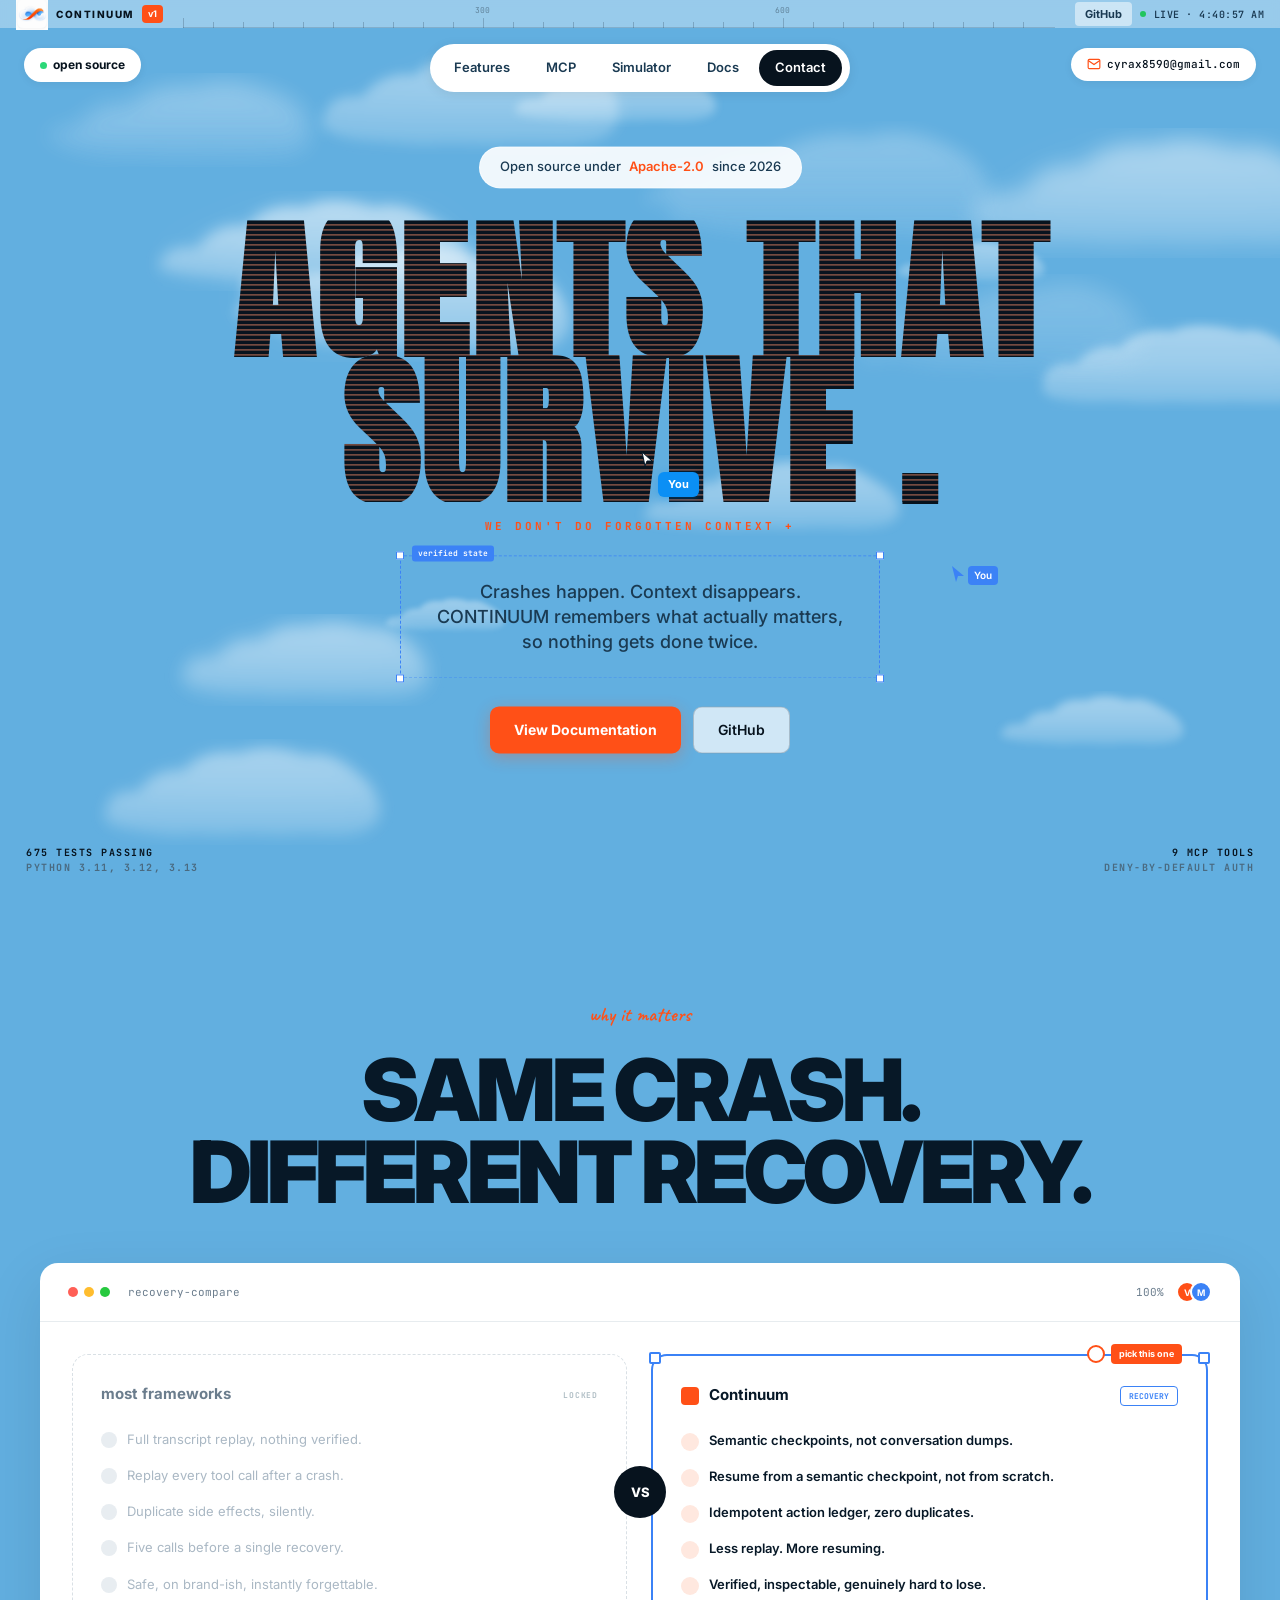
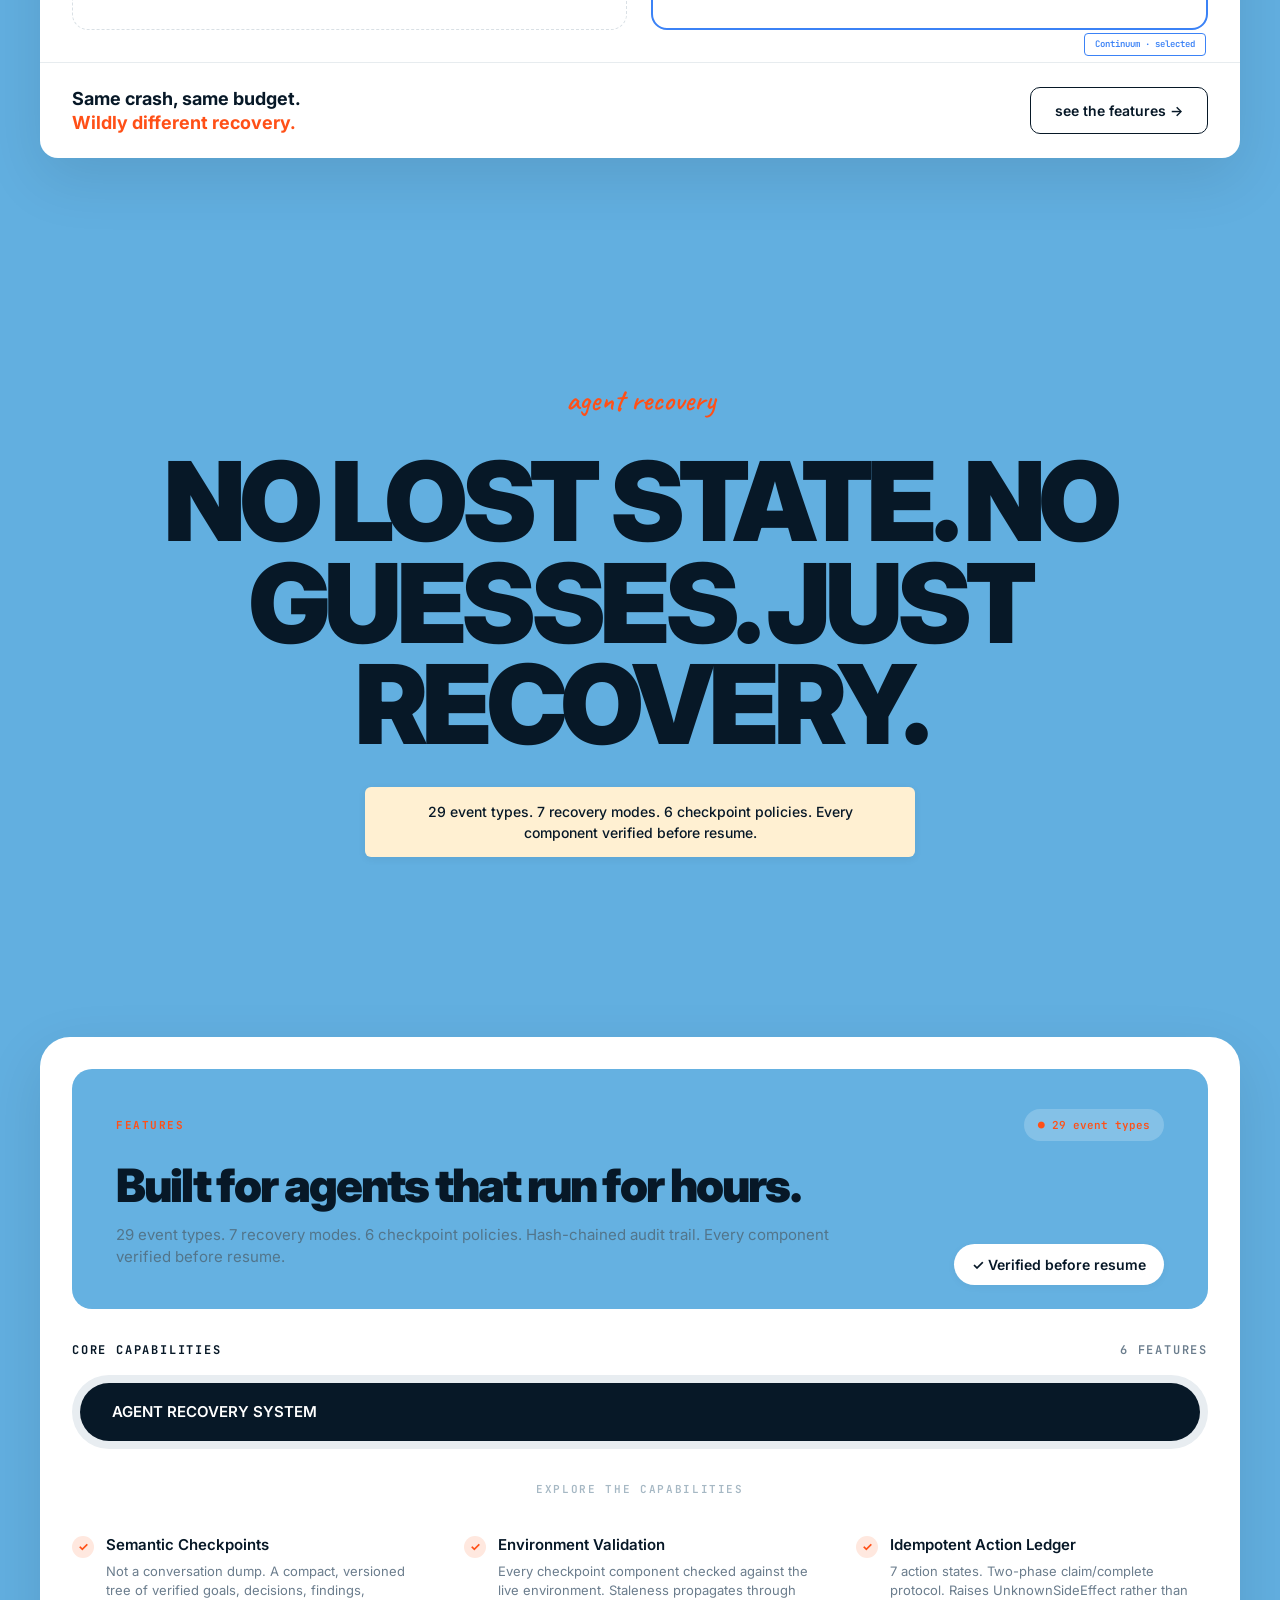
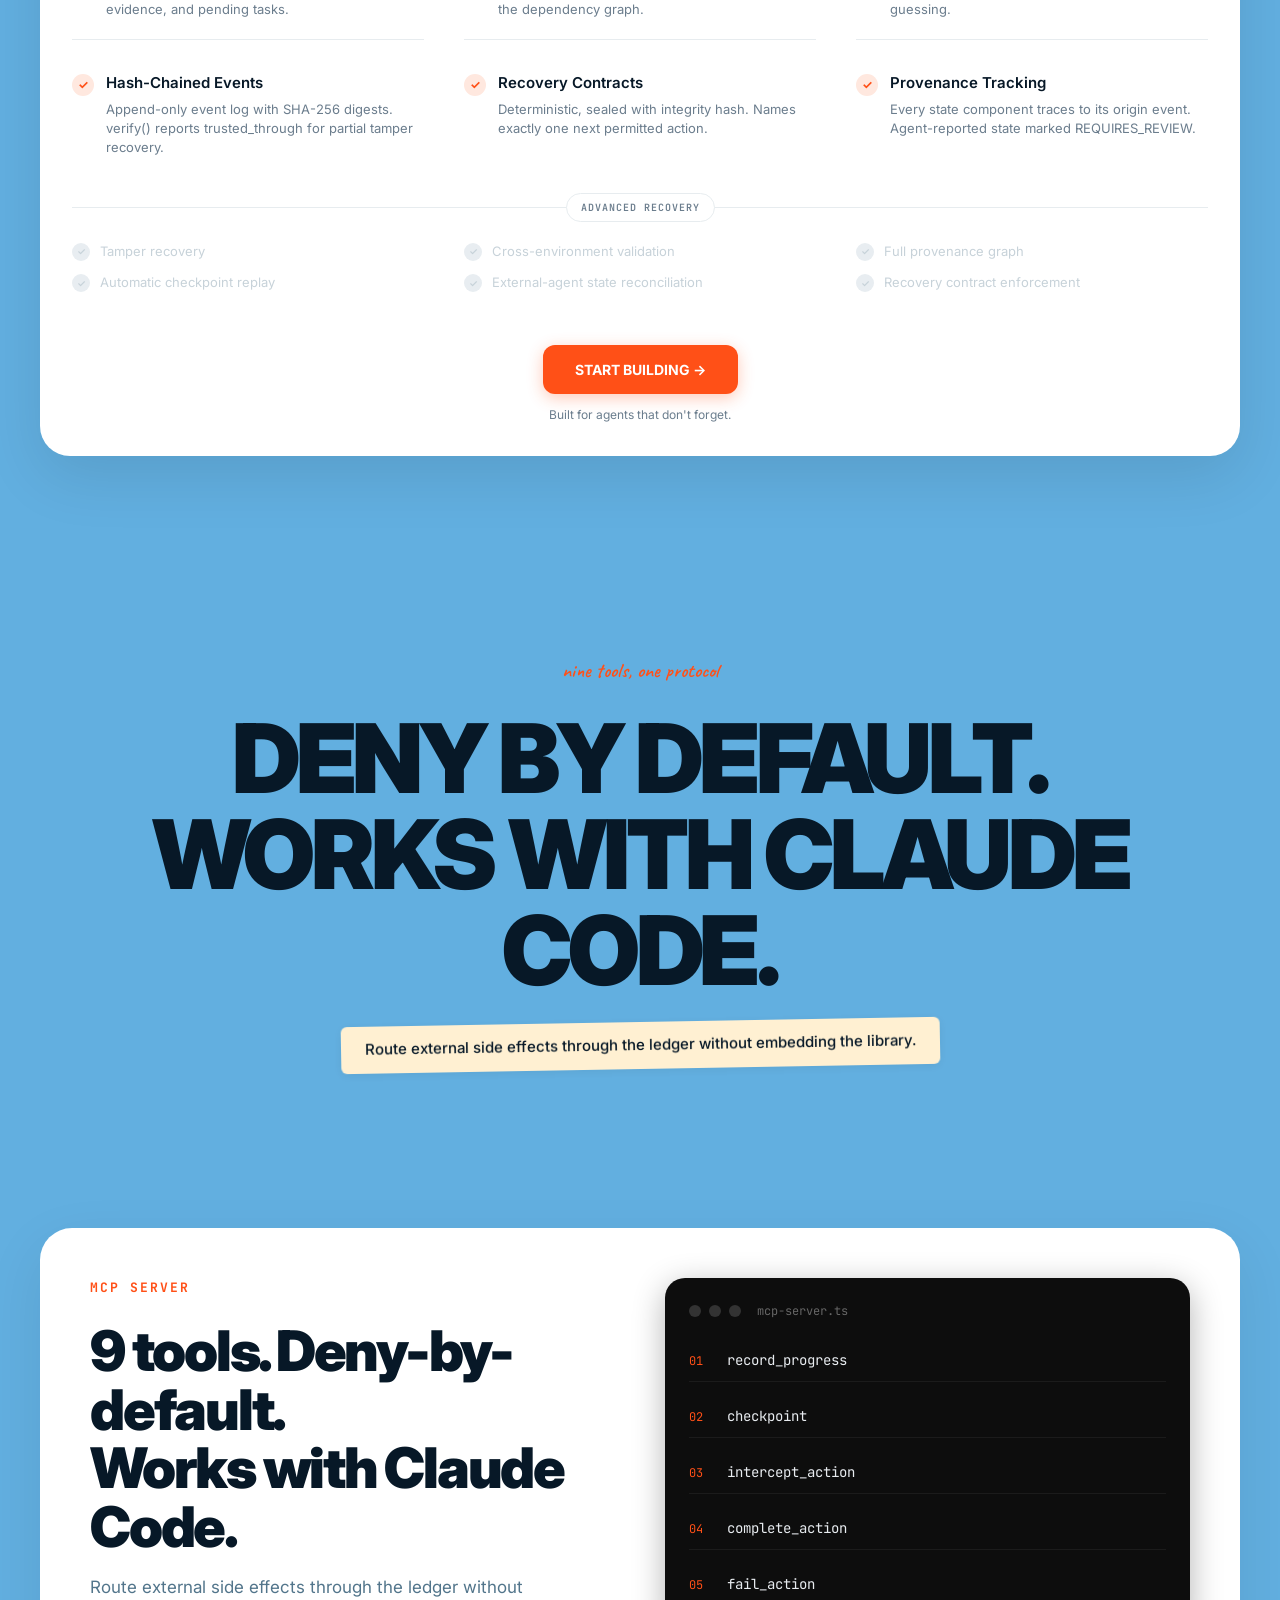
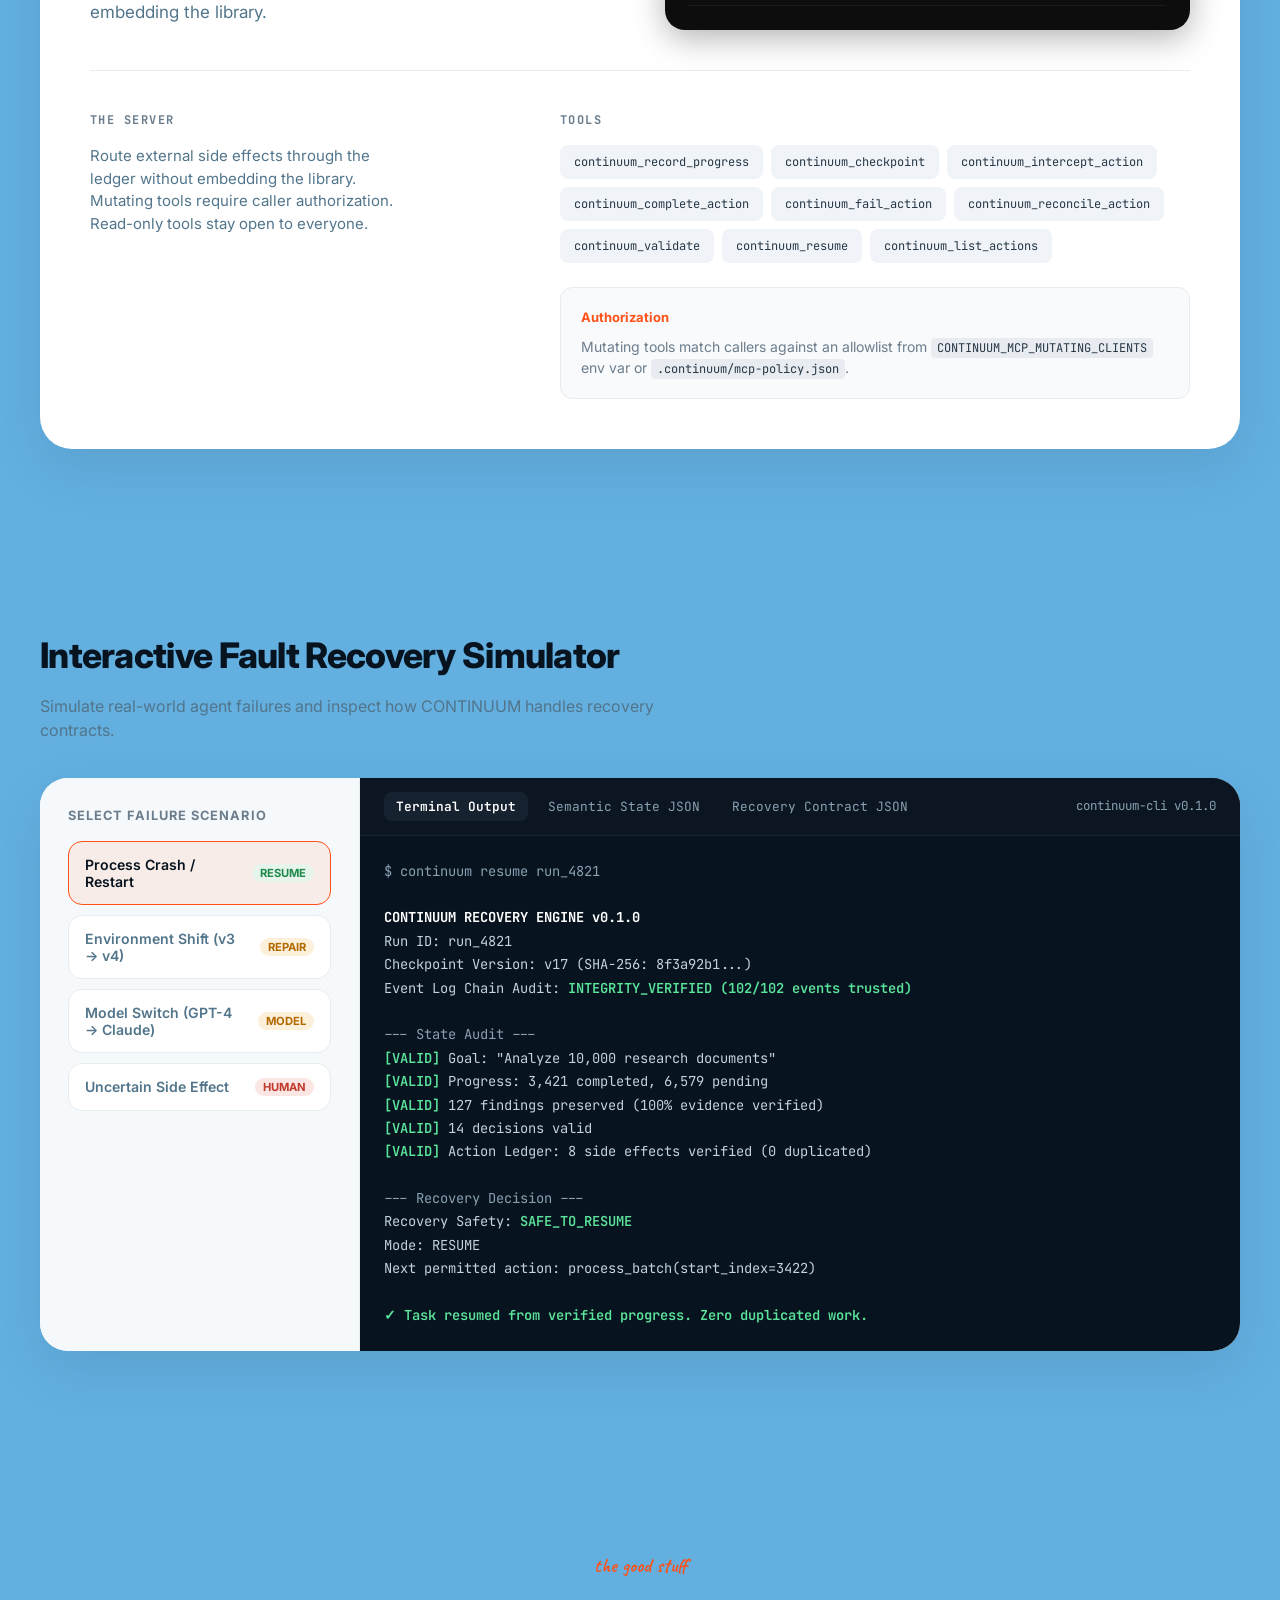
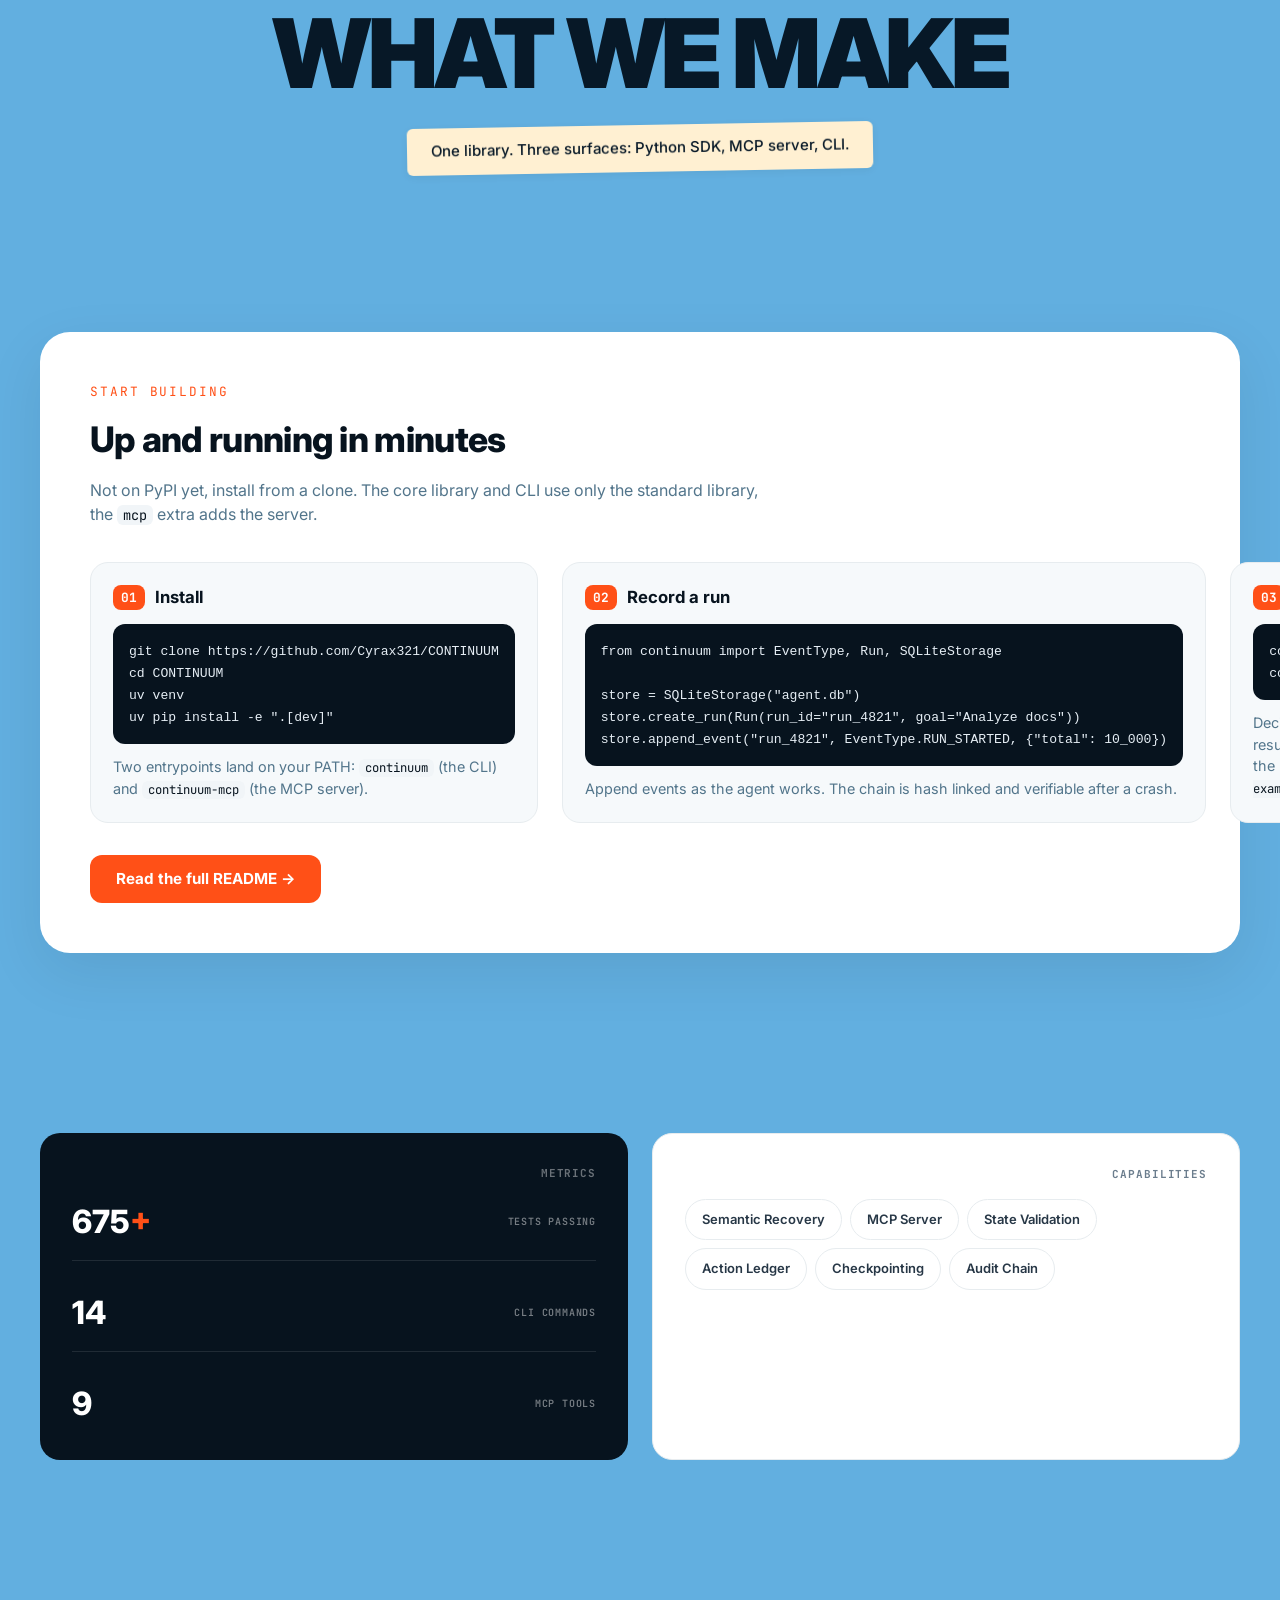
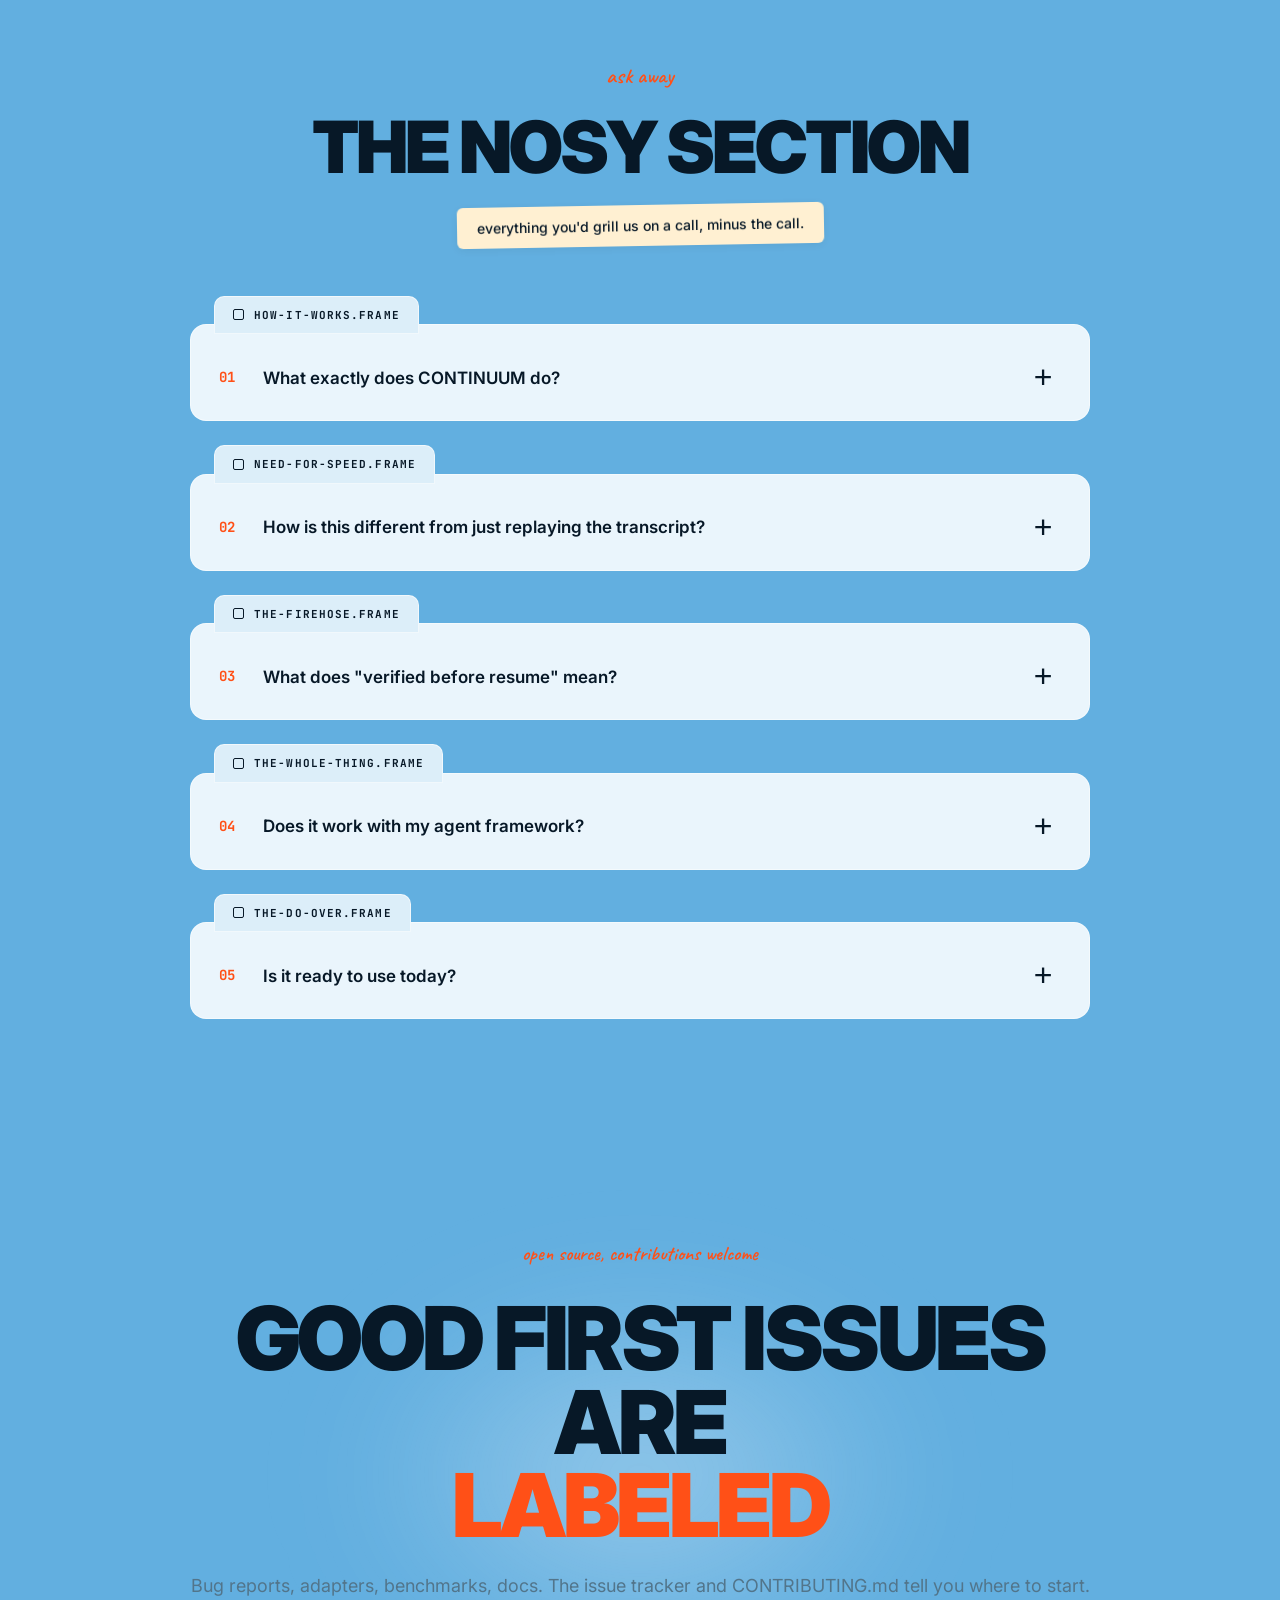
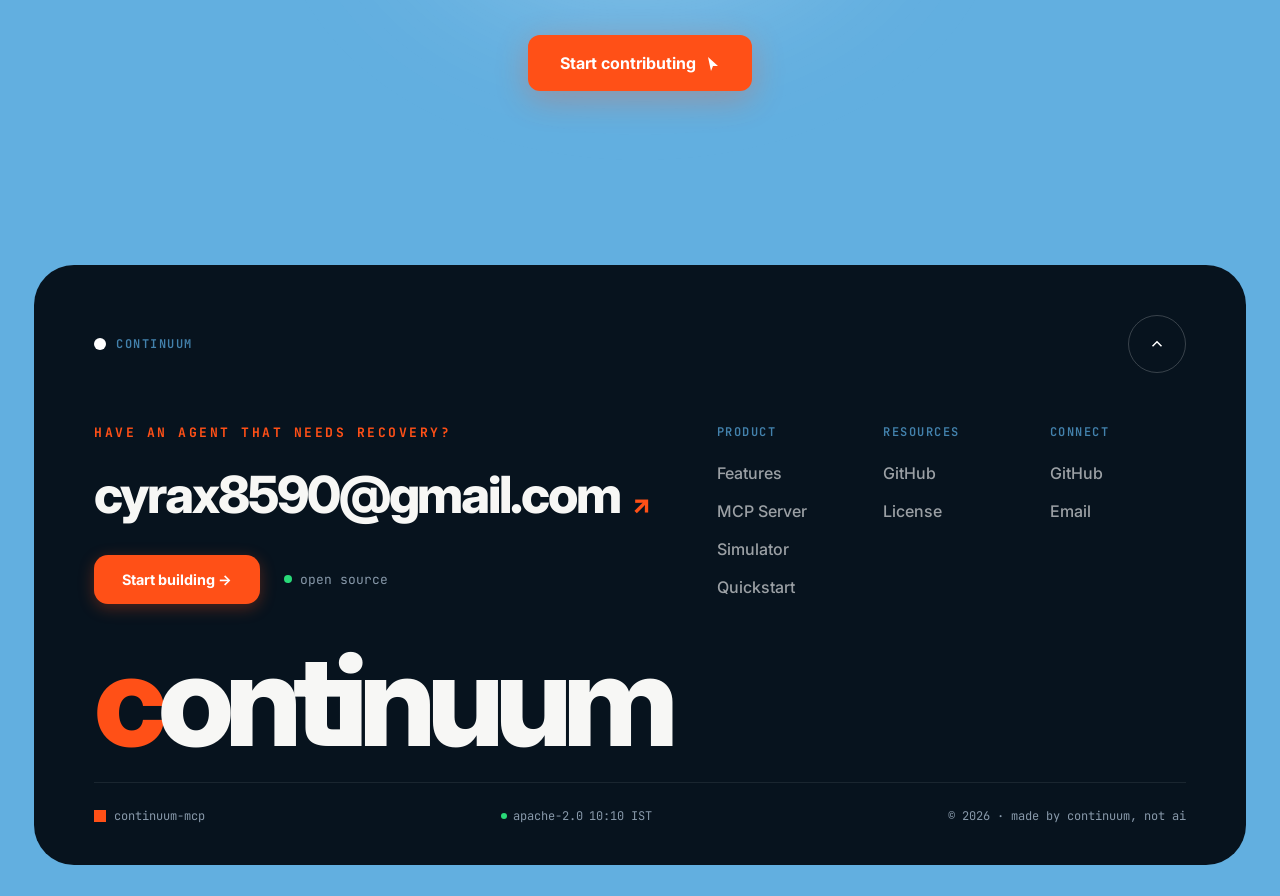
==== docs/index.html @ e434ac7d "docs(website): restore simulator section, add quickstart, remove agency pages" ====
<!DOCTYPE html>
<html lang="en">
<head>
  <meta charset="UTF-8">
  <meta name="viewport" content="width=device-width, initial-scale=1.0">
  <title>CONTINUUM: Verifiable Semantic Recovery for AI Agents</title>
  <meta name="description" content="Framework-agnostic semantic recovery layer for long-running AI agents. 9 MCP tools, 14 CLI commands, 675 tests.">
  <link rel="stylesheet" href="styles.css">
  <link rel="icon" type="image/png" href="assets/favicon.png">
</head>
<body>

  <div class="scroll-progress" id="scrollProgress"></div>
<div class="global-background">
    <svg width="0" height="0" style="position:absolute">
      <defs>
        <filter id="cloudBlur">
          <feGaussianBlur stdDeviation="6"/>
        </filter>
        <filter id="cloudHalo">
          <feGaussianBlur stdDeviation="22"/>
        </filter>
        <linearGradient id="cloudFill" x1="0%" y1="0%" x2="0%" y2="100%">
          <stop offset="0%" style="stop-color:rgba(255,255,255,0.55);"/>
          <stop offset="50%" style="stop-color:rgba(245,250,255,0.42);"/>
          <stop offset="100%" style="stop-color:rgba(220,238,250,0.20);"/>
        </linearGradient>
      </defs>
    </svg>
    <div class="clouds">
      <!-- Cloud A: large, upper left -->
      <div class="cloud cloud-a">
        <svg viewBox="0 0 300 120" xmlns="http://www.w3.org/2000/svg" class="cloud-body">
          <path d="M5 88 C8 75, 22 72, 38 74 C48 58, 65 52, 82 55 C92 40, 112 35, 132 38 C152 28, 175 32, 195 38 C215 32, 235 42, 250 52 C262 58, 275 68, 278 80 C280 92, 270 100, 252 102 C232 106, 208 102, 185 103 C162 106, 138 102, 115 103 C92 106, 72 102, 54 101 C36 100, 18 98, 8 94 C4 92, 2 90, 5 88 Z" fill="url(#cloudFill)" filter="url(#cloudBlur)"/>
        </svg>
        <svg viewBox="0 0 300 120" xmlns="http://www.w3.org/2000/svg" class="cloud-halo">
          <path d="M5 88 C8 75, 22 72, 38 74 C48 58, 65 52, 82 55 C92 40, 112 35, 132 38 C152 28, 175 32, 195 38 C215 32, 235 42, 250 52 C262 58, 275 68, 278 80 C280 92, 270 100, 252 102 C232 106, 208 102, 185 103 C162 106, 138 102, 115 103 C92 106, 72 102, 54 101 C36 100, 18 98, 8 94 C4 92, 2 90, 5 88 Z" fill="rgba(255,255,255,0.12)" filter="url(#cloudHalo)"/>
        </svg>
      </div>

      <!-- Cloud B: medium, upper area -->
      <div class="cloud cloud-b">
        <svg viewBox="0 0 210 85" xmlns="http://www.w3.org/2000/svg" class="cloud-body">
          <path d="M4 64 C6 54, 18 51, 30 53 C38 40, 50 36, 64 38 C72 28, 88 24, 104 26 C120 20, 138 24, 152 28 C166 24, 180 32, 190 40 C198 45, 205 54, 206 64 C207 74, 200 80, 188 82 C174 85, 158 82, 142 83 C126 85, 110 82, 96 83 C82 85, 68 82, 56 82 C44 83, 32 82, 22 80 C12 79, 6 76, 4 72 C2 70, 2 68, 4 64 Z" fill="url(#cloudFill)" filter="url(#cloudBlur)"/>
        </svg>
        <svg viewBox="0 0 210 85" xmlns="http://www.w3.org/2000/svg" class="cloud-halo">
          <path d="M4 64 C6 54, 18 51, 30 53 C38 40, 50 36, 64 38 C72 28, 88 24, 104 26 C120 20, 138 24, 152 28 C166 24, 180 32, 190 40 C198 45, 205 54, 206 64 C207 74, 200 80, 188 82 C174 85, 158 82, 142 83 C126 85, 110 82, 96 83 C82 85, 68 82, 56 82 C44 83, 32 82, 22 80 C12 79, 6 76, 4 72 C2 70, 2 68, 4 64 Z" fill="rgba(255,255,255,0.10)" filter="url(#cloudHalo)"/>
        </svg>
      </div>

      <!-- Cloud C: large, upper right (partially clipped) -->
      <div class="cloud cloud-c">
        <svg viewBox="0 0 340 135" xmlns="http://www.w3.org/2000/svg" class="cloud-body">
          <path d="M5 100 C8 85, 25 80, 45 82 C58 65, 78 58, 98 62 C112 45, 138 38, 162 42 C188 30, 222 36, 248 42 C268 36, 290 48, 308 62 C322 72, 335 86, 338 100 C340 115, 328 125, 308 128 C285 132, 258 128, 232 129 C206 132, 180 128, 155 129 C130 132, 108 128, 86 128 C64 130, 44 128, 28 126 C14 124, 6 120, 5 116 C3 113, 3 110, 5 106 C4 103, 4 101, 5 100 Z" fill="url(#cloudFill)" filter="url(#cloudBlur)"/>
        </svg>
        <svg viewBox="0 0 340 135" xmlns="http://www.w3.org/2000/svg" class="cloud-halo">
          <path d="M5 100 C8 85, 25 80, 45 82 C58 65, 78 58, 98 62 C112 45, 138 38, 162 42 C188 30, 222 36, 248 42 C268 36, 290 48, 308 62 C322 72, 335 86, 338 100 C340 115, 328 125, 308 128 C285 132, 258 128, 232 129 C206 132, 180 128, 155 129 C130 132, 108 128, 86 128 C64 130, 44 128, 28 126 C14 124, 6 120, 5 116 C3 113, 3 110, 5 106 C4 103, 4 101, 5 100 Z" fill="rgba(255,255,255,0.10)" filter="url(#cloudHalo)"/>
        </svg>
      </div>

      <!-- Cloud D: small, mid right -->
      <div class="cloud cloud-d">
        <svg viewBox="0 0 180 70" xmlns="http://www.w3.org/2000/svg" class="cloud-body">
          <path d="M3 54 C5 44, 14 41, 26 43 C34 32, 46 28, 58 30 C66 22, 80 18, 94 20 C108 15, 124 18, 136 22 C148 19, 160 26, 168 34 C174 38, 178 46, 179 54 C180 62, 174 68, 164 70 C152 73, 138 70, 124 71 C110 73, 96 70, 84 71 C72 73, 60 70, 50 70 C40 71, 30 70, 22 68 C12 67, 5 64, 3 60 C1 58, 1 56, 3 54 Z" fill="url(#cloudFill)" filter="url(#cloudBlur)"/>
        </svg>
        <svg viewBox="0 0 180 70" xmlns="http://www.w3.org/2000/svg" class="cloud-halo">
          <path d="M3 54 C5 44, 14 41, 26 43 C34 32, 46 28, 58 30 C66 22, 80 18, 94 20 C108 15, 124 18, 136 22 C148 19, 160 26, 168 34 C174 38, 178 46, 179 54 C180 62, 174 68, 164 70 C152 73, 138 70, 124 71 C110 73, 96 70, 84 71 C72 73, 60 70, 50 70 C40 71, 30 70, 22 68 C12 67, 5 64, 3 60 C1 58, 1 56, 3 54 Z" fill="rgba(255,255,255,0.08)" filter="url(#cloudHalo)"/>
        </svg>
      </div>

      <!-- Cloud E: medium, lower left -->
      <div class="cloud cloud-e">
        <svg viewBox="0 0 250 100" xmlns="http://www.w3.org/2000/svg" class="cloud-body">
          <path d="M4 78 C6 65, 18 61, 32 63 C42 48, 56 42, 72 44 C84 30, 102 25, 122 28 C142 20, 164 24, 182 30 C198 26, 216 34, 228 46 C238 52, 246 64, 248 76 C250 88, 242 96, 228 100 C212 104, 194 100, 176 101 C158 104, 140 100, 124 101 C108 104, 92 100, 78 101 C64 104, 52 100, 42 99 C32 98, 22 96, 14 94 C8 92, 4 90, 3 87 C2 85, 2 83, 3 81 C3 79, 3 78, 4 78 Z" fill="url(#cloudFill)" filter="url(#cloudBlur)"/>
        </svg>
        <svg viewBox="0 0 250 100" xmlns="http://www.w3.org/2000/svg" class="cloud-halo">
          <path d="M4 78 C6 65, 18 61, 32 63 C42 48, 56 42, 72 44 C84 30, 102 25, 122 28 C142 20, 164 24, 182 30 C198 26, 216 34, 228 46 C238 52, 246 64, 248 76 C250 88, 242 96, 228 100 C212 104, 194 100, 176 101 C158 104, 140 100, 124 101 C108 104, 92 100, 78 101 C64 104, 52 100, 42 99 C32 98, 22 96, 14 94 C8 92, 4 90, 3 87 C2 85, 2 83, 3 81 C3 79, 3 78, 4 78 Z" fill="rgba(255,255,255,0.08)" filter="url(#cloudHalo)"/>
        </svg>
      </div>

      <!-- Cloud F: large, lower right -->
      <div class="cloud cloud-f">
        <svg viewBox="0 0 300 120" xmlns="http://www.w3.org/2000/svg" class="cloud-body">
          <path d="M5 88 C8 72, 24 68, 42 70 C55 52, 75 45, 95 48 C110 32, 135 26, 158 30 C182 22, 210 28, 232 34 C252 28, 272 40, 286 54 C296 64, 300 78, 298 92 C295 106, 282 114, 262 116 C240 120, 215 116, 192 117 C168 120, 145 116, 122 117 C100 120, 80 116, 62 115 C44 114, 28 112, 16 108 C8 105, 4 102, 3 98 C2 95, 2 92, 4 89 C4 88, 5 88, 5 88 Z" fill="url(#cloudFill)" filter="url(#cloudBlur)"/>
        </svg>
        <svg viewBox="0 0 300 120" xmlns="http://www.w3.org/2000/svg" class="cloud-halo">
          <path d="M5 88 C8 72, 24 68, 42 70 C55 52, 75 45, 95 48 C110 32, 135 26, 158 30 C182 22, 210 28, 232 34 C252 28, 272 40, 286 54 C296 64, 300 78, 298 92 C295 106, 282 114, 262 116 C240 120, 215 116, 192 117 C168 120, 145 116, 122 117 C100 120, 80 116, 62 115 C44 114, 28 112, 16 108 C8 105, 4 102, 3 98 C2 95, 2 92, 4 89 C4 88, 5 88, 5 88 Z" fill="rgba(255,255,255,0.08)" filter="url(#cloudHalo)"/>
        </svg>
      </div>

      <!-- Additional clouds for fuller sky -->

      <!-- Cloud G: small, far upper left -->
      <div class="cloud cloud-g">
        <svg viewBox="0 0 150 60" xmlns="http://www.w3.org/2000/svg" class="cloud-body">
          <path d="M2 50 C2 42, 10 38, 20 40 C26 30, 36 26, 48 28 C56 20, 70 16, 84 18 C98 12, 116 16, 130 22 C142 26, 148 36, 147 46 C145 54, 136 58, 125 56 C112 59, 98 56, 85 57 C72 58, 60 56, 50 56 C40 57, 30 55, 22 53 C14 51, 8 48, 4 45 C2 43, 2 42, 2 50 Z" fill="url(#cloudFill)" filter="url(#cloudBlur)" opacity="0.7"/>
        </svg>
      </div>

      <!-- Cloud H: medium, center top -->
      <div class="cloud cloud-h">
        <svg viewBox="0 0 230 90" xmlns="http://www.w3.org/2000/svg" class="cloud-body">
          <path d="M3 75 C3 64, 16 58, 34 62 C46 48, 64 40, 84 44 C100 32, 124 26, 148 30 C170 22, 196 30, 214 42 C226 50, 232 64, 230 78 C226 90, 214 96, 198 94 C180 97, 160 93, 142 94 C124 96, 108 93, 94 94 C80 96, 68 93, 58 92 C48 91, 38 88, 32 84 C26 80, 22 75, 20 70 C18 66, 18 62, 20 58 C22 54, 26 52, 30 52 C34 52, 38 54, 42 58 C46 62, 48 66, 48 70 C48 74, 46 78, 42 82 C38 86, 34 88, 30 88 C26 88, 22 86, 20 82 C18 78, 18 74, 20 70" fill="url(#cloudFill)" filter="url(#cloudBlur)" opacity="0.6"/>
        </svg>
      </div>

      <!-- Cloud I: small, right edge -->
      <div class="cloud cloud-i">
        <svg viewBox="0 0 160 65" xmlns="http://www.w3.org/2000/svg" class="cloud-body">
          <path d="M2 54 C2 44, 12 40, 24 42 C32 32, 44 28, 58 30 C68 22, 84 18, 100 20 C114 14, 132 18, 144 26 C154 32, 158 44, 156 54 C153 62, 144 66, 132 64 C118 67, 104 63, 92 64 C80 66, 68 63, 58 63 C48 64, 38 62, 30 60 C22 58, 14 55, 10 52 C6 49, 4 46, 4 42 C4 40, 4 38, 6 36 C8 34, 10 33, 14 33 C18 33, 22 35, 24 38 C26 41, 26 44, 24 47 C22 50, 18 52, 14 52 C10 52, 6 50, 4 47 C2 44, 2 42, 4 40 C6 38, 10 38, 14 40 C18 42, 20 46, 20 50 C20 54, 18 58, 14 60 C10 62, 6 62, 4 60 C2 58, 2 56, 4 54 Z" fill="url(#cloudFill)" filter="url(#cloudBlur)" opacity="0.5"/>
        </svg>
      </div>

      <!-- Cloud A copies with different sizes and opacities -->
      <div class="cloud cloud-a-copy-1">
        <svg viewBox="0 0 300 120" xmlns="http://www.w3.org/2000/svg" class="cloud-body">
          <path d="M5 88 C8 75, 22 72, 38 74 C48 58, 65 52, 82 55 C92 40, 112 35, 132 38 C152 28, 175 32, 195 38 C215 32, 235 42, 250 52 C262 58, 275 68, 278 80 C280 92, 270 100, 252 102 C232 106, 208 102, 185 103 C162 106, 138 102, 115 103 C92 106, 72 102, 54 101 C36 100, 18 98, 8 94 C4 92, 2 90, 5 88 Z" fill="url(#cloudFill)" filter="url(#cloudBlur)"/>
        </svg>
      </div>

      <div class="cloud cloud-a-copy-2">
        <svg viewBox="0 0 300 120" xmlns="http://www.w3.org/2000/svg" class="cloud-body">
          <path d="M5 88 C8 75, 22 72, 38 74 C48 58, 65 52, 82 55 C92 40, 112 35, 132 38 C152 28, 175 32, 195 38 C215 32, 235 42, 250 52 C262 58, 275 68, 278 80 C280 92, 270 100, 252 102 C232 106, 208 102, 185 103 C162 106, 138 102, 115 103 C92 106, 72 102, 54 101 C36 100, 18 98, 8 94 C4 92, 2 90, 5 88 Z" fill="url(#cloudFill)" filter="url(#cloudBlur)"/>
        </svg>
      </div>

      <div class="cloud cloud-a-copy-3">
        <svg viewBox="0 0 300 120" xmlns="http://www.w3.org/2000/svg" class="cloud-body">
          <path d="M5 88 C8 75, 22 72, 38 74 C48 58, 65 52, 82 55 C92 40, 112 35, 132 38 C152 28, 175 32, 195 38 C215 32, 235 42, 250 52 C262 58, 275 68, 278 80 C280 92, 270 100, 252 102 C232 106, 208 102, 185 103 C162 106, 138 102, 115 103 C92 106, 72 102, 54 101 C36 100, 18 98, 8 94 C4 92, 2 90, 5 88 Z" fill="url(#cloudFill)" filter="url(#cloudBlur)"/>
        </svg>
      </div>

      <div class="cloud cloud-a-copy-4">
        <svg viewBox="0 0 300 120" xmlns="http://www.w3.org/2000/svg" class="cloud-body">
          <path d="M5 88 C8 75, 22 72, 38 74 C48 58, 65 52, 82 55 C92 40, 112 35, 132 38 C152 28, 175 32, 195 38 C215 32, 235 42, 250 52 C262 58, 275 68, 278 80 C280 92, 270 100, 252 102 C232 106, 208 102, 185 103 C162 106, 138 102, 115 103 C92 106, 72 102, 54 101 C36 100, 18 98, 8 94 C4 92, 2 90, 5 88 Z" fill="url(#cloudFill)" filter="url(#cloudBlur)"/>
        </svg>
      </div>

      <div class="cloud cloud-a-copy-5">
        <svg viewBox="0 0 300 120" xmlns="http://www.w3.org/2000/svg" class="cloud-body">
          <path d="M5 88 C8 75, 22 72, 38 74 C48 58, 65 52, 82 55 C92 40, 112 35, 132 38 C152 28, 175 32, 195 38 C215 32, 235 42, 250 52 C262 58, 275 68, 278 80 C280 92, 270 100, 252 102 C232 106, 208 102, 185 103 C162 106, 138 102, 115 103 C92 106, 72 102, 54 101 C36 100, 18 98, 8 94 C4 92, 2 90, 5 88 Z" fill="url(#cloudFill)" filter="url(#cloudBlur)"/>
        </svg>
      </div>

      <!-- Prettiest cloud - big, bright white -->
      <div class="cloud cloud-pretty">
        <svg viewBox="0 0 350 140" xmlns="http://www.w3.org/2000/svg" class="cloud-body">
          <path d="M5 120 C5 105, 20 98, 40 100 C55 80, 78 72, 100 76 C115 58, 142 50, 168 54 C195 42, 228 50, 255 62 C278 54, 305 68, 322 86 C335 100, 342 118, 338 132 C332 148, 315 156, 292 152 C268 156, 242 150, 218 152 C195 155, 172 150, 152 151 C130 154, 112 148, 95 146 C78 145, 62 140, 50 134 C38 128, 28 120, 22 112 C16 104, 12 95, 14 86 C16 78, 22 72, 32 70 C42 68, 52 72, 60 80 C68 88, 72 98, 68 108 C64 118, 56 124, 46 122 C36 120, 28 112, 30 102 C32 92, 40 84, 50 86 C60 88, 66 96, 64 104 C62 112, 56 118, 48 116 C40 114, 34 106, 36 98 C38 90, 44 84, 52 88 C60 92, 64 100, 62 108 C60 116, 54 120, 46 118 C38 116, 34 108, 36 100 C38 92, 44 88, 52 92 C60 96, 64 104, 62 112 C60 120, 54 124, 46 122 C38 120, 34 112, 36 104 C38 96, 44 92, 52 96 C60 100, 64 108, 62 116 C60 124, 54 128, 46 126 C38 124, 34 116, 36 108" fill="url(#cloudFill)" filter="url(#cloudBlur)" opacity="0.95"/>
        </svg>
        <svg viewBox="0 0 350 140" xmlns="http://www.w3.org/2000/svg" class="cloud-halo">
          <path d="M5 120 C5 105, 20 98, 40 100 C55 80, 78 72, 100 76 C115 58, 142 50, 168 54 C195 42, 228 50, 255 62 C278 54, 305 68, 322 86 C335 100, 342 118, 338 132 C332 148, 315 156, 292 152 C268 156, 242 150, 218 152 C195 155, 172 150, 152 151 C130 154, 112 148, 95 146 C78 145, 62 140, 50 134 C38 128, 28 120, 22 112 C16 104, 12 95, 14 86 C16 78, 22 72, 32 70 C42 68, 52 72, 60 80 C68 88, 72 98, 68 108 C64 118, 56 124, 46 122 C36 120, 28 112, 30 102 C32 92, 40 84, 50 86 C60 88, 66 96, 64 104 C62 112, 56 118, 48 116 C40 114, 34 106, 36 98 C38 90, 44 84, 50 88 C60 92, 64 100, 62 108 C60 116, 54 120, 46 118 C38 116, 34 108, 36 100 C38 92, 44 88, 52 92 C60 96, 64 104, 62 112 C60 120, 54 124, 46 122 C38 120, 34 112, 36 104 C38 96, 44 92, 52 96 C60 100, 64 108, 62 116 C60 124, 54 128, 46 126 C38 124, 34 116, 36 108" fill="rgba(255,255,255,0.15)" filter="url(#cloudHalo)"/>
        </svg>
      </div>

    </div>
  </div>

  <!-- HERO -->
  <section class="hero-canvas" id="top">
    <div class="top-bar">
      <div class="top-bar-left">
        <img src="assets/logo.png" alt="CONTINUUM Logo" class="top-logo">
        <span class="top-brand">CONTINUUM</span>
        <span class="top-badge">v1</span>
      </div>
      <div class="top-ruler" id="topRuler"></div>
      <div class="top-bar-right">
        <a href="https://github.com/Cyrax321/CONTINUUM" target="_blank" rel="noopener" class="top-github">GitHub</a>
        <span class="live-dot"></span>
        <span class="live-text">LIVE &middot; <span id="liveTime">--:--:--</span></span>
      </div>
    </div>

    <div class="nav-pill">
      <a href="#features" class="nav-link">Features</a>
      <a href="#mcp" class="nav-link">MCP</a>
      <a href="#simulator" class="nav-link">Simulator</a>
      <a href="https://github.com/Cyrax321/CONTINUUM/blob/main/README.md" target="_blank" rel="noopener" class="nav-link">Docs</a>
      <a href="mailto:cyrax8590@gmail.com" class="nav-link nav-contact">Contact</a>
    </div>

    <div class="status-pill status-available">
      <span class="status-dot-sm"></span>
      <span>open source</span>
    </div>

    <div class="status-pill status-email">
      <svg width="14" height="14" viewBox="0 0 24 24" fill="none" stroke="#FF5017" stroke-width="2"><rect x="2" y="4" width="20" height="16" rx="2"/><path d="M22 6L12 13 2 6"/></svg>
      <span>cyrax8590@gmail.com</span>
    </div>

    <div class="hero-content">
      <div class="yc-badge">
        <span>Open source under</span>
        <span class="yc-orange">Apache-2.0</span>
        <span>since 2026</span>
      </div>

      <h1 class="pixel-headline" aria-label="Agents that survive">
        <span class="line-1">AGENTS THAT</span>
        <span class="line-2">SURVIVE <span class="period">.</span></span>
      </h1>

      <div class="hero-tagline">we don't do forgotten context +</div>

      <div class="hero-copy-box">
        <div class="copy-handle tl"></div>
        <div class="copy-handle tr"></div>
        <div class="copy-handle bl"></div>
        <div class="copy-handle br"></div>
        <span class="copy-label">verified state</span>
        <p class="hero-copy">Crashes happen. Context disappears. CONTINUUM remembers what actually matters, so nothing gets done twice.</p>
      </div>

    <div class="hero-ctas">
      <a href="https://github.com/Cyrax321/CONTINUUM/blob/main/README.md" target="_blank" rel="noopener" class="cta-primary">View Documentation</a>
      <a href="https://github.com/Cyrax321/CONTINUUM" target="_blank" rel="noopener" class="cta-secondary">GitHub</a>
      </div>
    </div>

    <div class="bottom-copy bottom-left">
      <div>675 TESTS PASSING</div>
      <div class="muted">python 3.11, 3.12, 3.13</div>
    </div>

    <div class="bottom-copy bottom-right">
      <div>9 MCP TOOLS</div>
      <div class="muted">deny-by-default auth</div>
    </div>

    <div class="designer-cursor" id="designerCursor">
      <svg width="12" height="16" viewBox="0 0 12 16" fill="#3B82F6"><path d="M0 0L12 10L6 10L4 16L0 0Z"/></svg>
      <span>You</span>
    </div>
  </section>

  <!-- WHY SWITCH -->
  <section class="switch-section" id="why-switch">
    <div class="switch-content">
      <div class="switch-intro">
        <p class="handwritten-label">why it matters</p>
        <h2 class="switch-title">
          <span class="line">SAME CRASH.</span>
          <span class="line">DIFFERENT RECOVERY.</span>
        </h2>
      </div>

      <div class="difference-frame">
        <div class="compare-header">
          <div class="compare-header-left">
            <div class="browser-dots">
              <span class="browser-dot red"></span>
              <span class="browser-dot yellow"></span>
              <span class="browser-dot green"></span>
            </div>
            <span class="file-name">recovery-compare</span>
          </div>
          <div class="compare-header-right">
            <span class="file-percent">100%</span>
            <div class="collaborators">
              <span class="collab-avatar orange">V</span>
              <span class="collab-avatar blue">M</span>
            </div>
          </div>
        </div>

        <div class="compare-canvas">
          <div class="compare-left">
            <div class="left-header">
              <span class="left-title">most frameworks</span>
              <span class="locked-label">LOCKED</span>
            </div>
            <div class="left-list">
              <div class="left-item"><span class="x-icon"></span> Full transcript replay, nothing verified.</div>
              <div class="left-item"><span class="x-icon"></span> Replay every tool call after a crash.</div>
              <div class="left-item"><span class="x-icon"></span> Duplicate side effects, silently.</div>
              <div class="left-item"><span class="x-icon"></span> Five calls before a single recovery.</div>
              <div class="left-item"><span class="x-icon"></span> Safe, on brand-ish, instantly forgettable.</div>
            </div>
          </div>

          <div class="vs-badge">VS</div>

          <div class="compare-right">
            <div class="pick-badge">
              <span class="pick-check"></span>
              <span class="pick-label">pick this one</span>
            </div>
            <div class="right-header">
              <span class="brand-icon"></span>
              <span class="brand-name">Continuum</span>
              <span class="editing-pill">RECOVERY</span>
            </div>
            <div class="right-list">
              <div class="right-item"><span class="check-circle"></span> Semantic checkpoints, not conversation dumps.</div>
              <div class="right-item"><span class="check-circle"></span> Resume from a semantic checkpoint, not from scratch.</div>
              <div class="right-item"><span class="check-circle"></span> Idempotent action ledger, zero duplicates.</div>
              <div class="right-item"><span class="check-circle"></span> Less replay. More resuming.</div>
              <div class="right-item"><span class="check-circle"></span> Verified, inspectable, genuinely hard to lose.</div>
            </div>
            <span class="selected-tag">Continuum &middot; selected</span>
          </div>
        </div>

        <div class="compare-footer">
          <p class="footer-text">
            <span class="text-dark">Same crash, same budget.</span><br>
            <span class="text-orange">Wildly different recovery.</span>
          </p>
          <a href="#features" class="compare-btn">see the features &#8594;</a>
        </div>
      </div>
    </div>
  </section>

  <!-- AGENT RECOVERY INTRO -->
  <section class="agent-recovery-intro">
    <p class="agent-recovery-eyebra">agent recovery</p>
    <h2 class="agent-recovery-title">NO LOST STATE. NO GUESSES. JUST RECOVERY.</h2>
    <div class="agent-recovery-note">29 event types. 7 recovery modes. 6 checkpoint policies. Every component verified before resume.</div>
  </section>

  <!-- FEATURES -->
  <section class="features-section" id="features">
    <div class="features-card">
      <div class="features-header">
        <div class="header-top">
          <span class="header-label">FEATURES</span>
          <span class="header-pill">&#9679; 29 event types</span>
        </div>
        <h2 class="header-title">Built for agents that run for hours.</h2>
        <p class="header-desc">29 event types. 7 recovery modes. 6 checkpoint policies. Hash-chained audit trail. Every component verified before resume.</p>
        <div class="header-badge">&#10003; Verified before resume</div>
      </div>

      <div class="features-nav">
        <span class="nav-left">CORE CAPABILITIES</span>
        <span class="nav-right">6 FEATURES</span>
      </div>

      <div class="features-control">
        <span class="control-text">AGENT RECOVERY SYSTEM</span>
      </div>

      <div class="features-label">EXPLORE THE CAPABILITIES</div>

      <div class="features-list">
        <div class="feat-item"><div class="feat-check"></div><div class="feat-content"><h4 class="feat-title">Semantic Checkpoints</h4><p class="feat-desc">Not a conversation dump. A compact, versioned tree of verified goals, decisions, findings, evidence, and pending tasks.</p></div></div>
        <div class="feat-item"><div class="feat-check"></div><div class="feat-content"><h4 class="feat-title">Environment Validation</h4><p class="feat-desc">Every checkpoint component checked against the live environment. Staleness propagates through the dependency graph.</p></div></div>
        <div class="feat-item"><div class="feat-check"></div><div class="feat-content"><h4 class="feat-title">Idempotent Action Ledger</h4><p class="feat-desc">7 action states. Two-phase claim/complete protocol. Raises UnknownSideEffect rather than guessing.</p></div></div>
        <div class="feat-item"><div class="feat-check"></div><div class="feat-content"><h4 class="feat-title">Hash-Chained Events</h4><p class="feat-desc">Append-only event log with SHA-256 digests. verify() reports trusted_through for partial tamper recovery.</p></div></div>
        <div class="feat-item"><div class="feat-check"></div><div class="feat-content"><h4 class="feat-title">Recovery Contracts</h4><p class="feat-desc">Deterministic, sealed with integrity hash. Names exactly one next permitted action.</p></div></div>
        <div class="feat-item"><div class="feat-check"></div><div class="feat-content"><h4 class="feat-title">Provenance Tracking</h4><p class="feat-desc">Every state component traces to its origin event. Agent-reported state marked REQUIRES_REVIEW.</p></div></div>
      </div>

      <div class="features-advanced-divider"><span class="advanced-pill">ADVANCED RECOVERY</span></div>

      <div class="features-advanced">
        <div class="adv-item"><span class="adv-check"></span> Tamper recovery</div>
        <div class="adv-item"><span class="adv-check"></span> Cross-environment validation</div>
        <div class="adv-item"><span class="adv-check"></span> Full provenance graph</div>
        <div class="adv-item"><span class="adv-check"></span> Automatic checkpoint replay</div>
        <div class="adv-item"><span class="adv-check"></span> External-agent state reconciliation</div>
        <div class="adv-item"><span class="adv-check"></span> Recovery contract enforcement</div>
      </div>

      <div class="features-cta">
        <a href="#quickstart" class="cta-button">START BUILDING &#8594;</a>
        <p class="cta-sub">Built for agents that don't forget.</p>
      </div>
    </div>
  </section>

  <!-- MCP SERVER INTRO -->
  <section class="what-we-make-section" id="mcp-intro">
    <div class="what-we-make-container">
      <p class="what-we-make-eyebra">nine tools, one protocol</p>
      <h2 class="what-we-make-title">DENY BY DEFAULT. WORKS WITH CLAUDE CODE.</h2>
      <div class="what-we-make-note">Route external side effects through the ledger without embedding the library.</div>
    </div>
  </section>

  <!-- MCP SERVER -->
  <section class="mcp-section" id="mcp">
    <div class="mcp-card">
      <div class="mcp-top">
        <div class="mcp-top-left">
          <span class="mcp-eyebrow">MCP SERVER</span>
          <h2 class="mcp-headline">9 tools. Deny-by-default.<br>Works with Claude Code.</h2>
          <p class="mcp-desc">Route external side effects through the ledger without embedding the library.</p>
        </div>
        <div class="mcp-preview">
          <div class="mcp-preview-header">
            <span class="mcp-preview-dot"></span>
            <span class="mcp-preview-dot"></span>
            <span class="mcp-preview-dot"></span>
            <span class="mcp-preview-title">mcp-server.ts</span>
          </div>
          <div class="mcp-preview-body">
            <div class="mcp-preview-row"><span class="mcp-preview-num">01</span><span class="mcp-preview-name">record_progress</span></div>
            <div class="mcp-preview-row"><span class="mcp-preview-num">02</span><span class="mcp-preview-name">checkpoint</span></div>
            <div class="mcp-preview-row"><span class="mcp-preview-num">03</span><span class="mcp-preview-name">intercept_action</span></div>
            <div class="mcp-preview-row"><span class="mcp-preview-num">04</span><span class="mcp-preview-name">complete_action</span></div>
            <div class="mcp-preview-row"><span class="mcp-preview-num">05</span><span class="mcp-preview-name">fail_action</span></div>
          </div>
        </div>
      </div>

      <div class="mcp-divider"></div>

      <div class="mcp-lower">
        <div class="mcp-lower-left">
          <h3 class="mcp-lower-title">THE SERVER</h3>
          <p class="mcp-lower-text">Route external side effects through the ledger without embedding the library. Mutating tools require caller authorization. Read-only tools stay open to everyone.</p>
        </div>
        <div class="mcp-lower-right">
          <h3 class="mcp-lower-title">TOOLS</h3>
          <div class="mcp-tools-grid">
            <span class="mcp-tool-tag">continuum_record_progress</span>
            <span class="mcp-tool-tag">continuum_checkpoint</span>
            <span class="mcp-tool-tag">continuum_intercept_action</span>
            <span class="mcp-tool-tag">continuum_complete_action</span>
            <span class="mcp-tool-tag">continuum_fail_action</span>
            <span class="mcp-tool-tag">continuum_reconcile_action</span>
            <span class="mcp-tool-tag">continuum_validate</span>
            <span class="mcp-tool-tag">continuum_resume</span>
            <span class="mcp-tool-tag">continuum_list_actions</span>
          </div>
          <div class="mcp-auth">
            <h4 class="mcp-auth-title">Authorization</h4>
            <p class="mcp-auth-text">Mutating tools match callers against an allowlist from <code class="mcp-code">CONTINUUM_MCP_MUTATING_CLIENTS</code> env var or <code class="mcp-code">.continuum/mcp-policy.json</code>.</p>
          </div>
        </div>
      </div>
    </div>
  </section>

  <!-- SIMULATOR -->
  <section class="simulator-section" id="simulator">
    <div class="section-header">
      <h2 class="section-title">Interactive Fault Recovery Simulator</h2>
      <p class="section-subtitle">Simulate real-world agent failures and inspect how CONTINUUM handles recovery contracts.</p>
    </div>

    <div class="sim-container">
      <div class="sim-sidebar">
        <div class="sim-sidebar-title">Select Failure Scenario</div>
        <button class="sim-nav-btn active" data-scenario="crash">
          <span>Process Crash / Restart</span>
          <span class="sim-badge ok">RESUME</span>
        </button>
        <button class="sim-nav-btn" data-scenario="dataset">
          <span>Environment Shift (v3 &rarr; v4)</span>
          <span class="sim-badge warn">REPAIR</span>
        </button>
        <button class="sim-nav-btn" data-scenario="model">
          <span>Model Switch (GPT-4 &rarr; Claude)</span>
          <span class="sim-badge warn">MODEL</span>
        </button>
        <button class="sim-nav-btn" data-scenario="sideeffect">
          <span>Uncertain Side Effect</span>
          <span class="sim-badge err">HUMAN</span>
        </button>
      </div>

      <div class="sim-main">
        <div class="sim-topbar">
          <div class="sim-tabs">
            <button class="sim-tab-btn active" data-tab="terminal">Terminal Output</button>
            <button class="sim-tab-btn" data-tab="state">Semantic State JSON</button>
            <button class="sim-tab-btn" data-tab="contract">Recovery Contract JSON</button>
          </div>
          <span class="sim-version">continuum-cli v0.1.0</span>
        </div>
        <div class="sim-output-area" id="simOutputArea">
          <!-- Dynamically populated by app.js -->
        </div>
      </div>
    </div>
  </section>

  <!-- WHAT WE MAKE -->
  <section class="what-we-make-section" id="what-we-make">
    <div class="what-we-make-container">
      <p class="what-we-make-eyebra">the good stuff</p>
      <h2 class="what-we-make-title">WHAT WE MAKE</h2>
      <div class="what-we-make-note">One library. Three surfaces: Python SDK, MCP server, CLI.</div>
    </div>
  </section>

  <!-- QUICKSTART -->
  <section class="quickstart-section" id="quickstart">
    <div class="quickstart-card">
      <div class="quickstart-header">
        <p class="quickstart-eyebra">start building</p>
        <h2 class="quickstart-title">Up and running in minutes</h2>
        <p class="quickstart-note">Not on PyPI yet, install from a clone. The core library and CLI use only the standard library, the <code>mcp</code> extra adds the server.</p>
      </div>

      <div class="quickstart-grid">
        <div class="qs-block">
          <div class="qs-block-head">
            <span class="qs-num">01</span>
            <h3 class="qs-heading">Install</h3>
          </div>
          <pre class="qs-code"><code>git clone https://github.com/Cyrax321/CONTINUUM
cd CONTINUUM
uv venv
uv pip install -e ".[dev]"</code></pre>
          <p class="qs-text">Two entrypoints land on your PATH: <code>continuum</code> (the CLI) and <code>continuum-mcp</code> (the MCP server).</p>
        </div>

        <div class="qs-block">
          <div class="qs-block-head">
            <span class="qs-num">02</span>
            <h3 class="qs-heading">Record a run</h3>
          </div>
          <pre class="qs-code"><code>from continuum import EventType, Run, SQLiteStorage

store = SQLiteStorage("agent.db")
store.create_run(Run(run_id="run_4821", goal="Analyze docs"))
store.append_event("run_4821", EventType.RUN_STARTED, {"total": 10_000})</code></pre>
          <p class="qs-text">Append events as the agent works. The chain is hash linked and verifiable after a crash.</p>
        </div>

        <div class="qs-block">
          <div class="qs-block-head">
            <span class="qs-num">03</span>
            <h3 class="qs-heading">Resume</h3>
          </div>
          <pre class="qs-code"><code>continuum resume run_4821
continuum validate run_4821</code></pre>
          <p class="qs-text">Decide how a run may safely resume, or validate state against the live environment. See <code>python examples/crash_recovery_agent.py</code>.</p>
        </div>
      </div>

      <div class="quickstart-cta">
        <a href="https://github.com/Cyrax321/CONTINUUM/blob/main/README.md" target="_blank" rel="noopener" class="qs-btn">Read the full README &#8594;</a>
      </div>
    </div>
  </section>

  <!-- METRICS & CAPABILITIES -->
  <section class="metrics-section" id="metrics">
    <div class="metrics-container">
      <div class="metrics-card">
        <span class="card-label">METRICS</span>
        <div class="metrics-grid">
          <div class="metric-row">
            <span class="metric-value">675<span class="accent">+</span></span>
            <span class="metric-label">TESTS PASSING</span>
          </div>
          <div class="metric-row">
            <span class="metric-value">14</span>
            <span class="metric-label">CLI COMMANDS</span>
          </div>
          <div class="metric-row">
            <span class="metric-value">9</span>
            <span class="metric-label">MCP TOOLS</span>
          </div>
        </div>
      </div>
      <div class="capabilities-card">
        <span class="card-label">CAPABILITIES</span>
        <div class="capabilities-pills">
          <span class="cap-pill">Semantic Recovery</span>
          <span class="cap-pill">MCP Server</span>
          <span class="cap-pill">State Validation</span>
          <span class="cap-pill">Action Ledger</span>
          <span class="cap-pill">Checkpointing</span>
          <span class="cap-pill">Audit Chain</span>
        </div>
      </div>
    </div>
  </section>

  <!-- FAQ / NOSY SECTION -->
  <section class="faq-section" id="faq">
    <div class="faq-container">
      <div class="faq-header">
        <p class="faq-eyebra">ask away</p>
        <h2 class="faq-title">THE NOSY SECTION</h2>
        <div class="faq-note">everything you'd grill us on a call, minus the call.</div>
      </div>
      <div class="faq-list">
        <div class="faq-item">
          <div class="faq-tab"><span class="tab-icon"></span><span class="tab-label">HOW-IT-WORKS.FRAME</span></div>
          <div class="faq-body">
            <span class="faq-num">01</span>
            <span class="faq-question">What exactly does CONTINUUM do?</span>
            <button class="faq-plus" type="button" aria-expanded="false" aria-controls="faq-answer-1">+</button>
          </div>
          <div class="faq-answer" id="faq-answer-1">
            <span class="answer-label">ANSWER</span>
            <p class="answer-text">It is a recovery layer for long-running AI agents. When an agent crashes, it resumes from a compact semantic checkpoint (a versioned tree of verified goals, decisions, findings, evidence, and pending tasks) rather than replaying the whole conversation, and every component is revalidated against the live environment before it continues.</p>
          </div>
        </div>
        <div class="faq-item">
          <div class="faq-tab"><span class="tab-icon"></span><span class="tab-label">NEED-FOR-SPEED.FRAME</span></div>
          <div class="faq-body">
            <span class="faq-num">02</span>
            <span class="faq-question">How is this different from just replaying the transcript?</span>
            <button class="faq-plus" type="button" aria-expanded="false" aria-controls="faq-answer-2">+</button>
          </div>
          <div class="faq-answer" id="faq-answer-2">
            <span class="answer-label">ANSWER</span>
            <p class="answer-text">Replay re-runs every tool call and can repeat external side effects. CONTINUUM keeps a semantic state representation, an idempotent action ledger (claim/complete, with UnknownSideEffect raised rather than guessing), and a hash-chained append-only event log. Duplicate work and duplicate charges are refused, not merely hoped away.</p>
          </div>
        </div>
        <div class="faq-item">
          <div class="faq-tab"><span class="tab-icon"></span><span class="tab-label">THE-FIREHOSE.FRAME</span></div>
          <div class="faq-body">
            <span class="faq-num">03</span>
            <span class="faq-question">What does "verified before resume" mean?</span>
            <button class="faq-plus" type="button" aria-expanded="false" aria-controls="faq-answer-3">+</button>
          </div>
          <div class="faq-answer" id="faq-answer-3">
            <span class="answer-label">ANSWER</span>
            <p class="answer-text">Every checkpoint component is checked against the current environment, and staleness propagates through the dependency graph. Recovery contracts are deterministic and sealed with an integrity hash, naming exactly one next permitted action. Agent-reported progress carries provenance and is marked REQUIRES_REVIEW, so an agent cannot certify its own safety.</p>
          </div>
        </div>
        <div class="faq-item">
          <div class="faq-tab"><span class="tab-icon"></span><span class="tab-label">THE-WHOLE-THING.FRAME</span></div>
          <div class="faq-body">
            <span class="faq-num">04</span>
            <span class="faq-question">Does it work with my agent framework?</span>
            <button class="faq-plus" type="button" aria-expanded="false" aria-controls="faq-answer-4">+</button>
          </div>
          <div class="faq-answer" id="faq-answer-4">
            <span class="answer-label">ANSWER</span>
            <p class="answer-text">It is framework-agnostic. There are adapters for generic Python, the OpenAI Agents SDK, and LangGraph, plus a deny-by-default MCP server (9 tools) that lets Claude Code and other MCP clients route side effects through the ledger without embedding the library.</p>
          </div>
        </div>
        <div class="faq-item">
          <div class="faq-tab"><span class="tab-icon"></span><span class="tab-label">THE-DO-OVER.FRAME</span></div>
          <div class="faq-body">
            <span class="faq-num">05</span>
            <span class="faq-question">Is it ready to use today?</span>
            <button class="faq-plus" type="button" aria-expanded="false" aria-controls="faq-answer-5">+</button>
          </div>
          <div class="faq-answer" id="faq-answer-5">
            <span class="answer-label">ANSWER</span>
            <p class="answer-text">Phases 1-11 of the roadmap are complete: event log, semantic state, SQLite persistence, checkpointing, validation, the action ledger, the recovery engine, the CLI, crash-recovery examples, and framework adapters. The benchmark suite, cloud API, and dashboard are planned next. Known limitations are tracked openly in STATUS.md and the issue tracker.</p>
          </div>
        </div>
      </div>
    </div>
  </section>

  <!-- CONTRIBUTE CTA -->
  <section class="nothing-section" id="contribute">
    <div class="nothing-glow"></div>
    <div class="nothing-container">
      <p class="nothing-eyebra">open source, contributions welcome</p>
      <h2 class="nothing-headline">
        <span>GOOD FIRST ISSUES</span>
        <span>ARE <span class="orange">LABELED</span></span>
      </h2>
      <p class="nothing-text">Bug reports, adapters, benchmarks, docs. The issue tracker and CONTRIBUTING.md tell you where to start.</p>
      <a href="https://github.com/Cyrax321/CONTINUUM/issues?q=is%3Aissue%20is%3Aopen%20label%3A%22good%20first%20issue%22" target="_blank" rel="noopener" class="nothing-btn" style="text-decoration:none;">
        <span>Start contributing</span>
        <svg class="btn-cursor" width="14" height="16" viewBox="0 0 14 16" fill="none"><path d="M2 2L12 11L7 11L5 16L2 2Z" fill="white"/></svg>
      </a>
    </div>
  </section>

  <!-- FOOTER -->
  <footer class="footer-premium">
    <div class="footer-container">
      <div class="footer-inner">
        <div class="footer-header">
          <div class="footer-brand">
            <div class="footer-logo-dot"></div>
            <span class="footer-label">CONTINUUM</span>
          </div>
          <button class="scroll-top-btn" id="scrollTopBtn" aria-label="Scroll to top">
            <svg width="18" height="18" viewBox="0 0 24 24" fill="none" stroke="currentColor" stroke-width="2"><path d="M18 15l-6-6-6 6"/></svg>
          </button>
        </div>

        <div class="footer-main">
          <div class="footer-contact">
            <p class="footer-eyebrow">HAVE AN AGENT THAT NEEDS RECOVERY?</p>
            <a href="mailto:cyrax8590@gmail.com" class="footer-email">
              <span>cyrax8590@gmail.com</span>
              <span class="email-arrow">&#8599;</span>
            </a>
            <div class="footer-cta-row">
              <a href="mailto:cyrax8590@gmail.com" class="footer-cta">Start building &#8594;</a>
              <div class="footer-status">
                <span class="status-dot"></span>
                <span class="status-text">open source</span>
              </div>
            </div>
          </div>

          <div class="footer-nav">
            <div class="footer-nav-col">
              <div class="footer-nav-heading">PRODUCT</div>
              <ul>
                <li><a href="#features">Features</a></li>
                <li><a href="#mcp">MCP Server</a></li>
                <li><a href="#simulator">Simulator</a></li>
                <li><a href="#quickstart">Quickstart</a></li>
              </ul>
            </div>
            <div class="footer-nav-col">
              <div class="footer-nav-heading">RESOURCES</div>
              <ul>
                <li><a href="https://github.com/Cyrax321/CONTINUUM" target="_blank" rel="noopener">GitHub</a></li>
                <li><a href="https://github.com/Cyrax321/CONTINUUM/blob/main/LICENSE" target="_blank" rel="noopener">License</a></li>
              </ul>
            </div>
            <div class="footer-nav-col">
              <div class="footer-nav-heading">CONNECT</div>
              <ul>
                <li><a href="https://github.com/Cyrax321/CONTINUUM" target="_blank" rel="noopener">GitHub</a></li>
                <li><a href="mailto:cyrax8590@gmail.com">Email</a></li>
              </ul>
            </div>
          </div>
        </div>

        <div class="footer-giant">
          <span class="giant-o">c</span><span>ontinuum</span>
        </div>

        <div class="footer-divider"></div>

        <div class="footer-meta">
          <div class="meta-left">
            <span class="meta-square"></span>
            <span>continuum-mcp</span>
          </div>
          <div class="meta-center">
            <span class="meta-dot"></span>
            <span>apache-2.0 </span>
            <span class="meta-time" id="footerTime">--:-- IST</span>
          </div>
          <div class="meta-right">
            <span>&copy; 2026 &middot; made by continuum, not ai</span>
          </div>
        </div>
      </div>
    </div>
  </footer>

  <script src="app.js"></script>
</body>
</html>
---- docs/styles.css ----
/* CONTINUUM — Complete Stylesheet */
@import url('https://fonts.googleapis.com/css2?family=Inter:wght@300;400;500;600;700;800;900&family=JetBrains+Mono:wght@400;500;600;700&family=Caveat:wght@400;500;600;700&family=Anton&display=swap');

:root {
  --bg: #62AFE0;
  --accent: #FF5017;
  --text: #071827;
  --text-secondary: #52758B;
  --text-muted: #6B7D8D;
  --white: #FFFFFF;
  --cream: #FFF0D2;
  --dark: #0D0D0D;
  --navy: #07131E;
  --border: #E7ECEF;
  --border-light: rgba(255,255,255,0.5);
  --mono: 'JetBrains Mono', monospace;
  --script: 'Caveat', cursive;
}

* { box-sizing: border-box; margin: 0; padding: 0; }
html { scroll-behavior: smooth; }
body { background: var(--bg); color: var(--text); font-family: 'Inter', system-ui, sans-serif; line-height: 1.5; -webkit-font-smoothing: antialiased; overflow-x: hidden; }

.scroll-progress { position: fixed; top: 0; left: 0; height: 2px; background: var(--accent); z-index: 10000; transition: width 0.1s linear; }

/* Global Background */
.global-background { position: fixed; inset: 0; z-index: 0; pointer-events: none; overflow: hidden; }
.clouds { position: absolute; inset: 0; }

.cloud {
  position: absolute;
}

.cloud .cloud-body {
  position: relative;
  z-index: 2;
  width: 100%;
  height: 100%;
}

.cloud .cloud-halo {
  position: absolute;
  top: 0;
  left: 0;
  z-index: 1;
  width: 100%;
  height: 100%;
  opacity: 0.6;
}

.cloud svg {
  width: 100%;
  height: 100%;
  display: block;
  overflow: visible;
}

/* Cloud A — Upper Left: cute cloud with motion */
.cloud-a {
  width: 340px;
  height: 140px;
  left: 12%;
  top: 18%;
  animation: cloudFloatA 6s ease-in-out infinite;
  filter: brightness(1.15);
}

/* Cloud A copies with different sizes, positions and opacities */
.cloud-a-copy-1 {
  width: 220px;
  height: 88px;
  left: 40%;
  top: 5%;
  opacity: 0.85;
  animation: cloudFloatB 7s ease-in-out infinite 1s;
  filter: brightness(1.1);
}

.cloud-a-copy-2 {
  width: 160px;
  height: 64px;
  left: 70%;
  top: 25%;
  opacity: 0.75;
  animation: cloudFloatC 8s ease-in-out infinite 2s;
  filter: brightness(1.1);
}

.cloud-a-copy-3 {
  width: 280px;
  height: 112px;
  left: 50%;
  top: 48%;
  opacity: 0.8;
  animation: cloudFloatD 6.5s ease-in-out infinite 0.5s;
  filter: brightness(1.1);
}

.cloud-a-copy-4 {
  width: 130px;
  height: 52px;
  left: 30%;
  top: 65%;
  opacity: 0.7;
  animation: cloudFloatE 9s ease-in-out infinite 1.5s;
  filter: brightness(1.1);
}

.cloud-a-copy-5 {
  width: 200px;
  height: 80px;
  left: 78%;
  top: 75%;
  opacity: 0.78;
  animation: cloudFloatF 10s ease-in-out infinite 2.5s;
  filter: brightness(1.1);
}

@keyframes cloudFloatA {
  0%, 100% { transform: translate(0, 0); }
  20% { transform: translate(10px, -12px); }
  40% { transform: translate(18px, -6px); }
  60% { transform: translate(12px, 8px); }
  80% { transform: translate(4px, 14px); }
}

@keyframes cloudFloatB {
  0%, 100% { transform: translate(0, 0); }
  25% { transform: translate(-10px, -8px); }
  50% { transform: translate(-16px, 0); }
  75% { transform: translate(-10px, 8px); }
}

@keyframes cloudFloatC {
  0%, 100% { transform: translate(0, 0); }
  33% { transform: translate(8px, -12px); }
  66% { transform: translate(-8px, -6px); }
}

@keyframes cloudFloatD {
  0%, 100% { transform: translate(0, 0); }
  25% { transform: translate(15px, -8px); }
  50% { transform: translate(25px, 0); }
  75% { transform: translate(15px, 8px); }
}

@keyframes cloudFloatE {
  0%, 100% { transform: translate(0, 0); }
  50% { transform: translate(-12px, -10px); }
}

@keyframes cloudFloatF {
  0%, 100% { transform: translate(0, 0); }
  25% { transform: translate(-18px, -12px); }
  50% { transform: translate(-28px, 0); }
  75% { transform: translate(-18px, 12px); }
}

/* Cloud B — Upper Right */
.cloud-b {
  width: 380px;
  height: 150px;
  right: -5%;
  top: 11%;
  animation: cloudFloatB 7s ease-in-out infinite;
  opacity: 0.85;
  filter: brightness(1.1);
}

/* Cloud C — Mid Right */
.cloud-c {
  width: 280px;
  height: 110px;
  right: -3%;
  top: 33%;
  animation: cloudFloatC 8s ease-in-out infinite 1s;
  opacity: 0.8;
  filter: brightness(1.1);
}

/* Cloud D — Lower Left/Mid */
.cloud-d {
  width: 250px;
  height: 105px;
  left: 14%;
  top: 66%;
  animation: cloudFloatD 6.5s ease-in-out infinite 0.5s;
  opacity: 0.85;
  filter: brightness(1.1);
}

/* Cloud E — Lower Left */
.cloud-e {
  width: 280px;
  height: 115px;
  left: 8%;
  top: 80%;
  animation: cloudFloatE 9s ease-in-out infinite 1.5s;
  opacity: 0.8;
  filter: brightness(1.1);
}

/* Cloud F — Upper Left back */
.cloud-f {
  width: 300px;
  height: 120px;
  left: 25%;
  top: 3%;
  animation: cloudFloatF 10s ease-in-out infinite 2s;
  opacity: 0.75;
  filter: brightness(1.1);
}

@keyframes cloudDriftA {
  0% { transform: translateX(-20vw); }
  100% { transform: translateX(120vw); }
}
@keyframes cloudDriftB {
  0% { transform: translateX(-15vw); }
  100% { transform: translateX(115vw); }
}
@keyframes cloudDriftC {
  0% { transform: translateX(5vw); }
  100% { transform: translateX(-110vw); }
}
@keyframes cloudDriftD {
  0% { transform: translateX(-8vw); }
  100% { transform: translateX(108vw); }
}
@keyframes cloudDriftE {
  0% { transform: translateX(-12vw); }
  100% { transform: translateX(112vw); }
}
@keyframes cloudDriftF {
  0% { transform: translateX(3vw); }
  100% { transform: translateX(-105vw); }
}



/* Cloud G: small, far upper left */
.cloud-g {
  width: 280px;
  height: 110px;
  left: 3%;
  top: 6%;
  animation: cloudDriftG 95s linear infinite;
  opacity: 0.85;
}

/* Cloud H: medium, center top */
.cloud-h {
  width: 350px;
  height: 140px;
  left: 50%;
  top: 10%;
  animation: cloudDriftH 80s linear infinite;
  opacity: 0.8;
}

/* Cloud I: small, right edge */
.cloud-i {
  width: 300px;
  height: 120px;
  right: 10%;
  top: 28%;
  animation: cloudDriftI 110s linear infinite;
  opacity: 0.75;
}

/* Cloud J: medium, lower center */
.cloud-j {
  width: 380px;
  height: 150px;
  left: 35%;
  top: 55%;
  animation: cloudDriftJ 70s linear infinite;
  opacity: 0.8;
}

/* Cloud K: small, far right */
.cloud-k {
  width: 320px;
  height: 130px;
  right: 3%;
  top: 45%;
  animation: cloudDriftK 100s linear infinite;
  opacity: 0.75;
}

/* Cloud L: tiny, scattered */
.cloud-l {
  width: 260px;
  height: 100px;
  left: 65%;
  top: 72%;
  animation: cloudDriftL 85s linear infinite;
  opacity: 0.7;
}

@keyframes cloudDriftG {
  0% { transform: translateX(-10vw); }
  100% { transform: translateX(110vw); }
}
@keyframes cloudDriftH {
  0% { transform: translateX(-8vw); }
  100% { transform: translateX(108vw); }
}
@keyframes cloudDriftI {
  0% { transform: translateX(5vw); }
  100% { transform: translateX(-105vw); }
}
@keyframes cloudDriftJ {
  0% { transform: translateX(-12vw); }
  100% { transform: translateX(112vw); }
}
@keyframes cloudDriftK {
  0% { transform: translateX(3vw); }
  100% { transform: translateX(-103vw); }
}
@keyframes cloudDriftL {
  0% { transform: translateX(-5vw); }
  100% { transform: translateX(105vw); }
}


/* Prettiest cloud - big, bright white with glow */
.cloud-pretty {
  width: 350px;
  height: 140px;
  left: 18%;
  top: 22%;
  animation: cloudFloatPretty 5s ease-in-out infinite;
  filter: brightness(1.2);
  z-index: 10;
}

@keyframes cloudFloatPretty {
  0%, 100% { transform: translate(0, 0); }
  25% { transform: translate(15px, -12px); }
  50% { transform: translate(25px, 0); }
  75% { transform: translate(15px, 12px); }
}

.container { max-width: 1280px; margin: 0 auto; padding: 0 32px; }

/* ============================================
   HERO
   ============================================ */

.hero-canvas { position: relative; width: 100%; height: 100vh; min-height: 800px; background: transparent; overflow: hidden; z-index: 1; }

.top-bar { position: fixed; top: 0; left: 0; right: 0; height: 28px; background: rgba(255,255,255,0.35); backdrop-filter: blur(4px); display: flex; align-items: center; justify-content: space-between; padding: 0 16px; z-index: 100; }
.top-bar-left { display: flex; align-items: center; gap: 8px; }
.top-logo {
  width: auto;
  height: 32px;
  object-fit: contain;
}
.top-brand { font-size: 10px; font-weight: 800; letter-spacing: 1.5px; color: var(--navy); }
.top-badge { font-size: 9px; font-weight: 700; background: var(--accent); color: #fff; padding: 2px 6px; border-radius: 4px; }
.top-ruler { flex: 1; height: 100%; margin: 0 20px; position: relative; overflow: hidden; }
.top-ruler::before { content: ''; position: absolute; bottom: 0; left: 0; right: 0; height: 1px; background: rgba(7, 19, 30, 0.15); }
.top-bar-right { display: flex; align-items: center; gap: 8px; }
.top-github { font-size: 11px; font-weight: 700; color: #1a3a52; text-decoration: none; padding: 4px 10px; border-radius: 4px; background: rgba(255,255,255,0.5); transition: background 0.2s; }
.top-github:hover { background: rgba(255,255,255,0.8); }
.live-dot { width: 6px; height: 6px; border-radius: 50%; background: #22C55E; animation: pulse 2s infinite; }
.live-text { font-family: var(--mono); font-size: 10px; font-weight: 600; color: #1a3a52; letter-spacing: 0.5px; }
@keyframes pulse { 0%, 100% { opacity: 1; } 50% { opacity: 0.4; } }

.nav-pill { position: absolute; top: 44px; left: 50%; transform: translateX(-50%); display: flex; align-items: center; gap: 4px; background: #fff; border-radius: 999px; padding: 6px 8px; box-shadow: 0 2px 12px rgba(0,0,0,0.08); z-index: 10; }
.nav-link { font-size: 13px; font-weight: 600; color: #1a3a52; text-decoration: none; padding: 8px 16px; border-radius: 999px; transition: all 0.2s; }
.nav-link:hover, .nav-link.active { color: var(--accent); }
.nav-contact { background: var(--navy); color: #fff; }
.nav-contact:hover { color: #fff; background: #1a3a52; }

.status-pill { position: absolute; display: flex; align-items: center; gap: 6px; background: #fff; border-radius: 999px; padding: 8px 16px; box-shadow: 0 2px 8px rgba(0,0,0,0.06); z-index: 10; font-size: 12px; font-weight: 700; color: var(--navy); }
.status-available { top: 48px; left: 24px; }
.status-dot-sm { width: 7px; height: 7px; border-radius: 50%; background: #2BD878; animation: pulse 2s infinite; }
.status-email { top: 48px; right: 24px; font-family: var(--mono); font-size: 11px; font-weight: 500; }

.hero-content { position: absolute; top: 50%; left: 50%; transform: translate(-50%, -50%); text-align: center; z-index: 5; width: 100%; max-width: 900px; padding: 0 24px; }
.yc-badge { display: inline-flex; align-items: center; gap: 8px; background: rgba(255,255,255,0.9); border: 1px solid var(--border-light); border-radius: 100px; padding: 10px 20px; margin-bottom: 32px; font-size: 13px; font-weight: 500; color: #1a3a52; }
.yc-icon { display: inline-flex; align-items: center; justify-content: center; width: 20px; height: 20px; background: var(--accent); color: #fff; font-size: 11px; font-weight: 800; border-radius: 4px; }
.yc-orange { color: var(--accent); font-weight: 600; }

.pixel-headline {
  font-family: 'Anton', 'Impact', sans-serif;
  font-size: clamp(100px, 14vw, 165px);
  font-weight: 900;
  line-height: 0.82;
  letter-spacing: 0.02em;
  text-transform: uppercase;
  margin: 0;
  background: repeating-linear-gradient(
    to bottom,
    var(--navy) 0px,
    var(--navy) 4px,
    hsl(15, 45%, 55%) 4px,
    hsl(15, 45%, 55%) 5px
  );
  -webkit-background-clip: text;
  background-clip: text;
  -webkit-text-fill-color: transparent;
  color: transparent;
  transition: transform 0.3s ease, filter 0.3s ease;
  cursor: default;
}

.pixel-headline:hover {
  transform: scale(1.02);
}

.pixel-headline .line-1, .pixel-headline .line-2 { display: block; }
.pixel-headline .line-2 { margin-top: 12px; }
.pixel-headline .period {
  color: transparent;
  background: repeating-linear-gradient(
    to bottom,
    var(--navy) 0px,
    var(--navy) 4px,
    hsl(15, 45%, 55%) 4px,
    hsl(15, 45%, 55%) 5px
  );
  -webkit-background-clip: text;
  background-clip: text;
  -webkit-text-fill-color: transparent;
}

.hero-tagline { font-family: var(--mono); font-size: 11px; font-weight: 700; color: var(--accent); letter-spacing: 3px; text-transform: uppercase; margin-top: 16px; }
.hero-copy-box { position: relative; max-width: 480px; margin: 20px auto 0; padding: 24px 28px; }
.copy-handle { position: absolute; width: 8px; height: 8px; border: 1.5px solid #3B82F6; background: #fff; z-index: 2; }
.copy-handle.tl { top: -4px; left: -4px; }
.copy-handle.tr { top: -4px; right: -4px; }
.copy-handle.bl { bottom: -4px; left: -4px; }
.copy-handle.br { bottom: -4px; right: -4px; }
.copy-label { position: absolute; top: -10px; left: 12px; background: #3B82F6; color: #fff; font-family: var(--mono); font-size: 8px; font-weight: 600; padding: 2px 6px; border-radius: 3px; }
.hero-copy-box::before { content: ''; position: absolute; inset: 0; border: 1.5px dashed #3B82F6; border-radius: 4px; pointer-events: none; }
.hero-copy { font-size: 18px; color: #1a3a52; line-height: 1.4; margin: 0; font-weight: 500; }
.hero-ctas { display: flex; justify-content: center; gap: 12px; margin-top: 28px; }
.cta-primary { display: inline-flex; align-items: center; justify-content: center; gap: 8px; background: var(--accent); color: #fff; font-weight: 700; font-size: 14px; padding: 12px 24px; border-radius: 9px; text-decoration: none; box-shadow: 0 4px 16px rgba(255, 80, 23, 0.3); transition: all 0.2s; }
.cta-primary:hover { transform: translateY(-2px); box-shadow: 0 6px 24px rgba(255, 80, 23, 0.4); }
.cta-secondary { display: inline-flex; align-items: center; justify-content: center; background: rgba(255,255,255,0.7); border: 1.5px solid rgba(7, 19, 30, 0.2); color: var(--navy); font-weight: 600; font-size: 14px; padding: 12px 24px; border-radius: 9px; text-decoration: none; transition: all 0.2s; }
.cta-secondary:hover { background: rgba(255,255,255,0.9); border-color: rgba(7, 19, 30, 0.4); }

.bottom-copy { position: absolute; font-family: var(--mono); font-size: 10px; font-weight: 700; letter-spacing: 1.5px; text-transform: uppercase; color: var(--navy); z-index: 5; }
.bottom-copy .muted { color: #4a6a80; }
.bottom-left { bottom: 25px; left: 26px; }
.bottom-right { bottom: 25px; right: 26px; text-align: right; }

.designer-cursor { position: absolute; bottom: 35%; right: 22%; z-index: 10; display: flex; align-items: flex-start; gap: 4px; animation: float 4s ease-in-out infinite alternate; }
.designer-cursor span { background: #3B82F6; color: #fff; font-size: 10px; font-weight: 600; padding: 2px 6px; border-radius: 4px; }
@keyframes float { 0% { transform: translate(0, 0); } 100% { transform: translate(8px, -6px); } }

@media (max-width: 640px) {
  .nav-pill { width: calc(100% - 48px); top: 36px; padding: 4px 6px; }
  .nav-link { font-size: 11px; padding: 6px 10px; }
  .status-pill { display: none; }
  .pixel-headline { font-size: clamp(60px, 16vw, 100px); }
  .top-ruler { display: none; }
}

/* ============================================
   WHY SWITCH
   ============================================ */

.switch-section { position: relative; padding: 100px 40px; background: transparent; z-index: 1; }
.switch-content { position: relative; z-index: 5; max-width: 1340px; margin: 0 auto; }
.switch-intro { text-align: center; margin-bottom: 50px; }
.handwritten-label { font-family: var(--script); font-size: 20px; font-weight: 600; color: var(--accent); margin-bottom: 20px; }
.switch-title { font-size: clamp(56px, 7vw, 86px); font-weight: 900; color: var(--text); letter-spacing: -0.045em; line-height: 0.95; }
.switch-title .line { display: block; }

.difference-frame { background: #fff; border-radius: 18px; box-shadow: 0 20px 60px rgba(0,0,0,0.10); overflow: hidden; }
.compare-header { display: flex; align-items: center; justify-content: space-between; padding: 18px 28px; border-bottom: 1px solid var(--border); }
.compare-header-left { display: flex; align-items: center; gap: 10px; }
.browser-dots { display: flex; gap: 6px; }
.browser-dot { width: 10px; height: 10px; border-radius: 50%; }
.browser-dot.red { background: #FF5F56; }
.browser-dot.yellow { background: #FFBD2E; }
.browser-dot.green { background: #27C93F; }
.file-name { font-family: var(--mono); font-size: 11px; color: var(--text-muted); margin-left: 8px; }
.compare-header-right { display: flex; align-items: center; gap: 12px; }
.file-percent { font-family: var(--mono); font-size: 11px; color: var(--text-muted); }
.collaborators { display: flex; }
.collab-avatar { width: 22px; height: 22px; border-radius: 50%; display: flex; align-items: center; justify-content: center; font-size: 9px; font-weight: 700; color: #fff; border: 2px solid #fff; }
.collab-avatar.orange { background: var(--accent); }
.collab-avatar.blue { background: #3B82F6; margin-left: -8px; }

.compare-canvas { padding: 32px; display: flex; gap: 24px; position: relative; min-height: 340px; }
.compare-left { flex: 1; background: rgba(255,255,255,0.5); border: 1.5px dashed #D9E0E5; border-radius: 16px; padding: 28px; }
.left-header { display: flex; align-items: center; justify-content: space-between; margin-bottom: 24px; }
.left-title { font-size: 15px; font-weight: 700; color: var(--text-muted); }
.locked-label { font-family: var(--mono); font-size: 8px; font-weight: 700; color: #B0BEC5; letter-spacing: 0.1em; text-transform: uppercase; }
.left-list { display: flex; flex-direction: column; gap: 18px; }
.left-item { display: flex; align-items: flex-start; gap: 10px; font-size: 13px; color: #AAB8C4; line-height: 1.4; }
.x-icon { flex-shrink: 0; width: 16px; height: 16px; border-radius: 50%; background: #E8EDF1; margin-top: 2px; }

.vs-badge { position: absolute; top: 50%; left: 50%; transform: translate(-50%, -50%); width: 52px; height: 52px; border-radius: 50%; background: var(--navy); color: #fff; display: flex; align-items: center; justify-content: center; font-size: 13px; font-weight: 800; z-index: 5; }

.compare-right { flex: 1; background: #fff; border: 2px solid #3B82F6; border-radius: 16px; padding: 28px; position: relative; }
.compare-right::before, .compare-right::after { content: ''; position: absolute; width: 8px; height: 8px; background: #fff; border: 2px solid #3B82F6; border-radius: 2px; }
.compare-right::before { top: -4px; left: -4px; }
.compare-right::after { top: -4px; right: -4px; }

.pick-badge { position: absolute; top: -12px; right: 24px; display: flex; align-items: center; gap: 6px; z-index: 5; }
.pick-check { flex-shrink: 0; width: 18px; height: 18px; border-radius: 50%; background: #fff; border: 2px solid var(--accent); }
.pick-label { background: var(--accent); color: #fff; font-size: 9px; font-weight: 700; padding: 3px 8px; border-radius: 4px; }

.right-header { display: flex; align-items: center; gap: 10px; margin-bottom: 24px; }
.brand-icon { width: 18px; height: 18px; background: var(--accent); border-radius: 4px; }
.brand-name { font-size: 15px; font-weight: 700; color: var(--text); flex: 1; }
.editing-pill { font-family: var(--mono); font-size: 8px; font-weight: 700; color: #3B82F6; border: 1.5px solid #3B82F6; padding: 3px 8px; border-radius: 4px; }

.right-list { display: flex; flex-direction: column; gap: 16px; }
.right-item { display: flex; align-items: flex-start; gap: 10px; font-size: 13px; color: var(--text); font-weight: 600; line-height: 1.4; }
.check-circle { flex-shrink: 0; width: 18px; height: 18px; border-radius: 50%; background: #FFE8DF; margin-top: 2px; }

.selected-tag { position: absolute; bottom: -28px; right: 0; font-family: var(--mono); font-size: 9px; font-weight: 600; color: #3B82F6; background: #fff; padding: 4px 10px; border-radius: 4px; border: 1px solid #3B82F6; }

.compare-footer { display: flex; justify-content: space-between; align-items: center; padding: 24px 32px; border-top: 1px solid var(--border); }
.footer-text { font-size: 18px; font-weight: 700; line-height: 1.3; }
.text-dark { color: var(--text); }
.text-orange { color: var(--accent); }
.compare-btn { display: inline-flex; align-items: center; gap: 6px; padding: 12px 24px; border: 1.5px solid var(--text); border-radius: 10px; font-size: 14px; font-weight: 600; color: var(--text); text-decoration: none; transition: all 0.2s; white-space: nowrap; }
.compare-btn:hover { background: var(--text); color: #fff; }

@media (max-width: 1024px) {
  .compare-canvas { flex-direction: column; gap: 24px; }
  .vs-badge { position: relative; top: auto; left: auto; transform: none; margin: 0 auto; }
}
@media (max-width: 640px) {
  .switch-section { padding: 60px 16px; }
  .switch-title { font-size: 42px; }
  .compare-footer { flex-direction: column; gap: 16px; text-align: center; }
}

/* ============================================
   AGENT RECOVERY INTRO
   ============================================ */

.agent-recovery-intro {
  padding: 120px 40px 100px;
  text-align: center;
  background: transparent;
  z-index: 1;
  position: relative;
}

.agent-recovery-eyebra {
  font-family: var(--script);
  font-size: 30px;
  font-weight: 600;
  color: var(--accent);
  margin-bottom: 28px;
}

.agent-recovery-title {
  font-size: clamp(60px, 10vw, 110px);
  font-weight: 900;
  color: var(--text);
  letter-spacing: -0.05em;
  line-height: 0.92;
  margin-bottom: 32px;
}

.agent-recovery-note {
  display: inline-block;
  background: var(--cream);
  color: var(--text);
  font-size: 14px;
  font-weight: 500;
  padding: 14px 28px;
  border-radius: 6px;
  box-shadow: 0 2px 8px rgba(0,0,0,0.06);
  max-width: 550px;
}

@media (max-width: 768px) {
  .agent-recovery-intro {
    padding: 80px 20px 60px;
  }
  .agent-recovery-eyebra {
    font-size: 24px;
    margin-bottom: 20px;
  }
  .agent-recovery-title {
    font-size: 42px;
  }
  .agent-recovery-note {
    font-size: 12px;
    padding: 10px 20px;
    max-width: 90%;
  }
}

/* ============================================
   FEATURES
   ============================================ */

.features-section { padding: 80px 40px 100px; background: transparent; z-index: 1; }
.features-card { max-width: 1220px; margin: 0 auto; background: #fff; border-radius: 30px; padding: 32px; box-shadow: 0 20px 60px rgba(0,0,0,0.10); }
.features-header { background: #65B1E1; border-radius: 20px; padding: 40px 44px; position: relative; margin-bottom: 32px; }
.header-top { display: flex; justify-content: space-between; align-items: center; margin-bottom: 20px; }
.header-label { font-family: var(--mono); font-size: 11px; font-weight: 700; letter-spacing: 0.14em; text-transform: uppercase; color: var(--accent); }
.header-pill { font-family: var(--mono); font-size: 11px; font-weight: 600; color: var(--accent); background: rgba(255,255,255,0.2); padding: 8px 14px; border-radius: 999px; }
.header-title { font-size: 46px; font-weight: 900; color: var(--text); letter-spacing: -0.04em; line-height: 1.05; margin-bottom: 14px; }
.header-desc { font-size: 15px; line-height: 1.5; color: var(--text-secondary); max-width: 720px; }
.header-badge { position: absolute; bottom: 24px; right: 44px; background: #fff; color: var(--text); font-size: 14px; font-weight: 600; padding: 10px 18px; border-radius: 999px; box-shadow: 0 2px 8px rgba(0,0,0,0.04); }

.features-nav { display: flex; justify-content: space-between; align-items: center; margin-bottom: 16px; }
.nav-left { font-family: var(--mono); font-size: 12px; font-weight: 700; letter-spacing: 0.15em; text-transform: uppercase; color: var(--text); }
.nav-right { font-family: var(--mono); font-size: 12px; font-weight: 600; letter-spacing: 0.15em; text-transform: uppercase; color: var(--text-muted); }

.features-control { background: #E8EDF1; border-radius: 999px; padding: 8px; margin-bottom: 32px; }
.control-text { display: block; background: var(--text); color: #fff; font-size: 15px; font-weight: 600; padding: 18px 32px; border-radius: 999px; }

.features-label { font-family: var(--mono); font-size: 11px; font-weight: 600; letter-spacing: 0.15em; text-transform: uppercase; color: #A6B8C4; text-align: center; margin-bottom: 36px; }

.features-list { display: grid; grid-template-columns: repeat(3, 1fr); gap: 32px 40px; margin-bottom: 36px; }
.feat-item { display: flex; gap: 12px; padding-bottom: 20px; border-bottom: 1px solid var(--border); }
.feat-item:nth-last-child(-n+3) { border-bottom: none; padding-bottom: 0; }
.feat-check { width: 22px; height: 22px; border-radius: 50%; background: #FFE8DF; flex-shrink: 0; display: flex; align-items: center; justify-content: center; margin-top: 2px; }
.feat-check::after { content: '\2713'; color: var(--accent); font-size: 12px; font-weight: 700; }
.feat-title { font-size: 15px; font-weight: 600; color: var(--text); margin-bottom: 6px; }
.feat-desc { font-size: 13px; color: var(--text-muted); line-height: 1.45; }

.features-advanced-divider { display: flex; align-items: center; justify-content: center; margin: 24px 0 20px; position: relative; }
.features-advanced-divider::before { content: ''; position: absolute; left: 0; right: 0; top: 50%; height: 1px; background: var(--border); }
.advanced-pill { background: #fff; border: 1px solid var(--border); color: var(--text-muted); font-family: var(--mono); font-size: 10px; font-weight: 600; letter-spacing: 0.1em; text-transform: uppercase; padding: 6px 14px; border-radius: 999px; position: relative; z-index: 1; }

.features-advanced { display: grid; grid-template-columns: repeat(3, 1fr); gap: 12px 40px; margin-bottom: 36px; }
.adv-item { font-size: 13px; color: #C7D2D9; display: flex; align-items: center; gap: 10px; }
.adv-check { width: 18px; height: 18px; border-radius: 50%; background: #E8EDF1; flex-shrink: 0; display: flex; align-items: center; justify-content: center; }
.adv-check::after { content: '\2713'; color: #C7D2D9; font-size: 10px; font-weight: 600; }

.features-cta { text-align: center; padding-top: 16px; }
.cta-button { display: inline-flex; align-items: center; justify-content: center; background: var(--accent); color: #fff; font-weight: 700; font-size: 14px; padding: 14px 32px; border-radius: 12px; text-decoration: none; box-shadow: 0 4px 16px rgba(255, 80, 23, 0.3); transition: all 0.2s; }
.cta-button:hover { transform: translateY(-2px); box-shadow: 0 6px 24px rgba(255, 80, 23, 0.4); }
.cta-sub { font-size: 12px; color: var(--text-muted); margin-top: 12px; }

@media (max-width: 1024px) {
  .features-list { grid-template-columns: repeat(2, 1fr); }
  .features-advanced { grid-template-columns: repeat(2, 1fr); }
  .features-card { padding: 24px; }
  .features-header { padding: 32px; }
  .header-title { font-size: 36px; }
  .header-badge { position: static; display: inline-block; margin-top: 16px; }
}
@media (max-width: 640px) {
  .features-section { padding: 60px 16px 80px; }
  .features-list { grid-template-columns: 1fr; gap: 24px; }
  .features-advanced { grid-template-columns: 1fr; }
  .features-card { padding: 20px; border-radius: 24px; }
  .features-header { padding: 24px; }
  .header-title { font-size: 30px; }
}

/* ============================================
   MCP SERVER
   ============================================ */

.mcp-section { padding: 80px 40px 100px; background: transparent; z-index: 1; }
.mcp-card { max-width: 1300px; margin: 0 auto; background: #fff; border-radius: 32px; padding: 50px; box-shadow: 0 20px 60px rgba(0,0,0,0.08); }
.mcp-top { display: grid; grid-template-columns: 1fr 1fr; gap: 50px; align-items: start; }
.mcp-eyebrow { font-family: var(--mono); font-size: 13px; font-weight: 700; letter-spacing: 0.15em; text-transform: uppercase; color: var(--accent); display: block; margin-bottom: 24px; }
.mcp-headline { font-size: clamp(36px, 4.5vw, 56px); font-weight: 900; color: var(--text); letter-spacing: -0.04em; line-height: 1.05; margin-bottom: 18px; max-width: 500px; }
.mcp-desc { font-size: 17px; color: var(--text-secondary); max-width: 480px; line-height: 1.5; }

.mcp-preview { background: var(--dark); border-radius: 20px; padding: 24px; box-shadow: 0 8px 32px rgba(0,0,0,0.3); }
.mcp-preview-header { display: flex; align-items: center; gap: 8px; margin-bottom: 20px; }
.mcp-preview-dot { width: 12px; height: 12px; border-radius: 50%; background: #333; }
.mcp-preview-title { font-family: var(--mono); font-size: 12px; color: #666; margin-left: 8px; }
.mcp-preview-body { display: flex; flex-direction: column; gap: 14px; }
.mcp-preview-row { display: flex; align-items: center; gap: 14px; padding: 10px 0; border-bottom: 1px solid rgba(255,255,255,0.06); }
.mcp-preview-num { font-family: var(--mono); font-size: 12px; color: var(--accent); width: 24px; }
.mcp-preview-name { font-family: var(--mono); font-size: 14px; color: #E8ECF0; }

.mcp-divider { height: 1px; background: var(--border); margin: 40px 0; }
.mcp-lower { display: grid; grid-template-columns: 1fr 1.5fr; gap: 50px; }
.mcp-lower-title { font-family: var(--mono); font-size: 12px; font-weight: 700; letter-spacing: 0.12em; text-transform: uppercase; color: var(--text-muted); margin-bottom: 16px; }
.mcp-lower-text { font-size: 15px; color: var(--text-secondary); line-height: 1.5; max-width: 320px; }
.mcp-tools-grid { display: flex; flex-wrap: wrap; gap: 8px; margin-bottom: 24px; }
.mcp-tool-tag { font-family: var(--mono); font-size: 12px; background: #F0F4F8; color: #273746; padding: 8px 14px; border-radius: 8px; white-space: nowrap; }
.mcp-auth { padding: 20px; background: #F8FAFB; border: 1px solid var(--border); border-radius: 12px; }
.mcp-auth-title { font-size: 13px; font-weight: 700; color: var(--accent); margin-bottom: 8px; }
.mcp-auth-text { font-size: 14px; color: var(--text-muted); line-height: 1.5; }
.mcp-code { font-family: var(--mono); font-size: 12px; background: #E8ECF0; padding: 2px 6px; border-radius: 4px; color: #273746; }

@media (max-width: 1024px) {
  .mcp-card { padding: 32px; border-radius: 24px; }
  .mcp-top { grid-template-columns: 1fr; gap: 32px; }
  .mcp-lower { grid-template-columns: 1fr; gap: 32px; }
}
@media (max-width: 640px) {
  .mcp-section { padding: 60px 16px 80px; }
  .mcp-card { padding: 24px; border-radius: 20px; }
  .mcp-headline { font-size: 32px; }
  .mcp-tools-grid { gap: 6px; }
  .mcp-tool-tag { font-size: 11px; padding: 6px 10px; }
}

/* ============================================
   FOOTER
   ============================================ */

.footer-premium { background: var(--bg); padding: 34px; margin-top: 0; z-index: 1; }
.footer-container { background: var(--navy); border-radius: 40px; min-height: 600px; overflow: hidden; position: relative; }
.footer-inner { padding: 50px 60px 40px; display: flex; flex-direction: column; min-height: 600px; }

.footer-header { display: flex; justify-content: space-between; align-items: center; margin-bottom: 50px; }
.footer-brand { display: flex; align-items: center; gap: 10px; }
.footer-logo-dot { width: 12px; height: 12px; border-radius: 50%; background: #fff; }
.footer-label { font-family: var(--mono); font-size: 12px; font-weight: 600; color: #4382AD; letter-spacing: 1.5px; text-transform: uppercase; }
.scroll-top-btn { width: 58px; height: 58px; border-radius: 50%; border: 1px solid rgba(255,255,255,0.2); background: transparent; color: #fff; display: flex; align-items: center; justify-content: center; cursor: pointer; transition: all 0.3s ease; }
.scroll-top-btn:hover { border-color: #fff; transform: rotate(-45deg); }

.footer-main { display: grid; grid-template-columns: 1.2fr 1fr; gap: 60px; flex: 1; }
.footer-eyebrow { font-family: var(--mono); font-size: 13px; font-weight: 700; color: var(--accent); letter-spacing: 2.5px; text-transform: uppercase; margin-bottom: 24px; }
.footer-email { display: inline-flex; align-items: baseline; gap: 12px; font-size: clamp(32px, 4vw, 56px); font-weight: 800; color: #F7F7F5; letter-spacing: -0.04em; line-height: 1.1; text-decoration: none; transition: all 0.3s ease; margin-bottom: 32px; }
.footer-email:hover { gap: 16px; }
.email-arrow { color: var(--accent); font-size: 0.5em; transition: transform 0.3s ease; }
.footer-cta-row { display: flex; align-items: center; gap: 24px; }
.footer-cta { display: inline-flex; align-items: center; justify-content: center; gap: 10px; padding: 14px 28px; background: var(--accent); color: #fff; font-weight: 700; font-size: 0.9rem; border-radius: 14px; text-decoration: none; box-shadow: 0 4px 16px rgba(255, 80, 23, 0.3); transition: all 0.3s ease; }
.footer-cta:hover { transform: translateY(-2px); box-shadow: 0 6px 24px rgba(255, 80, 23, 0.4); }
.footer-status { display: flex; align-items: center; gap: 8px; }
.status-dot { width: 8px; height: 8px; border-radius: 50%; background: #29D978; animation: pulse 2s infinite; }
.status-text { font-family: var(--mono); font-size: 13px; color: #8899AA; }

.footer-nav { display: grid; grid-template-columns: repeat(3, 1fr); gap: 30px; }
.footer-nav-col { display: flex; flex-direction: column; }
.footer-nav-heading { font-family: var(--mono); font-size: 12px; font-weight: 600; color: #4382AD; letter-spacing: 1.5px; text-transform: uppercase; margin-bottom: 20px; }
.footer-nav-col ul { list-style: none; display: flex; flex-direction: column; gap: 14px; }
.footer-nav-col a { color: rgba(255,255,255,0.6); font-size: 16px; font-weight: 500; text-decoration: none; transition: all 0.2s ease; }
.footer-nav-col a:hover { color: #F7F7F5; transform: translateX(4px); }

.footer-giant { font-size: clamp(80px, 10vw, 180px); font-weight: 800; letter-spacing: -0.07em; line-height: 0.8; color: #F7F7F5; margin-top: auto; padding-top: 40px; }
.giant-o { color: var(--accent); }
.footer-divider { border-top: 1px solid rgba(255,255,255,0.08); margin-top: 30px; }
.footer-meta { display: flex; justify-content: space-between; align-items: center; padding-top: 24px; gap: 20px; }
.meta-left { display: flex; align-items: center; gap: 8px; font-family: var(--mono); font-size: 12px; color: #8899AA; }
.meta-square { width: 12px; height: 12px; background: var(--accent); }
.meta-center { display: flex; align-items: center; gap: 6px; font-family: var(--mono); font-size: 12px; color: #8899AA; }
.meta-dot { width: 6px; height: 6px; border-radius: 50%; background: #29D978; }
.meta-right { font-family: var(--mono); font-size: 12px; color: #8899AA; }

@media (max-width: 1024px) {
  .footer-inner { padding: 40px 32px 30px; }
  .footer-main { grid-template-columns: 1fr; gap: 40px; }
  .footer-nav { grid-template-columns: repeat(2, 1fr); }
}
@media (max-width: 640px) {
  .footer-premium { padding: 16px; }
  .footer-container { border-radius: 24px; }
  .footer-inner { padding: 32px 24px 24px; }
  .footer-meta { flex-direction: column; align-items: flex-start; gap: 12px; }
}


/* ============================================
   WHAT WE MAKE
   ============================================ */

.what-we-make-section {
  padding: 100px 40px 80px;
  text-align: center;
  background: transparent;
  z-index: 1;
}

.what-we-make-container {
  max-width: 1000px;
  margin: 0 auto;
}

.what-we-make-eyebra {
  font-family: var(--script);
  font-size: 20px;
  font-weight: 600;
  color: var(--accent);
  margin-bottom: 24px;
}

.what-we-make-title {
  font-size: clamp(56px, 8vw, 96px);
  font-weight: 900;
  color: var(--text);
  letter-spacing: -0.045em;
  line-height: 1.0;
  margin-bottom: 24px;
}

.what-we-make-note {
  display: inline-block;
  background: var(--cream);
  color: var(--text);
  font-size: 15px;
  font-weight: 500;
  padding: 12px 24px;
  border-radius: 6px;
  transform: rotate(-1deg);
  box-shadow: 0 2px 8px rgba(0,0,0,0.06);
}

@media (max-width: 640px) {
  .what-we-make-section { padding: 80px 20px 60px; }
  .what-we-make-title { font-size: 48px; }
}

/* ============================================
   METRICS & CAPABILITIES
   ============================================ */

.metrics-section {
  padding: 80px 40px 100px;
  background: transparent;
  z-index: 1;
}

.metrics-container {
  max-width: 1200px;
  margin: 0 auto;
  display: grid;
  grid-template-columns: 1fr 1fr;
  gap: 24px;
}

.metrics-card {
  background: var(--navy);
  border-radius: 20px;
  padding: 32px;
}

.metrics-card .card-label {
  font-family: var(--mono);
  font-size: 11px;
  font-weight: 700;
  color: rgba(255,255,255,0.4);
  letter-spacing: 0.08em;
  text-transform: uppercase;
  text-align: right;
  display: block;
  margin-bottom: 16px;
}

.metrics-grid {
  display: flex;
  flex-direction: column;
  gap: 14px;
}

.metric-row {
  display: flex;
  justify-content: space-between;
  align-items: center;
  padding: 14px 0;
  border-bottom: 1px solid rgba(255,255,255,0.1);
}

.metric-row:last-child {
  border-bottom: none;
  padding-bottom: 0;
}

.metric-row:first-child {
  padding-top: 0;
}

.metric-value {
  font-size: 32px;
  font-weight: 800;
  color: #fff;
  white-space: nowrap;
}

.metric-value .accent {
  color: var(--accent);
}

.metric-label {
  font-family: var(--mono);
  font-size: 10px;
  font-weight: 600;
  color: rgba(255,255,255,0.45);
  letter-spacing: 0.08em;
  text-transform: uppercase;
  text-align: right;
  white-space: nowrap;
}

.capabilities-card {
  background: #fff;
  border-radius: 20px;
  padding: 32px;
  border: 1px solid var(--border);
}

.capabilities-card .card-label {
  font-family: var(--mono);
  font-size: 11px;
  font-weight: 700;
  color: var(--text-muted);
  letter-spacing: 0.08em;
  text-transform: uppercase;
  text-align: right;
  display: block;
  margin-bottom: 16px;
}

.capabilities-pills {
  display: flex;
  flex-wrap: wrap;
  gap: 8px;
}

.cap-pill {
  padding: 10px 16px;
  border: 1px solid var(--border);
  border-radius: 999px;
  font-size: 13px;
  font-weight: 600;
  color: #273746;
}

@media (max-width: 1024px) {
  .metrics-container { grid-template-columns: 1fr; }
}
@media (max-width: 640px) {
  .metrics-section { padding: 60px 16px 80px; }
  .metric-value { font-size: 26px; }
}

/* ============================================
   FAQ SECTION
   ============================================ */

.faq-section {
  padding: 100px 40px;
  background: transparent;
  z-index: 1;
}

.faq-container {
  max-width: 900px;
  margin: 0 auto;
}

.faq-header {
  text-align: center;
  margin-bottom: 50px;
}

.faq-eyebra {
  font-family: var(--script);
  font-size: 22px;
  font-weight: 600;
  color: var(--accent);
  margin-bottom: 16px;
}

.faq-title {
  font-size: clamp(48px, 6vw, 72px);
  font-weight: 900;
  color: var(--text);
  letter-spacing: -0.04em;
  line-height: 1.05;
  margin-bottom: 20px;
}

.faq-note {
  display: inline-block;
  background: var(--cream);
  color: var(--text);
  font-size: 14px;
  font-weight: 500;
  padding: 10px 20px;
  border-radius: 6px;
  transform: rotate(-1deg);
  box-shadow: 0 2px 8px rgba(0,0,0,0.06);
}

.faq-list {
  display: flex;
  flex-direction: column;
  gap: 24px;
}

.faq-item {
  position: relative;
}

.faq-tab {
  display: inline-flex;
  align-items: center;
  gap: 10px;
  background: #DCEEF9;
  border: 1px solid rgba(255,255,255,0.6);
  border-radius: 10px 10px 0 0;
  padding: 10px 18px;
  margin-left: 24px;
  position: relative;
  z-index: 2;
}

.tab-icon {
  width: 11px;
  height: 11px;
  border: 1.5px solid var(--text);
  border-radius: 2px;
}

.tab-label {
  font-family: var(--mono);
  font-size: 11px;
  font-weight: 700;
  color: var(--text);
  letter-spacing: 0.1em;
}

.faq-body {
  display: flex;
  align-items: center;
  gap: 16px;
  background: #EAF5FC;
  border: 1px solid rgba(255,255,255,0.5);
  border-radius: 16px;
  padding: 24px 28px;
  margin-top: -10px;
  padding-top: 34px;
}

.faq-num {
  font-family: var(--mono);
  font-size: 14px;
  font-weight: 700;
  color: var(--accent);
  flex-shrink: 0;
  width: 28px;
}

.faq-question {
  flex: 1;
  font-size: 17px;
  font-weight: 600;
  color: var(--text);
  line-height: 1.3;
}

.faq-plus {
  background: none;
  border: none;
  font-size: 32px;
  font-weight: 300;
  color: var(--text);
  cursor: pointer;
  padding: 0;
  width: 36px;
  text-align: center;
  flex-shrink: 0;
  transition: transform 0.3s ease;
}

.faq-plus:hover {
  transform: scale(1.1);
}

.faq-answer {
  max-height: 0;
  overflow: hidden;
  transition: max-height 0.4s ease, padding 0.4s ease;
  background: #EAF5FC;
  border-radius: 0 0 16px 16px;
  padding: 0 28px;
  display: flex;
  gap: 16px;
  align-items: flex-start;
}

.faq-item.open .faq-answer {
  max-height: 300px;
  padding: 20px 28px;
}

.answer-label {
  font-family: var(--mono);
  font-size: 11px;
  font-weight: 700;
  color: var(--text-muted);
  letter-spacing: 0.08em;
  text-transform: uppercase;
  flex-shrink: 0;
  padding-top: 3px;
}

.answer-text {
  font-size: 15px;
  color: var(--text);
  line-height: 1.5;
}

@media (max-width: 640px) {
  .faq-section { padding: 80px 16px; }
  .faq-title { font-size: 42px; }
  .faq-body { padding: 20px; padding-top: 30px; }
  .faq-question { font-size: 15px; }
}

/* ============================================
   NOTHING BUTTON SECTION
   ============================================ */

.nothing-section {
  position: relative;
  padding: 120px 40px 140px;
  text-align: center;
  background: transparent;
  overflow: hidden;
  z-index: 1;
}

.nothing-glow {
  position: absolute;
  top: 50%;
  left: 50%;
  transform: translate(-50%, -50%);
  width: 600px;
  height: 400px;
  background: radial-gradient(ellipse, rgba(255,255,255,0.35), transparent 70%);
  filter: blur(60px);
  pointer-events: none;
  z-index: 0;
}

.nothing-container {
  position: relative;
  z-index: 1;
  max-width: 1000px;
  margin: 0 auto;
}

.nothing-eyebra {
  font-family: var(--script);
  font-size: 20px;
  font-weight: 600;
  color: var(--accent);
  margin-bottom: 28px;
}

.nothing-headline {
  font-size: clamp(48px, 7vw, 88px);
  font-weight: 900;
  color: var(--text);
  letter-spacing: -0.04em;
  line-height: 0.95;
  margin-bottom: 24px;
}

.nothing-headline span {
  display: block;
}

.nothing-headline .orange {
  color: var(--accent);
}

.nothing-text {
  font-size: 18px;
  color: var(--text-secondary);
  margin-bottom: 36px;
}

.nothing-btn {
  display: inline-flex;
  align-items: center;
  gap: 10px;
  background: var(--accent);
  color: #fff;
  font-size: 16px;
  font-weight: 700;
  padding: 16px 32px;
  border-radius: 12px;
  border: none;
  cursor: pointer;
  box-shadow: 0 8px 32px rgba(255, 80, 23, 0.3);
  transition: all 0.2s;
}

.nothing-btn:hover {
  transform: translateY(-2px);
  box-shadow: 0 12px 40px rgba(255, 80, 23, 0.4);
}

.btn-cursor {
  flex-shrink: 0;
}

@media (max-width: 768px) {
  .nothing-section { padding: 80px 20px 100px; }
  .nothing-headline { font-size: 42px; }
  .nothing-text { font-size: 16px; }
}


/* ============================================
   CUSTOM CURSOR
   ============================================ */

@media (hover: hover) and (pointer: fine) {
  body {
    cursor: none;
  }
  a, button, [role="button"], .faq-item {
    cursor: none;
  }
}

.custom-cursor {
  position: fixed;
  top: 0;
  left: 0;
  z-index: 99999;
  pointer-events: none;
  opacity: 1;
  will-change: transform;
  transform: translate3d(-100px, -100px, 0);
}

.cursor-arrow {
  position: absolute;
  top: 0;
  left: 0;
}

.cursor-label {
  position: absolute;
  top: 22px;
  left: 18px;
  background: #0B8FF5;
  color: #fff;
  font-family: 'Inter', sans-serif;
  font-size: 11px;
  font-weight: 700;
  padding: 4px 10px;
  border-radius: 6px;
  white-space: nowrap;
  box-shadow: 0 2px 8px rgba(11, 143, 245, 0.3);
}

.custom-cursor.clickable .cursor-label {
  background: #FF5017;
  box-shadow: 0 2px 8px rgba(255, 80, 23, 0.3);
}

/* ============================================
   SIMULATOR
   ============================================ */

.simulator-section { padding: 80px 40px 100px; background: transparent; z-index: 1; }
.simulator-section .section-header { max-width: 1220px; margin: 0 auto 36px; }
.simulator-section .section-title { font-size: 2.2rem; font-weight: 800; color: var(--navy); letter-spacing: -0.02em; }
.simulator-section .section-subtitle { color: var(--text-secondary); margin-top: 12px; max-width: 640px; }

.sim-container {
  max-width: 1220px;
  margin: 0 auto;
  background: #fff;
  border-radius: 28px;
  overflow: hidden;
  box-shadow: 0 20px 60px rgba(0,0,0,0.08);
  display: grid;
  grid-template-columns: 320px 1fr;
}

.sim-sidebar {
  padding: 28px;
  border-right: 1px solid var(--border);
  background: #F6F9FB;
}

.sim-sidebar-title {
  font-size: 0.8rem;
  font-weight: 700;
  text-transform: uppercase;
  letter-spacing: 0.08em;
  color: var(--text-muted);
  margin-bottom: 16px;
}

.sim-nav-btn {
  width: 100%;
  text-align: left;
  padding: 14px 16px;
  margin-bottom: 10px;
  background: #fff;
  border: 1px solid var(--border);
  border-radius: 14px;
  color: var(--text-secondary);
  font-family: 'Inter', sans-serif;
  font-size: 0.88rem;
  font-weight: 600;
  cursor: pointer;
  transition: all 0.2s ease;
  display: flex;
  align-items: center;
  justify-content: space-between;
  gap: 10px;
}

.sim-nav-btn:hover { border-color: var(--accent); color: var(--navy); }
.sim-nav-btn.active { border-color: var(--accent); color: var(--navy); background: rgba(255,80,23,0.08); }

.sim-badge { font-size: 0.7rem; padding: 2px 8px; border-radius: 100px; font-weight: 700; white-space: nowrap; }
.sim-badge.ok { background: #E6F4EC; color: #1F8A4C; }
.sim-badge.warn { background: #FDF0DB; color: #B26A00; }
.sim-badge.err { background: #FBE6E3; color: #C0392B; }

.sim-main { background: var(--navy); display: flex; flex-direction: column; }

.sim-topbar {
  display: flex;
  justify-content: space-between;
  align-items: center;
  padding: 14px 24px;
  background: #0B1622;
  border-bottom: 1px solid rgba(255,255,255,0.06);
}

.sim-tabs { display: flex; gap: 8px; }

.sim-tab-btn {
  background: none;
  border: none;
  color: #8AA0B2;
  font-family: var(--mono);
  font-size: 0.8rem;
  padding: 6px 12px;
  border-radius: 8px;
  cursor: pointer;
  transition: all 0.2s ease;
}

.sim-tab-btn:hover { color: #C3D1E0; }
.sim-tab-btn.active { background: #16222F; color: #fff; font-weight: 600; }

.sim-version { font-family: var(--mono); font-size: 0.78rem; color: #8AA0B2; }

.sim-output-area {
  padding: 24px;
  font-family: var(--mono);
  font-size: 0.86rem;
  line-height: 1.7;
  color: #C3D1E0;
  flex: 1;
  overflow-x: auto;
  white-space: pre-wrap;
  min-height: 420px;
}

/* Highlight helpers used by the simulator terminal output */
.hl-green { color: #5BE49B; font-weight: 600; }
.hl-amber { color: #FFB454; font-weight: 600; }
.hl-red { color: #FF6B6B; font-weight: 600; }
.hl-cyan { color: #5BC8FF; }
.hl-dim { color: #8AA0B2; }
.hl-bold { color: #FFFFFF; font-weight: 700; }

/* ============================================
   QUICKSTART
   ============================================ */

.quickstart-section { padding: 80px 40px 100px; background: transparent; z-index: 1; }
.quickstart-card {
  max-width: 1220px;
  margin: 0 auto;
  background: #fff;
  border-radius: 30px;
  padding: 50px;
  box-shadow: 0 20px 60px rgba(0,0,0,0.08);
}

.quickstart-eyebra {
  font-family: var(--mono);
  font-size: 0.8rem;
  letter-spacing: 0.15em;
  text-transform: uppercase;
  color: var(--accent);
  margin-bottom: 12px;
}

.quickstart-title { font-size: 2.2rem; font-weight: 800; color: var(--navy); letter-spacing: -0.02em; }
.quickstart-note { color: var(--text-secondary); margin-top: 12px; max-width: 680px; }
.quickstart-note code, .qs-text code { font-family: var(--mono); font-size: 0.85em; background: #F1F5F8; padding: 1px 6px; border-radius: 6px; color: var(--navy); }

.quickstart-grid {
  display: grid;
  grid-template-columns: repeat(3, 1fr);
  gap: 24px;
  margin-top: 36px;
}

.qs-block { background: #F6F9FB; border: 1px solid var(--border); border-radius: 18px; padding: 22px; }
.qs-block-head { display: flex; align-items: center; gap: 10px; margin-bottom: 14px; }
.qs-num { font-family: var(--mono); font-size: 0.8rem; font-weight: 700; color: #fff; background: var(--accent); border-radius: 8px; padding: 3px 8px; }
.qs-heading { font-size: 1.05rem; font-weight: 700; color: var(--navy); }

.qs-code {
  background: var(--navy);
  color: #E6EEF5;
  font-family: var(--mono);
  font-size: 0.82rem;
  line-height: 1.6;
  padding: 16px;
  border-radius: 12px;
  overflow-x: auto;
  white-space: pre;
  margin: 0;
}

.qs-text { color: var(--text-secondary); font-size: 0.9rem; margin-top: 12px; }

.quickstart-cta { margin-top: 32px; }
.qs-btn {
  display: inline-block;
  background: var(--accent);
  color: #fff;
  font-weight: 700;
  font-size: 0.95rem;
  padding: 13px 26px;
  border-radius: 12px;
  text-decoration: none;
  transition: filter 0.2s ease;
}
.qs-btn:hover { filter: brightness(1.08); }

@media (max-width: 768px) {
  .sim-container { grid-template-columns: 1fr; }
  .sim-sidebar { border-right: none; border-bottom: 1px solid var(--border); }
  .quickstart-grid { grid-template-columns: 1fr; }
  .quickstart-card { padding: 28px; }
}
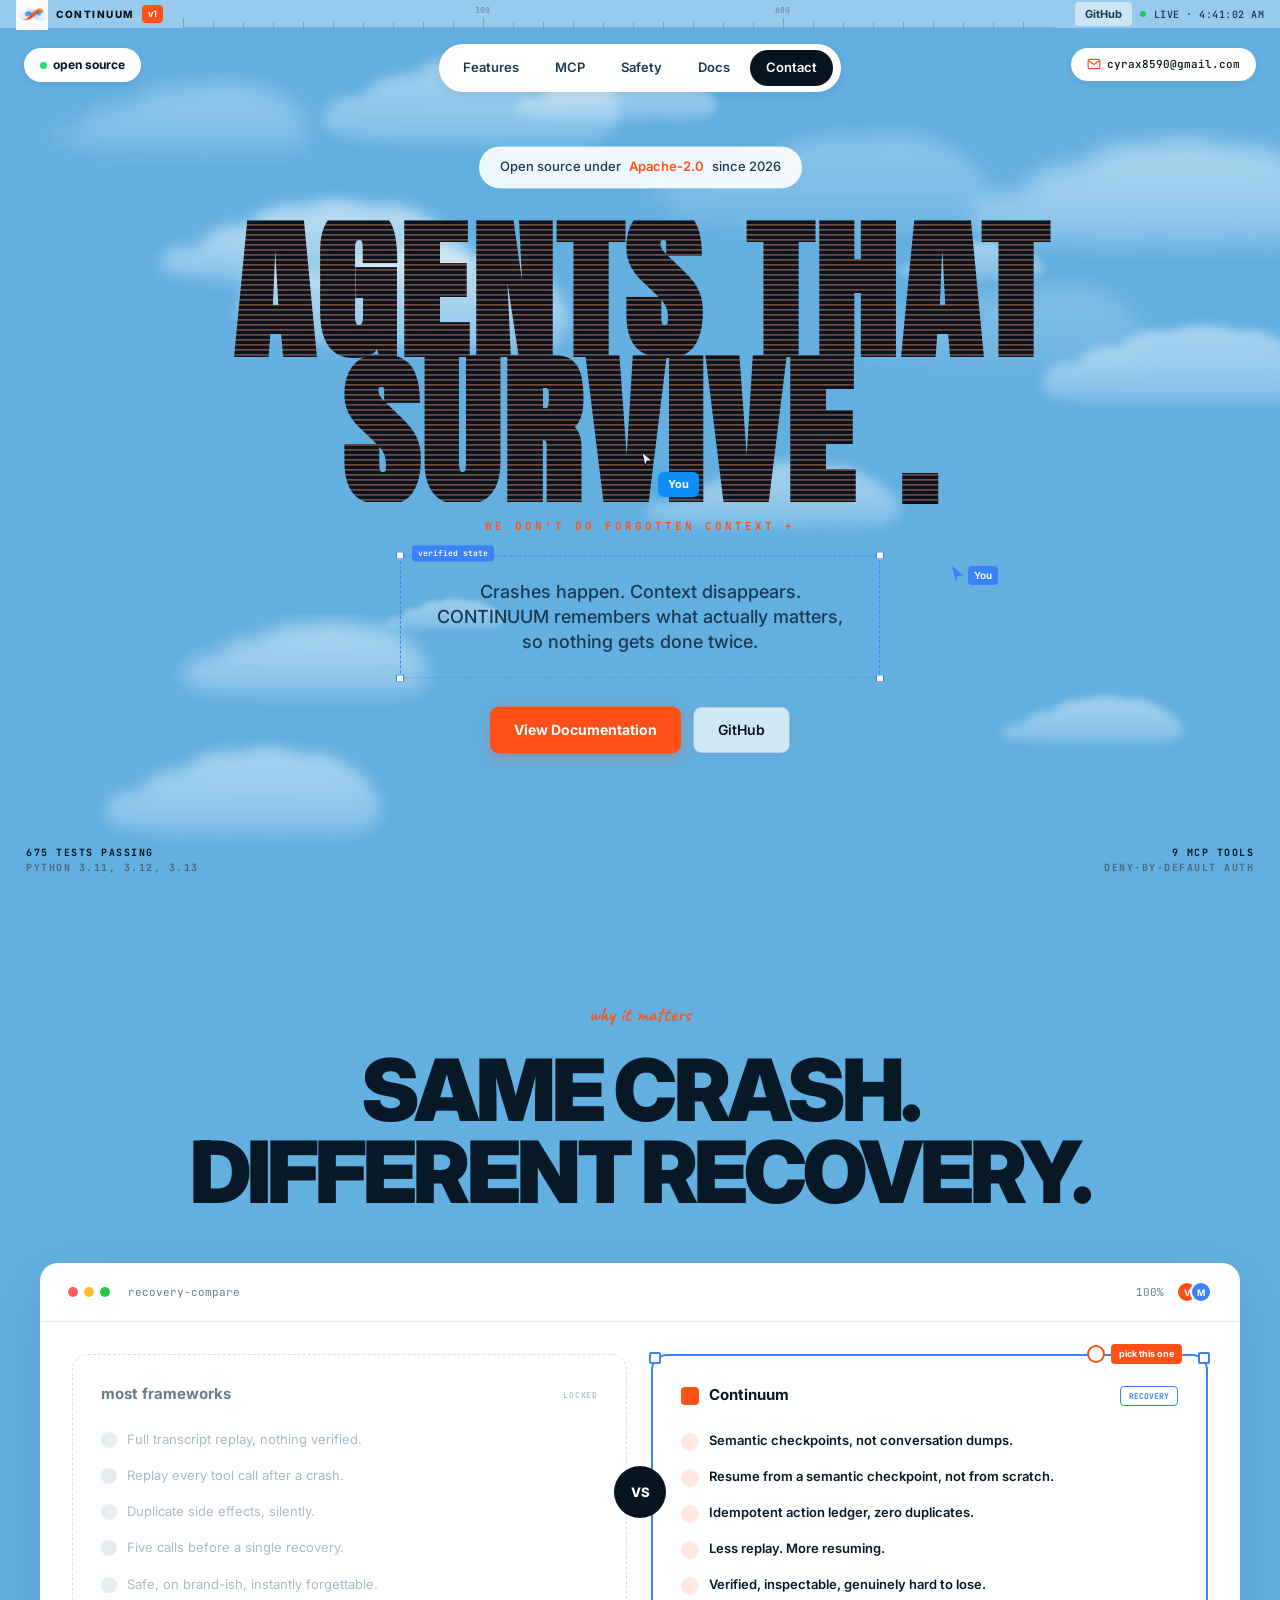
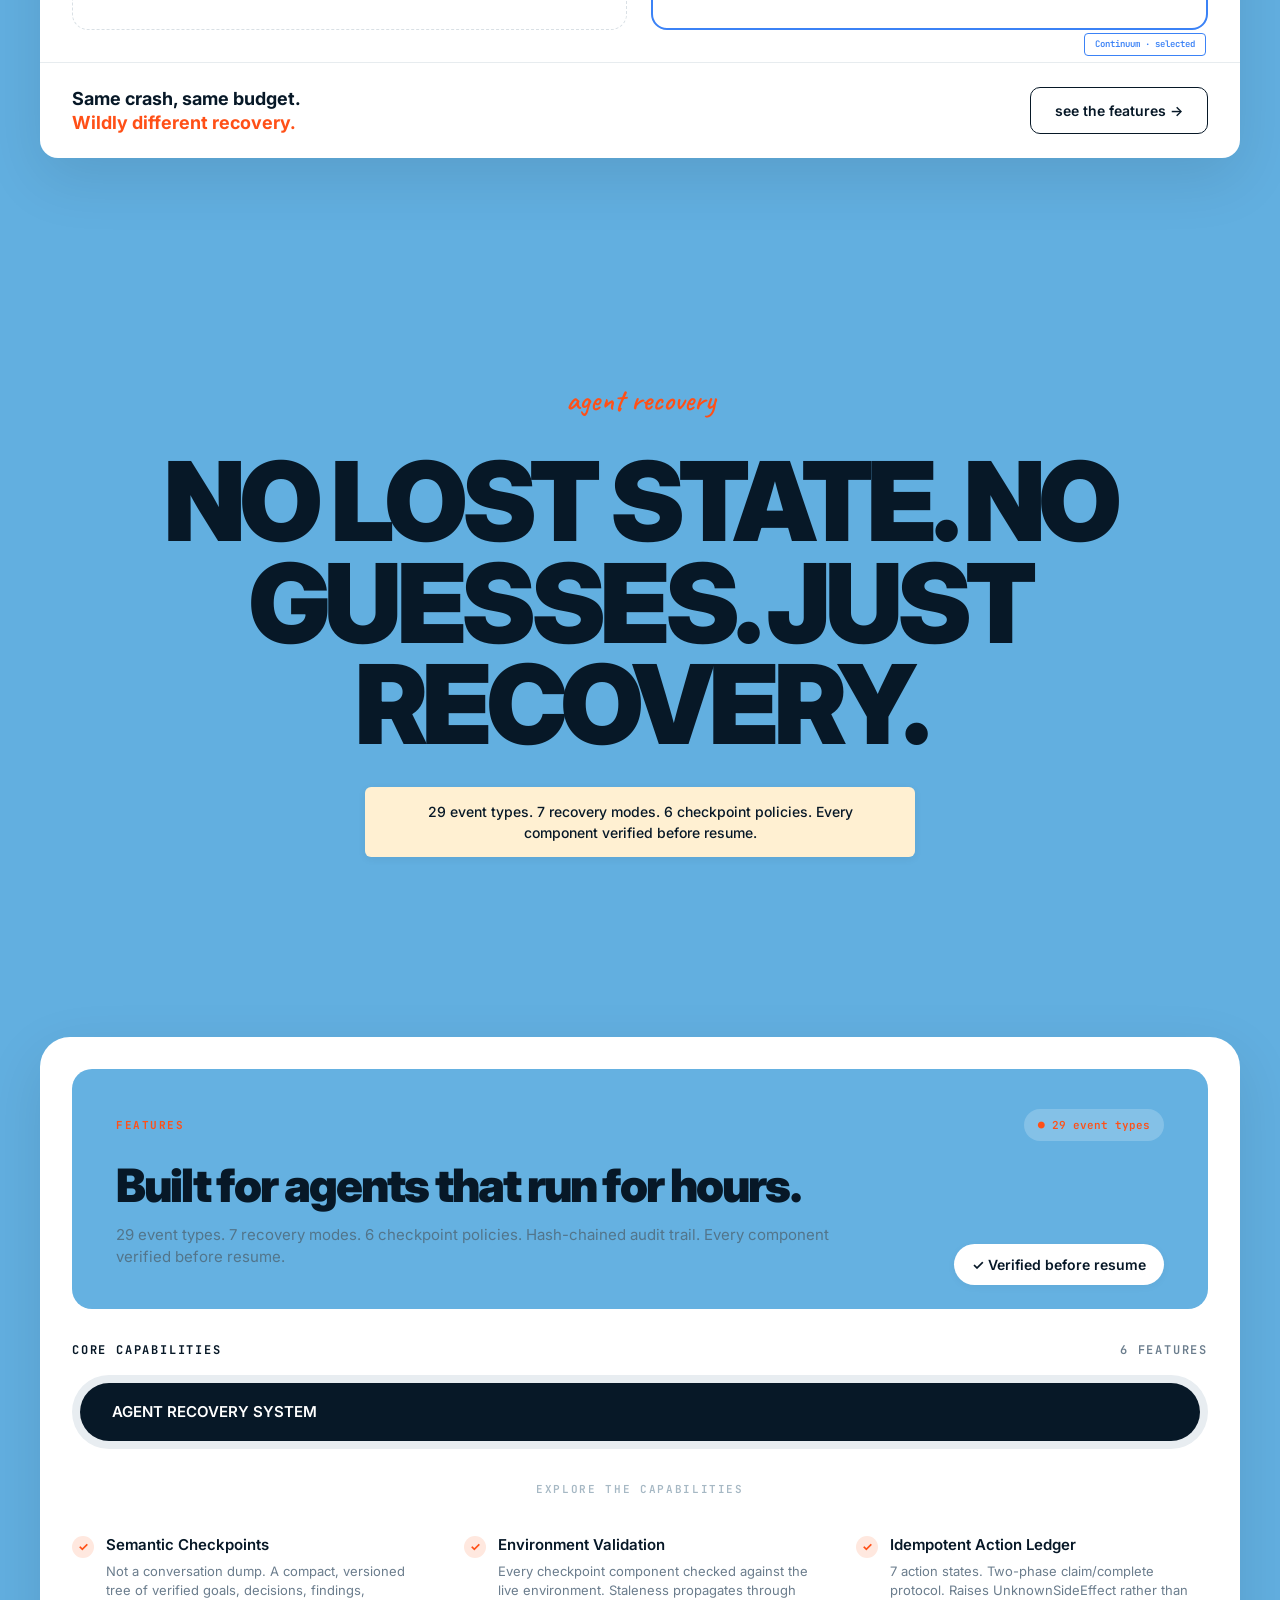
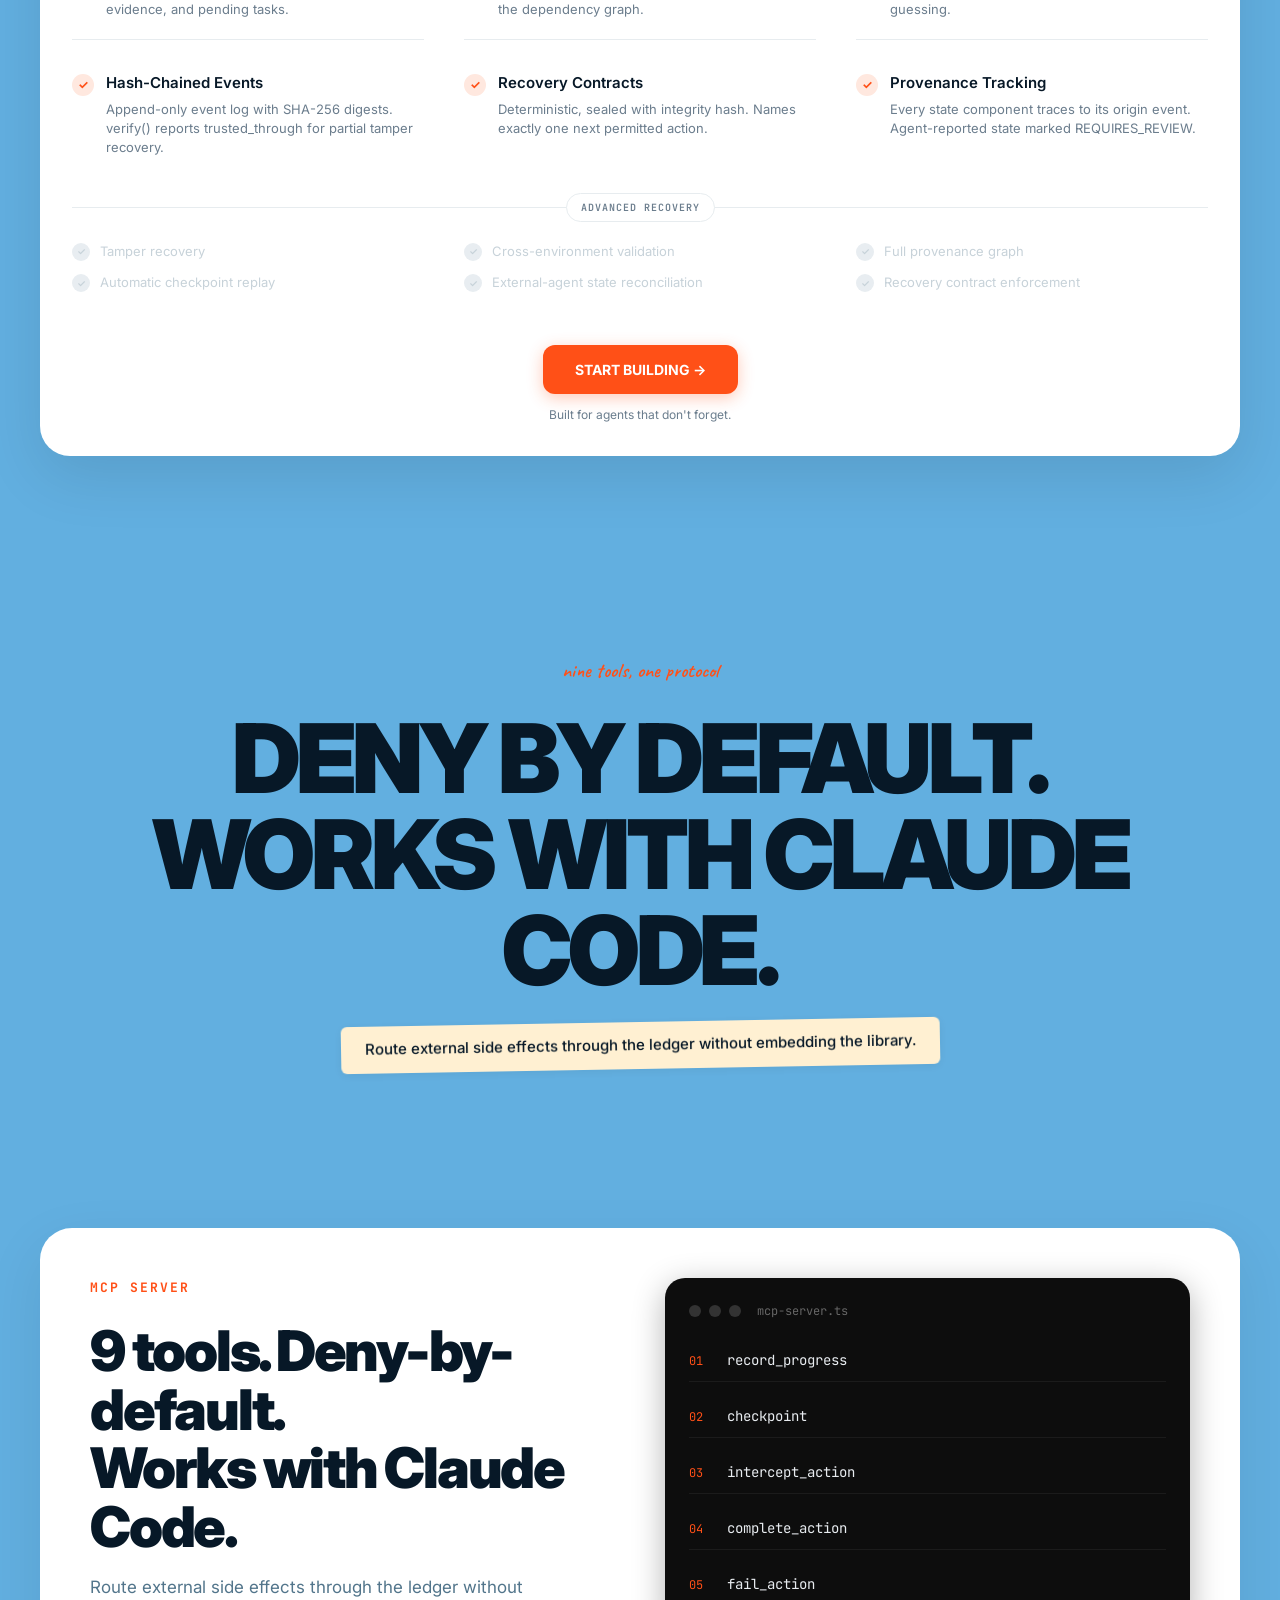
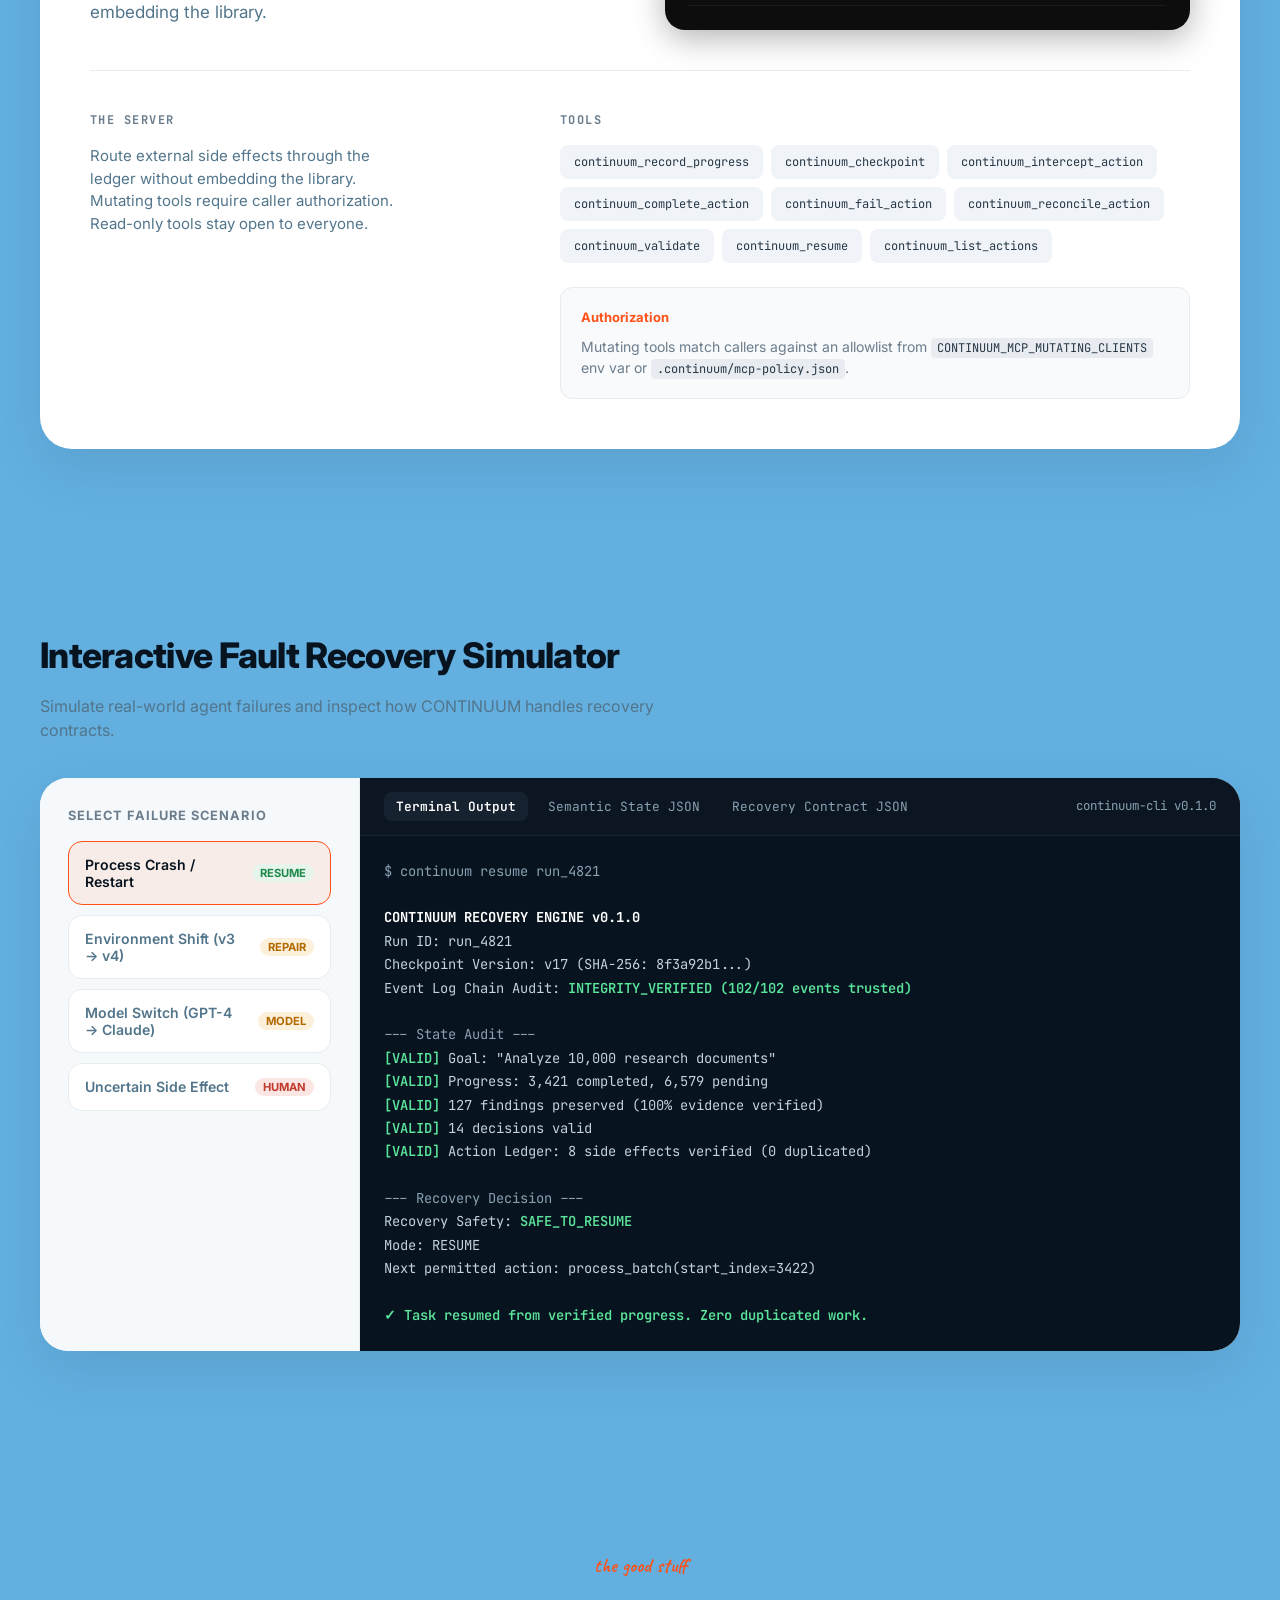
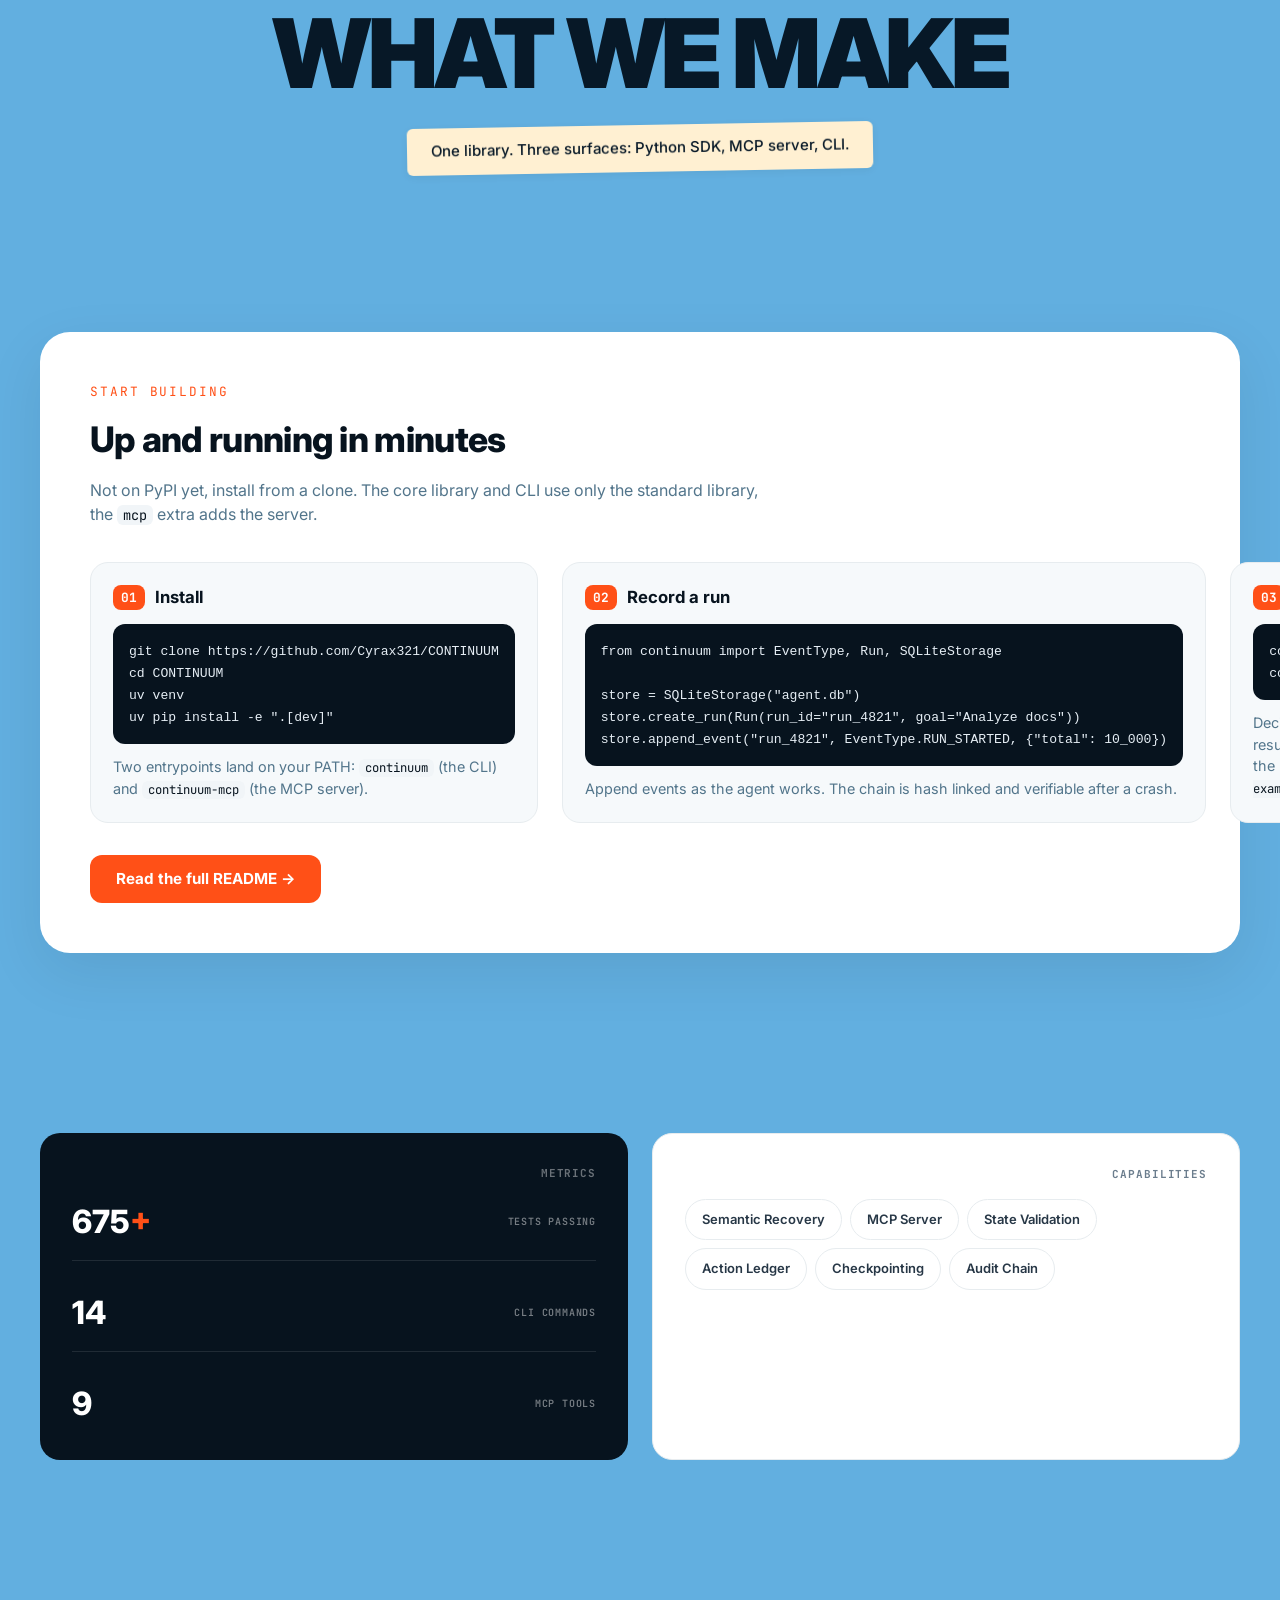
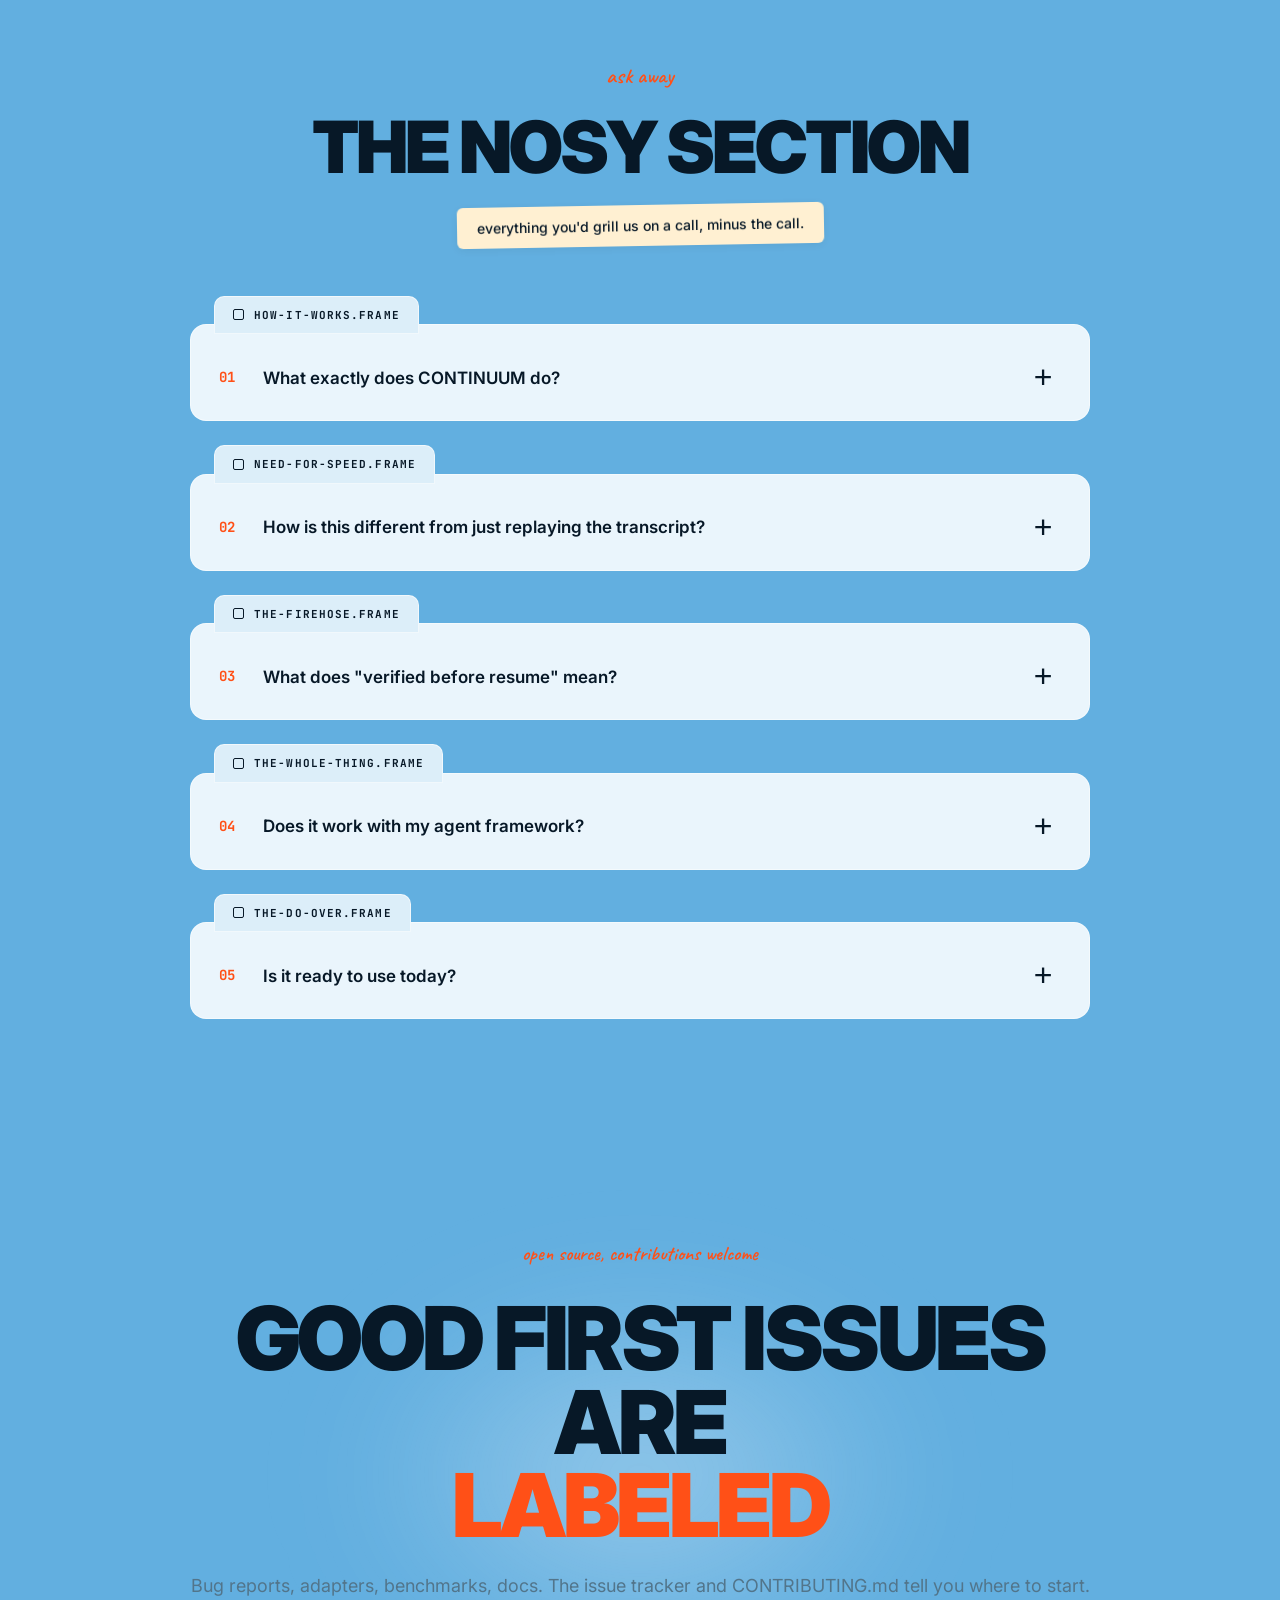
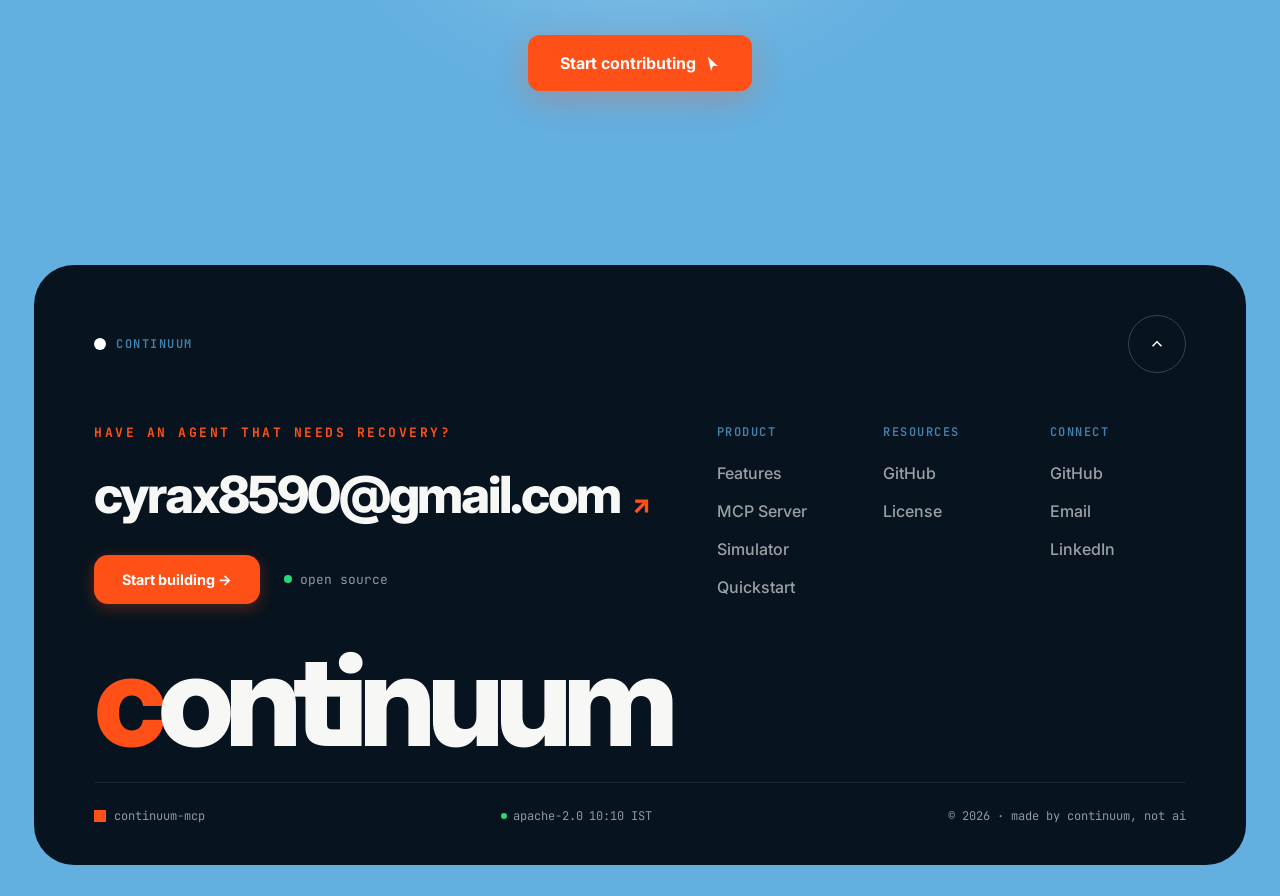
==== commit 63a6340f: "docs: add Related work section, repoint nav to Safety, add LinkedIn link" ====
--- a/docs/index.html
+++ b/docs/index.html
@@ -174,7 +174,7 @@
     <div class="nav-pill">
       <a href="#features" class="nav-link">Features</a>
       <a href="#mcp" class="nav-link">MCP</a>
-      <a href="#simulator" class="nav-link">Simulator</a>
+      <a href="#mcp-intro" class="nav-link">Safety</a>
       <a href="https://github.com/Cyrax321/CONTINUUM/blob/main/README.md" target="_blank" rel="noopener" class="nav-link">Docs</a>
       <a href="mailto:cyrax8590@gmail.com" class="nav-link nav-contact">Contact</a>
     </div>
@@ -716,6 +716,7 @@
               <ul>
                 <li><a href="https://github.com/Cyrax321/CONTINUUM" target="_blank" rel="noopener">GitHub</a></li>
                 <li><a href="mailto:cyrax8590@gmail.com">Email</a></li>
+                <li><a href="https://www.linkedin.com/in/anandhupshaji/" target="_blank" rel="noopener">LinkedIn</a></li>
               </ul>
             </div>
           </div>
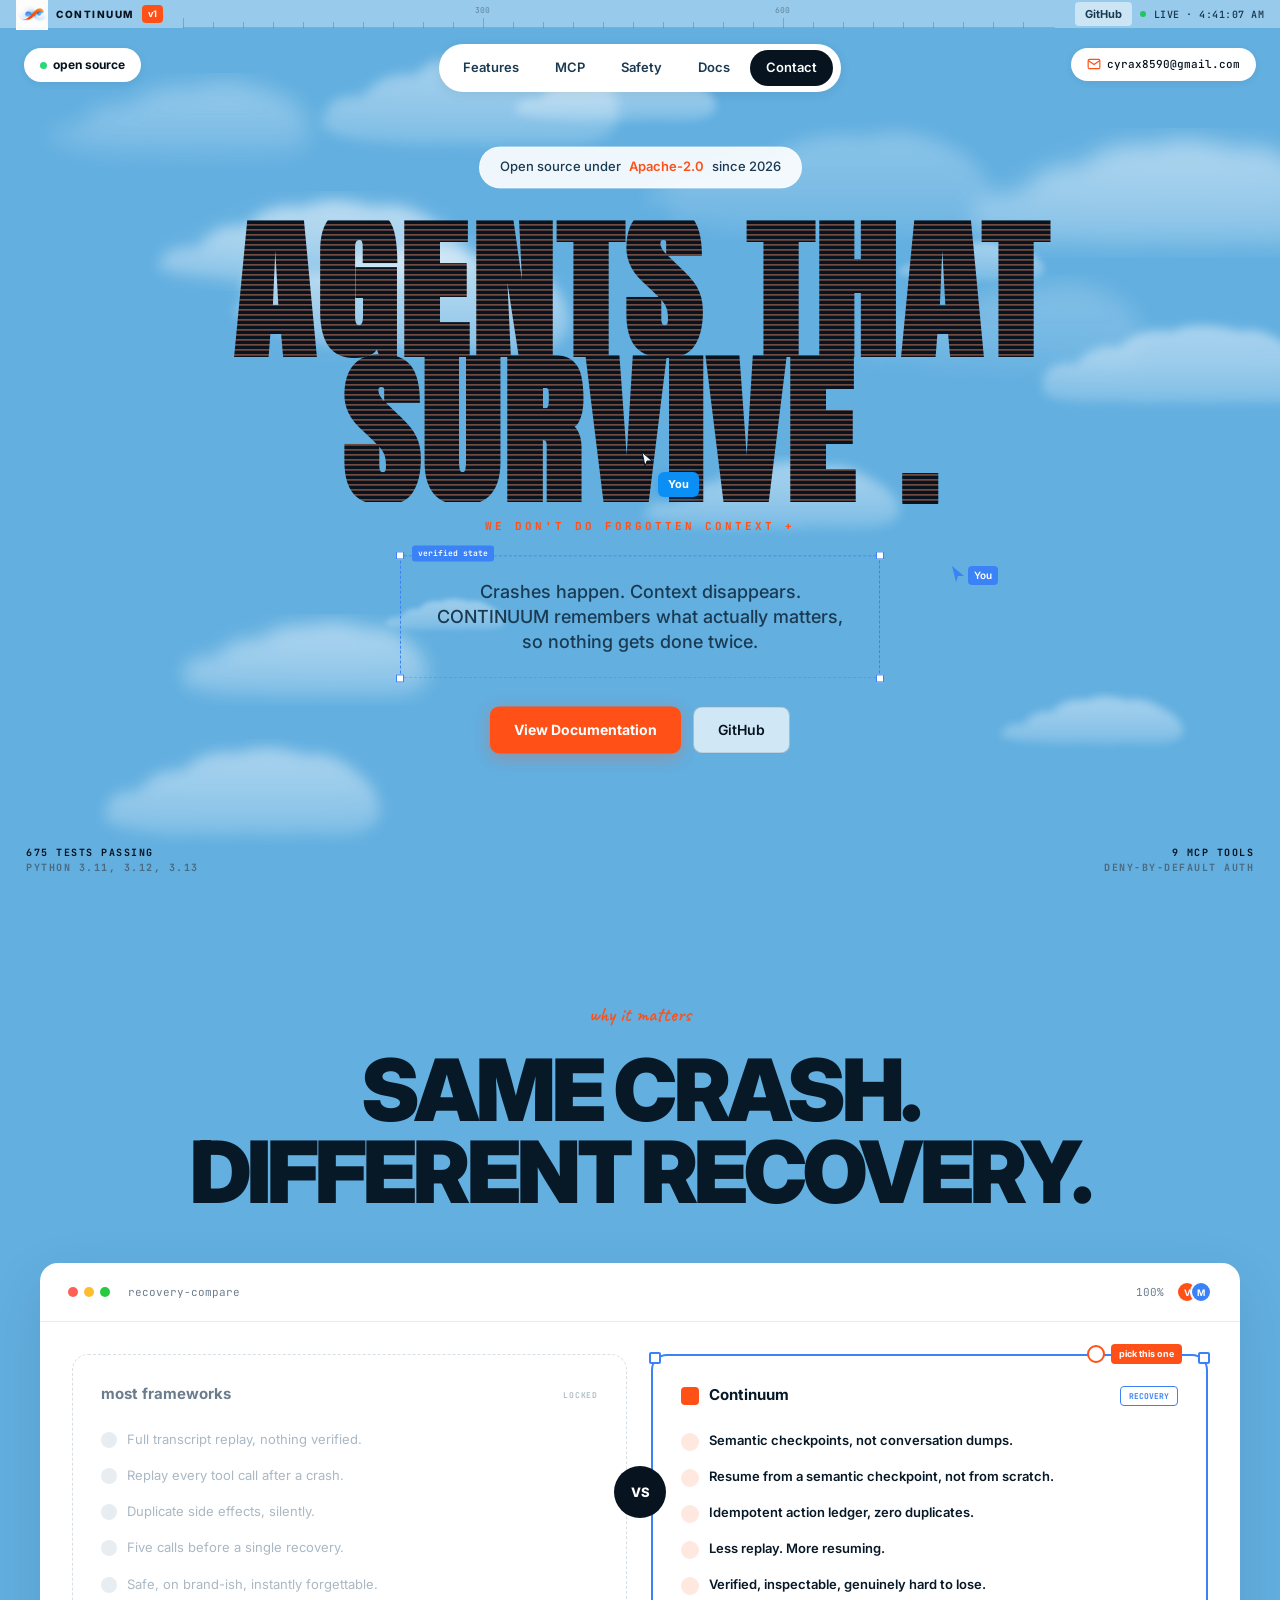
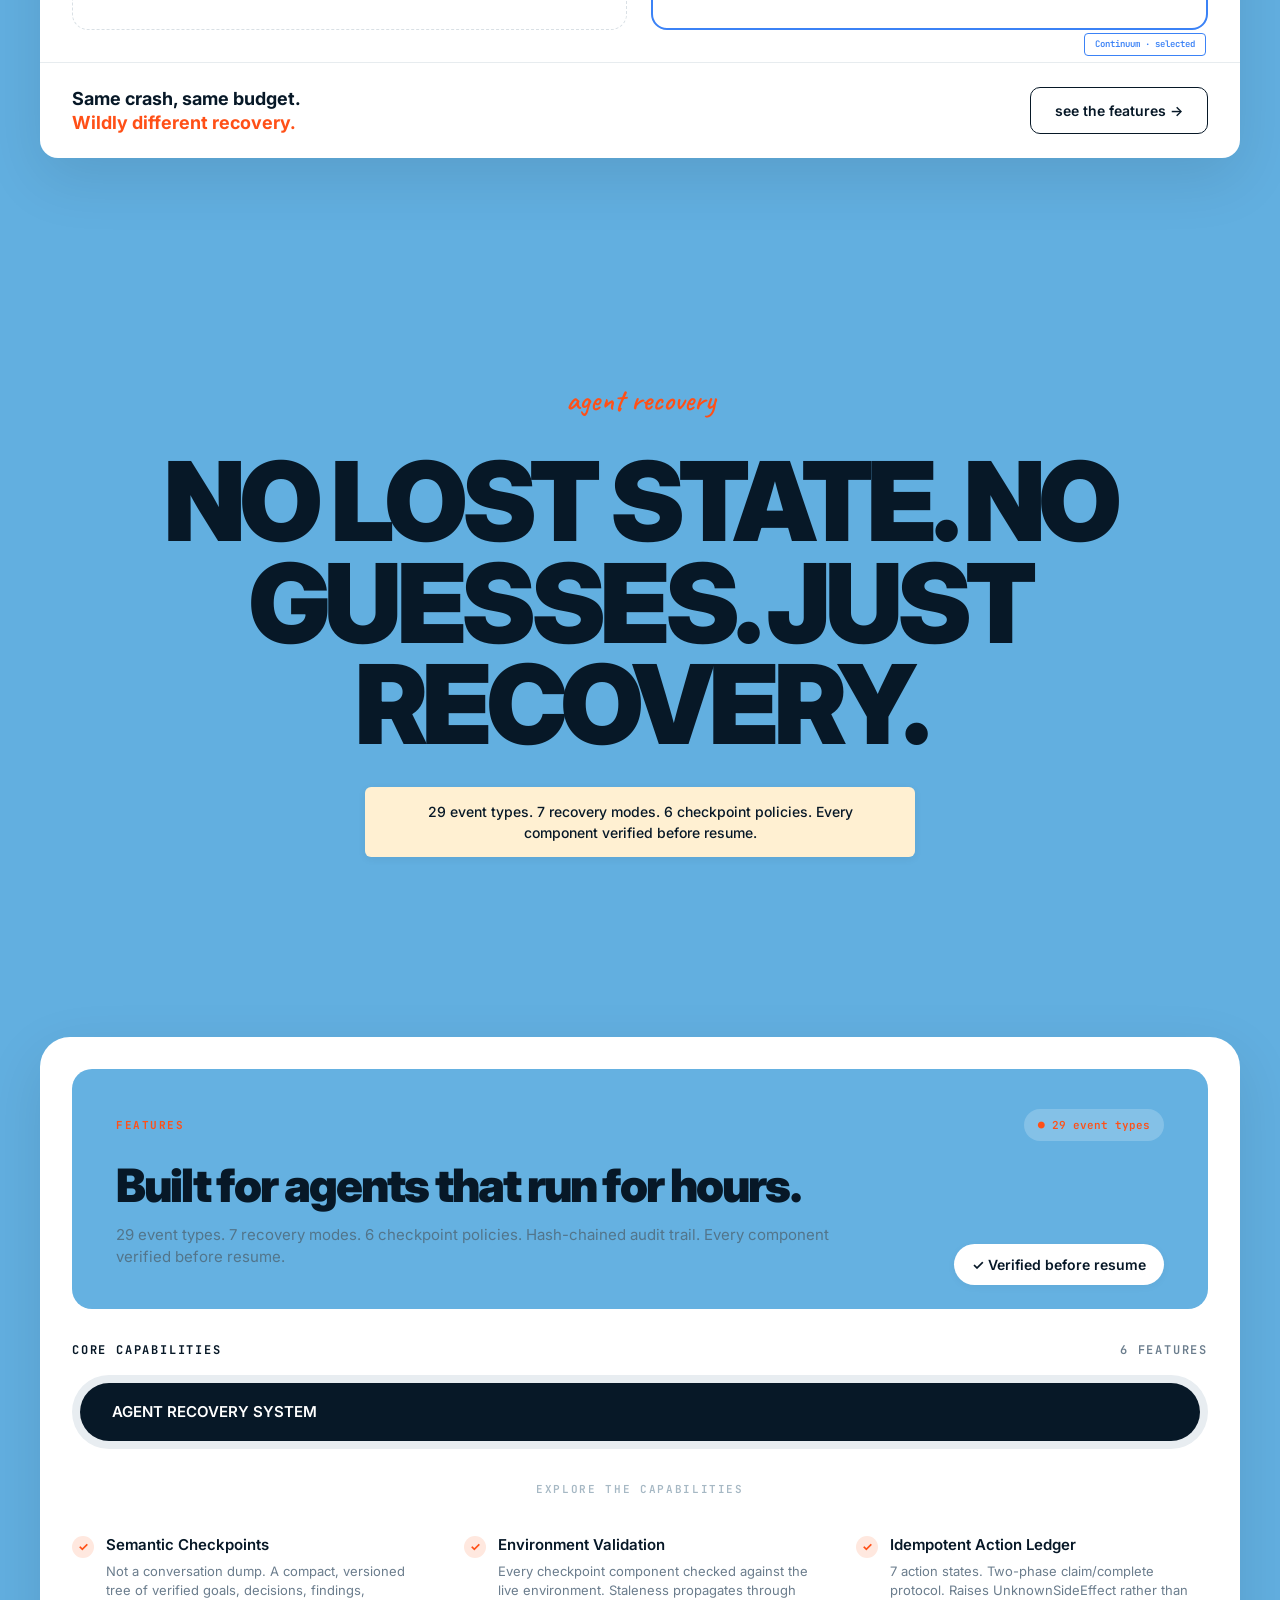
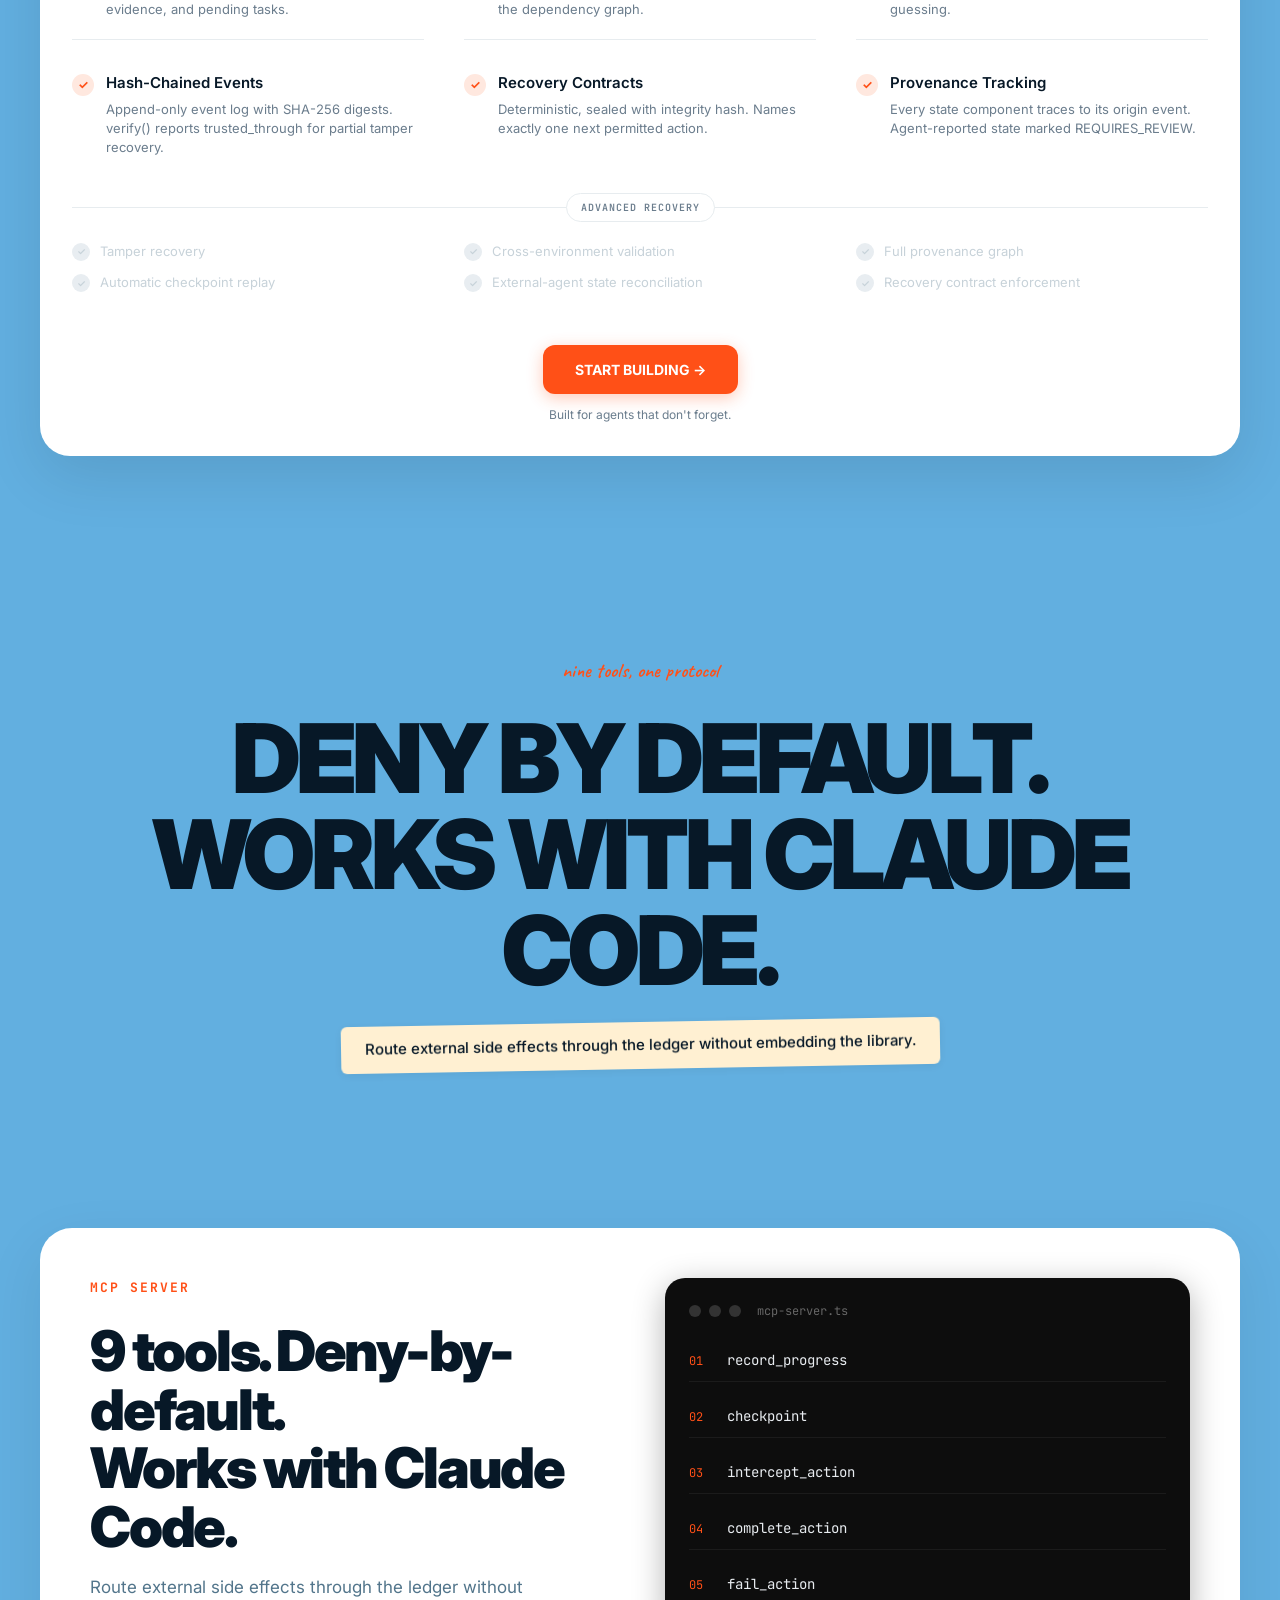
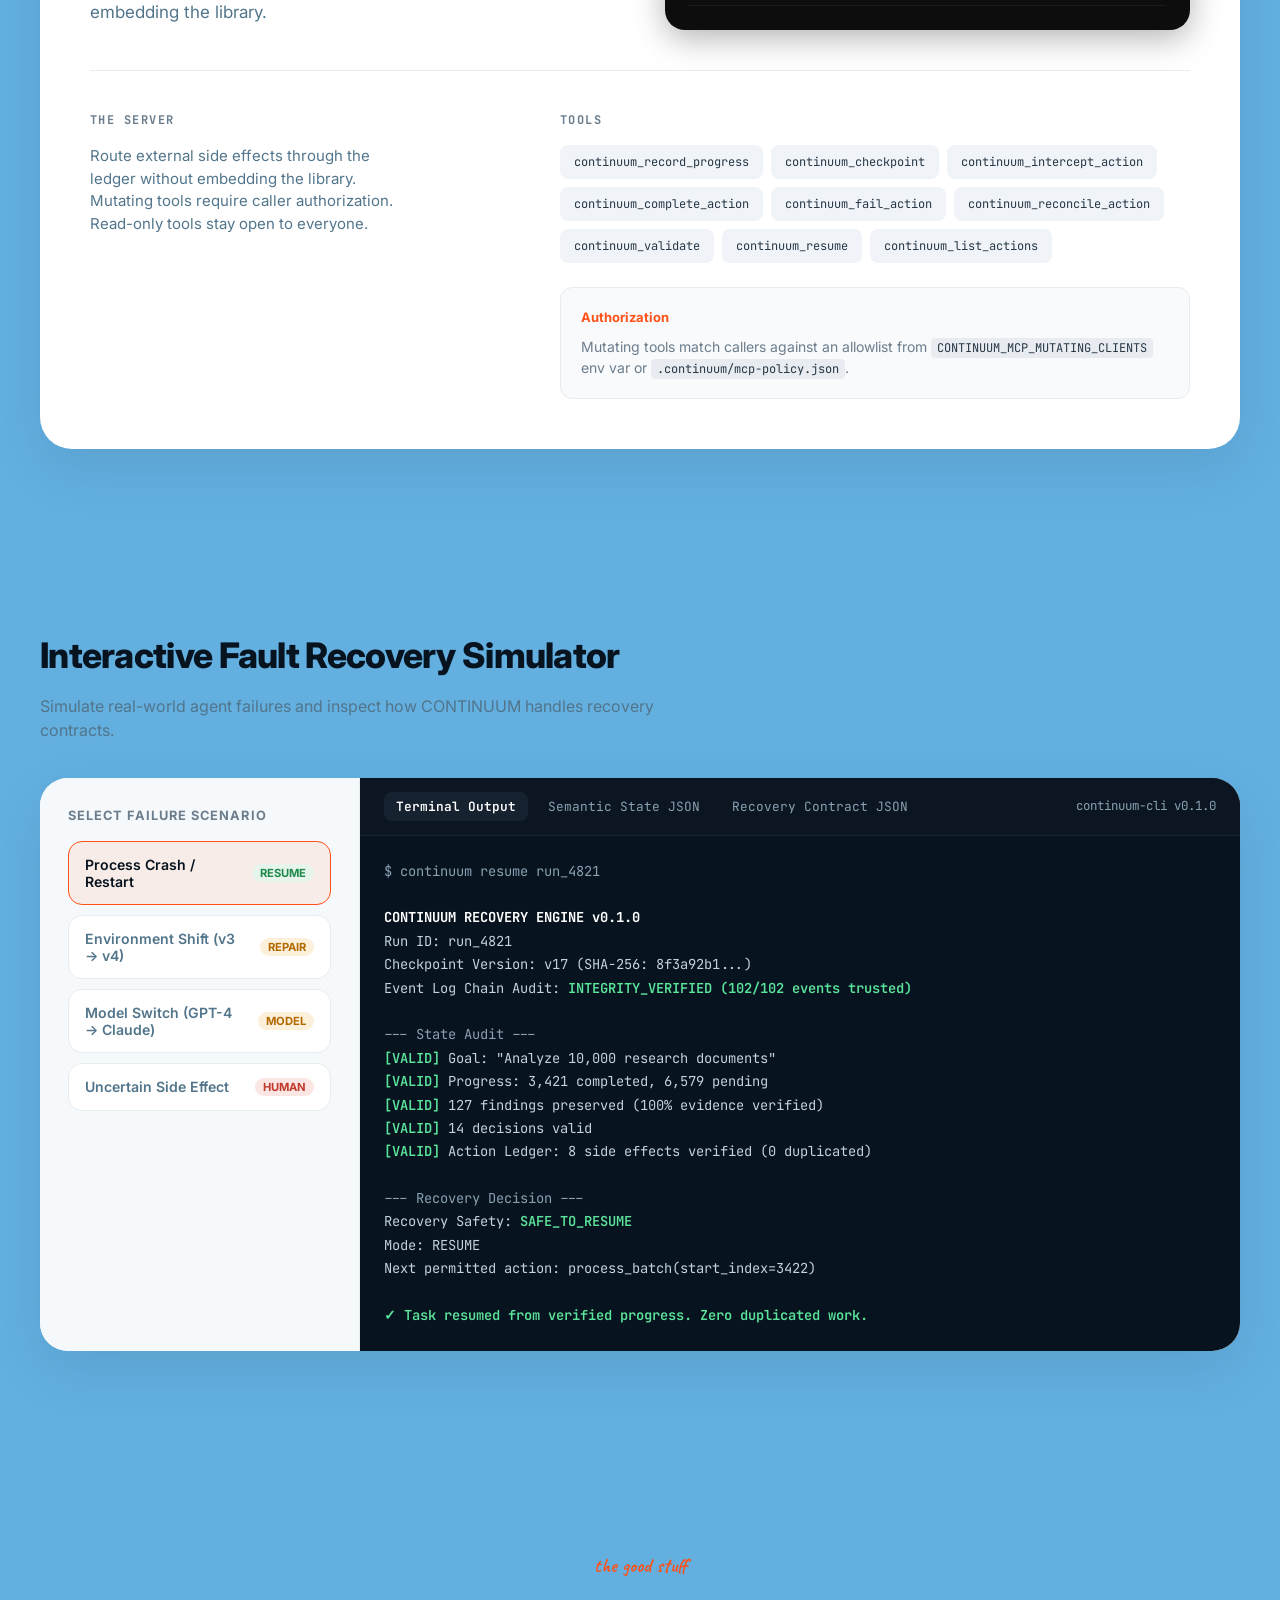
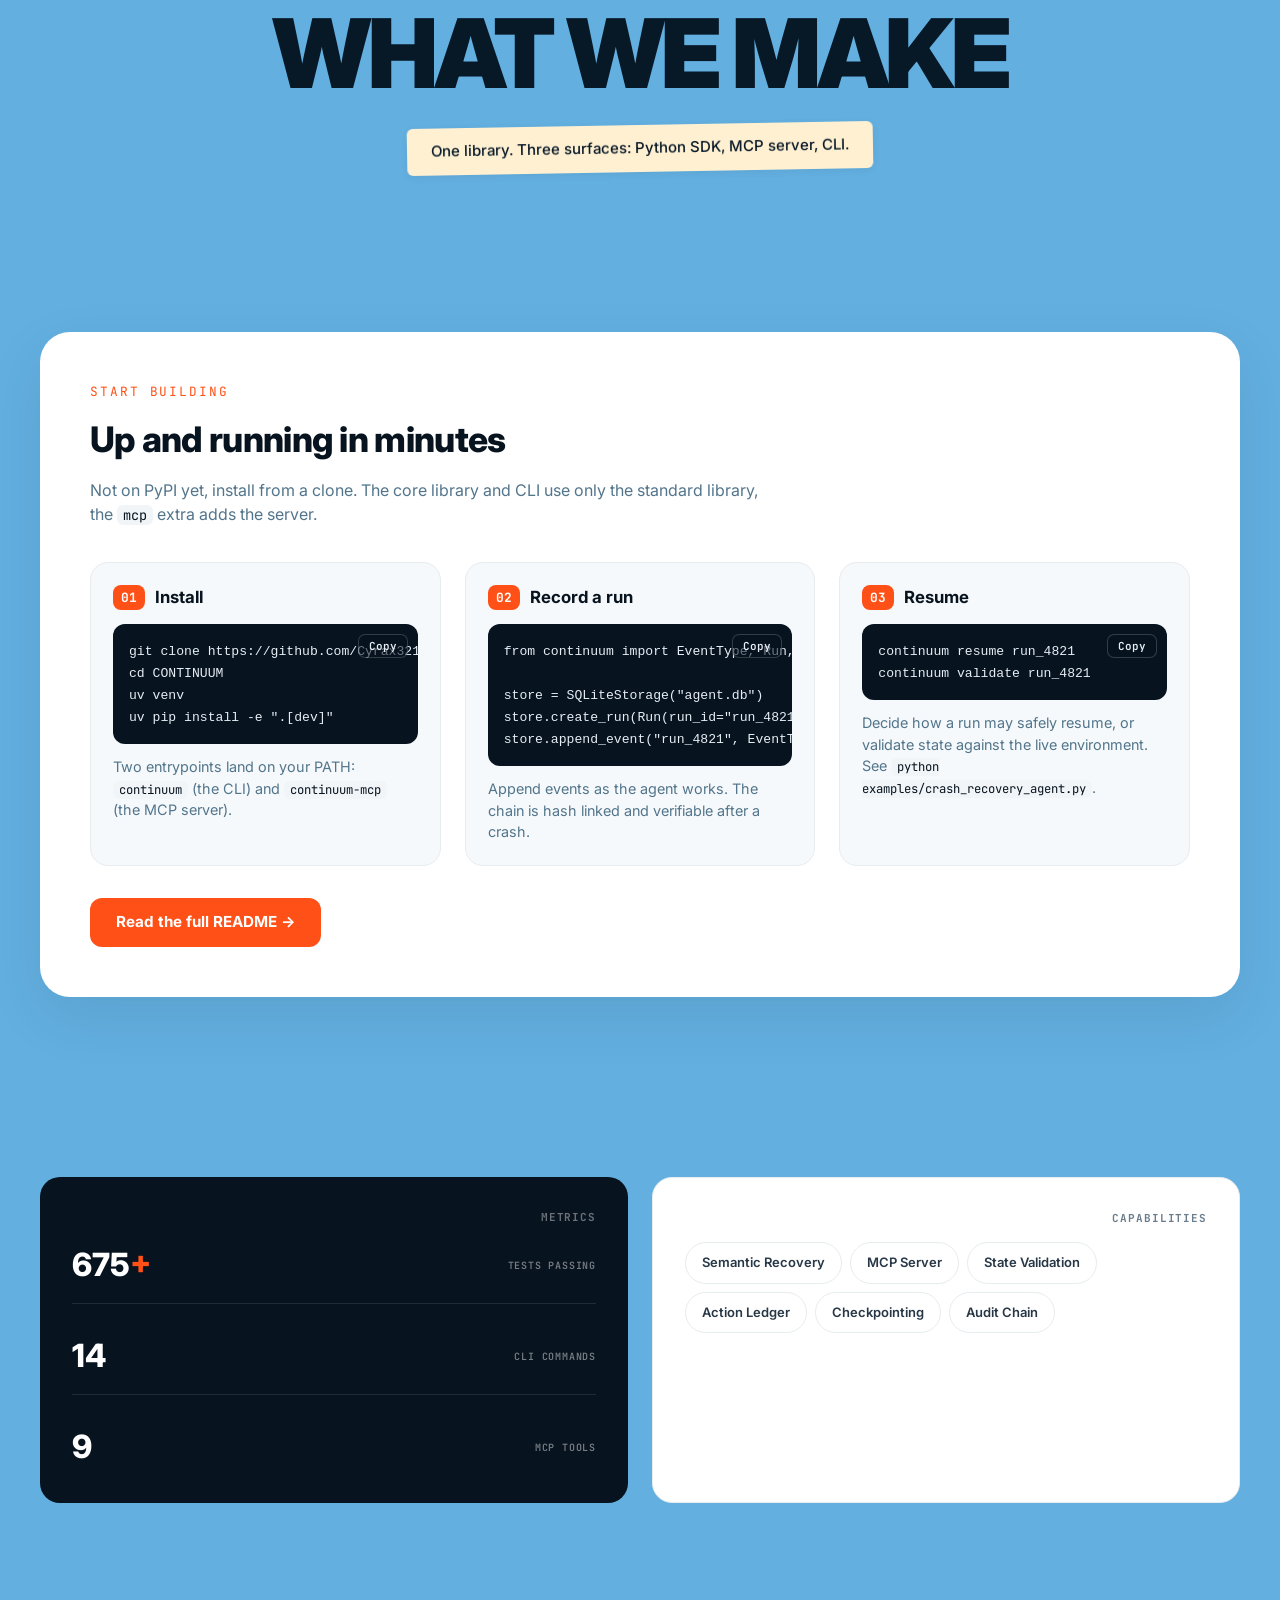
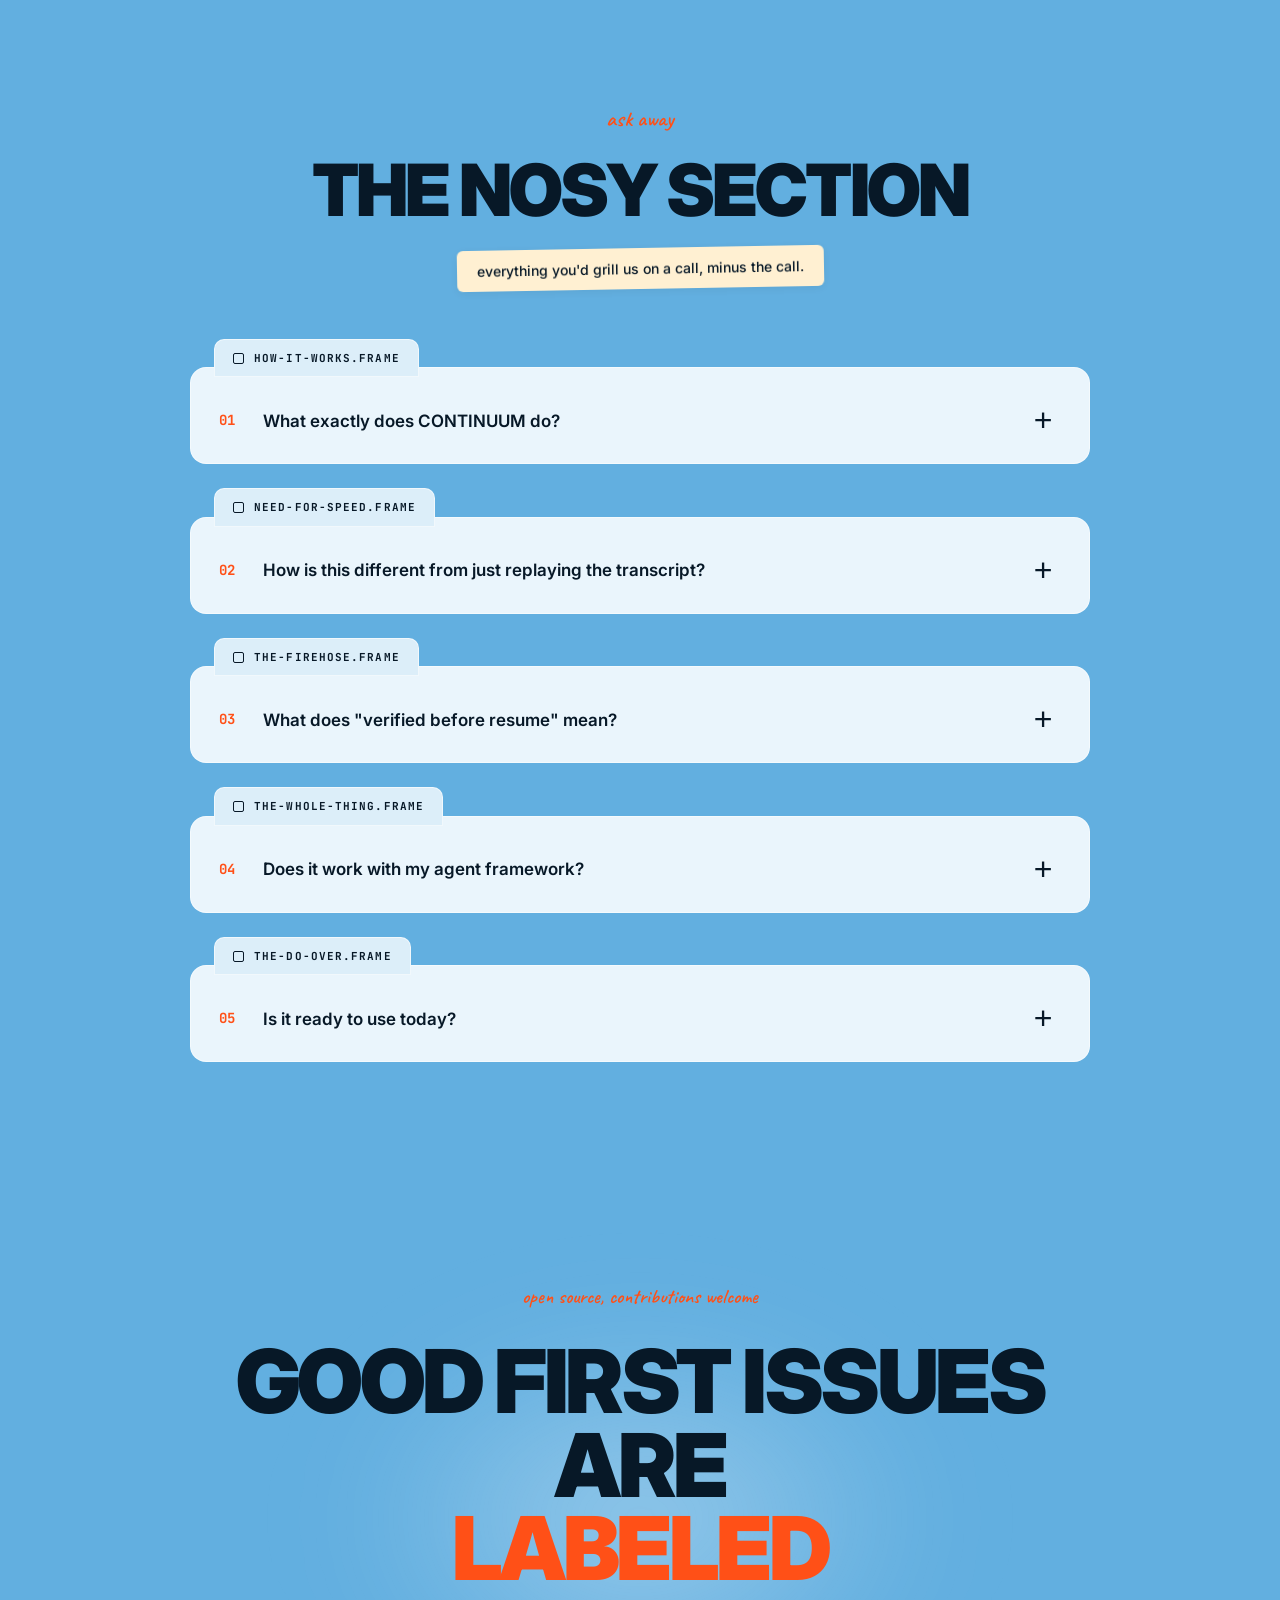
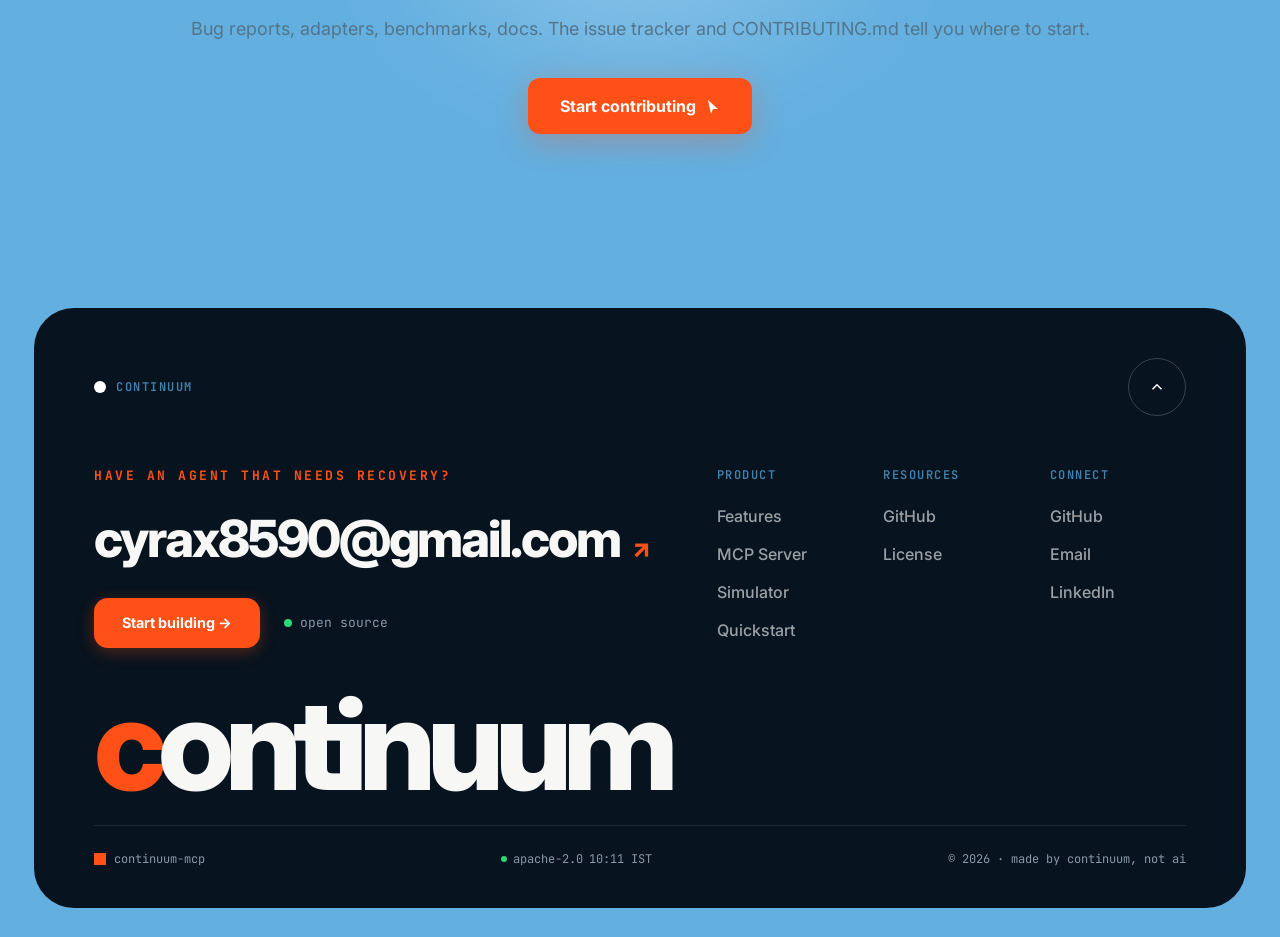
==== commit 8e34ac49: "docs: fix quickstart overflow, add code copy button and toast" ====
--- a/docs/index.html
+++ b/docs/index.html
@@ -503,10 +503,10 @@
             <span class="qs-num">01</span>
             <h3 class="qs-heading">Install</h3>
           </div>
-          <pre class="qs-code"><code>git clone https://github.com/Cyrax321/CONTINUUM
+          <div class="qs-code-wrap"><button class="qs-copy" type="button" aria-label="Copy code">Copy</button><pre class="qs-code"><code>git clone https://github.com/Cyrax321/CONTINUUM
 cd CONTINUUM
 uv venv
-uv pip install -e ".[dev]"</code></pre>
+uv pip install -e ".[dev]"</code></pre></div>
           <p class="qs-text">Two entrypoints land on your PATH: <code>continuum</code> (the CLI) and <code>continuum-mcp</code> (the MCP server).</p>
         </div>
 
@@ -515,11 +515,11 @@
             <span class="qs-num">02</span>
             <h3 class="qs-heading">Record a run</h3>
           </div>
-          <pre class="qs-code"><code>from continuum import EventType, Run, SQLiteStorage
+          <div class="qs-code-wrap"><button class="qs-copy" type="button" aria-label="Copy code">Copy</button><pre class="qs-code"><code>from continuum import EventType, Run, SQLiteStorage
 
 store = SQLiteStorage("agent.db")
 store.create_run(Run(run_id="run_4821", goal="Analyze docs"))
-store.append_event("run_4821", EventType.RUN_STARTED, {"total": 10_000})</code></pre>
+store.append_event("run_4821", EventType.RUN_STARTED, {"total": 10_000})</code></pre></div>
           <p class="qs-text">Append events as the agent works. The chain is hash linked and verifiable after a crash.</p>
         </div>
 
@@ -528,8 +528,8 @@
             <span class="qs-num">03</span>
             <h3 class="qs-heading">Resume</h3>
           </div>
-          <pre class="qs-code"><code>continuum resume run_4821
-continuum validate run_4821</code></pre>
+          <div class="qs-code-wrap"><button class="qs-copy" type="button" aria-label="Copy code">Copy</button><pre class="qs-code"><code>continuum resume run_4821
+continuum validate run_4821</code></pre></div>
           <p class="qs-text">Decide how a run may safely resume, or validate state against the live environment. See <code>python examples/crash_recovery_agent.py</code>.</p>
         </div>
       </div>
@@ -746,6 +746,6 @@
     </div>
   </footer>
 
-  <script src="app.js"></script>
+  <script src="app.js?v=2"></script>
 </body>
 </html>
--- a/docs/styles.css
+++ b/docs/styles.css
@@ -1398,7 +1398,7 @@
   margin-top: 36px;
 }
 
-.qs-block { background: #F6F9FB; border: 1px solid var(--border); border-radius: 18px; padding: 22px; }
+.qs-block { background: #F6F9FB; border: 1px solid var(--border); border-radius: 18px; padding: 22px; min-width: 0; }
 .qs-block-head { display: flex; align-items: center; gap: 10px; margin-bottom: 14px; }
 .qs-num { font-family: var(--mono); font-size: 0.8rem; font-weight: 700; color: #fff; background: var(--accent); border-radius: 8px; padding: 3px 8px; }
 .qs-heading { font-size: 1.05rem; font-weight: 700; color: var(--navy); }
@@ -1416,6 +1416,56 @@
   margin: 0;
 }
 
+.qs-code-wrap { position: relative; }
+
+.qs-copy {
+  position: absolute;
+  top: 10px;
+  right: 10px;
+  z-index: 2;
+  font-family: var(--mono);
+  font-size: 11px;
+  font-weight: 600;
+  color: #E6EEF5;
+  background: rgba(7, 19, 30, 0.55);
+  border: 1px solid rgba(255, 255, 255, 0.18);
+  border-radius: 7px;
+  padding: 4px 10px;
+  cursor: pointer;
+  transition: background 0.15s ease, color 0.15s ease, border-color 0.15s ease;
+}
+
+.qs-copy:hover { background: rgba(7, 19, 30, 0.8); }
+
+.qs-copy.copied {
+  color: #2BD878;
+  border-color: rgba(43, 216, 120, 0.6);
+}
+
+.copy-toast {
+  position: fixed;
+  left: 50%;
+  bottom: 32px;
+  transform: translateX(-50%) translateY(12px);
+  background: var(--navy);
+  color: #fff;
+  font-family: var(--mono);
+  font-size: 13px;
+  font-weight: 600;
+  padding: 10px 18px;
+  border-radius: 10px;
+  box-shadow: 0 8px 24px rgba(0, 0, 0, 0.25);
+  opacity: 0;
+  pointer-events: none;
+  transition: opacity 0.2s ease, transform 0.2s ease;
+  z-index: 1000;
+}
+
+.copy-toast.show {
+  opacity: 1;
+  transform: translateX(-50%) translateY(0);
+}
+
 .qs-text { color: var(--text-secondary); font-size: 0.9rem; margin-top: 12px; }
 
 .quickstart-cta { margin-top: 32px; }
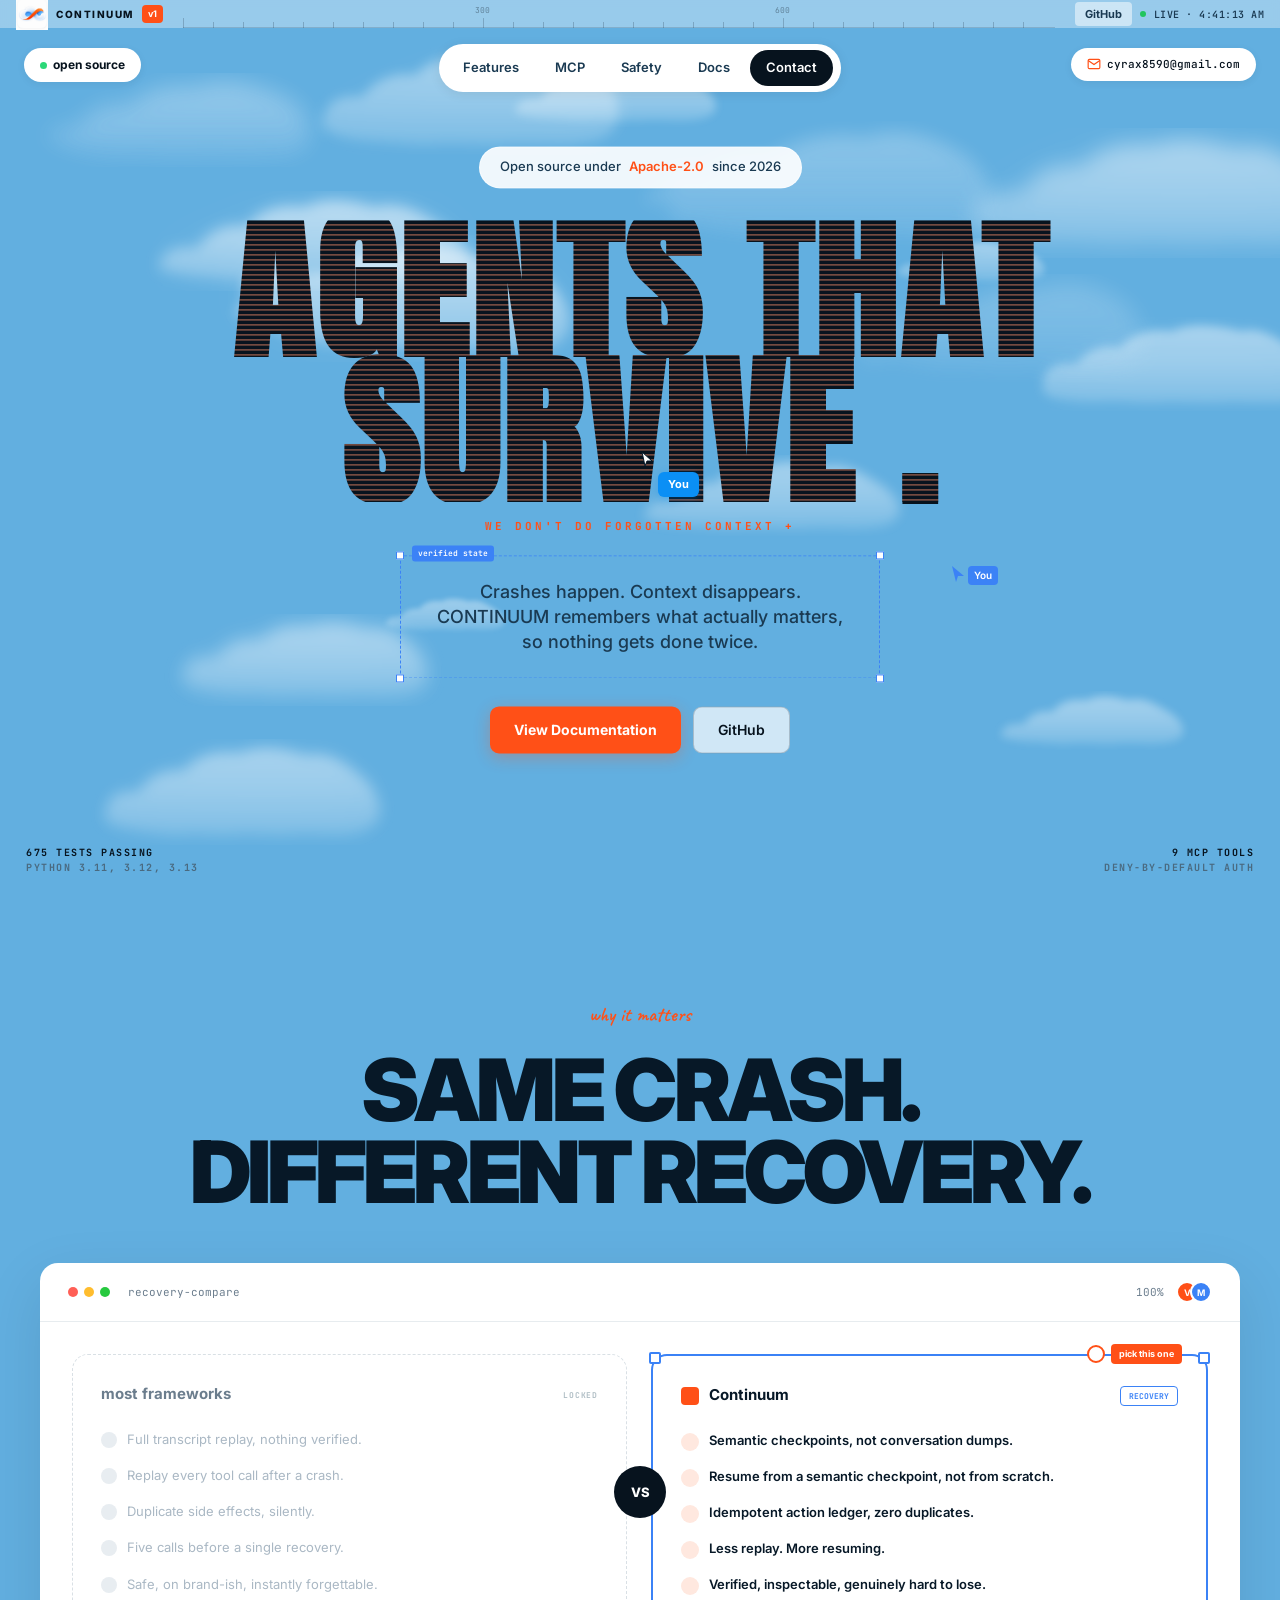
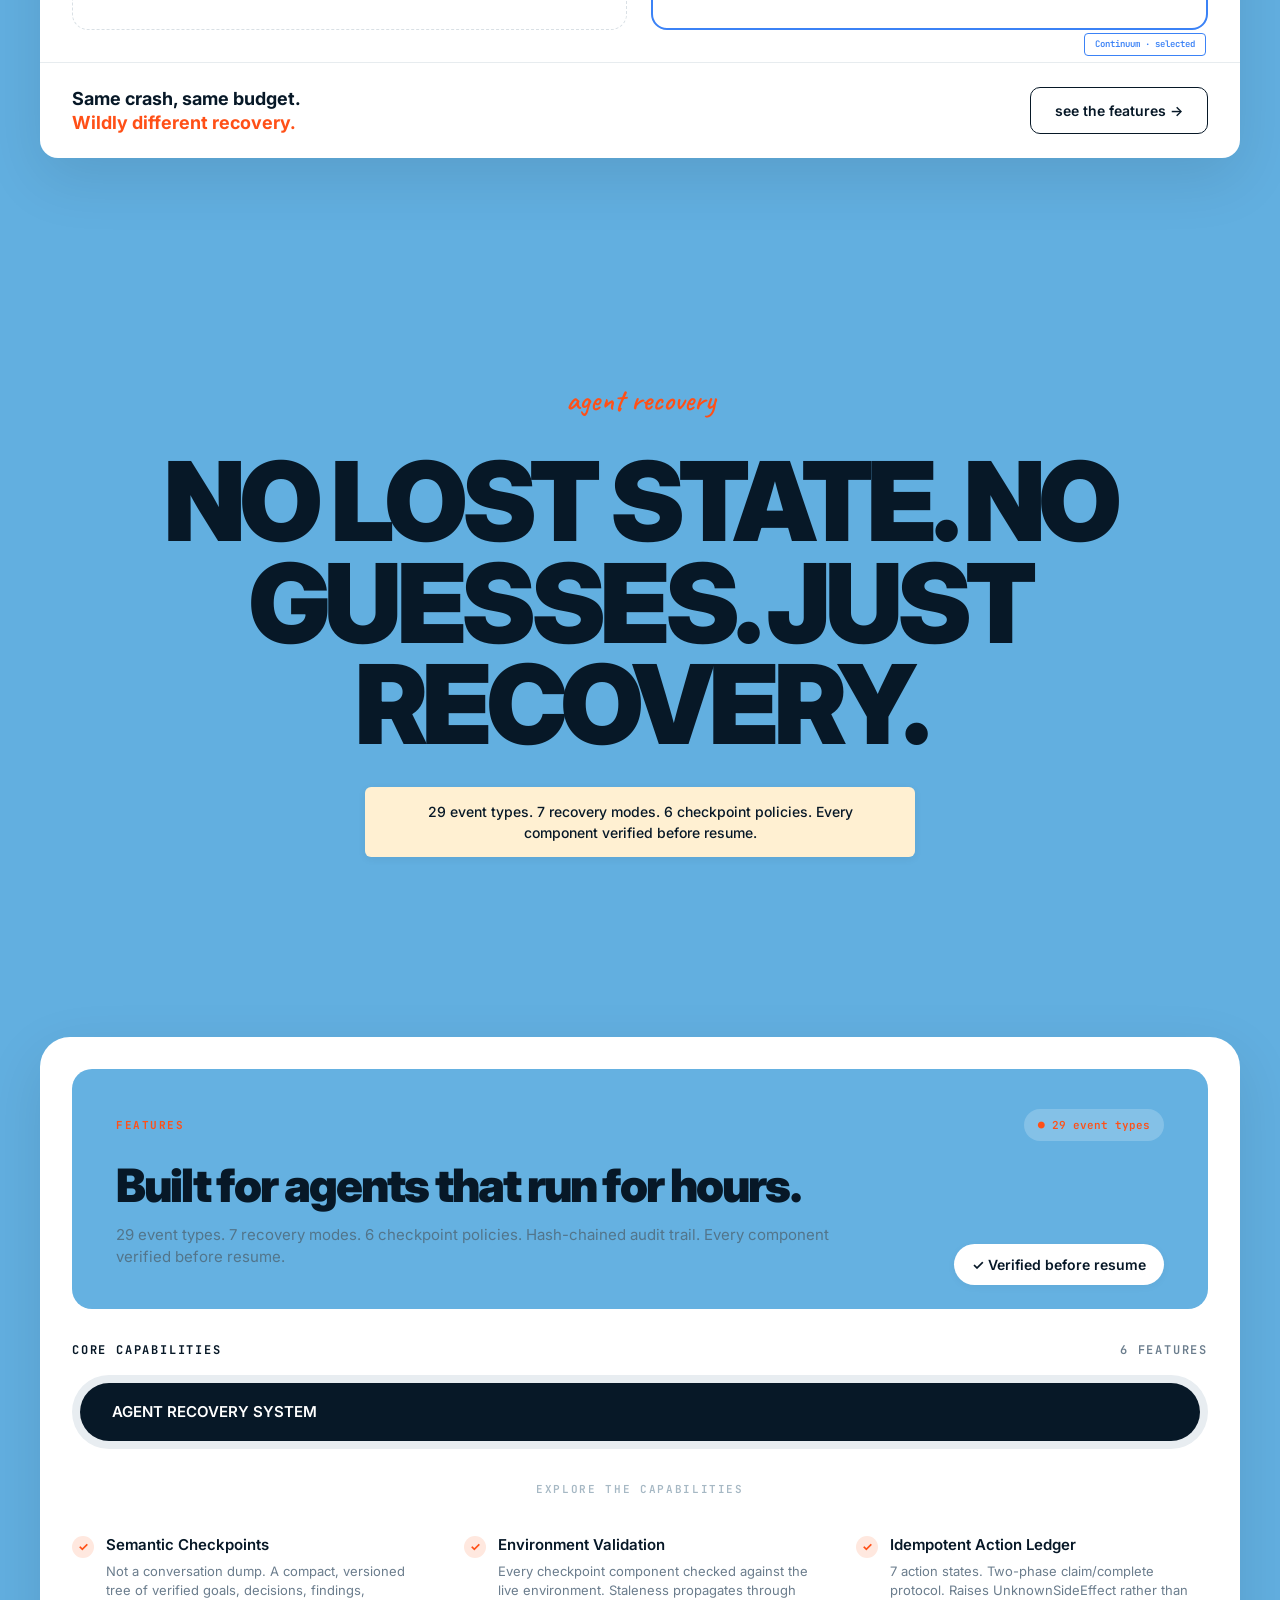
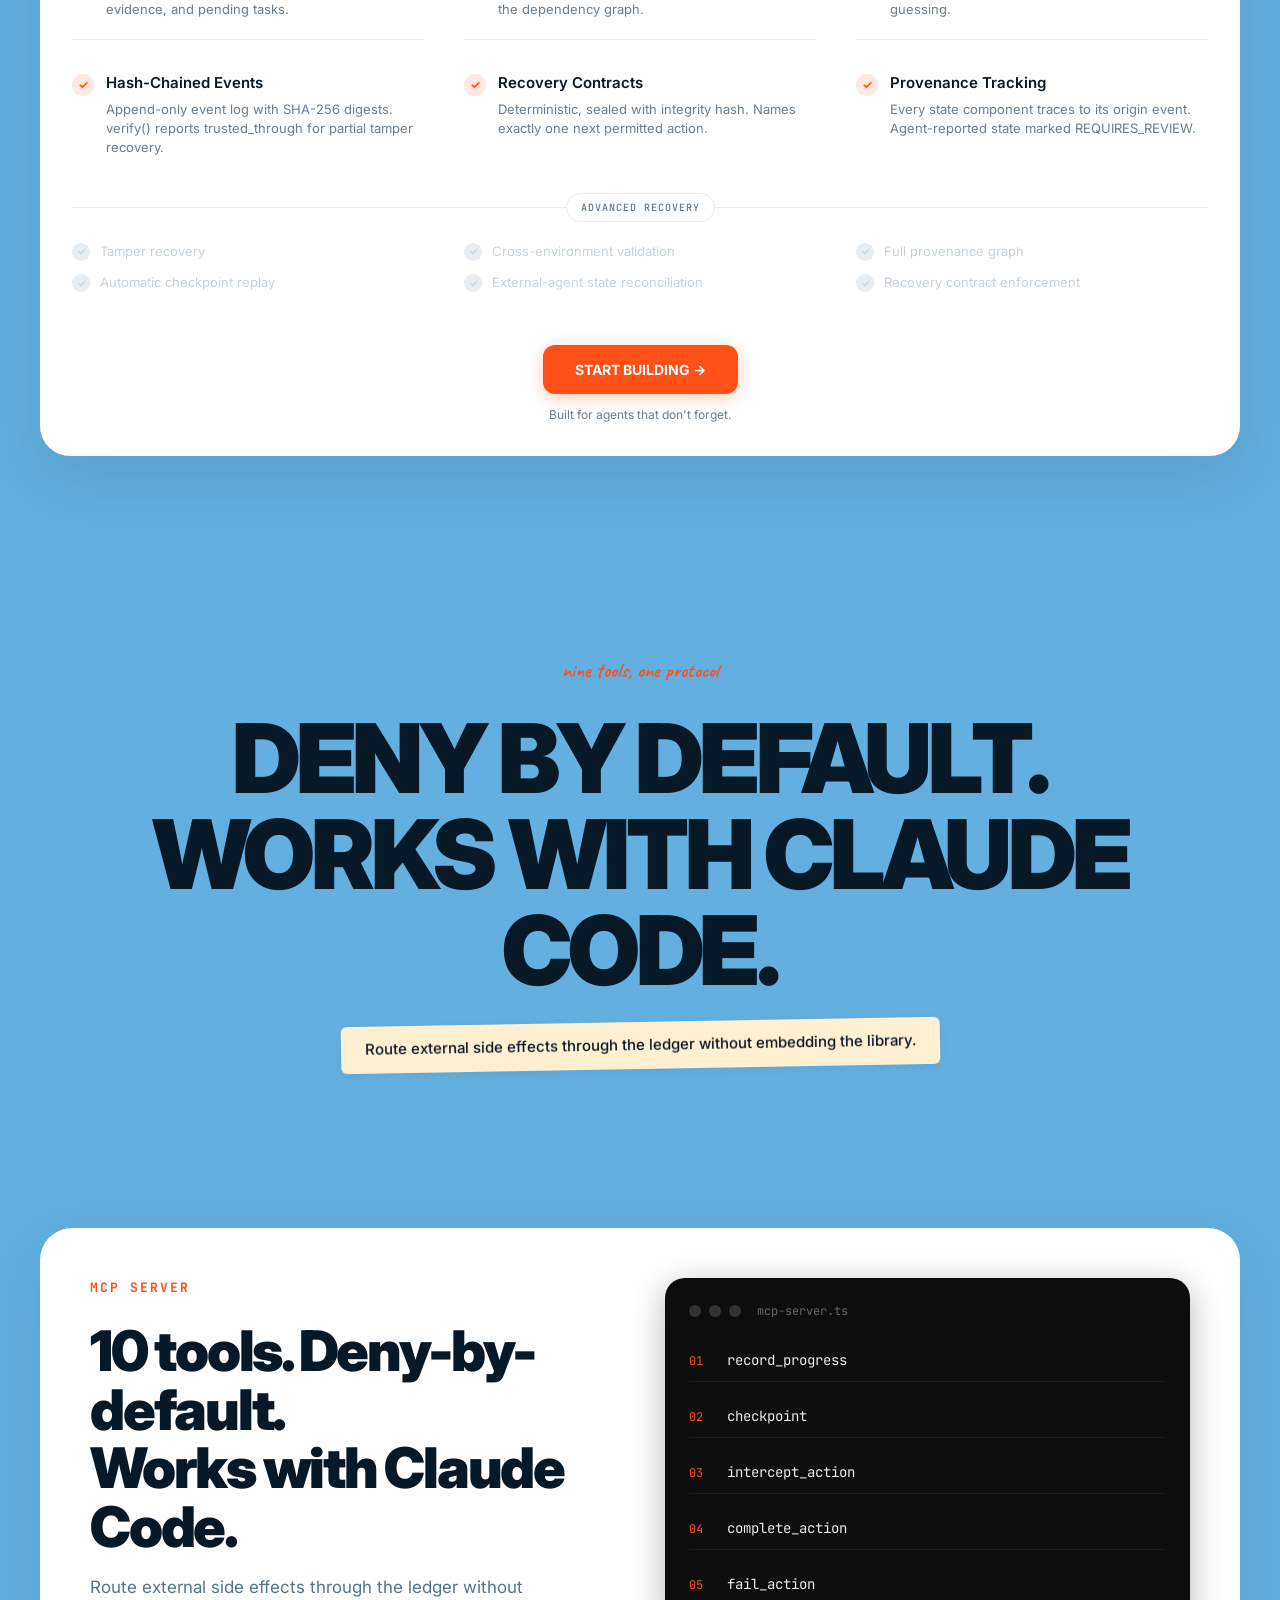
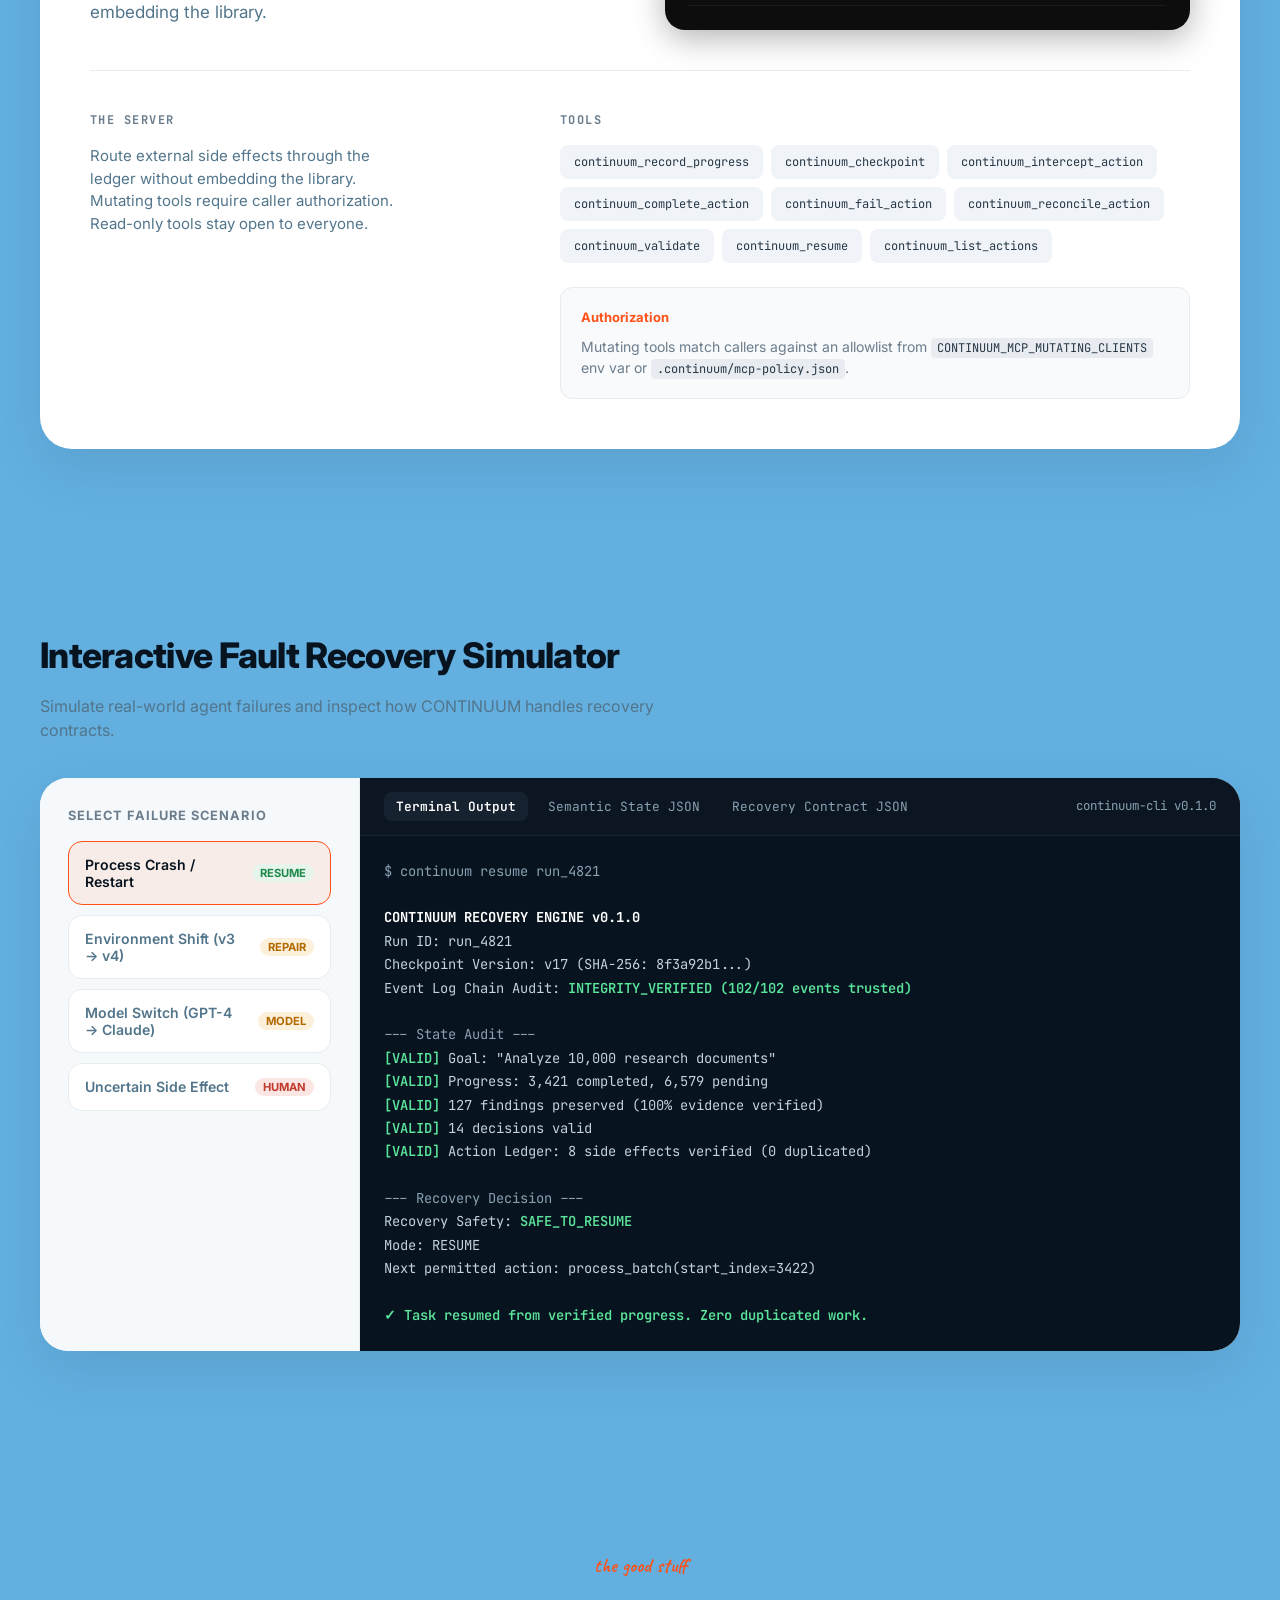
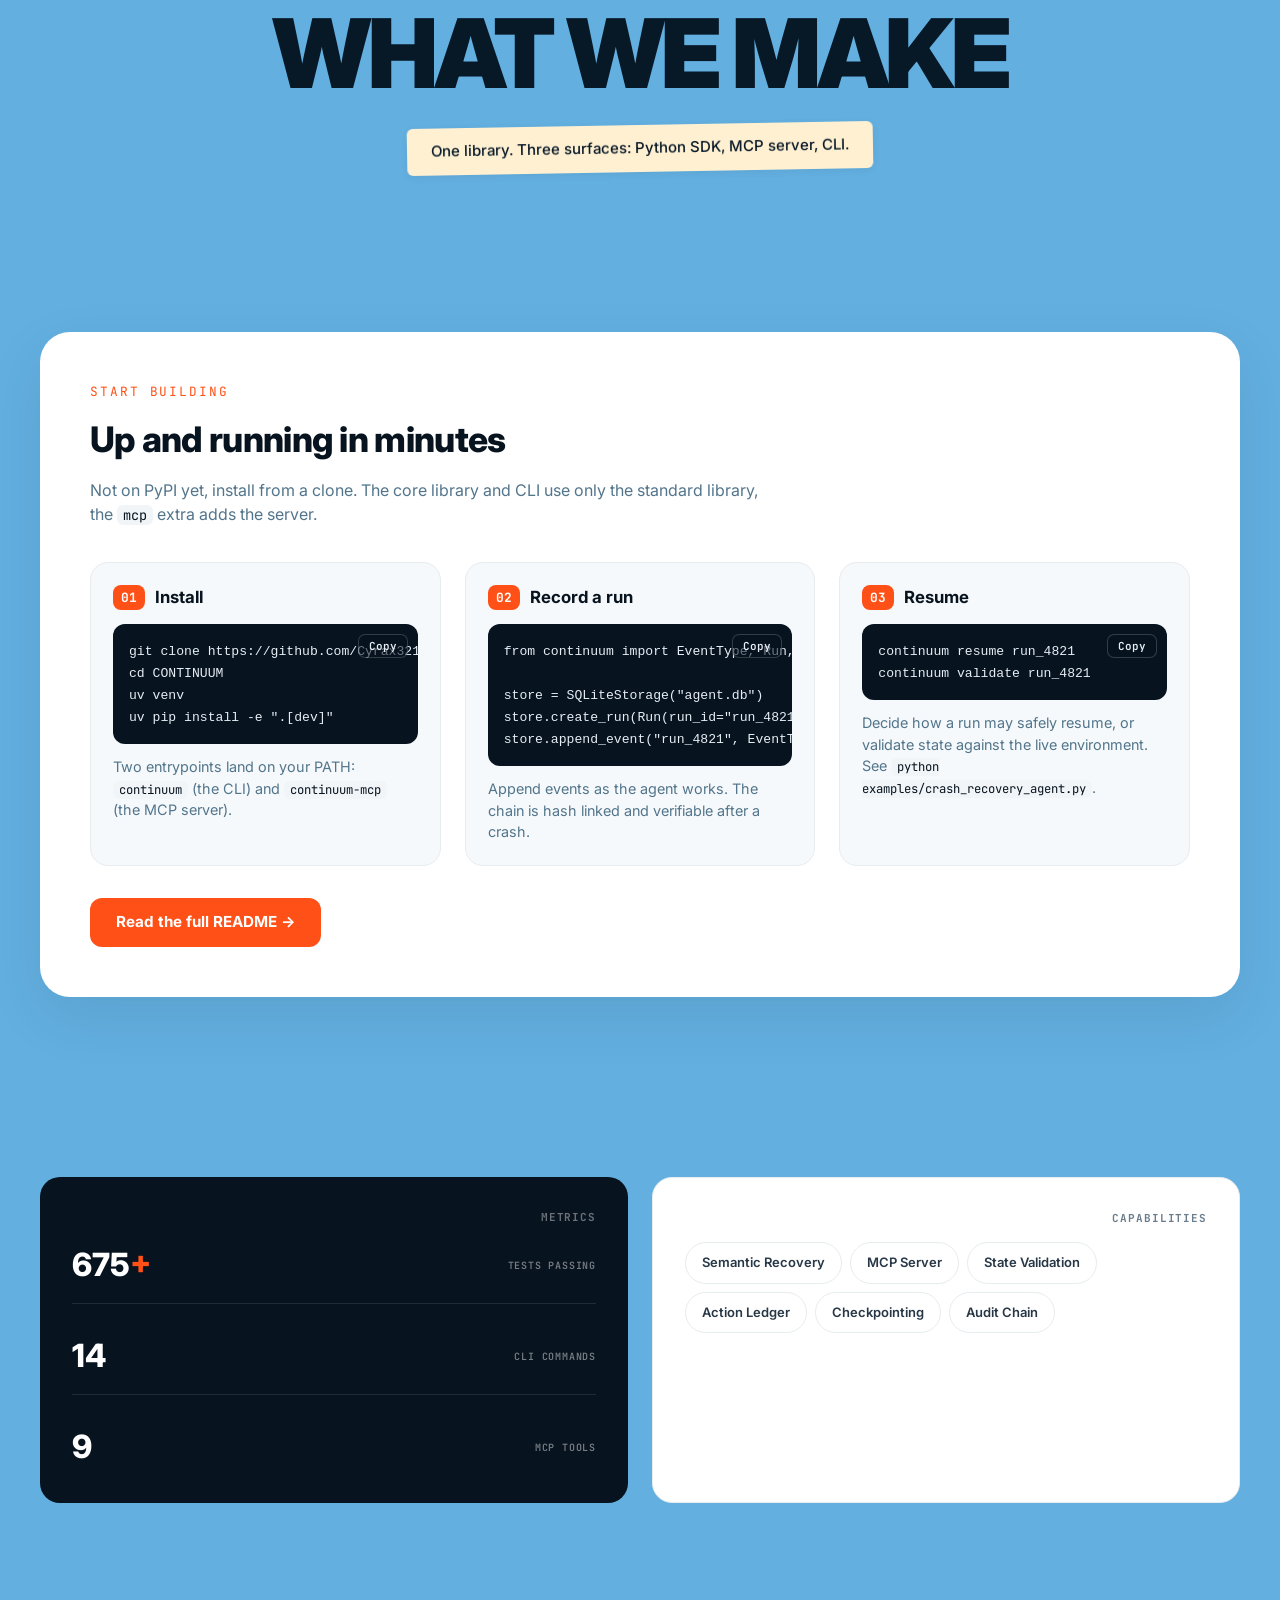
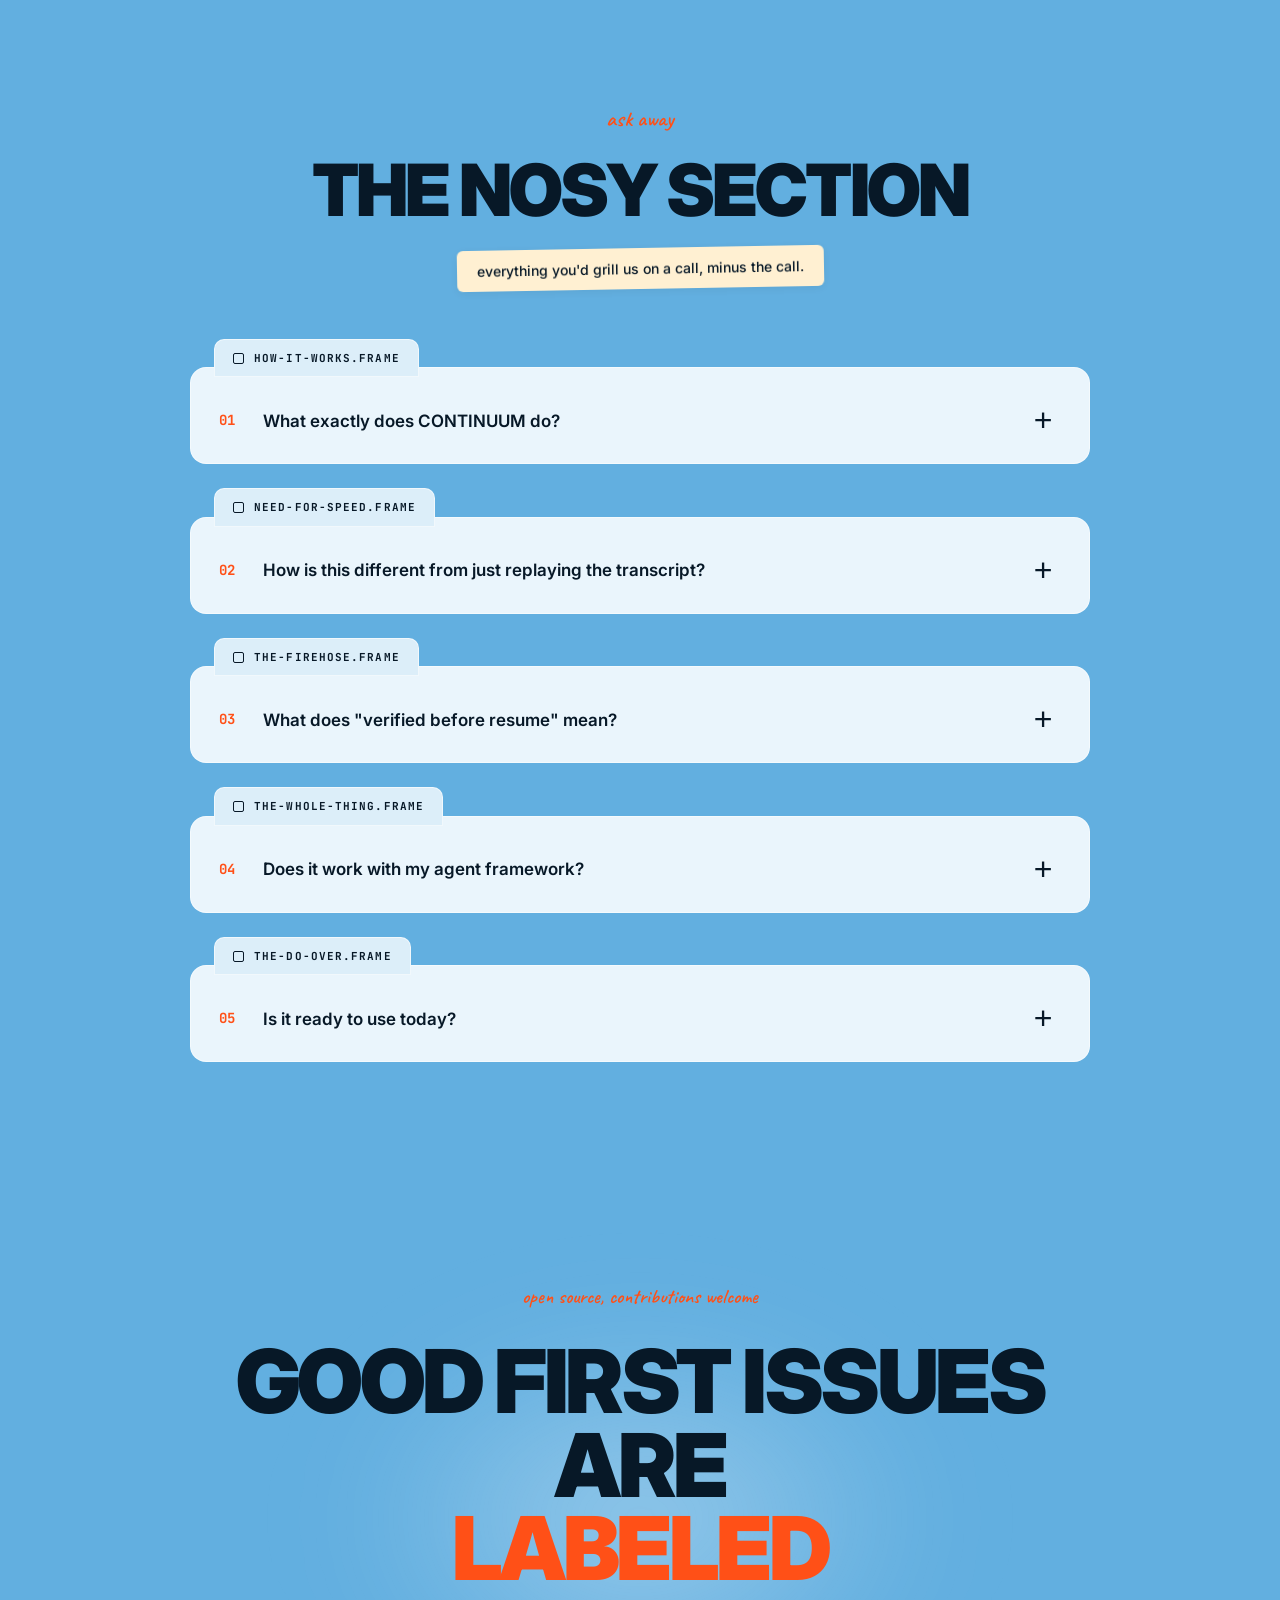
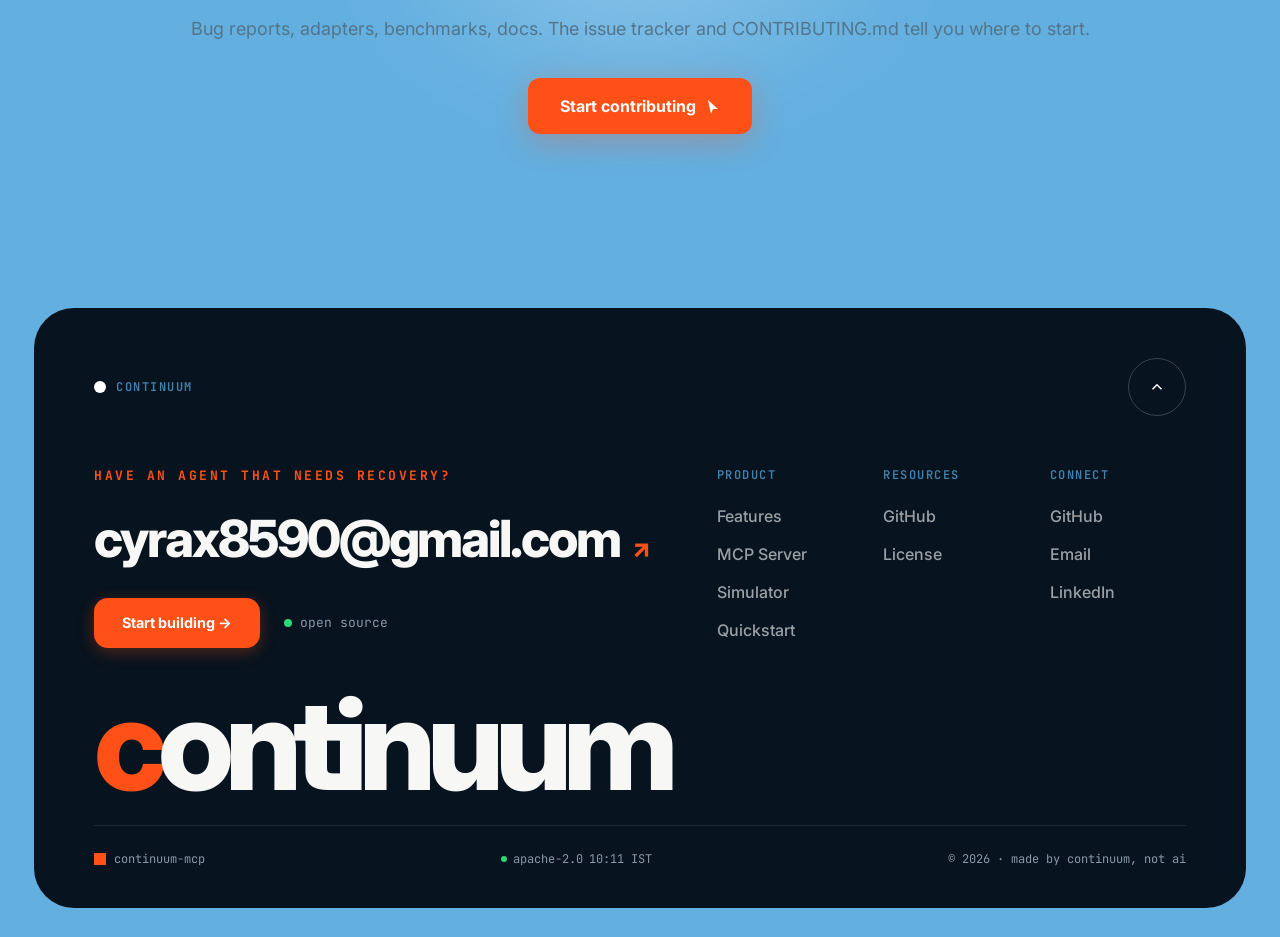
==== commit 89d9df57: "docs(readme): keep Sharyar Naseem attribution without dead GitHub link" ====
--- a/docs/index.html
+++ b/docs/index.html
@@ -386,7 +386,7 @@
       <div class="mcp-top">
         <div class="mcp-top-left">
           <span class="mcp-eyebrow">MCP SERVER</span>
-          <h2 class="mcp-headline">9 tools. Deny-by-default.<br>Works with Claude Code.</h2>
+          <h2 class="mcp-headline">10 tools. Deny-by-default.<br>Works with Claude Code.</h2>
           <p class="mcp-desc">Route external side effects through the ledger without embedding the library.</p>
         </div>
         <div class="mcp-preview">
@@ -628,7 +628,7 @@
           </div>
           <div class="faq-answer" id="faq-answer-4">
             <span class="answer-label">ANSWER</span>
-            <p class="answer-text">It is framework-agnostic. There are adapters for generic Python, the OpenAI Agents SDK, and LangGraph, plus a deny-by-default MCP server (9 tools) that lets Claude Code and other MCP clients route side effects through the ledger without embedding the library.</p>
+            <p class="answer-text">It is framework-agnostic. There are adapters for generic Python, the OpenAI Agents SDK, LangGraph, and LangChain, plus a deny-by-default MCP server (10 tools) that lets Claude Code and other MCP clients route side effects through the ledger without embedding the library.</p>
           </div>
         </div>
         <div class="faq-item">
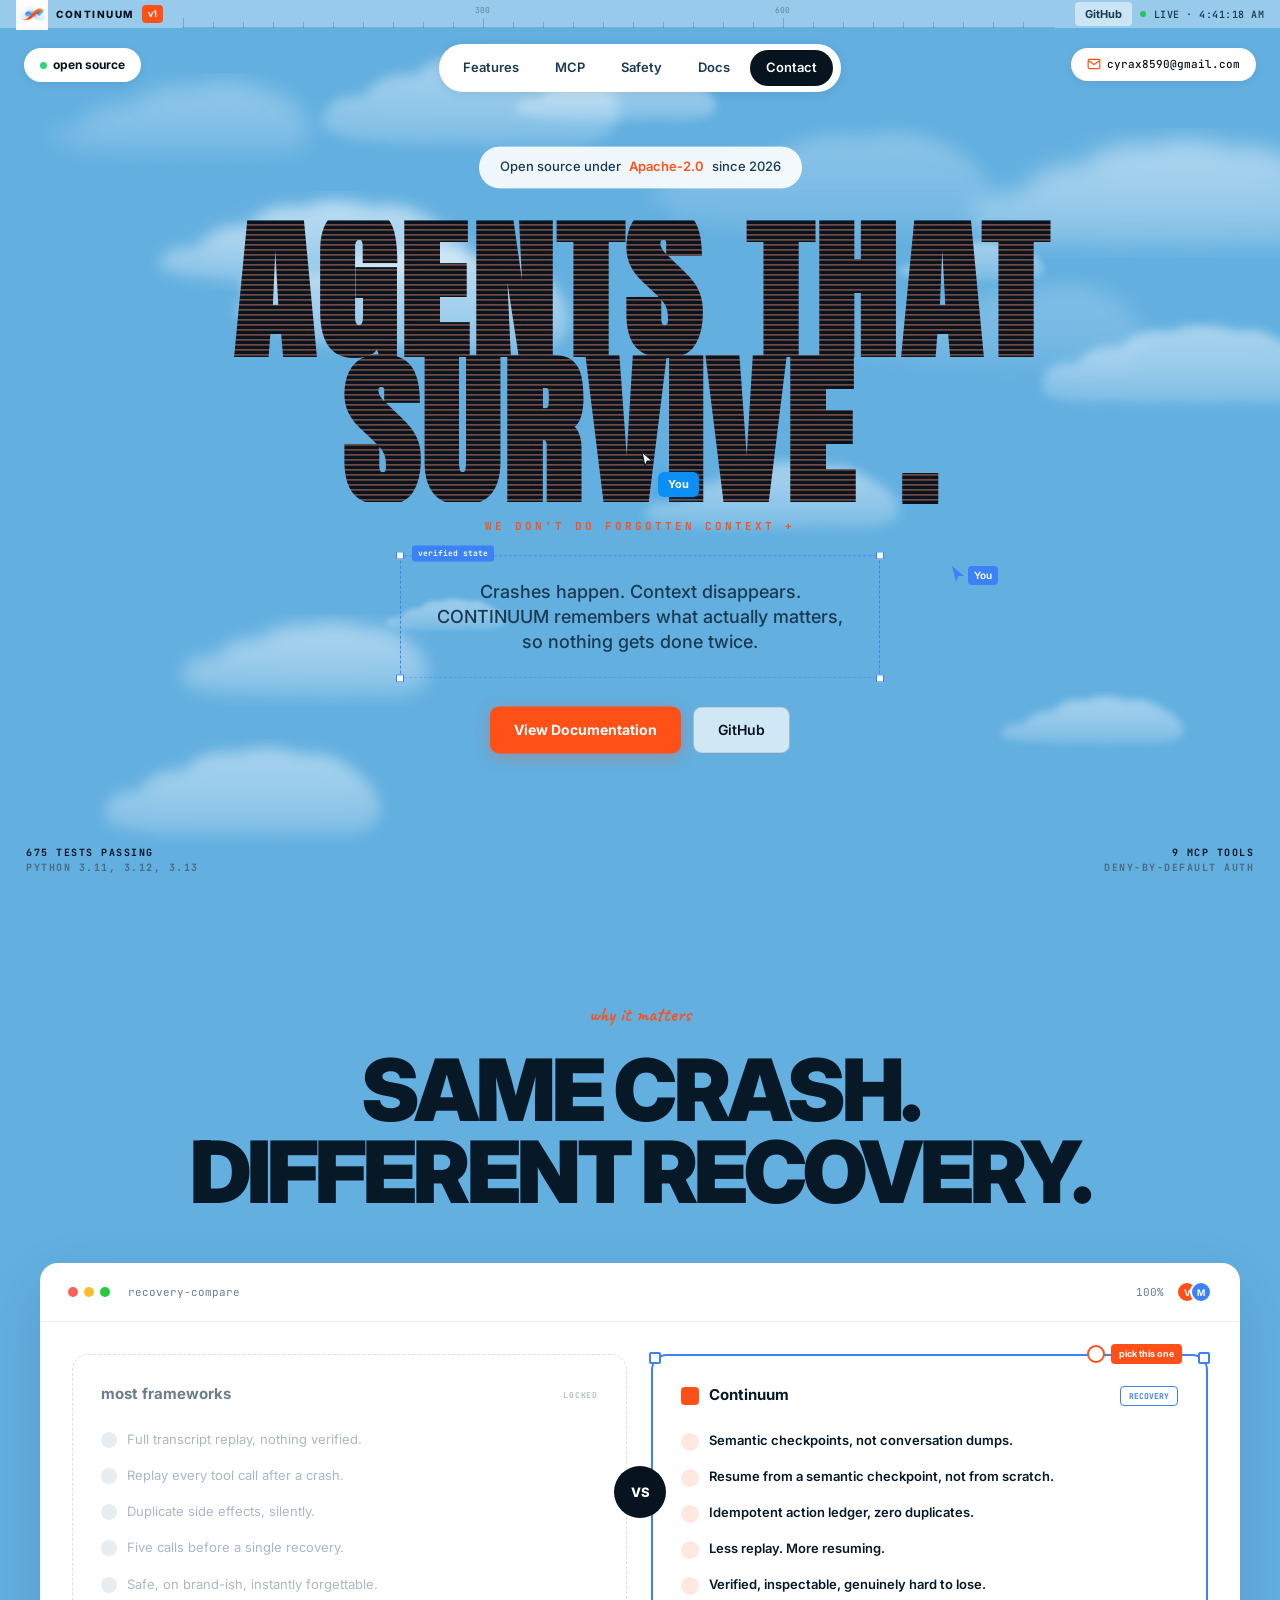
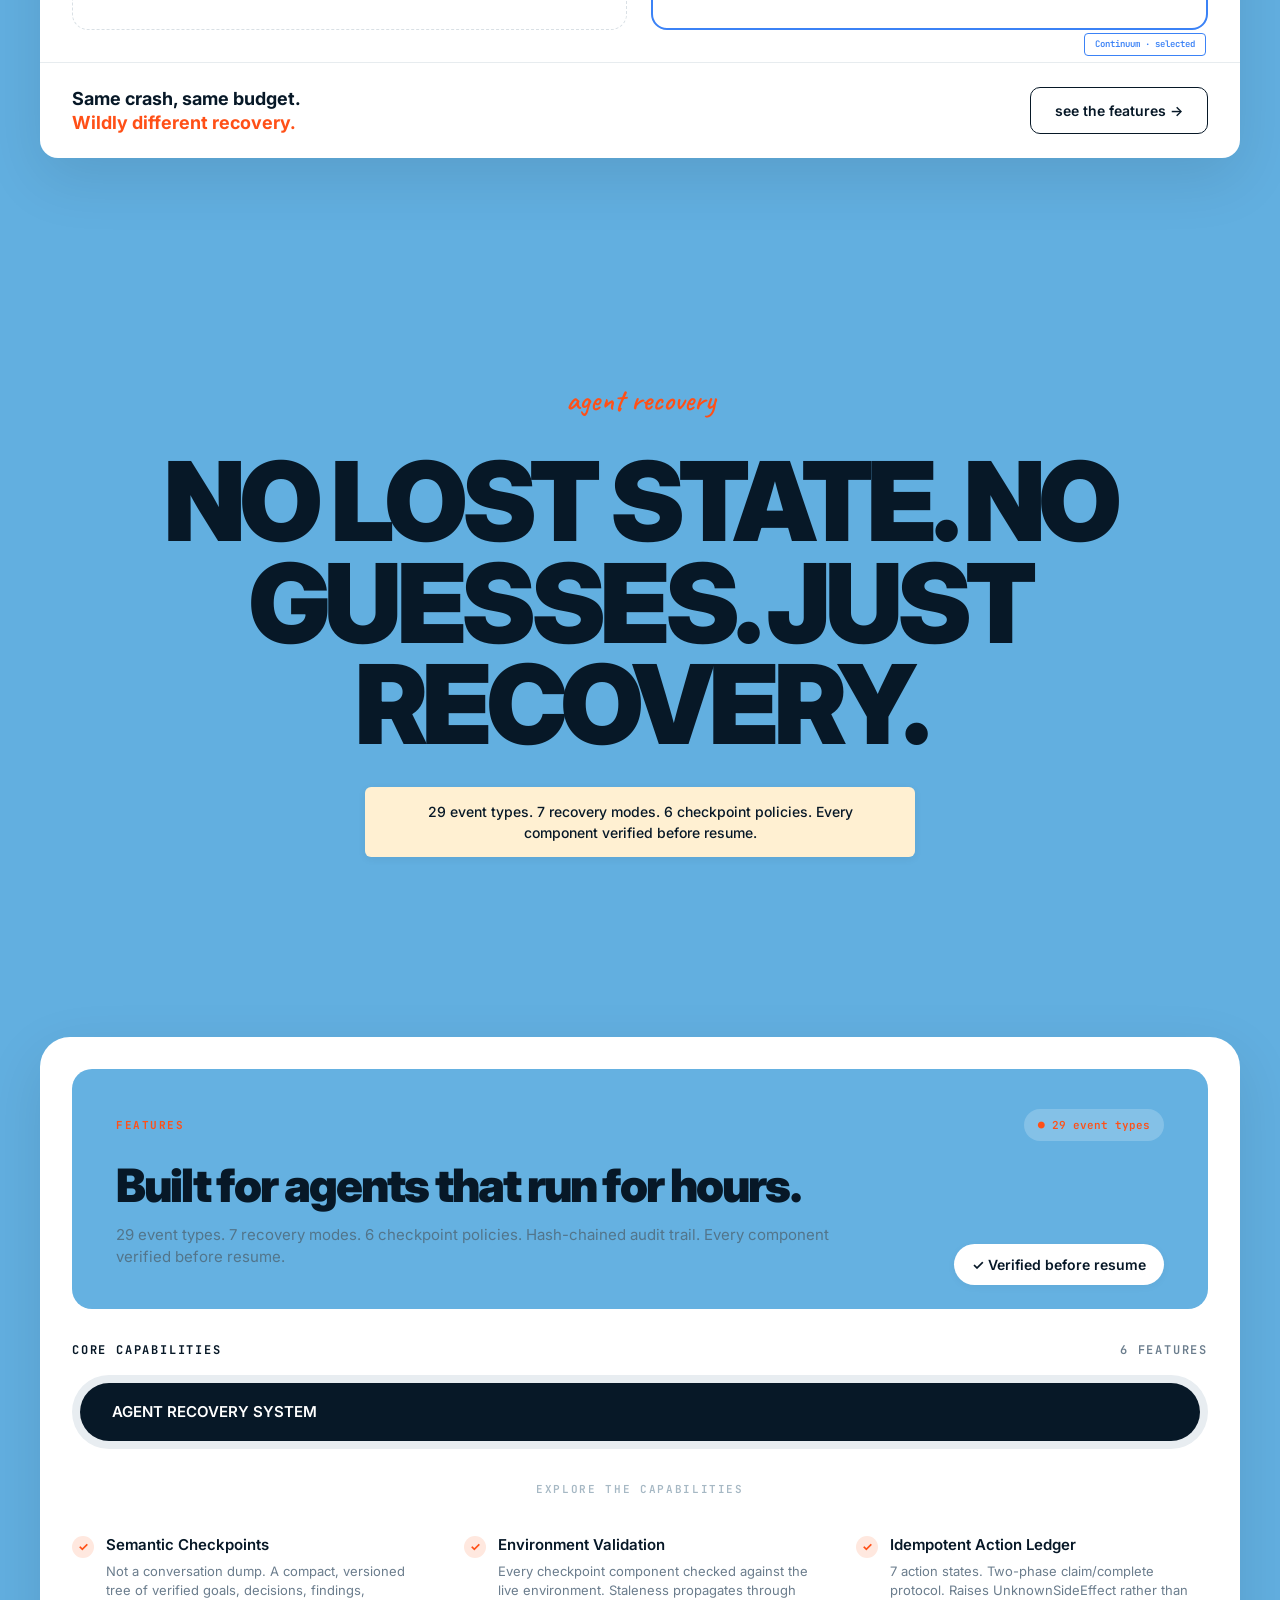
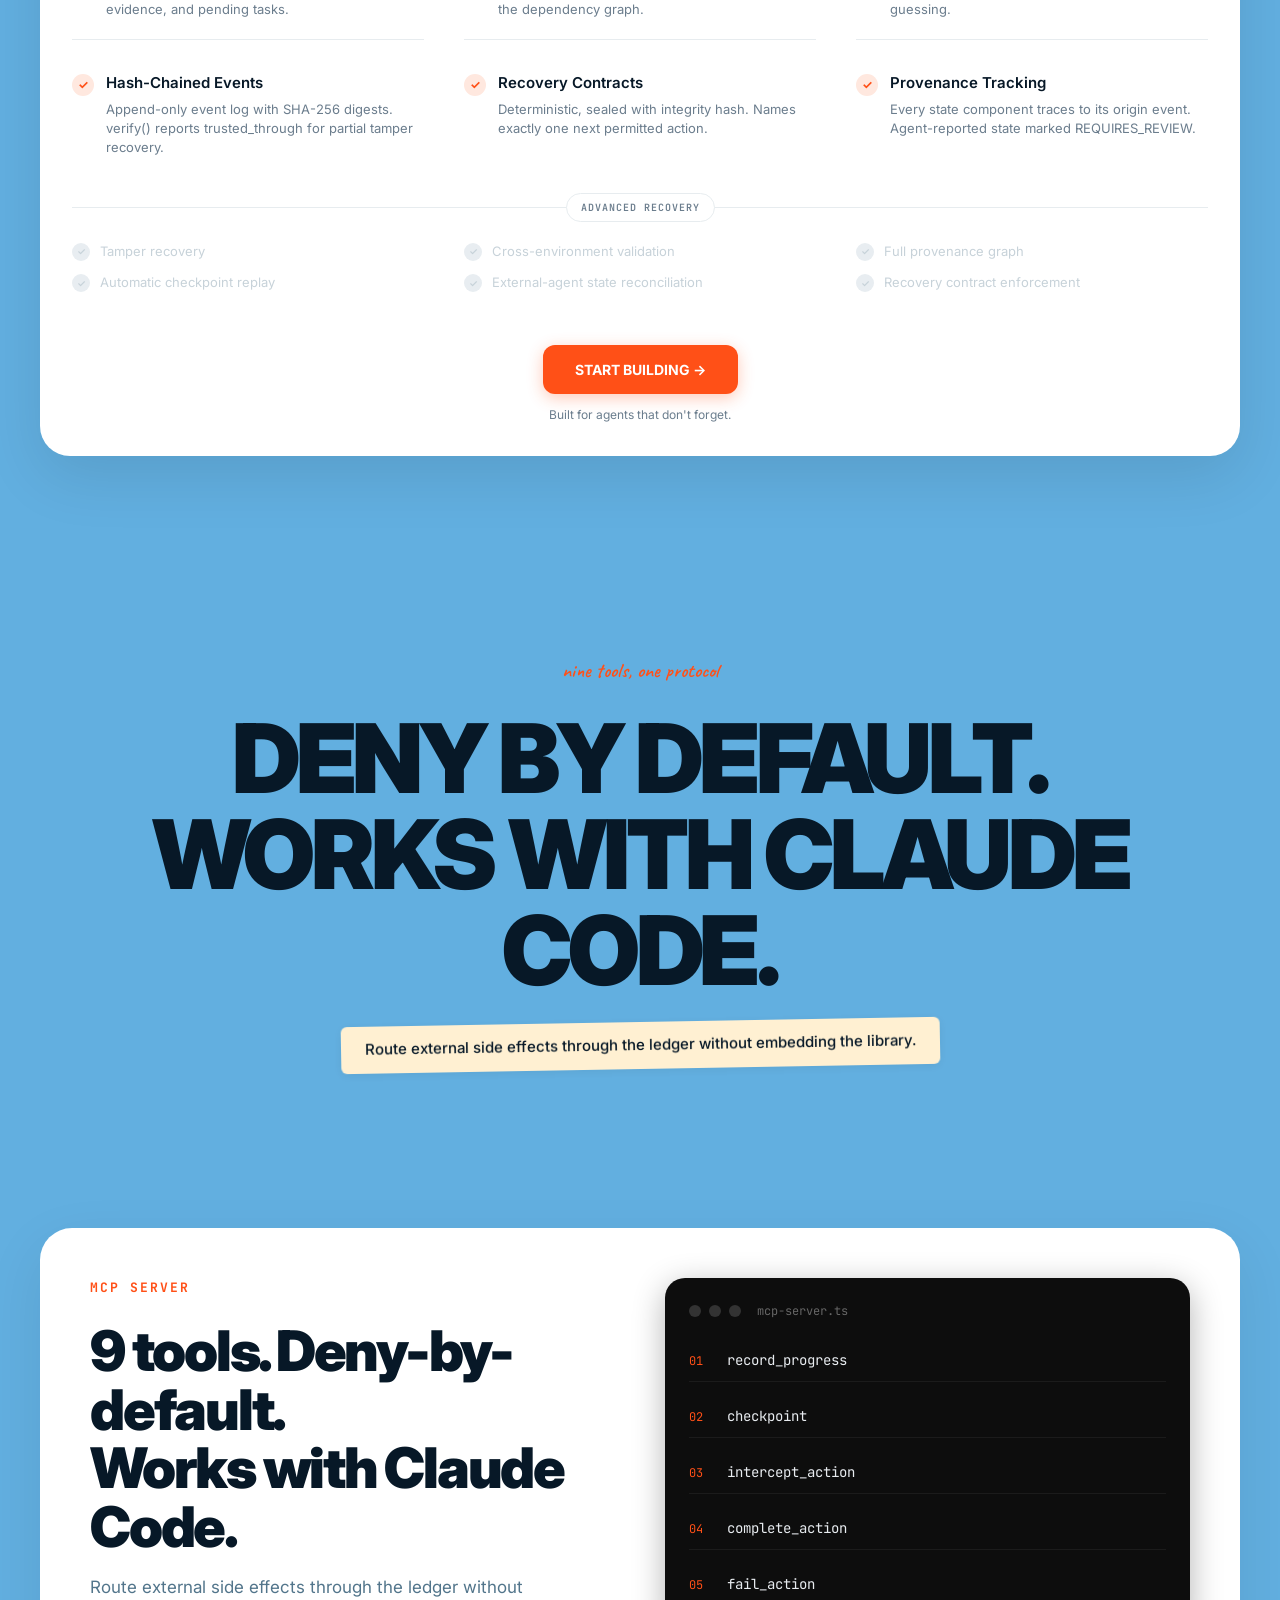
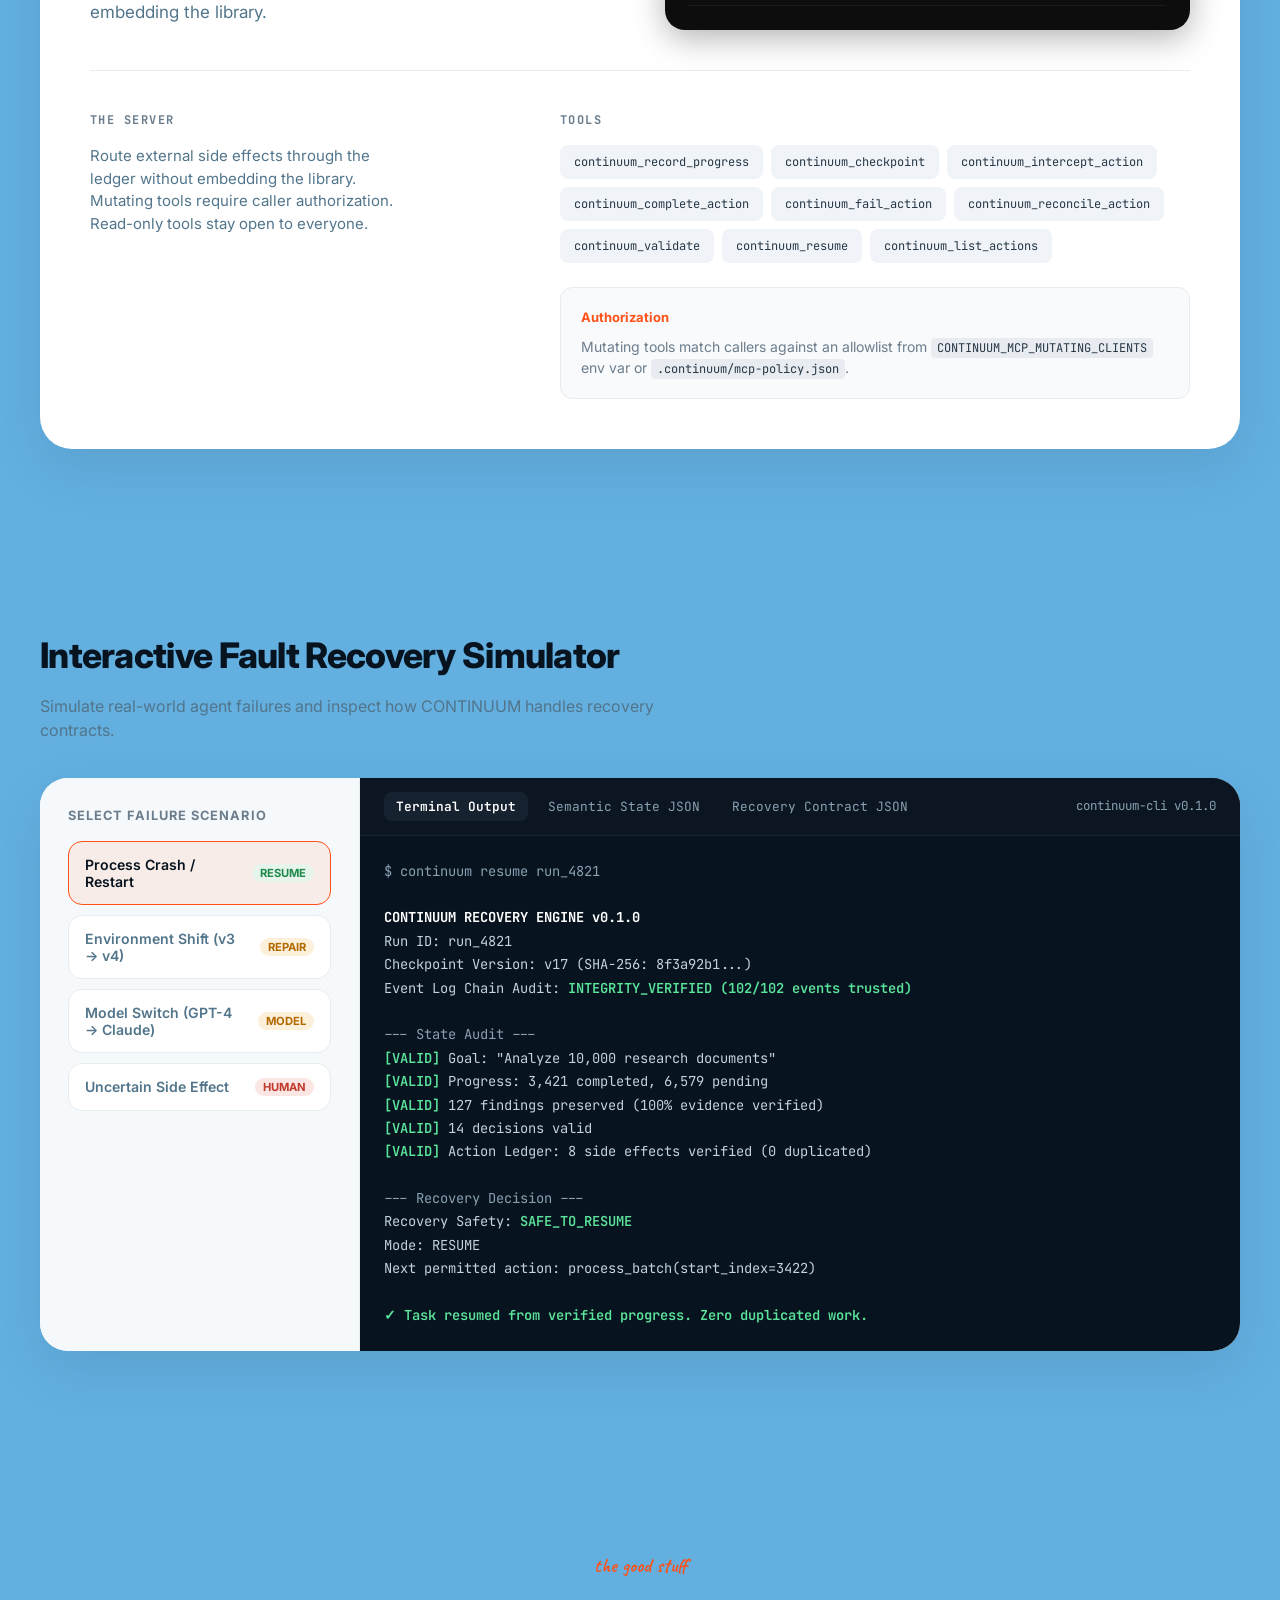
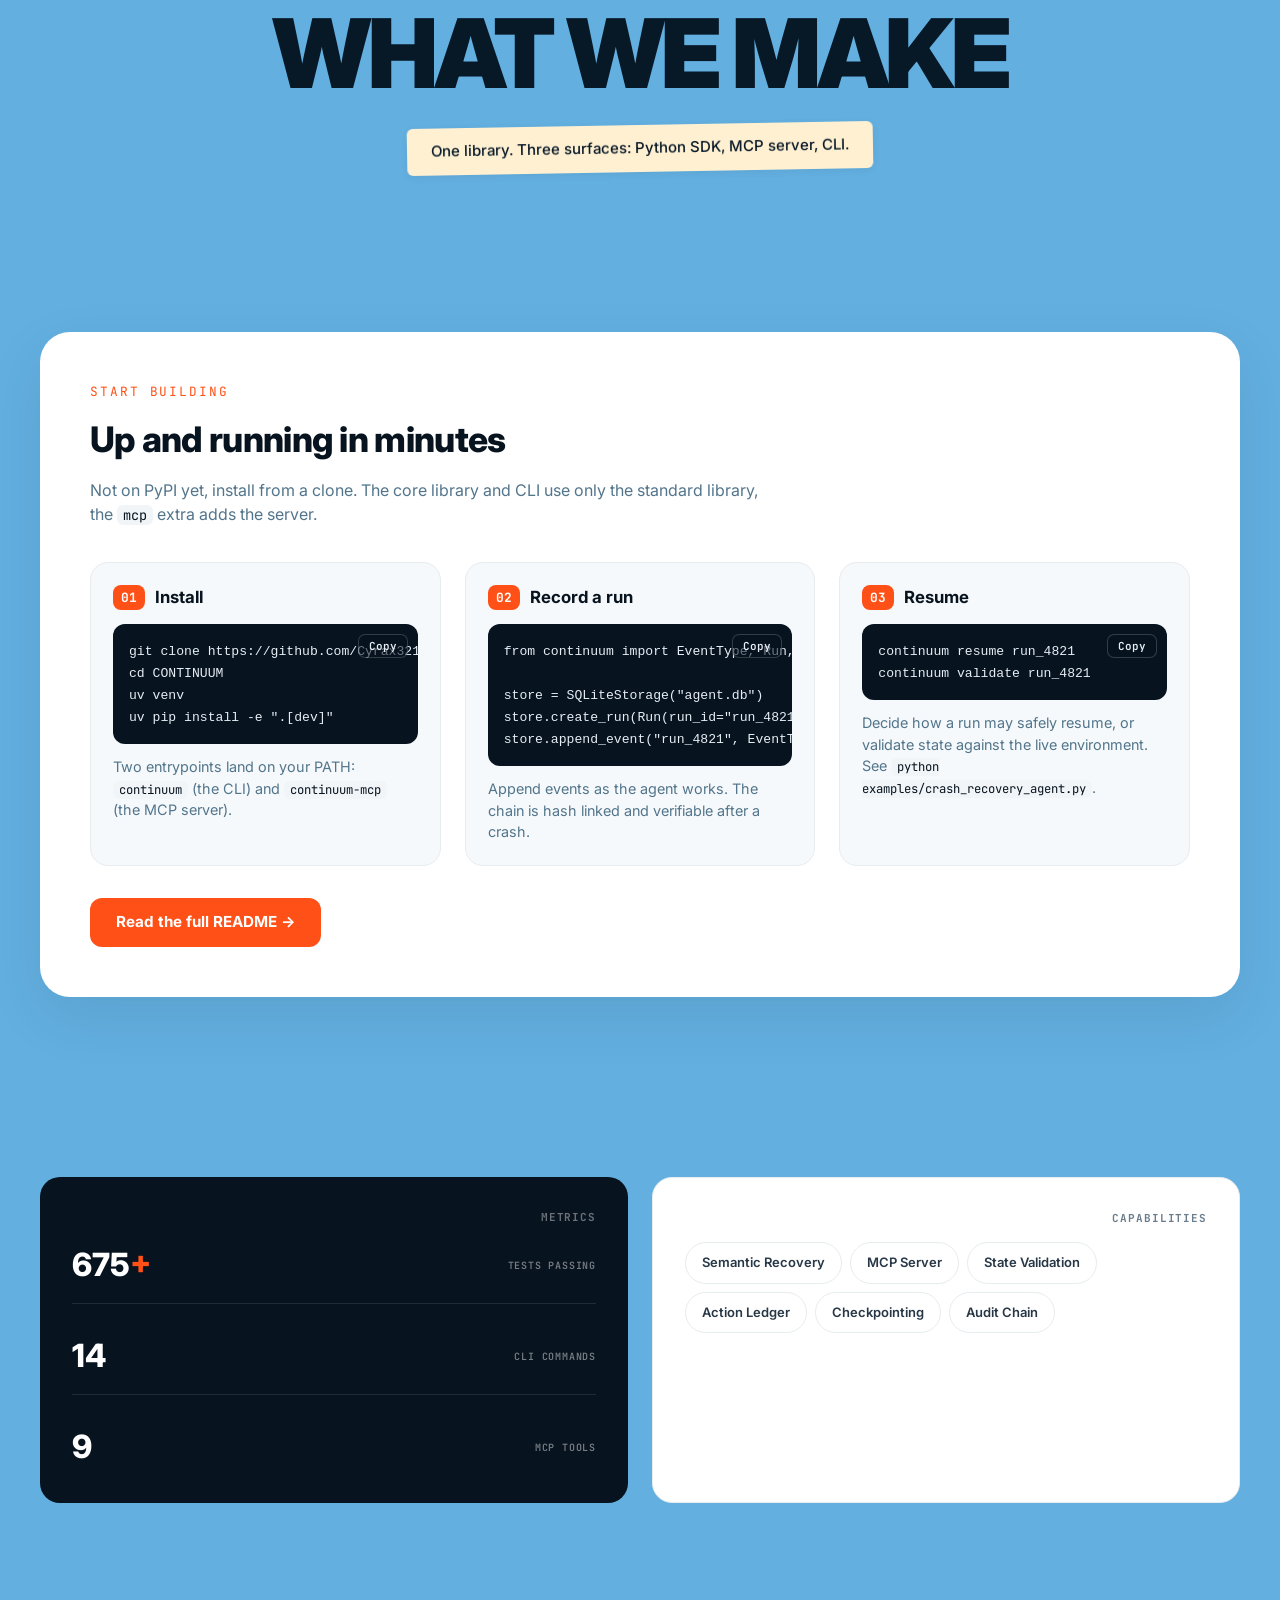
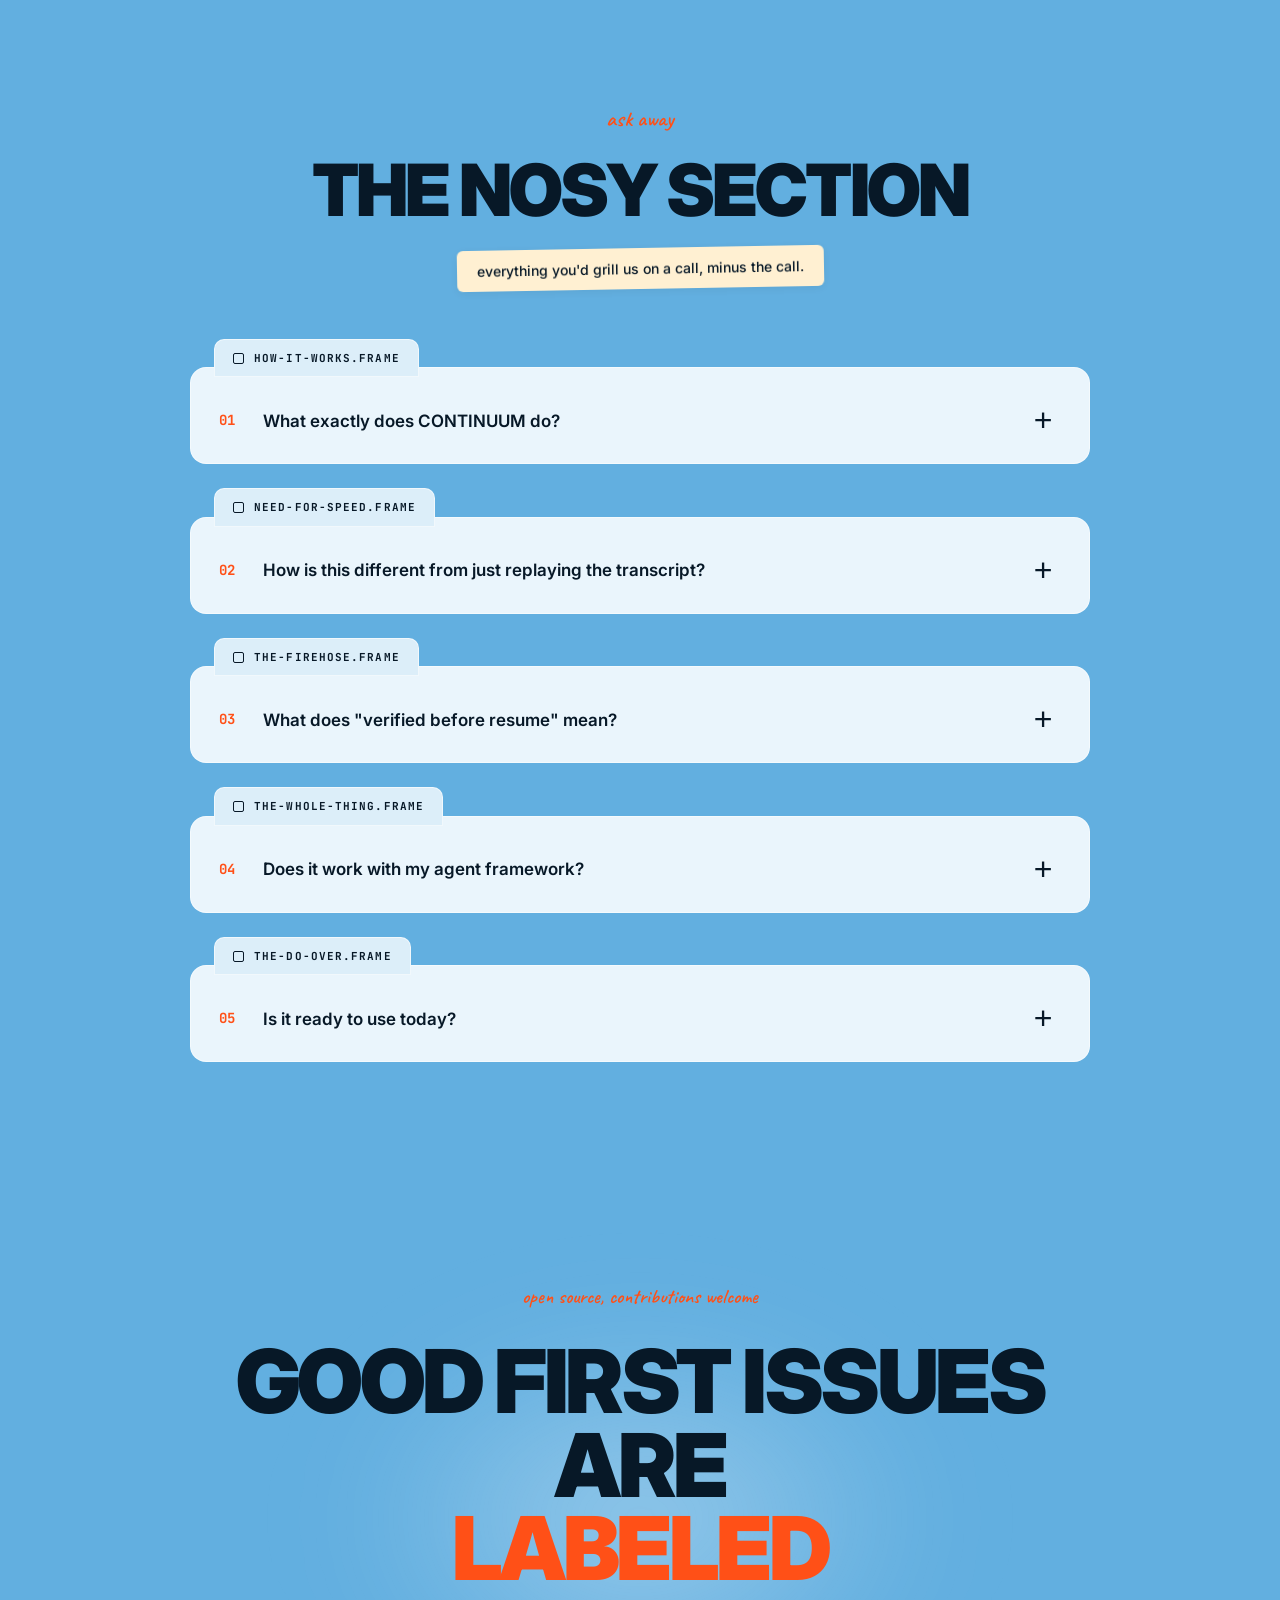
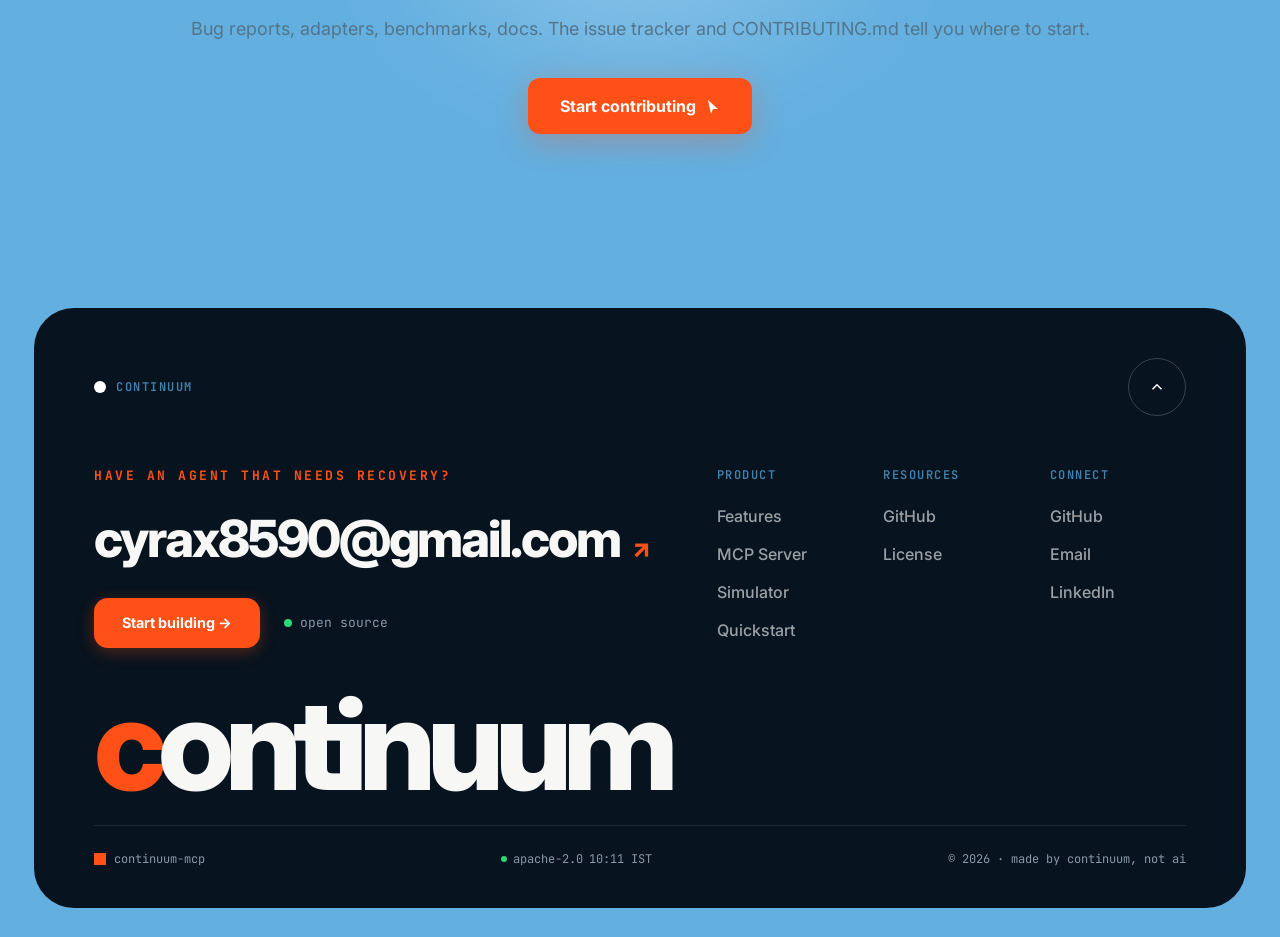
==== commit 25cb7ed7: "revert: drop accidentally committed doc files, keep README contributor fix" ====
--- a/docs/index.html
+++ b/docs/index.html
@@ -386,7 +386,7 @@
       <div class="mcp-top">
         <div class="mcp-top-left">
           <span class="mcp-eyebrow">MCP SERVER</span>
-          <h2 class="mcp-headline">10 tools. Deny-by-default.<br>Works with Claude Code.</h2>
+          <h2 class="mcp-headline">9 tools. Deny-by-default.<br>Works with Claude Code.</h2>
           <p class="mcp-desc">Route external side effects through the ledger without embedding the library.</p>
         </div>
         <div class="mcp-preview">
@@ -628,7 +628,7 @@
           </div>
           <div class="faq-answer" id="faq-answer-4">
             <span class="answer-label">ANSWER</span>
-            <p class="answer-text">It is framework-agnostic. There are adapters for generic Python, the OpenAI Agents SDK, LangGraph, and LangChain, plus a deny-by-default MCP server (10 tools) that lets Claude Code and other MCP clients route side effects through the ledger without embedding the library.</p>
+            <p class="answer-text">It is framework-agnostic. There are adapters for generic Python, the OpenAI Agents SDK, and LangGraph, plus a deny-by-default MCP server (9 tools) that lets Claude Code and other MCP clients route side effects through the ledger without embedding the library.</p>
           </div>
         </div>
         <div class="faq-item">
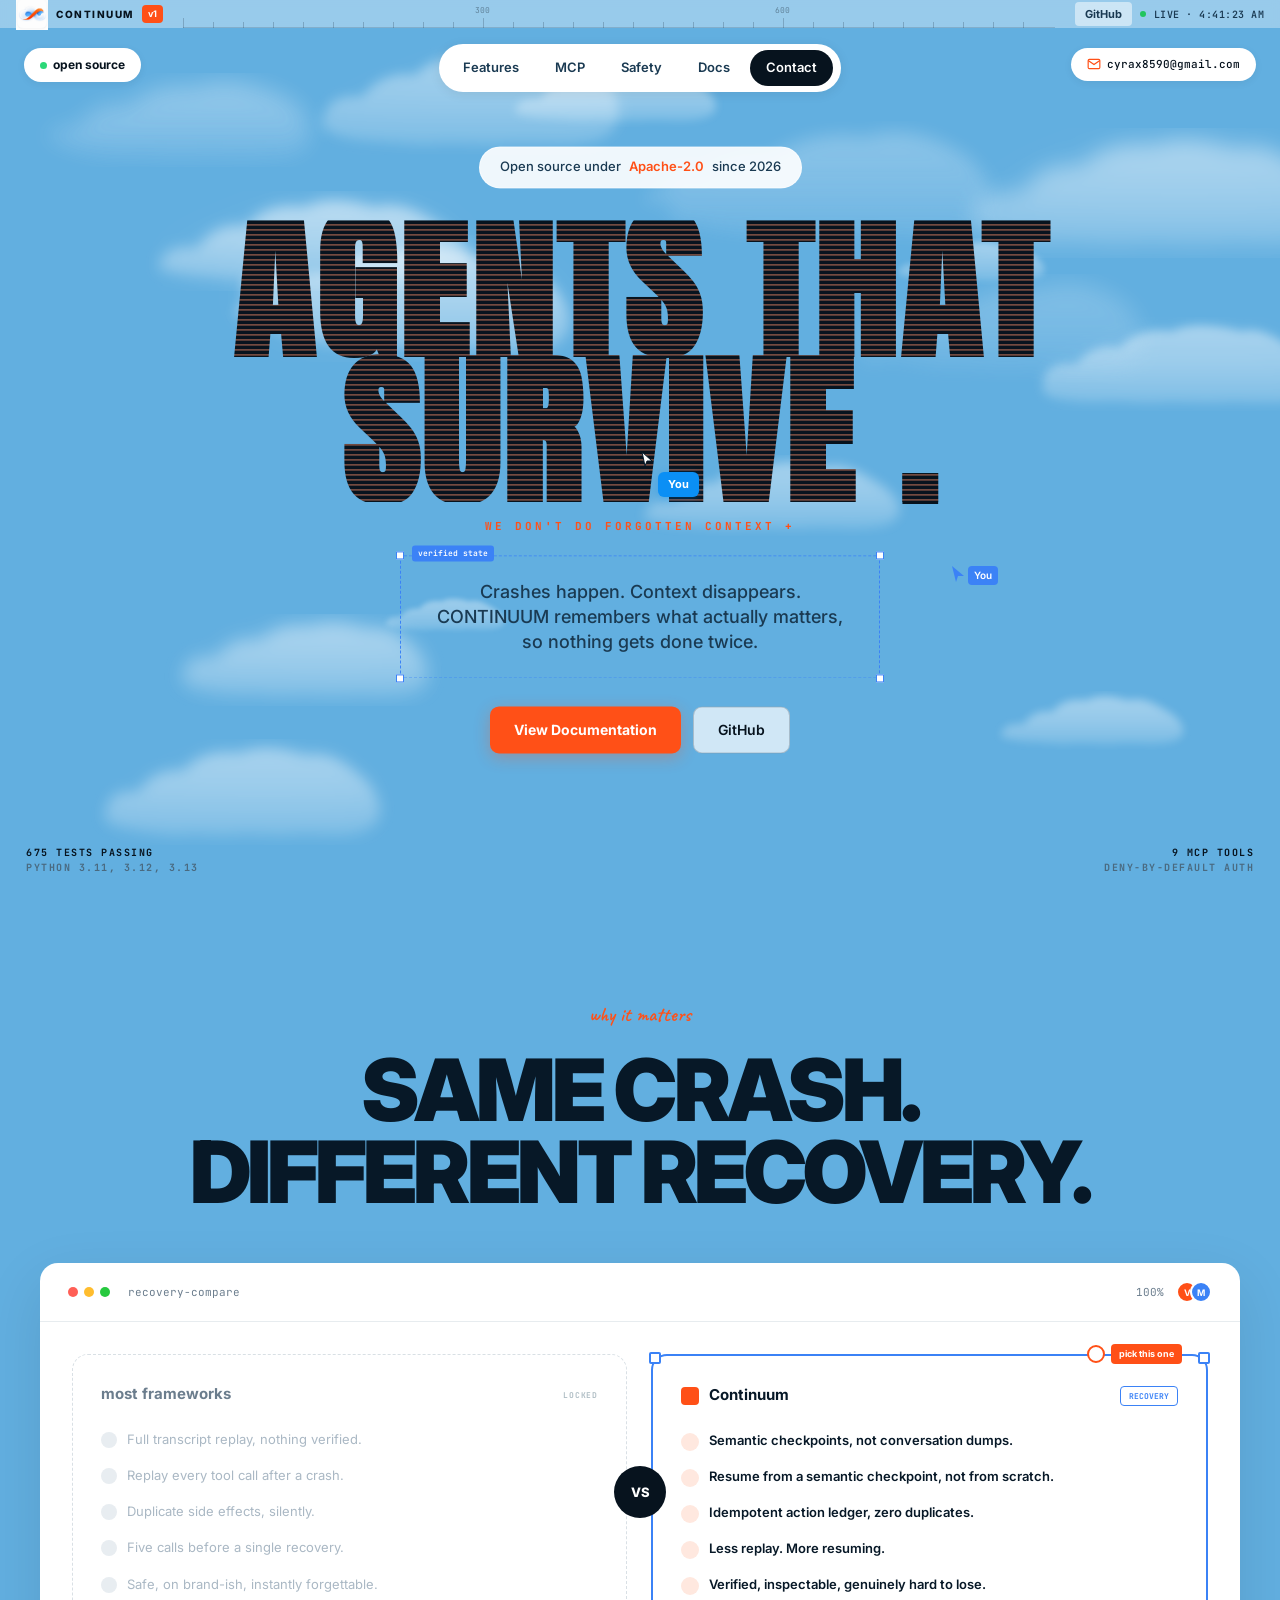
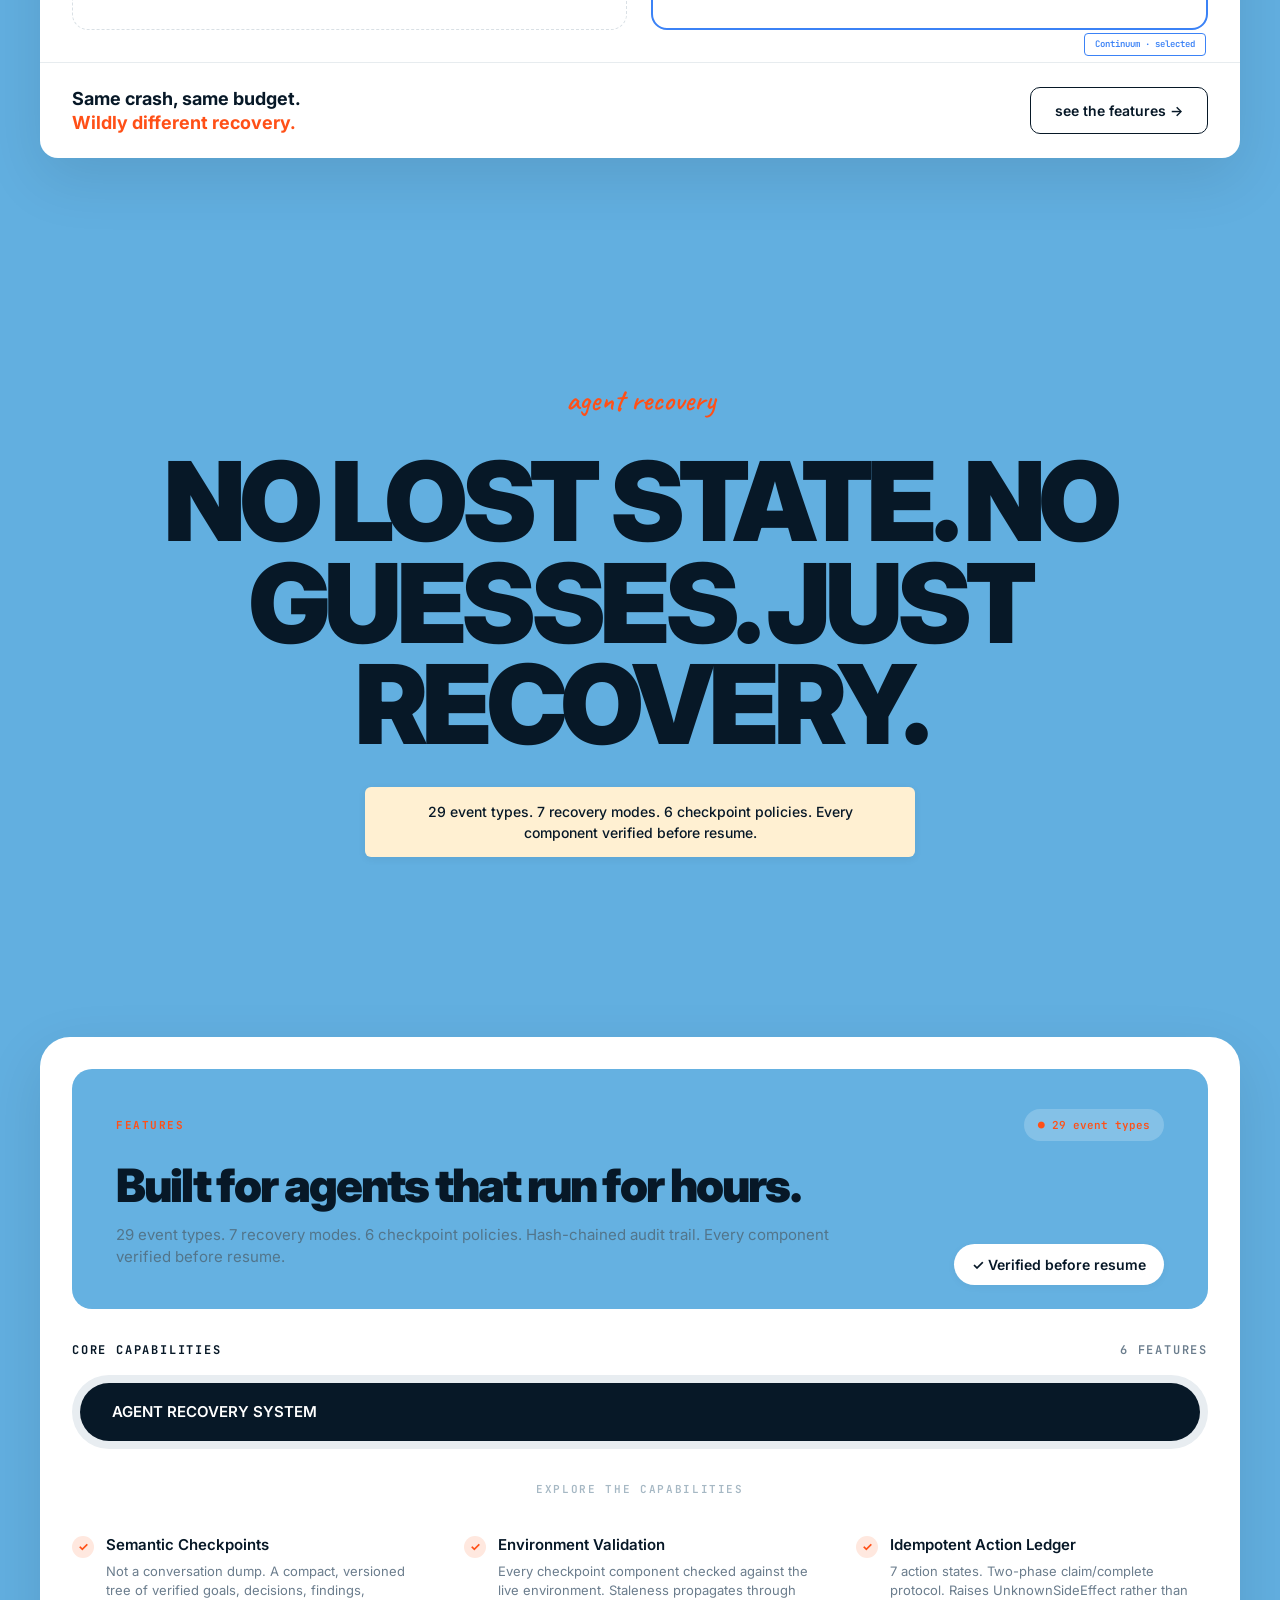
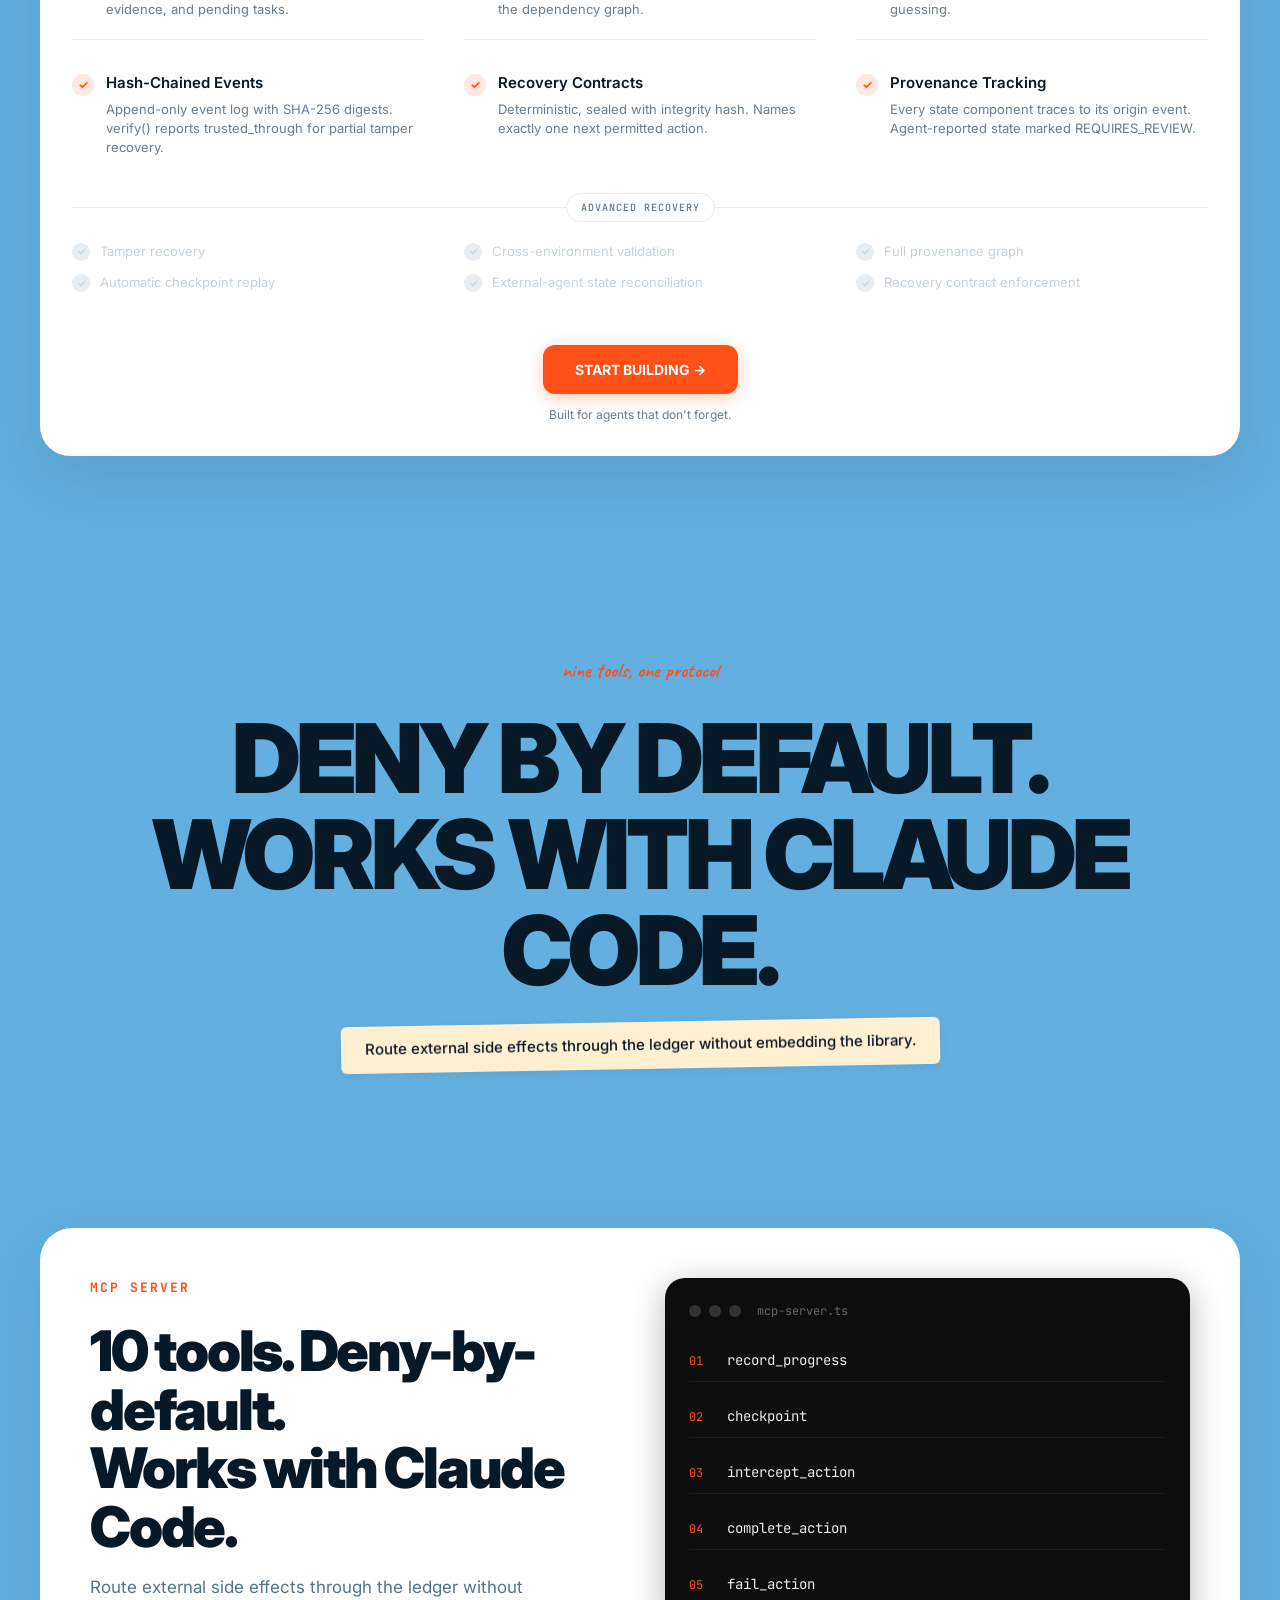
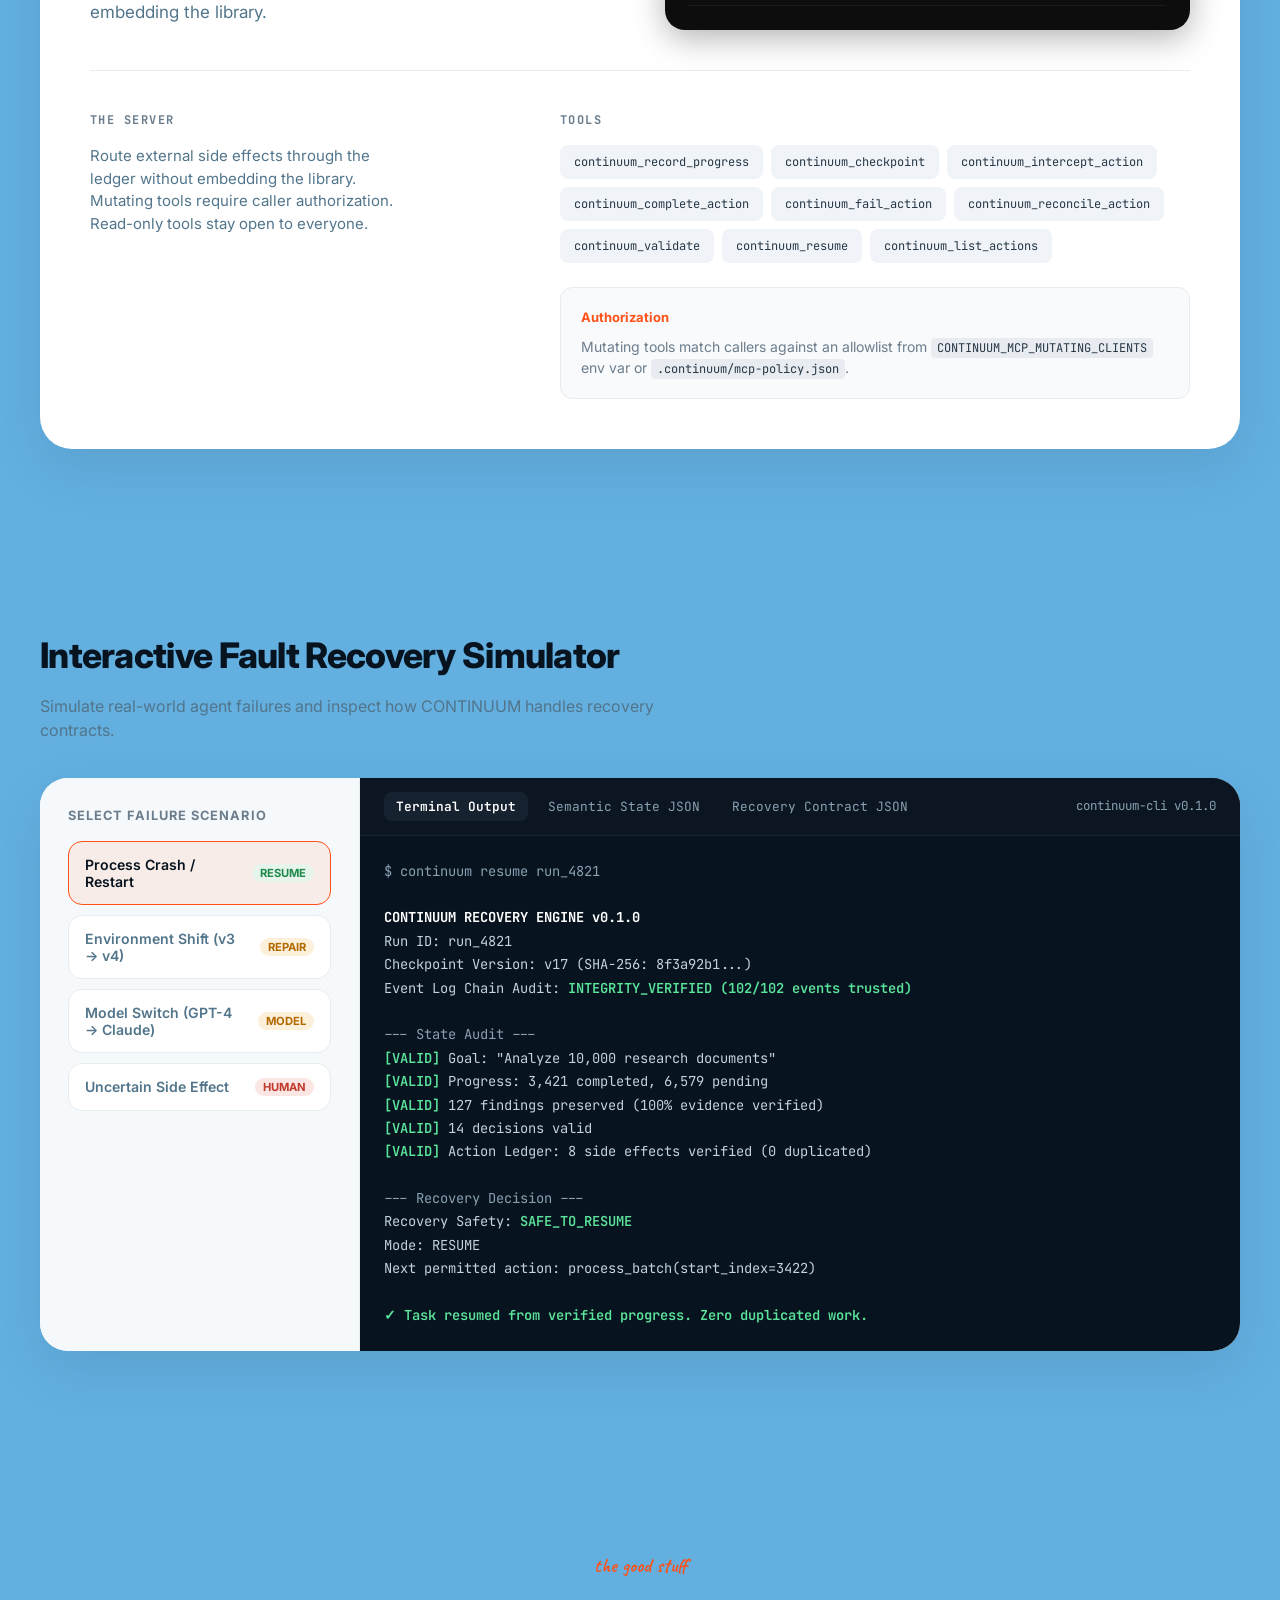
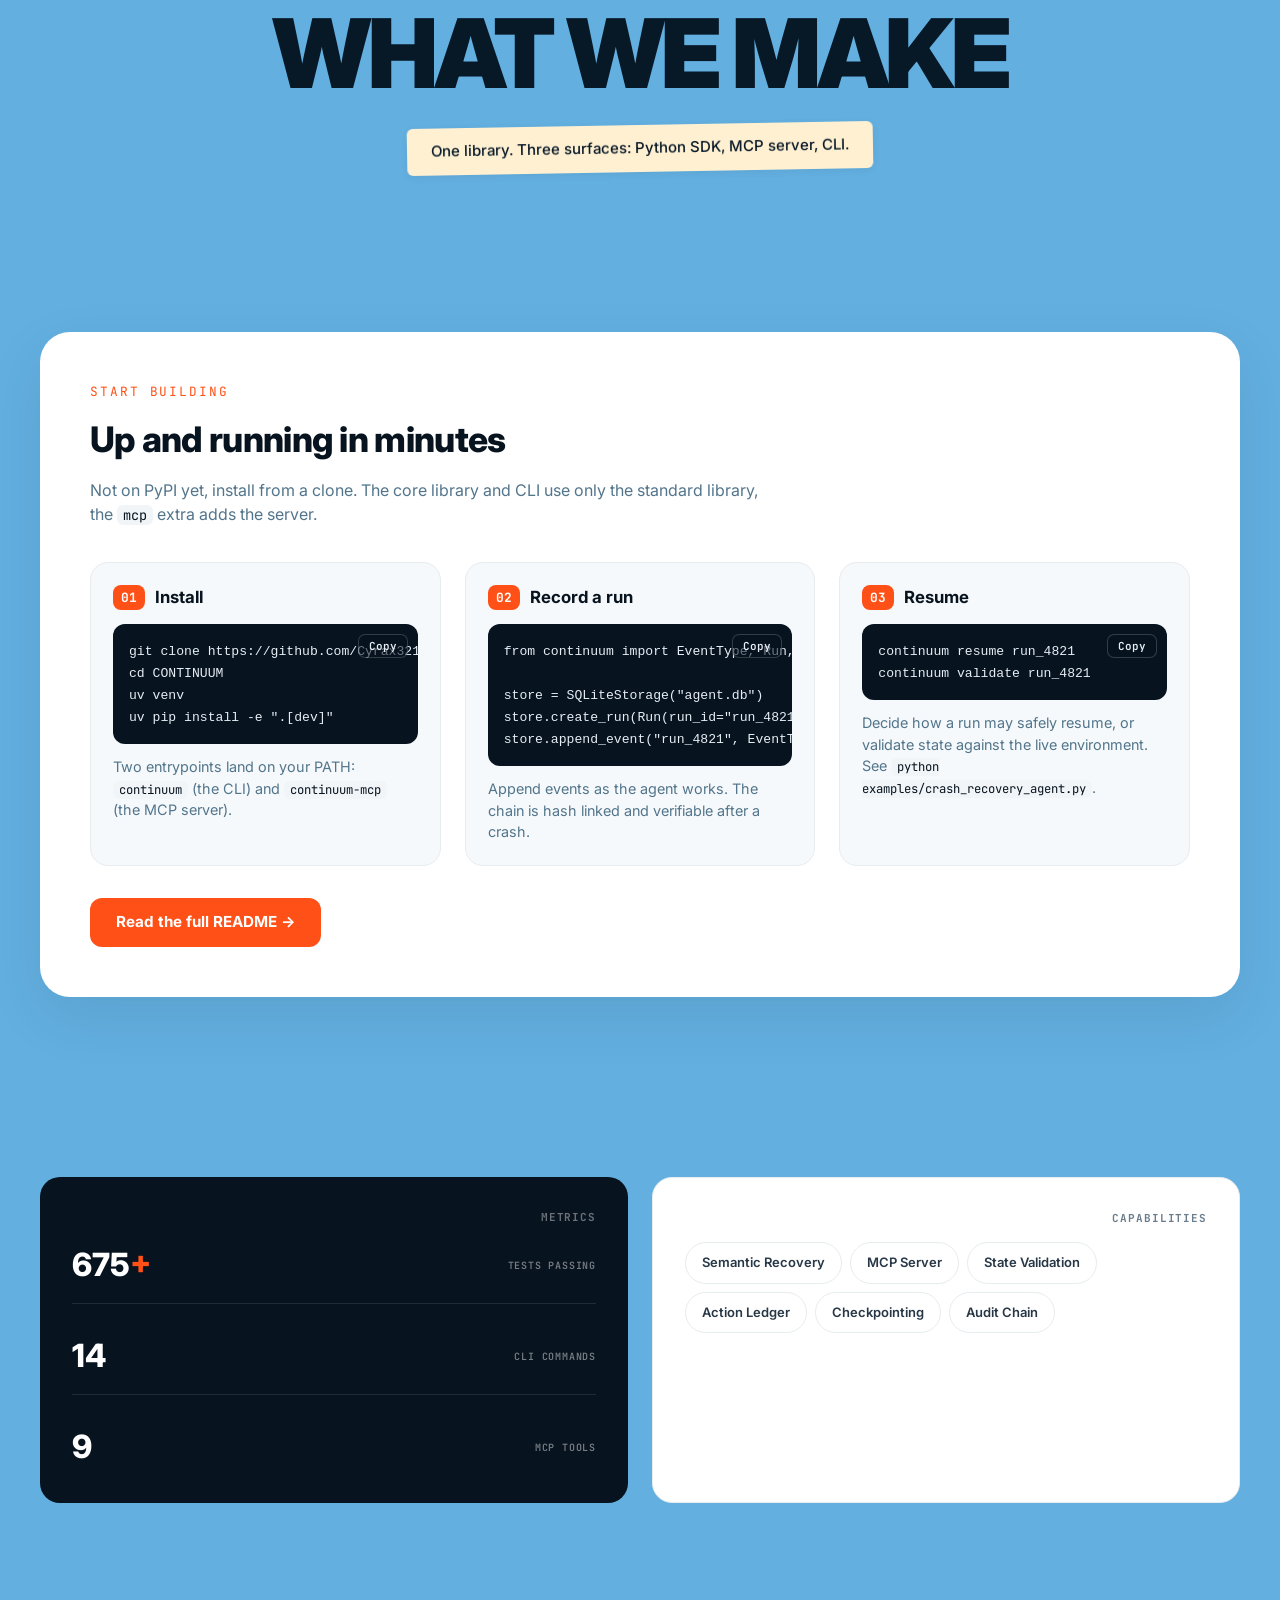
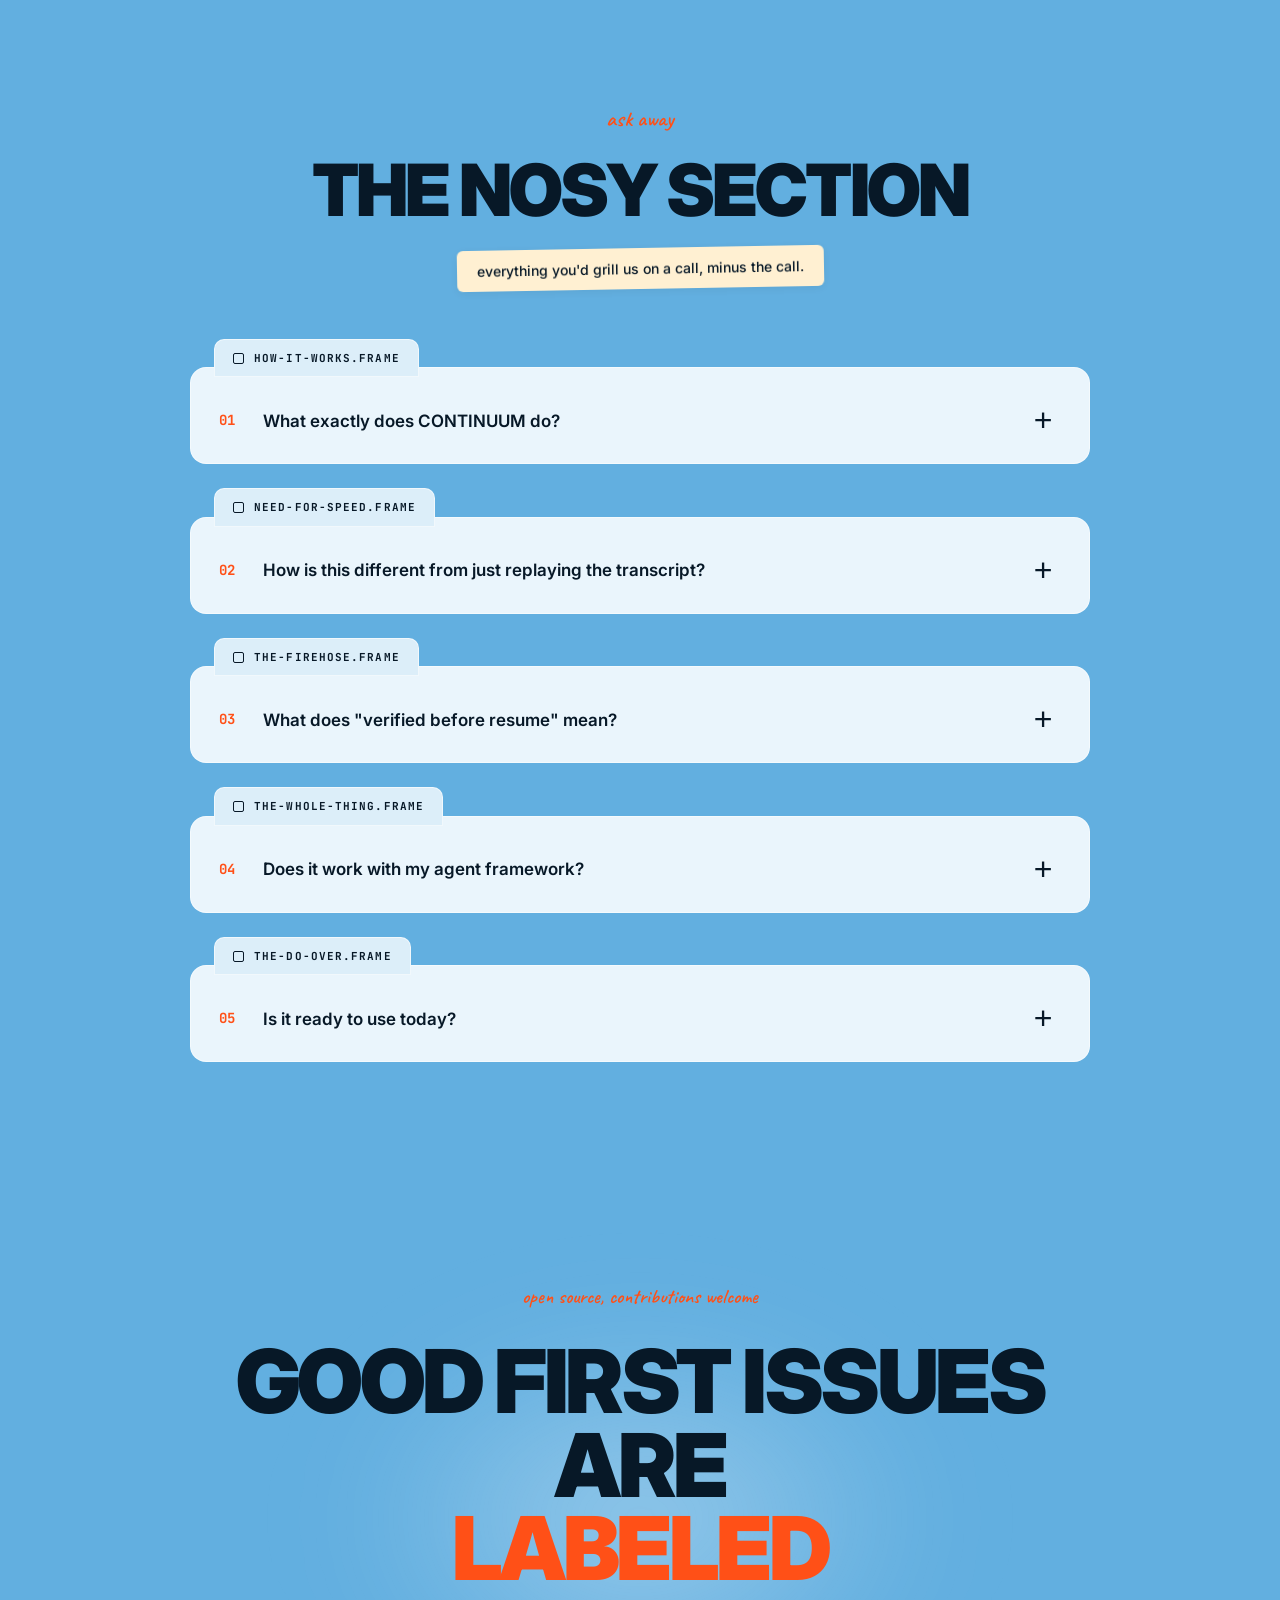
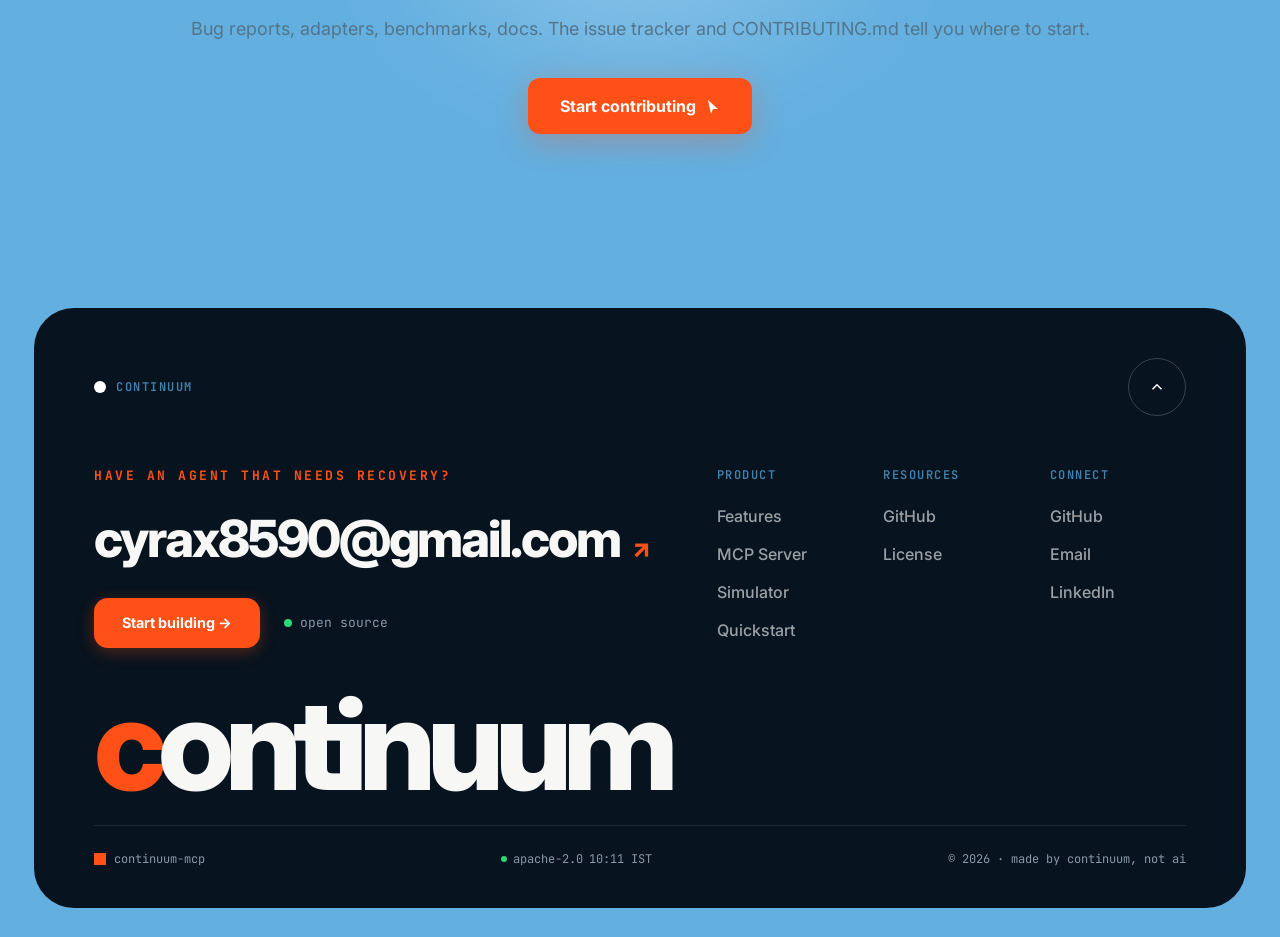
==== commit b90ff6d6: "docs: update architecture page links" ====
--- a/docs/index.html
+++ b/docs/index.html
@@ -386,7 +386,7 @@
       <div class="mcp-top">
         <div class="mcp-top-left">
           <span class="mcp-eyebrow">MCP SERVER</span>
-          <h2 class="mcp-headline">9 tools. Deny-by-default.<br>Works with Claude Code.</h2>
+          <h2 class="mcp-headline">10 tools. Deny-by-default.<br>Works with Claude Code.</h2>
           <p class="mcp-desc">Route external side effects through the ledger without embedding the library.</p>
         </div>
         <div class="mcp-preview">
@@ -628,7 +628,7 @@
           </div>
           <div class="faq-answer" id="faq-answer-4">
             <span class="answer-label">ANSWER</span>
-            <p class="answer-text">It is framework-agnostic. There are adapters for generic Python, the OpenAI Agents SDK, and LangGraph, plus a deny-by-default MCP server (9 tools) that lets Claude Code and other MCP clients route side effects through the ledger without embedding the library.</p>
+            <p class="answer-text">It is framework-agnostic. There are adapters for generic Python, the OpenAI Agents SDK, LangGraph, and LangChain, plus a deny-by-default MCP server (10 tools) that lets Claude Code and other MCP clients route side effects through the ledger without embedding the library.</p>
           </div>
         </div>
         <div class="faq-item">
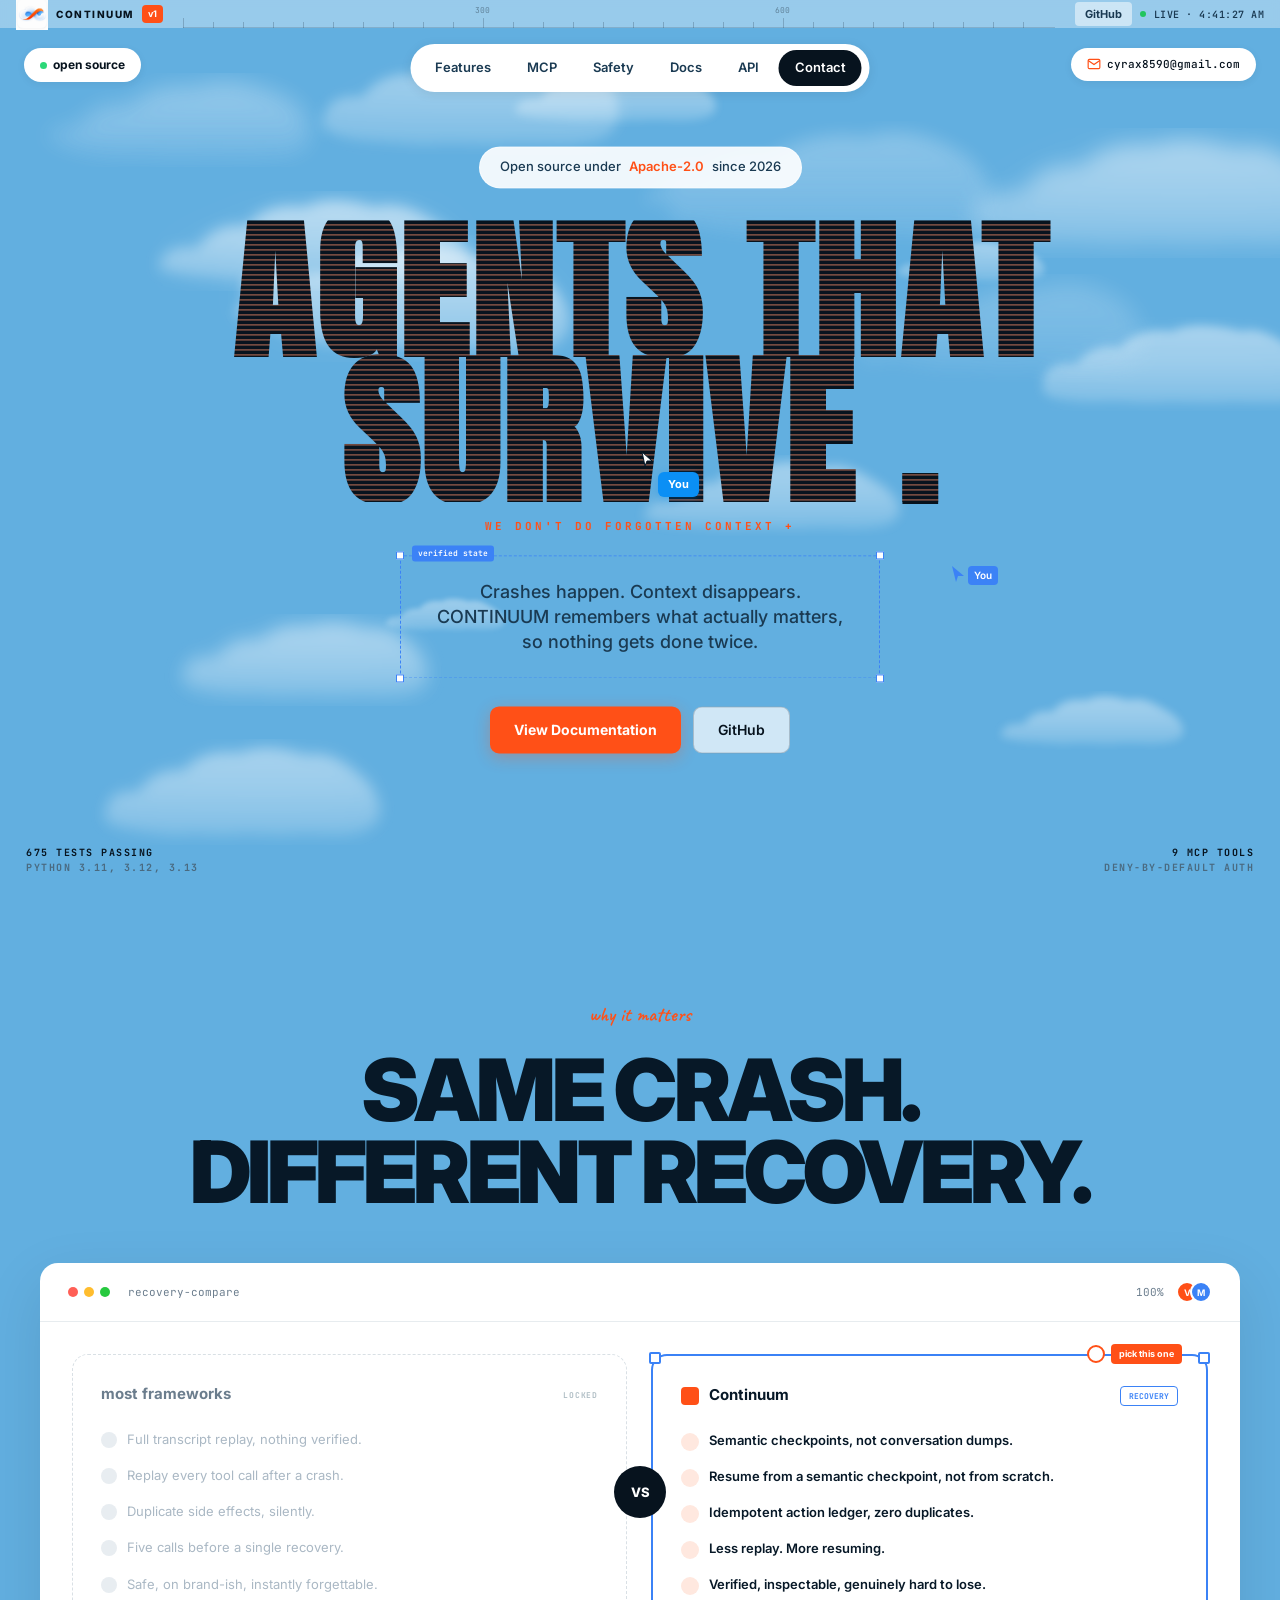
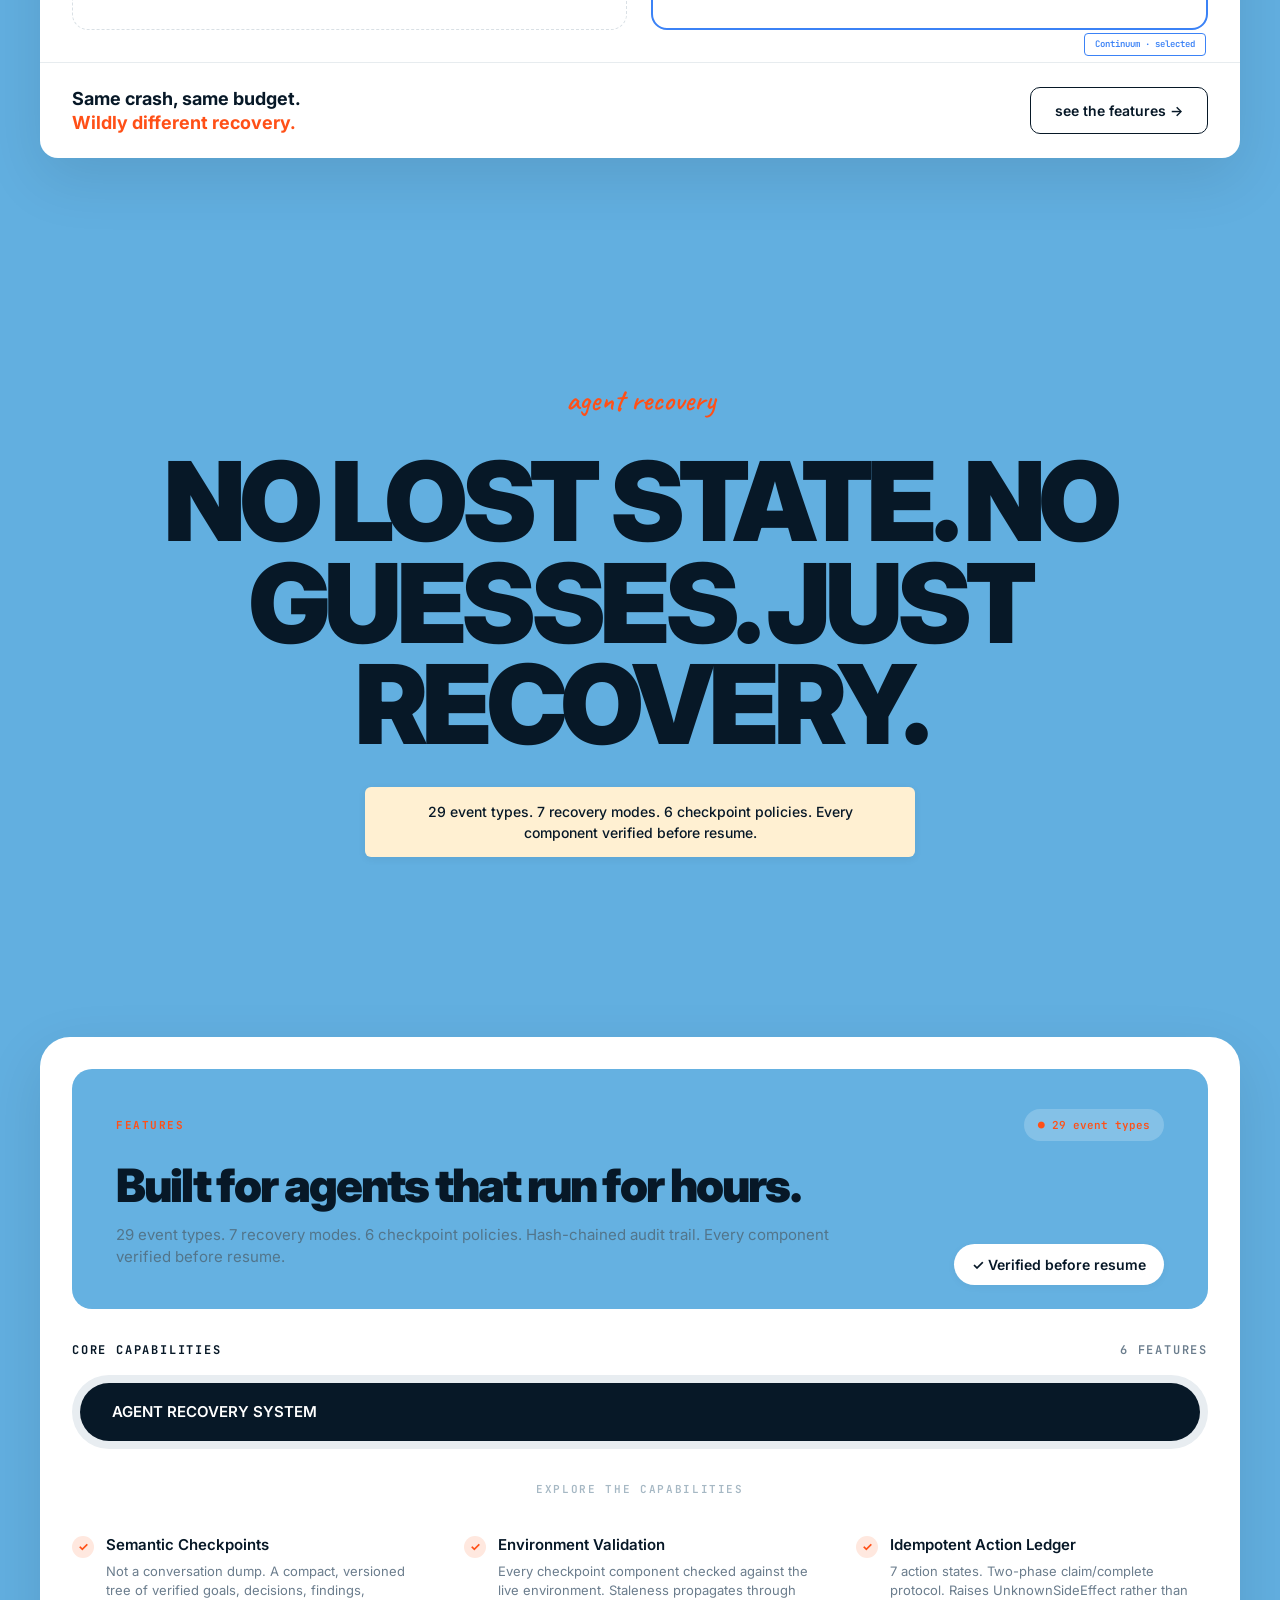
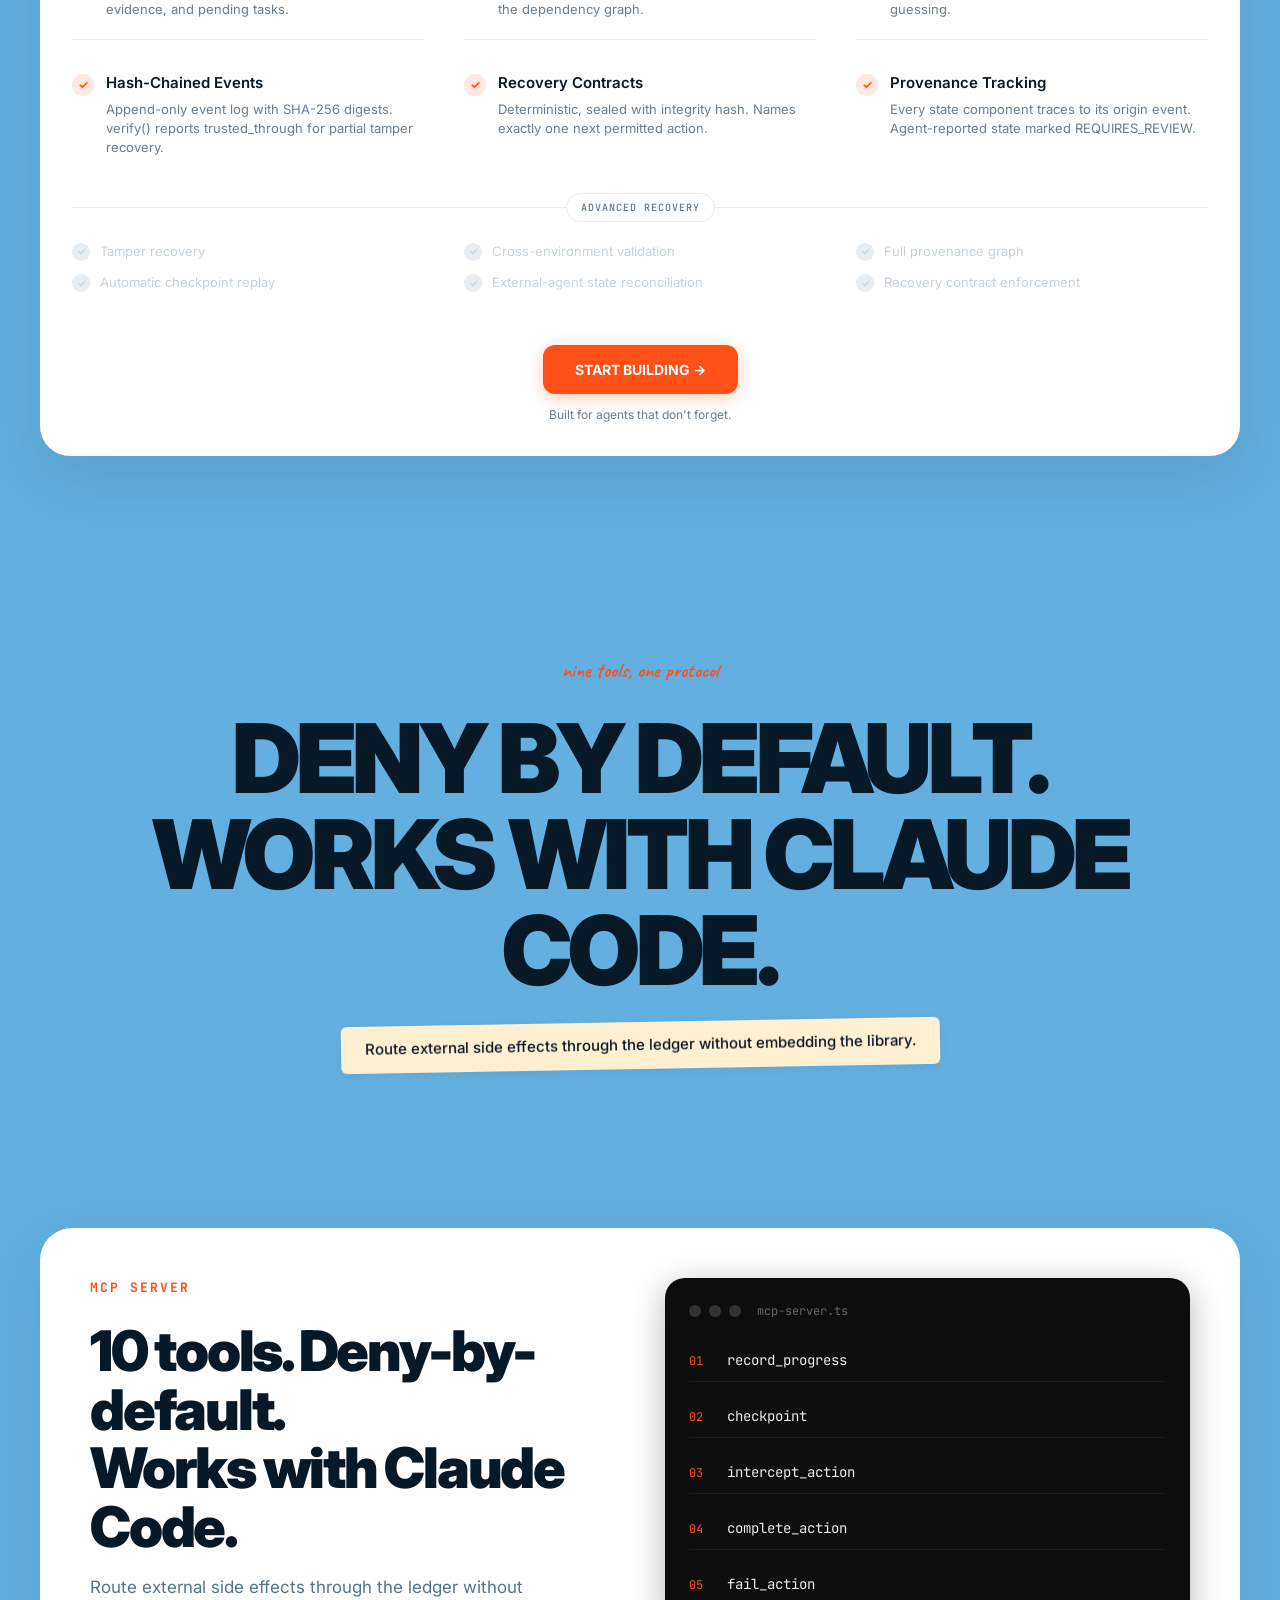
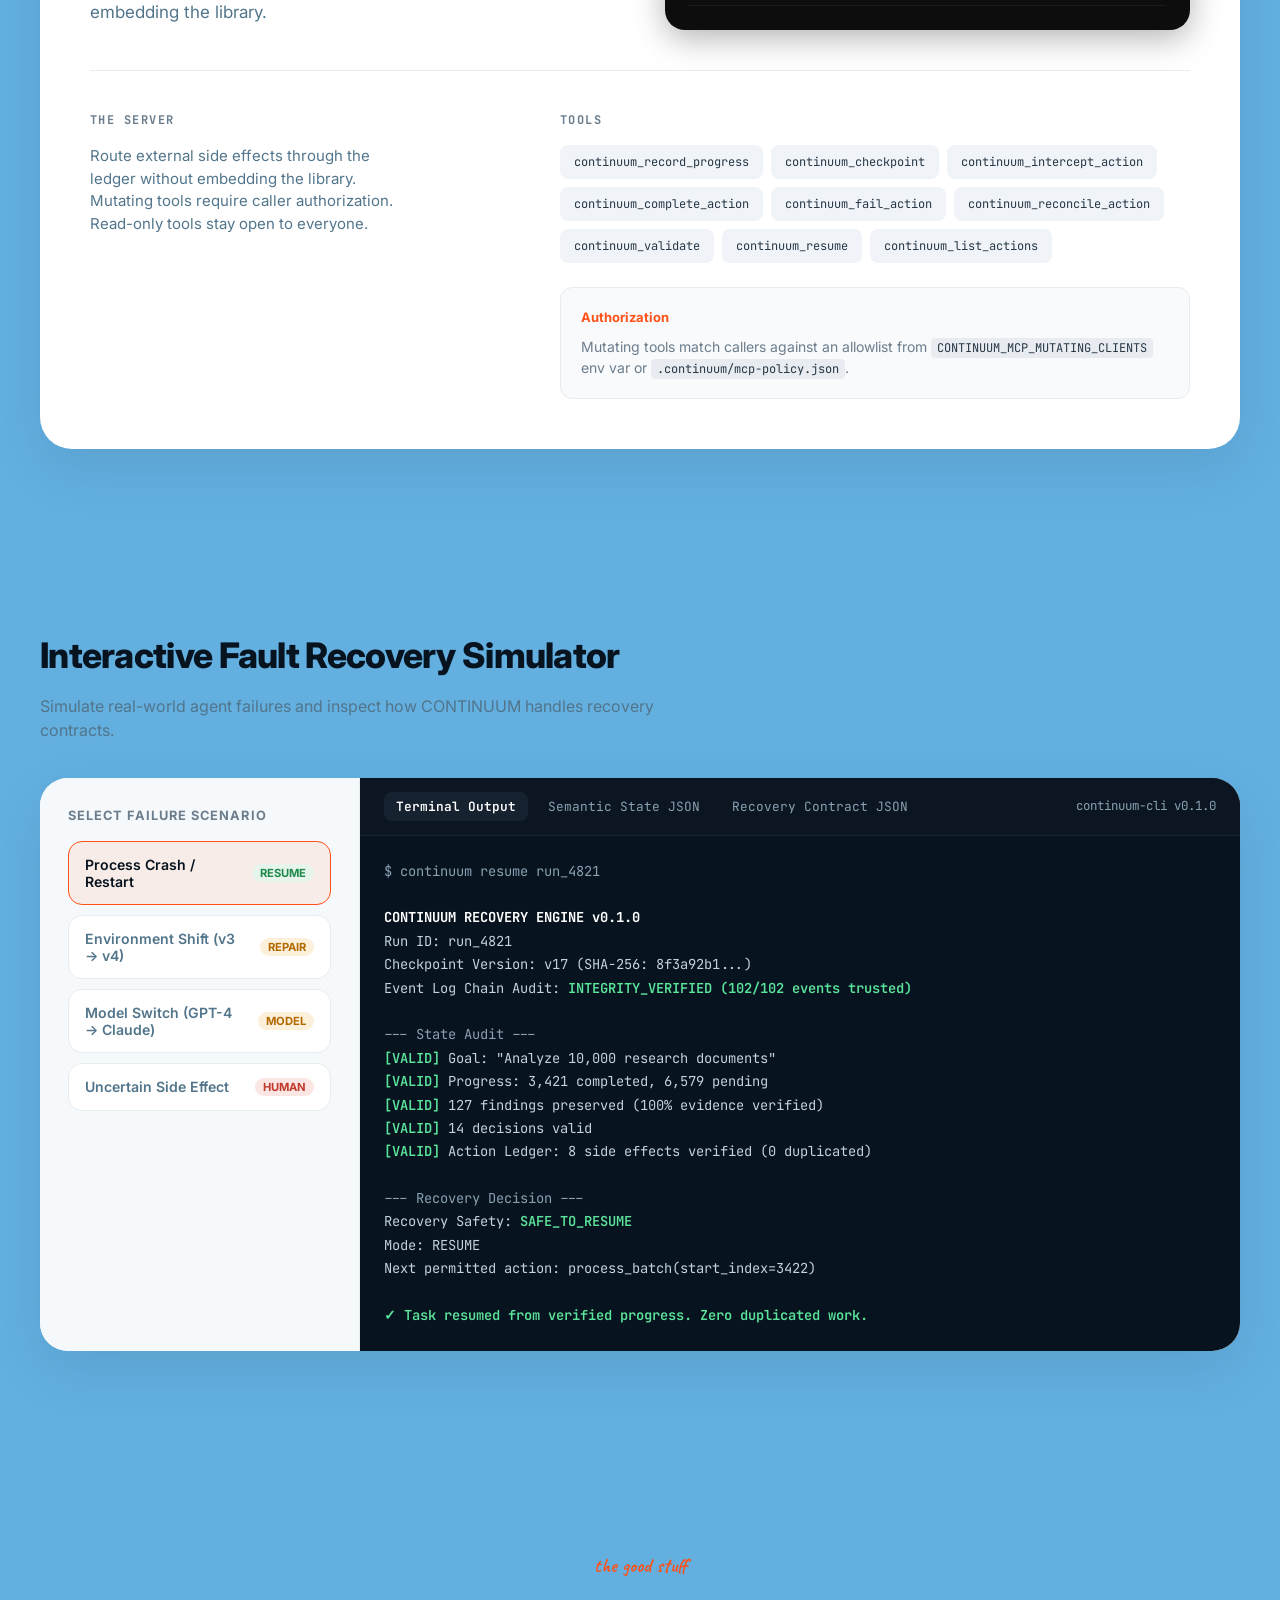
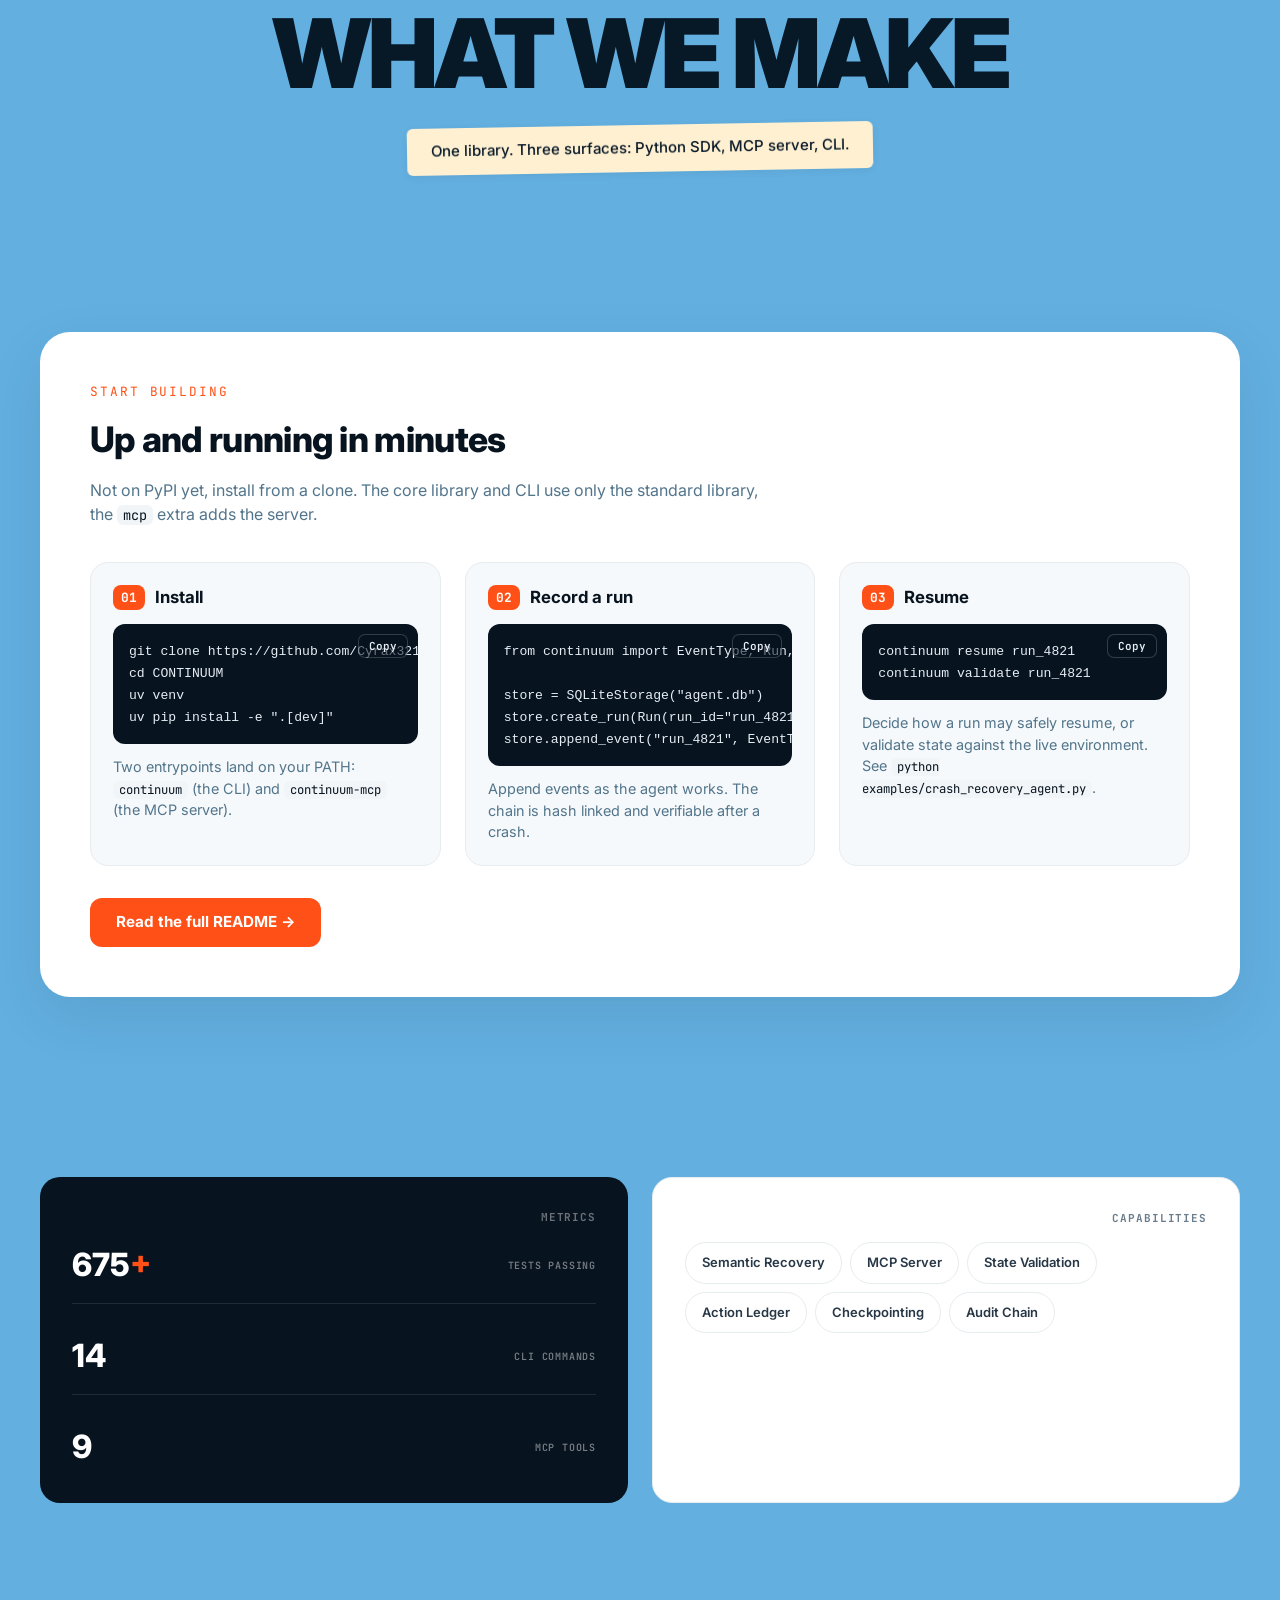
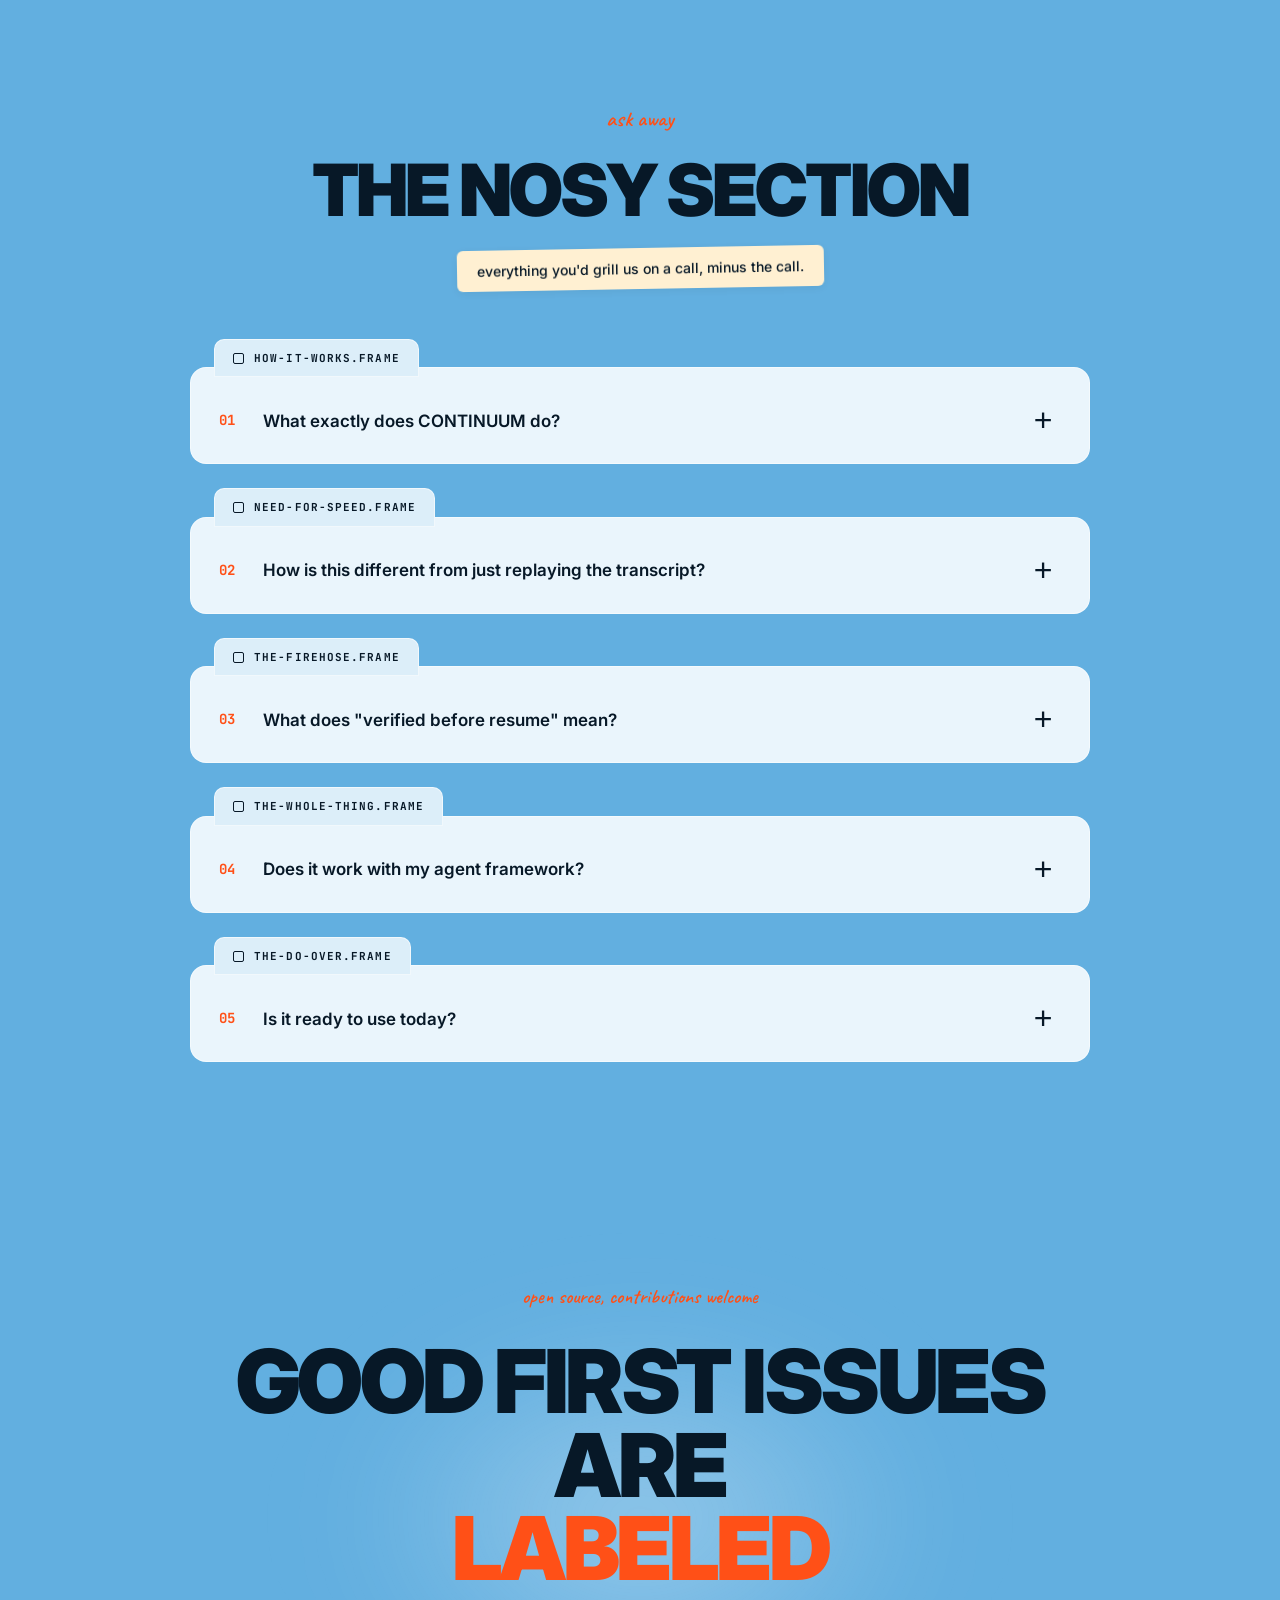
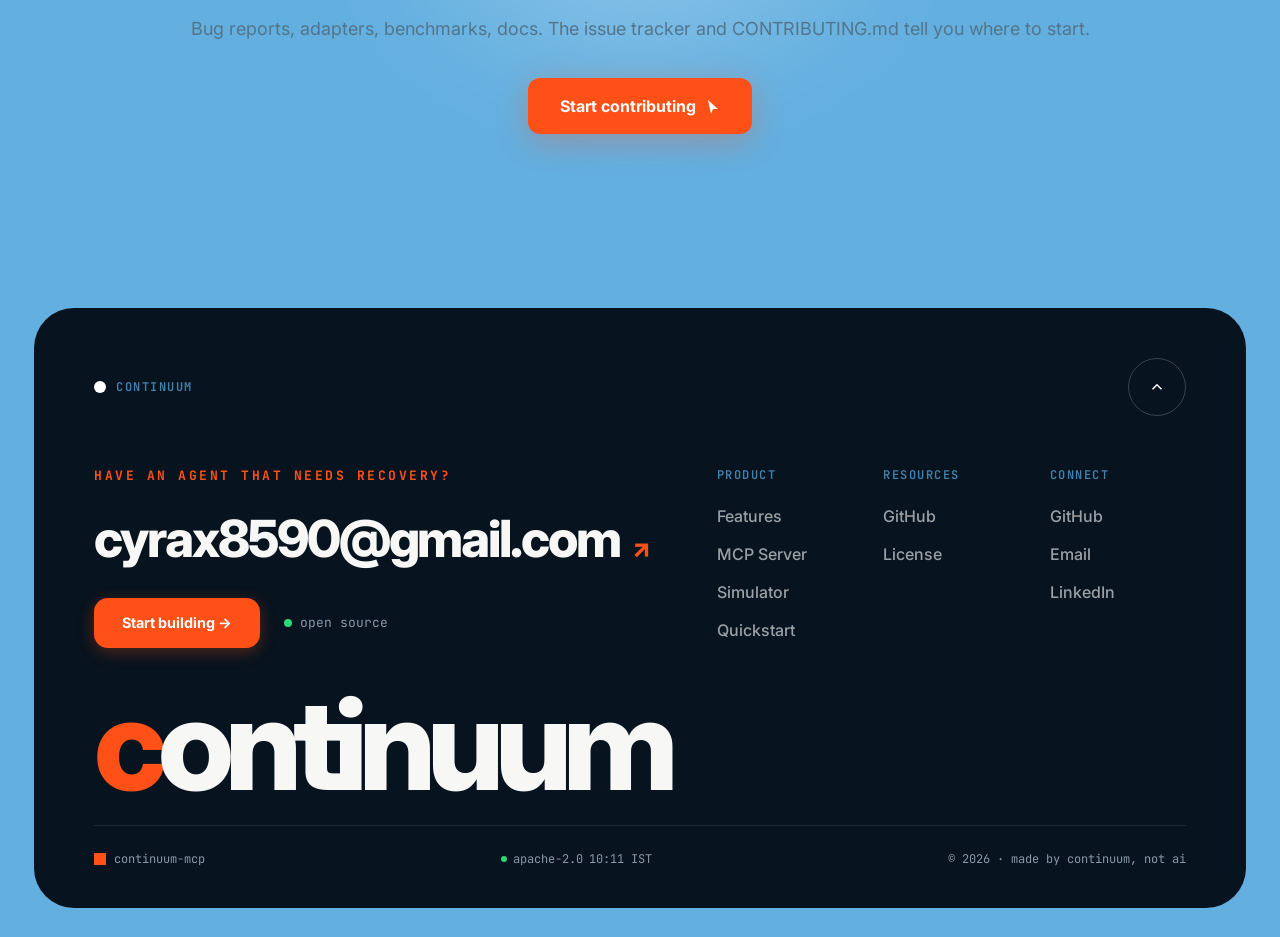
==== commit 4d081a02: "docs: add a separate API reference (issue #23) (#74) The docs/ root is a marketing site with no API " ====
--- a/docs/index.html
+++ b/docs/index.html
@@ -176,6 +176,7 @@
       <a href="#mcp" class="nav-link">MCP</a>
       <a href="#mcp-intro" class="nav-link">Safety</a>
       <a href="https://github.com/Cyrax321/CONTINUUM/blob/main/README.md" target="_blank" rel="noopener" class="nav-link">Docs</a>
+      <a href="api/README.md" class="nav-link">API</a>
       <a href="mailto:cyrax8590@gmail.com" class="nav-link nav-contact">Contact</a>
     </div>
 
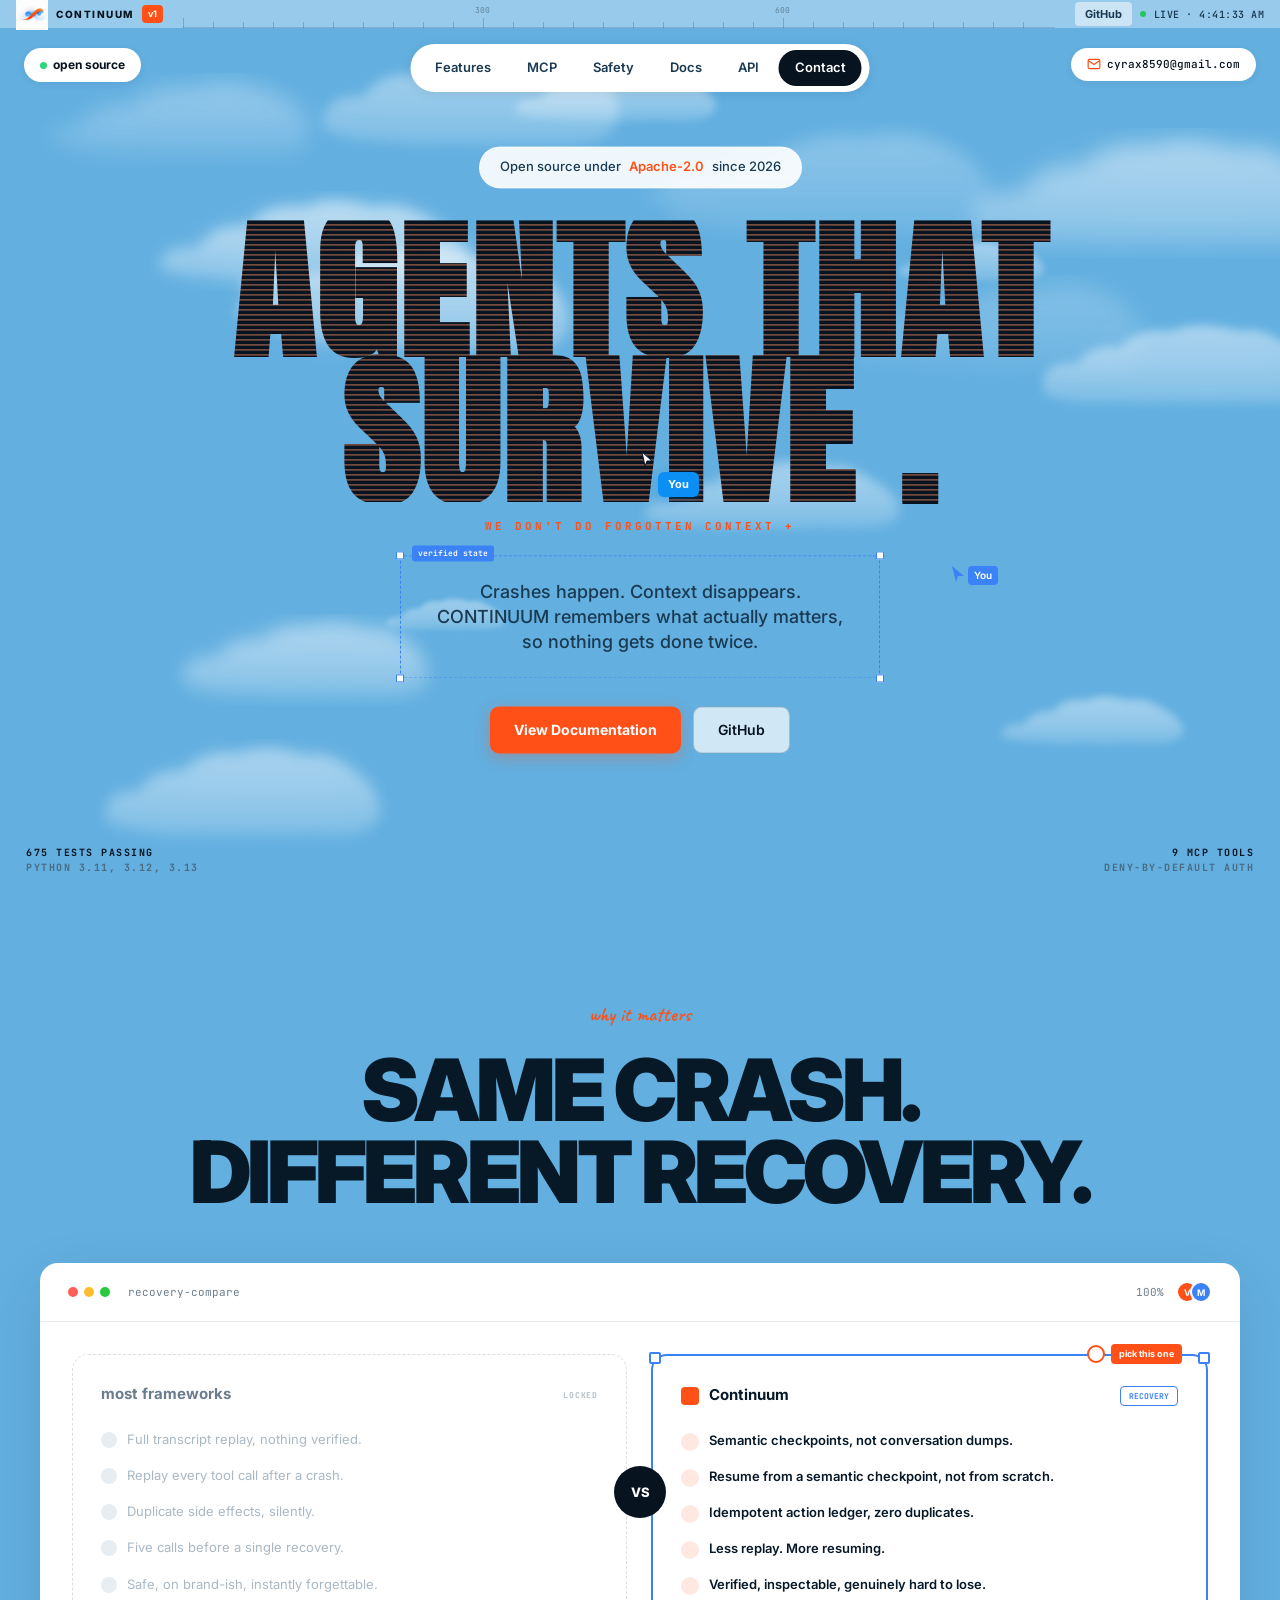
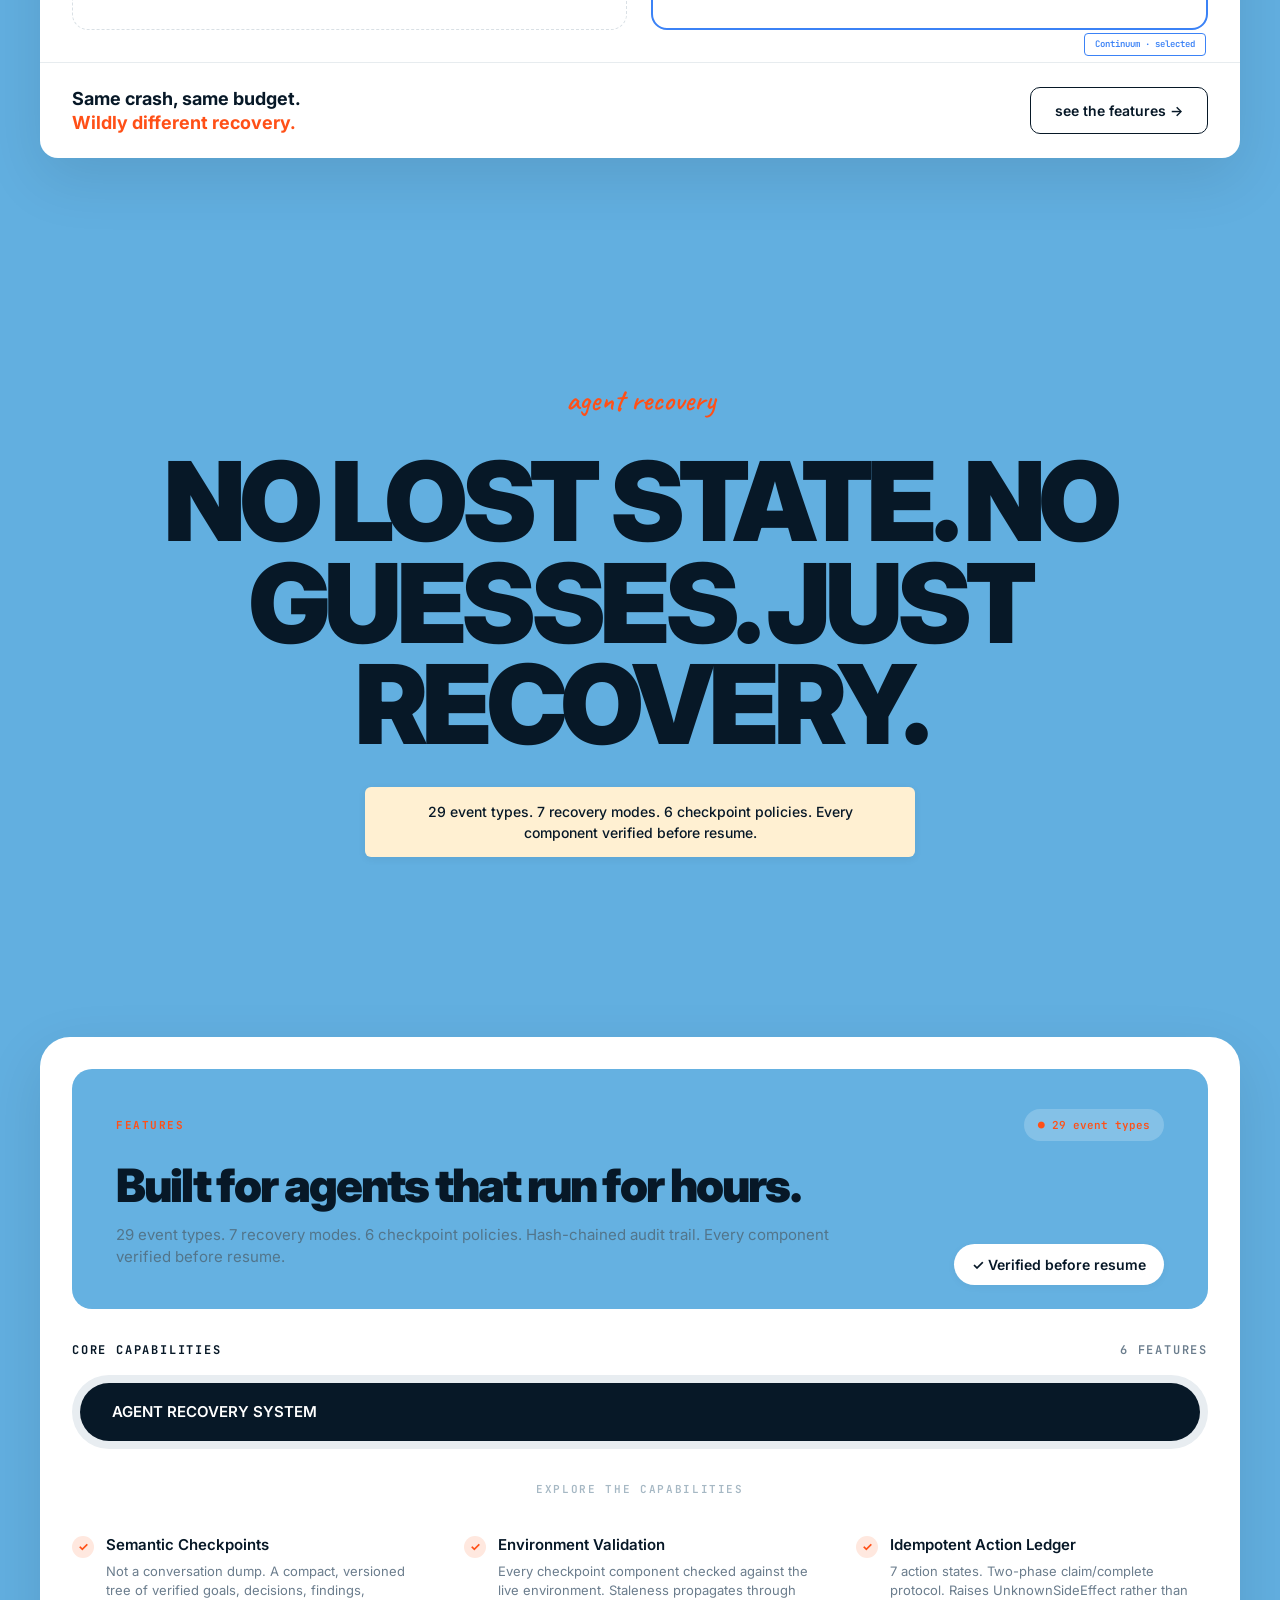
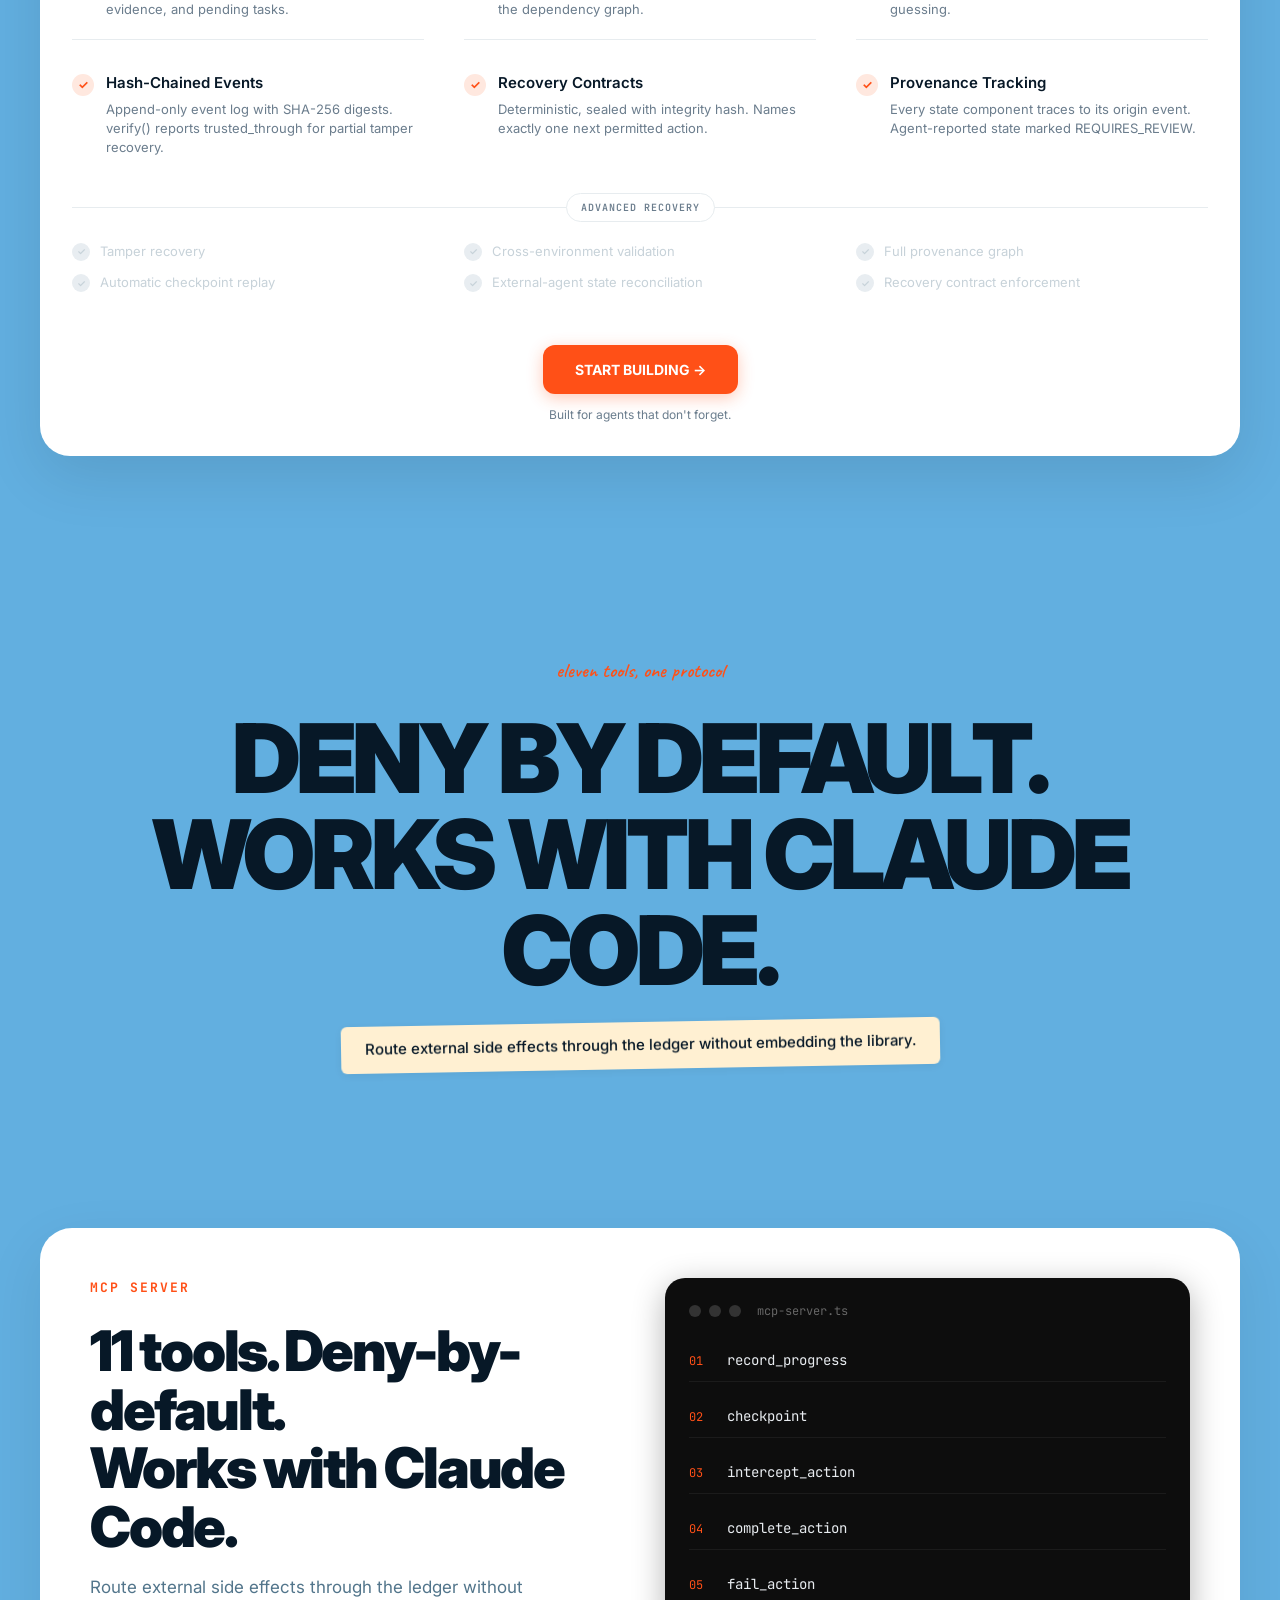
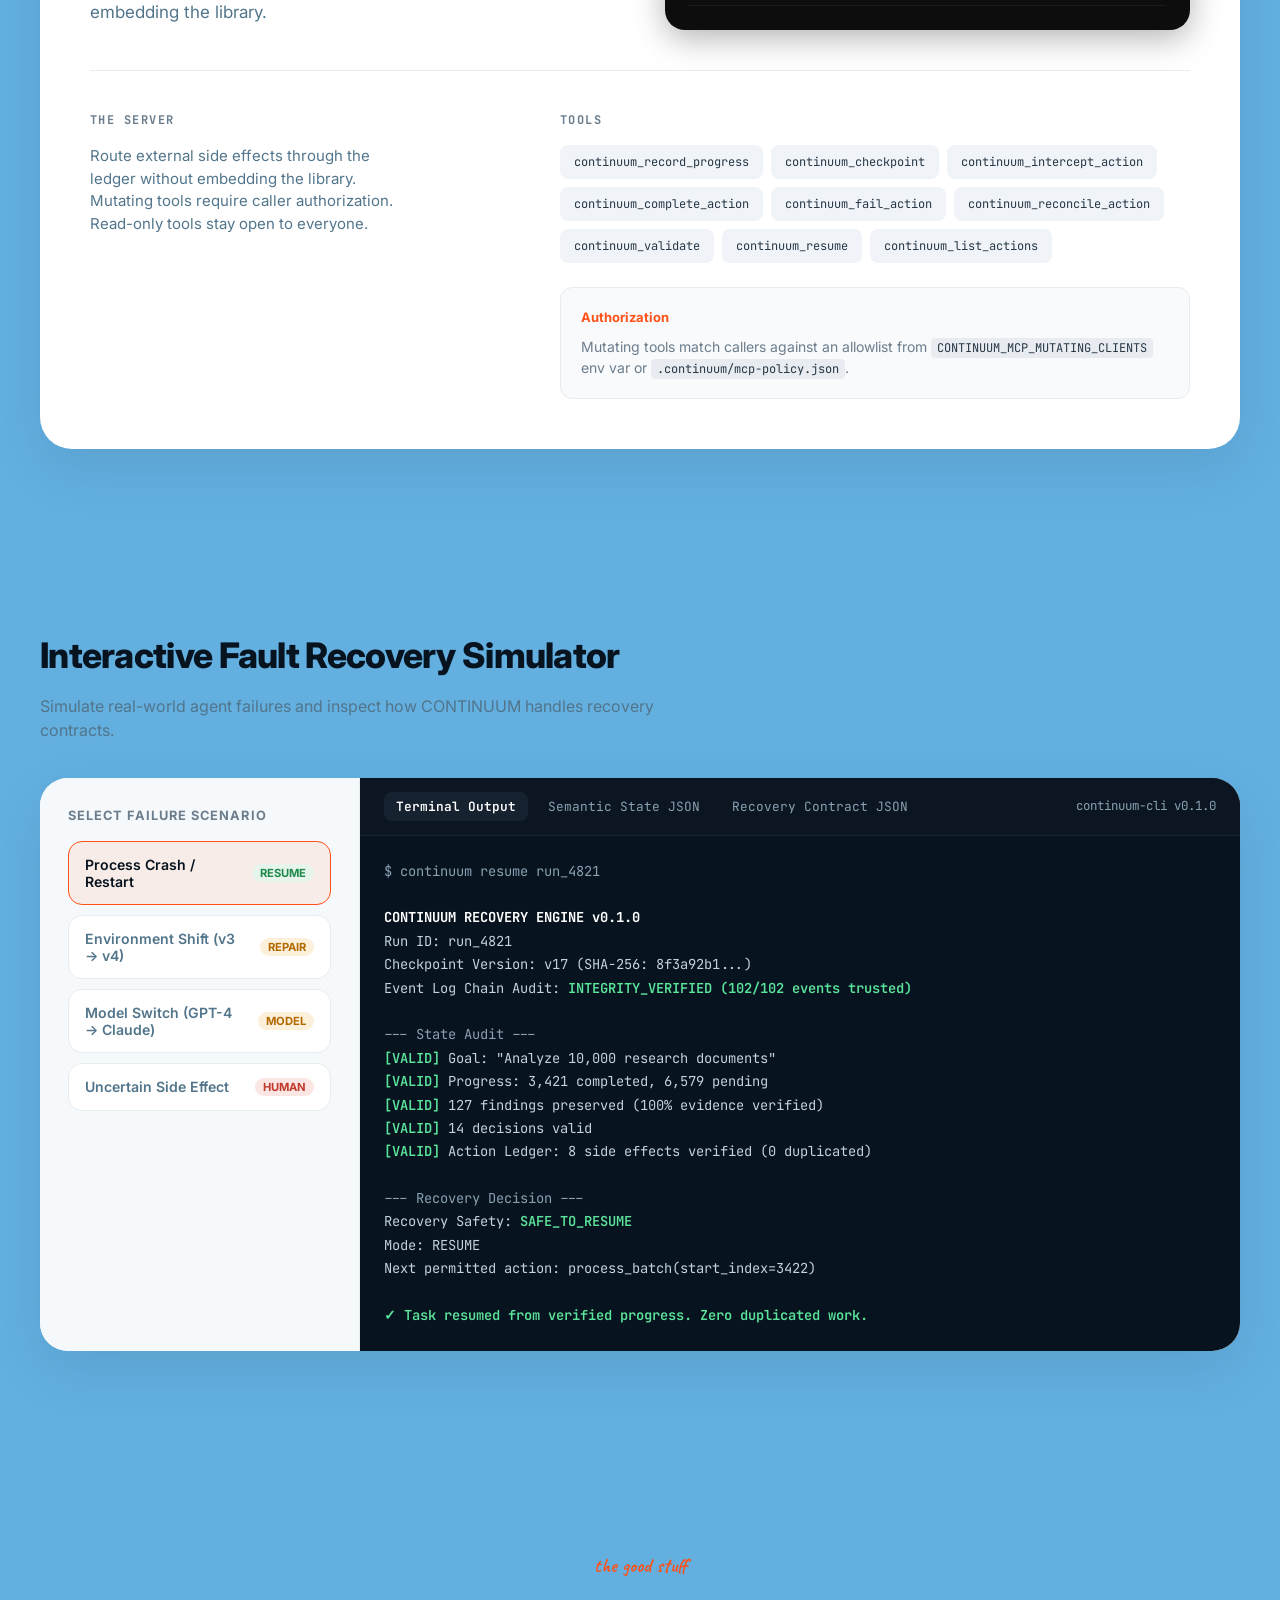
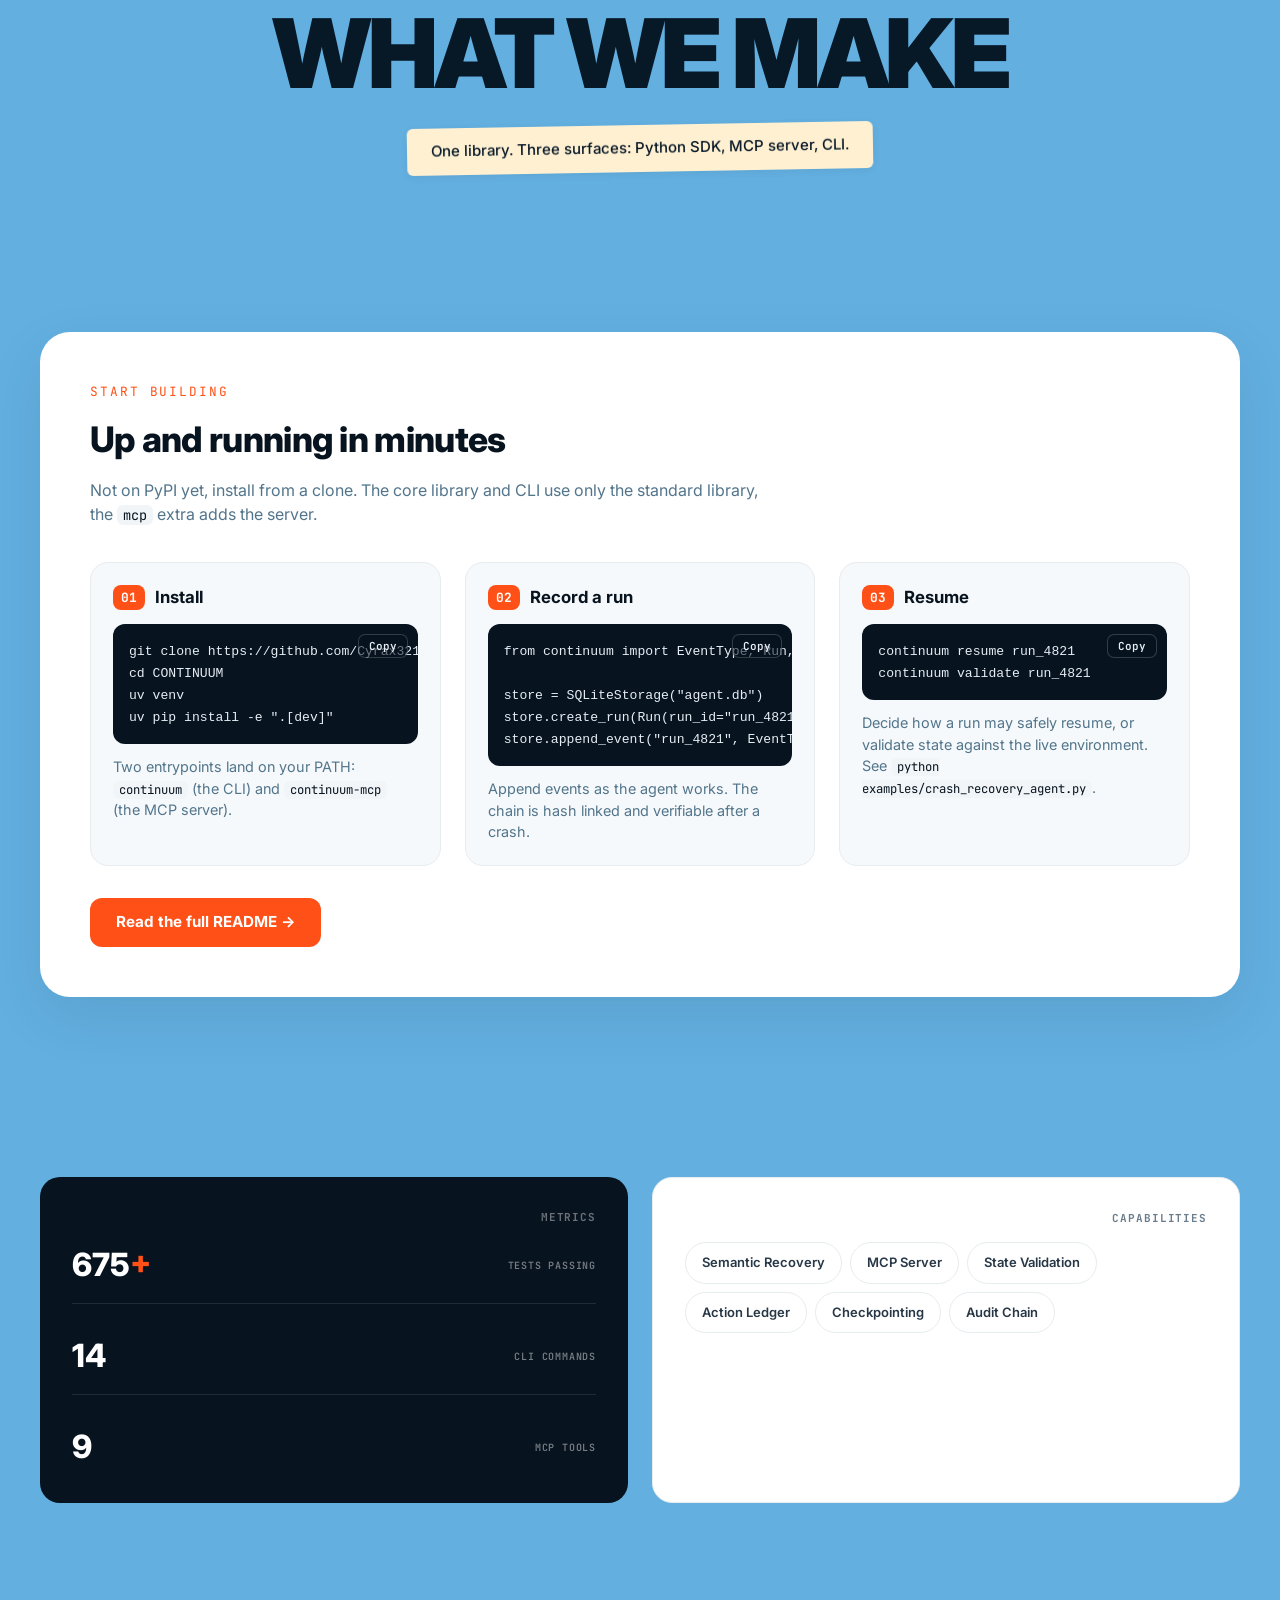
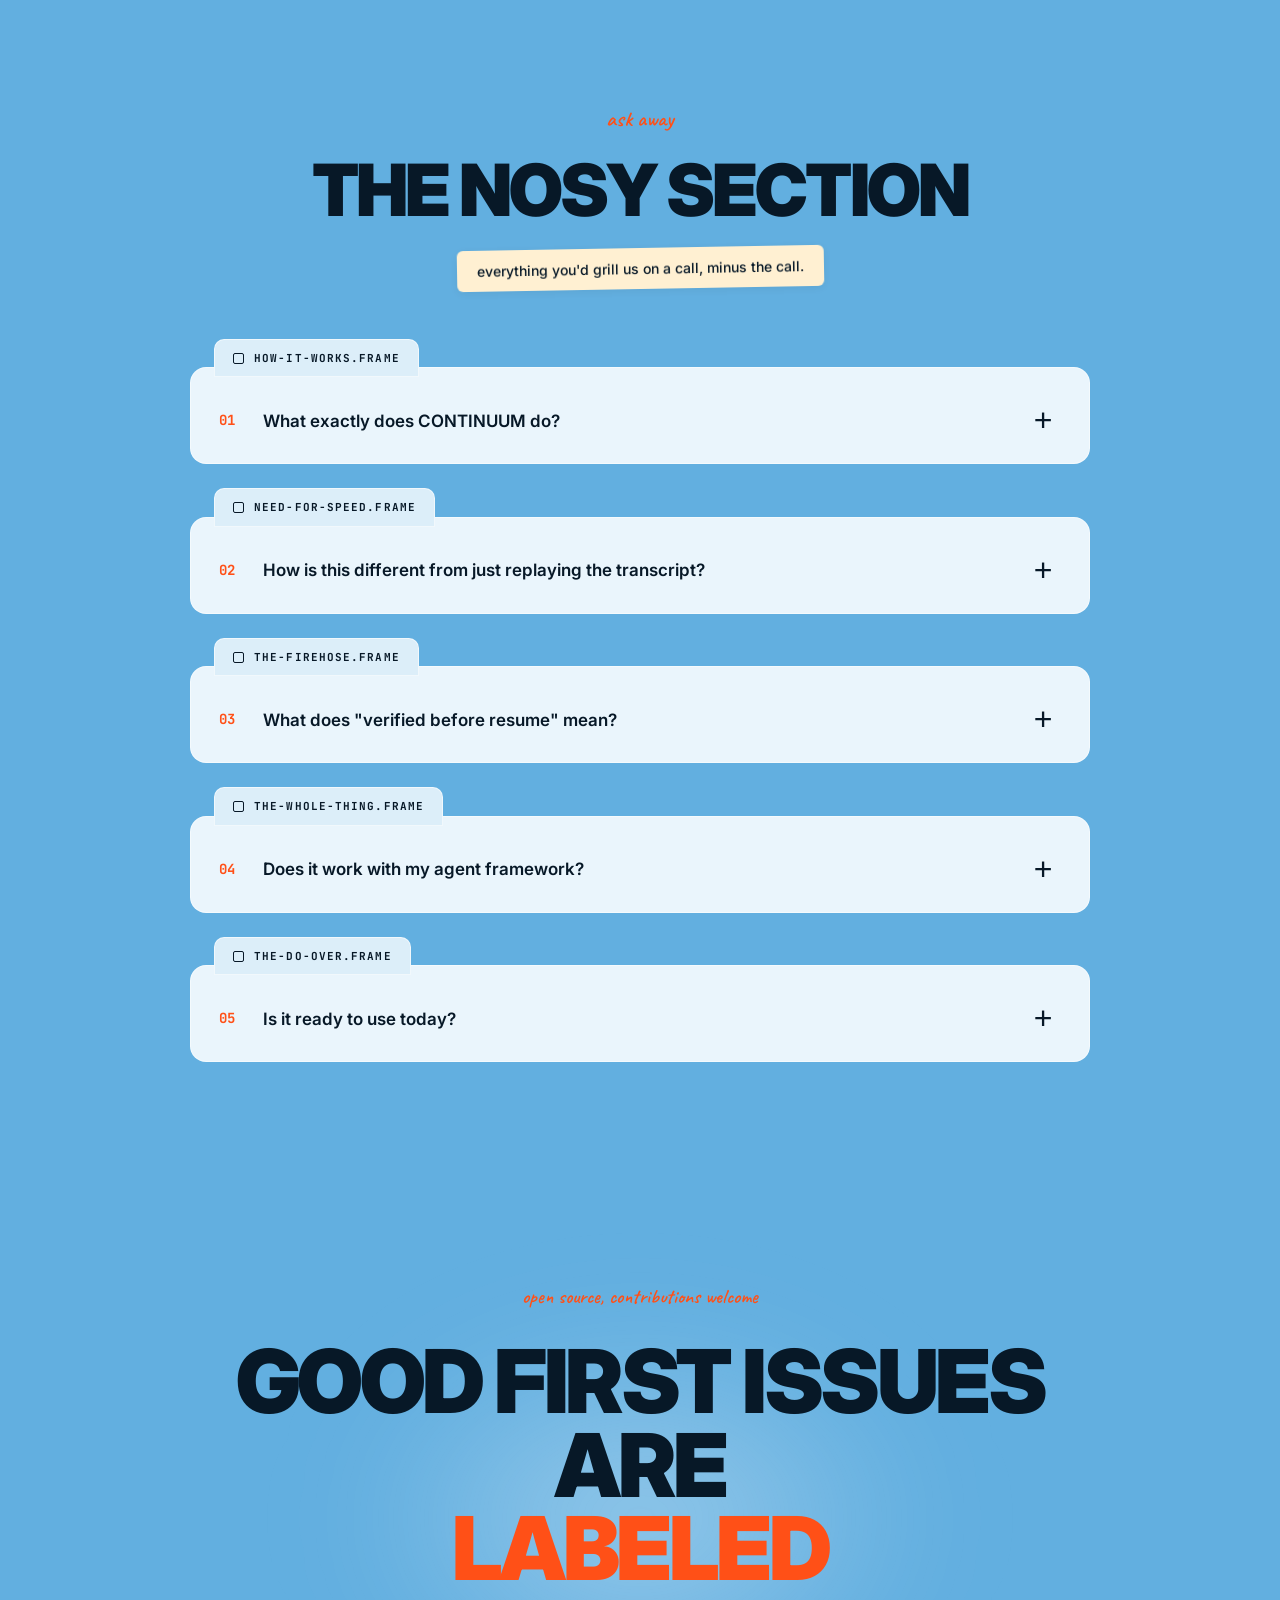
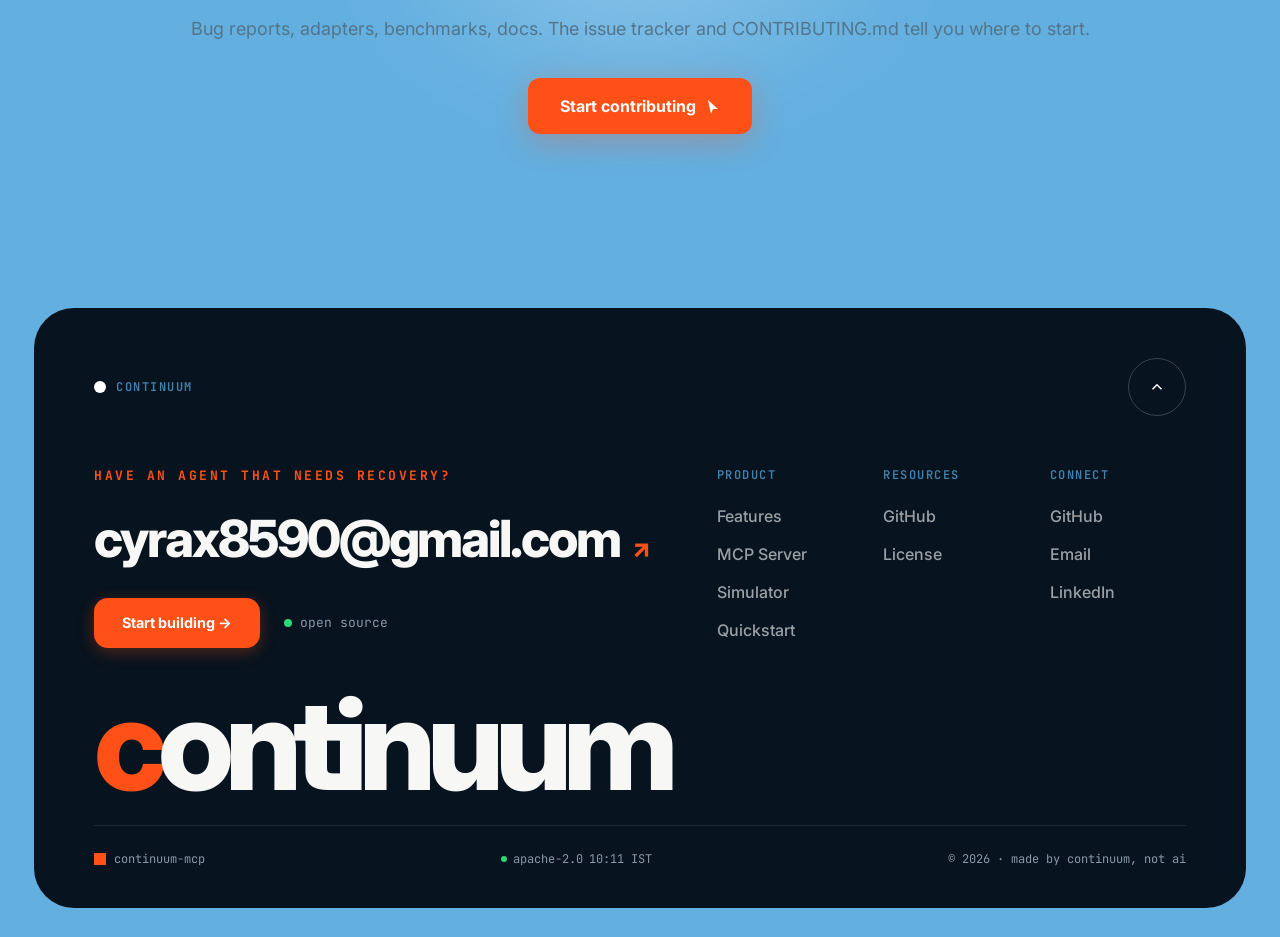
==== commit 7a399353: "docs: correct MCP tool count to 11 and CLI command count to 33 The MCP tool table in STATUS.md still" ====
--- a/docs/index.html
+++ b/docs/index.html
@@ -375,7 +375,7 @@
   <!-- MCP SERVER INTRO -->
   <section class="what-we-make-section" id="mcp-intro">
     <div class="what-we-make-container">
-      <p class="what-we-make-eyebra">nine tools, one protocol</p>
+      <p class="what-we-make-eyebra">eleven tools, one protocol</p>
       <h2 class="what-we-make-title">DENY BY DEFAULT. WORKS WITH CLAUDE CODE.</h2>
       <div class="what-we-make-note">Route external side effects through the ledger without embedding the library.</div>
     </div>
@@ -387,7 +387,7 @@
       <div class="mcp-top">
         <div class="mcp-top-left">
           <span class="mcp-eyebrow">MCP SERVER</span>
-          <h2 class="mcp-headline">10 tools. Deny-by-default.<br>Works with Claude Code.</h2>
+          <h2 class="mcp-headline">11 tools. Deny-by-default.<br>Works with Claude Code.</h2>
           <p class="mcp-desc">Route external side effects through the ledger without embedding the library.</p>
         </div>
         <div class="mcp-preview">
@@ -629,7 +629,7 @@
           </div>
           <div class="faq-answer" id="faq-answer-4">
             <span class="answer-label">ANSWER</span>
-            <p class="answer-text">It is framework-agnostic. There are adapters for generic Python, the OpenAI Agents SDK, LangGraph, and LangChain, plus a deny-by-default MCP server (10 tools) that lets Claude Code and other MCP clients route side effects through the ledger without embedding the library.</p>
+            <p class="answer-text">It is framework-agnostic. There are adapters for generic Python, the OpenAI Agents SDK, LangGraph, and LangChain, plus a deny-by-default MCP server (11 tools) that lets Claude Code and other MCP clients route side effects through the ledger without embedding the library.</p>
           </div>
         </div>
         <div class="faq-item">
